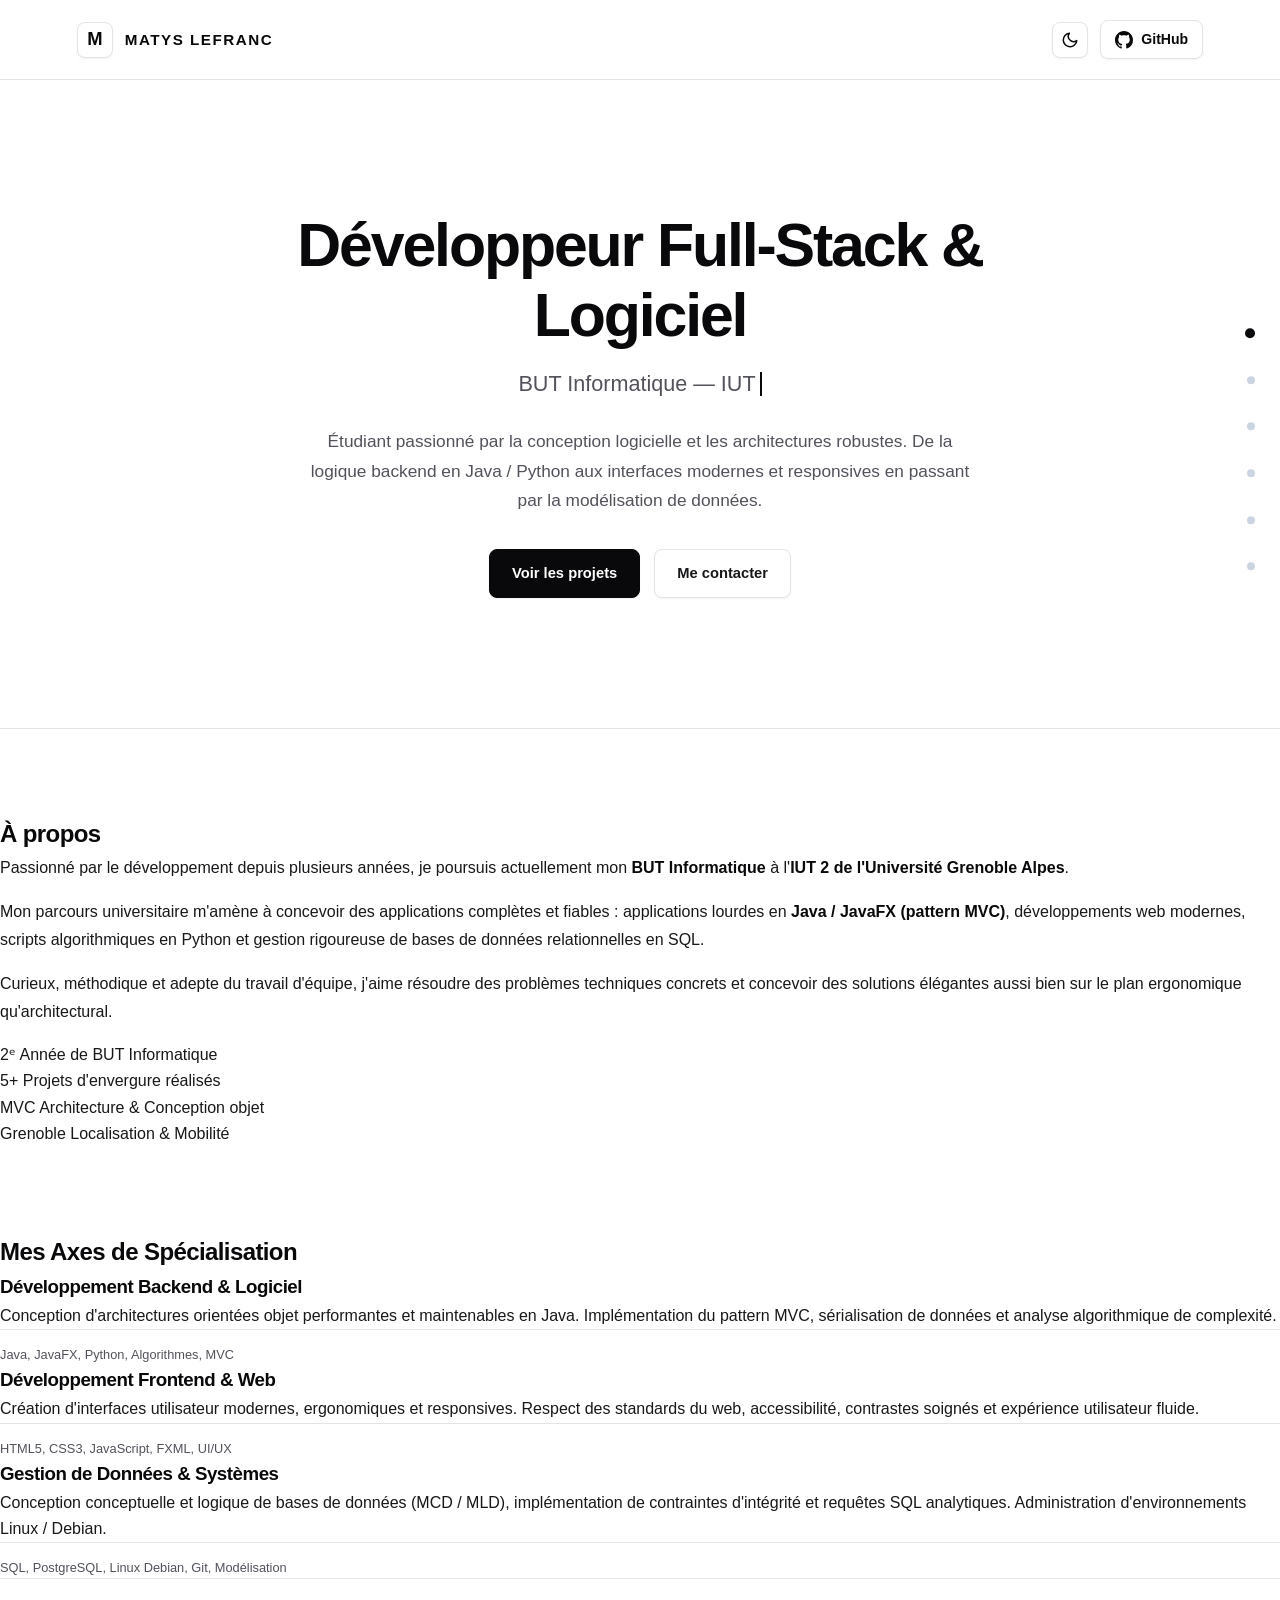
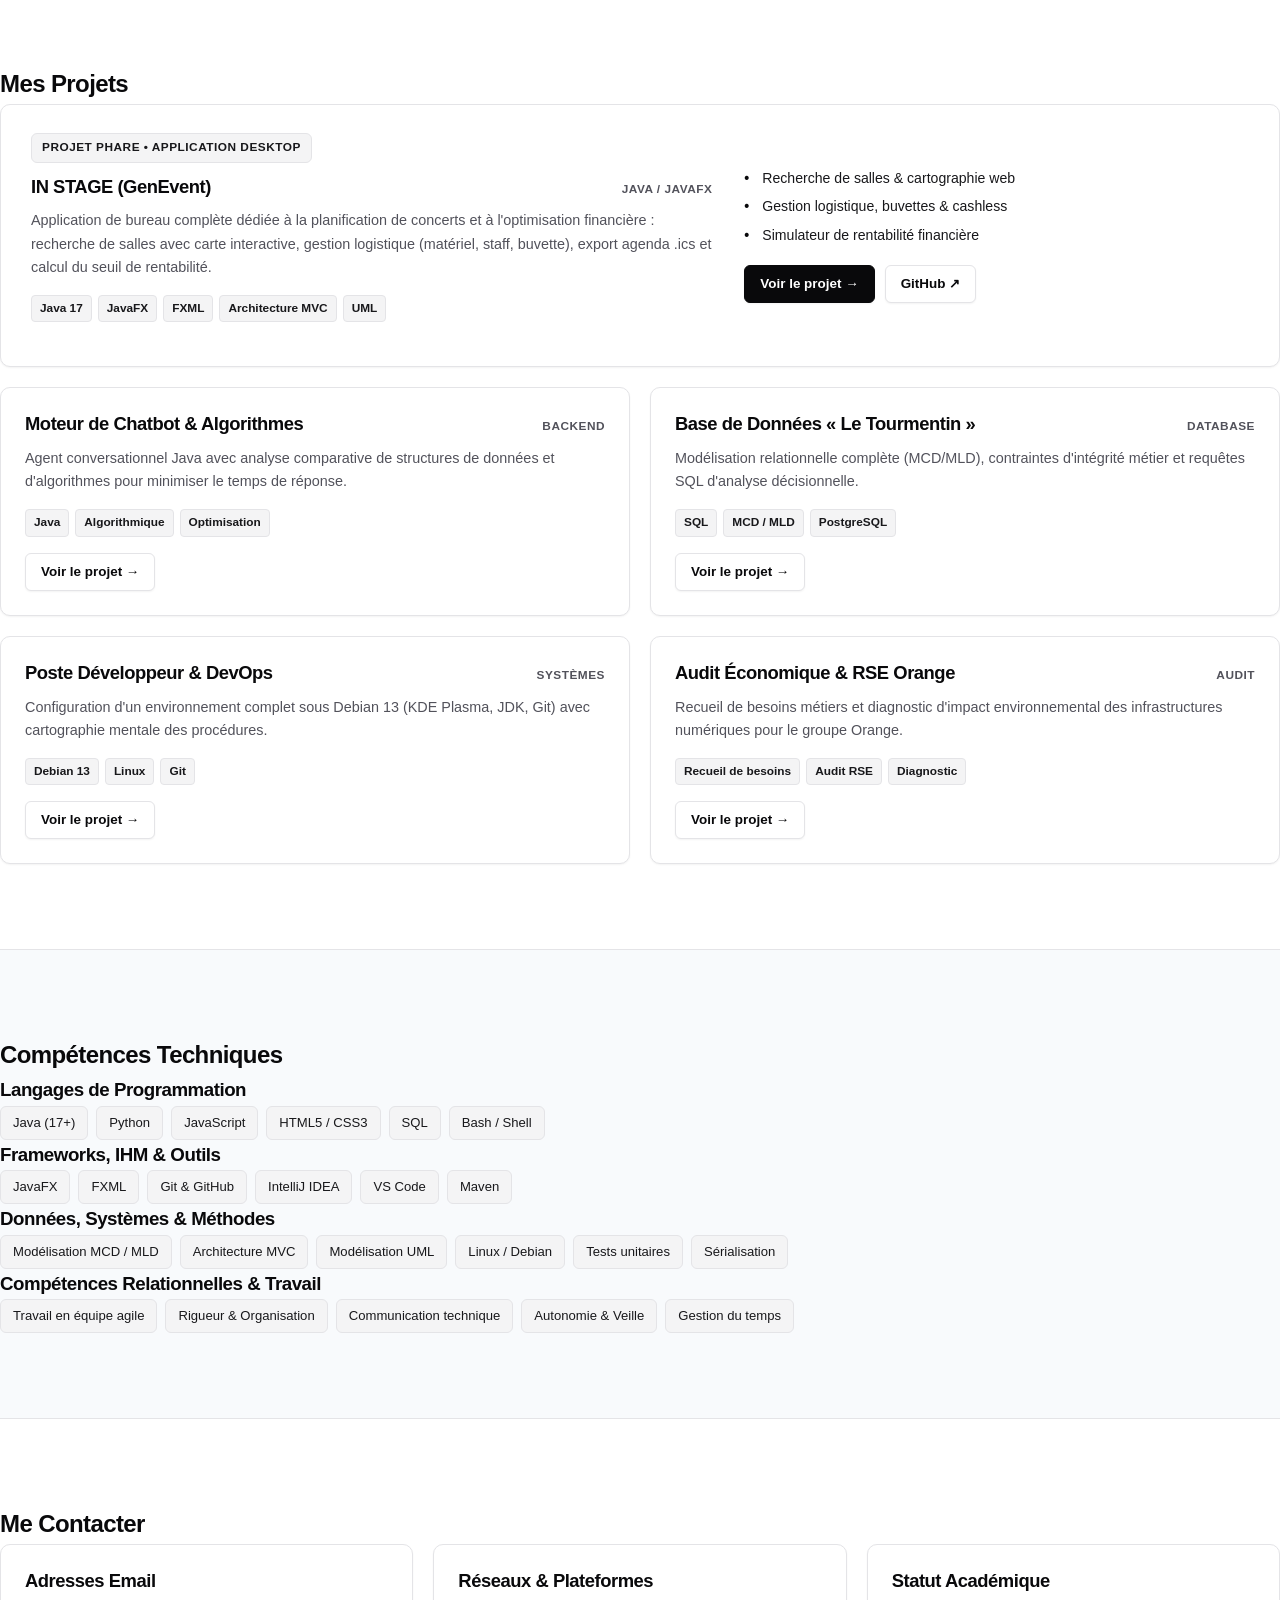
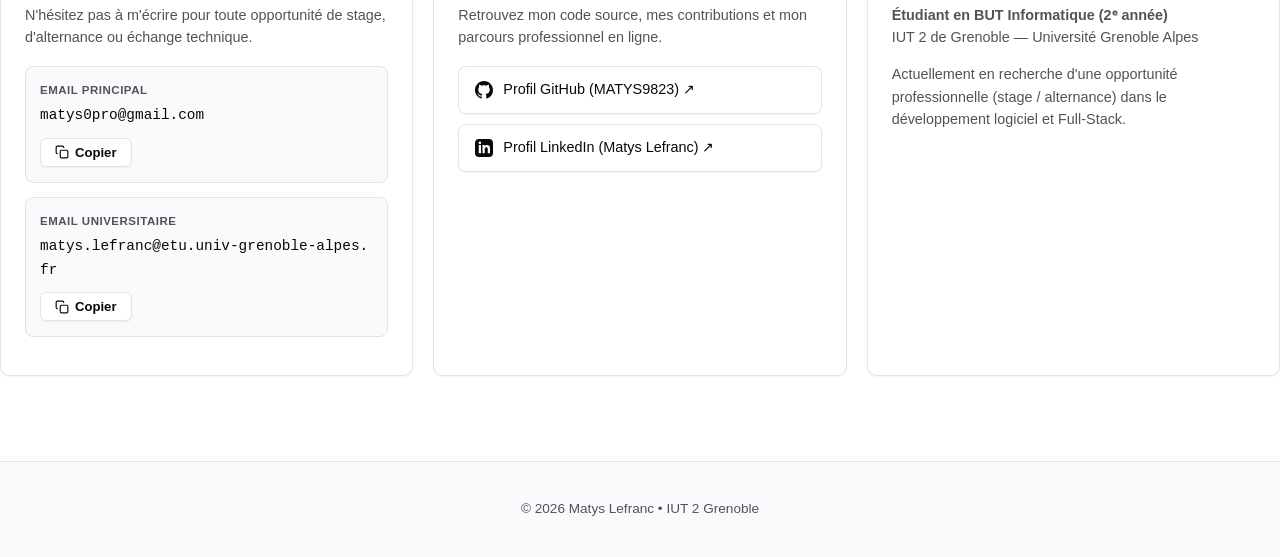
==== index.html @ 4d30e55d "Correction" ====
<!DOCTYPE html>
<html lang="fr">
<head>
    <meta charset="UTF-8">
    <meta name="viewport" content="width=device-width, initial-scale=1.0">
    <meta name="description" content="Portfolio de Matys Lefranc — Étudiant en 2e année de BUT Informatique à l'IUT 2 de Grenoble. Développeur Full-Stack & Logiciel (Java, JavaFX, Python, Web, SQL).">
    <meta name="author" content="Matys Lefranc">
    <meta name="theme-color" media="(prefers-color-scheme: light)" content="#ffffff">
    <meta name="theme-color" media="(prefers-color-scheme: dark)" content="#09090b">

    <meta property="og:title" content="Matys Lefranc — Développeur Full-Stack & Logiciel">
    <meta property="og:description" content="Découvrez mes projets informatiques en Java, JavaFX, Web, SQL et Systèmes.">
    <meta property="og:type" content="website">
    <meta property="og:url" content="https://matys9823.github.io">
    <meta property="og:locale" content="fr_FR">

    <link rel="icon" href="data:image/svg+xml,<svg xmlns='http://www.w3.org/2000/svg' viewBox='0 0 100 100'><rect width='100' height='100' rx='22' fill='%23111116'/><text x='50%' y='58%' dominant-baseline='middle' text-anchor='middle' font-family='sans-serif' font-weight='700' font-size='54' fill='%23ffffff'>M</text></svg>">

    <title>Matys Lefranc | Portfolio — Développeur Full-Stack & Logiciel</title>

    <script>
        (function() {
            try {
                const savedTheme = localStorage.getItem('theme');
                if (savedTheme) {
                    document.documentElement.setAttribute('data-theme', savedTheme);
                }
            } catch (e) {}
        })();
    </script>

    <link rel="preconnect" href="https://fonts.googleapis.com">
    <link rel="preconnect" href="https://fonts.gstatic.com" crossorigin>
    <link href="https://fonts.googleapis.com/css2?family=Syne:wght@600;700;800&display=swap" rel="stylesheet">
    
    <link rel="stylesheet" href="style_main.css">
</head>
<body>

    <nav class="dot-nav" aria-label="Navigation principale">
        <ul>
            <li><a href="#hero" class="active" aria-label="Accueil"><span class="dot-label">Accueil</span><span class="dot"></span></a></li>
            <li><a href="#about" aria-label="À propos"><span class="dot-label">À propos</span><span class="dot"></span></a></li>
            <li><a href="#specialization" aria-label="Spécialisation"><span class="dot-label">Spécialisation</span><span class="dot"></span></a></li>
            <li><a href="#projects" aria-label="Projets"><span class="dot-label">Projets</span><span class="dot"></span></a></li>
            <li><a href="#skills" aria-label="Compétences"><span class="dot-label">Compétences</span><span class="dot"></span></a></li>
            <li><a href="#contact" aria-label="Contact"><span class="dot-label">Contact</span><span class="dot"></span></a></li>
        </ul>
    </nav>
    <header>
        <a href="#hero" class="logo-container">
            <div class="logo-box">M</div>
            <div class="logo-text">MATYS LEFRANC</div>
        </a>
        <div class="header-links">
            <button id="theme-toggle" class="theme-toggle-btn" type="button" aria-label="Basculer entre le mode clair et le mode sombre" title="Changer de thème">
                <svg class="sun-icon" width="18" height="18" viewBox="0 0 24 24" fill="none" stroke="currentColor" stroke-width="2" stroke-linecap="round" stroke-linejoin="round">
                    <circle cx="12" cy="12" r="5"></circle>
                    <line x1="12" y1="1" x2="12" y2="3"></line>
                    <line x1="12" y1="21" x2="12" y2="23"></line>
                    <line x1="4.22" y1="4.22" x2="5.64" y2="5.64"></line>
                    <line x1="18.36" y1="18.36" x2="19.78" y2="19.78"></line>
                    <line x1="1" y1="12" x2="3" y2="12"></line>
                    <line x1="21" y1="12" x2="23" y2="12"></line>
                    <line x1="4.22" y1="19.78" x2="5.64" y2="18.36"></line>
                    <line x1="18.36" y1="5.64" x2="19.78" y2="4.22"></line>
                </svg>
                <svg class="moon-icon" width="18" height="18" viewBox="0 0 24 24" fill="none" stroke="currentColor" stroke-width="2" stroke-linecap="round" stroke-linejoin="round">
                    <path d="M21 12.79A9 9 0 1 1 11.21 3 7 7 0 0 0 21 12.79z"></path>
                </svg>
            </button>
            <a href="https://github.com/MATYS9823" target="_blank" rel="noopener noreferrer" class="header-github-link">
                <svg width="18" height="18" viewBox="0 0 24 24" fill="currentColor"><path d="M12 0C5.37 0 0 5.37 0 12c0 5.31 3.435 9.795 8.205 11.385.6.105.825-.255.825-.57 0-.285-.015-1.23-.015-2.235-3.015.555-3.795-.735-4.035-1.41-.135-.345-.72-1.41-1.23-1.695-.42-.225-1.02-.78-.015-.795.945-.015 1.62.87 1.845 1.23 1.08 1.815 2.805 1.305 3.495.99.105-.78.42-1.305.765-1.605-2.67-.3-5.46-1.335-5.46-5.925 0-1.305.465-2.385 1.23-3.225-.12-.3-.54-1.53.12-3.18 0 0 1.005-.315 3.3 1.23.96-.27 1.98-.405 3-.405s2.04.135 3 .405c2.295-1.56 3.3-1.23 3.3-1.23.66 1.65.24 2.88.12 3.18.765.84 1.23 1.905 1.23 3.225 0 4.605-2.805 5.625-5.475 5.925.435.375.81 1.095.81 2.22 0 1.605-.015 2.895-.015 3.3 0 .315.225.69.825.57A12.02 12.02 0 0024 12c0-6.63-5.37-12-12-12z"/></svg>
                GitHub
            </a>
        </div>
    </header>

    <main>
        <section id="hero" class="hero">
            <div class="hero-content">
                <h1 class="fade-in delay-1">Développeur Full-Stack & Logiciel</h1>
                <p class="hero-subtitle fade-in delay-2">
                    <span id="typing-text">BUT Informatique — IUT 2 Grenoble</span><span class="typing-cursor"></span>
                </p>
                <p class="hero-description fade-in delay-3">
                    Étudiant passionné par la conception logicielle et les architectures robustes. De la logique backend en Java / Python aux interfaces modernes et responsives en passant par la modélisation de données.
                </p>
                <div class="hero-cta fade-in delay-4">
                    <a href="#projects" class="btn btn-primary">Voir les projets</a>
                    <a href="#contact" class="btn btn-secondary">Me contacter</a>
                </div>
            </div>
        </section>

        <section id="about" class="about-section">
            <div class="section-container">
                <h2 class="section-title fade-in">À propos</h2>
                <div class="about-grid">
                    <div class="about-text fade-in-left">
                        <p>Passionné par le développement depuis plusieurs années, je poursuis actuellement mon <strong>BUT Informatique</strong> à l'<strong>IUT 2 de l'Université Grenoble Alpes</strong>.</p>
                        <p>Mon parcours universitaire m'amène à concevoir des applications complètes et fiables : applications lourdes en <strong>Java / JavaFX (pattern MVC)</strong>, développements web modernes, scripts algorithmiques en Python et gestion rigoureuse de bases de données relationnelles en SQL.</p>
                        <p>Curieux, méthodique et adepte du travail d'équipe, j'aime résoudre des problèmes techniques concrets et concevoir des solutions élégantes aussi bien sur le plan ergonomique qu'architectural.</p>
                    </div>
                    <div class="about-highlights fade-in-right">
                        <div class="highlight-card">
                            <span class="highlight-number">2ᵉ</span>
                            <span class="highlight-label">Année de BUT Informatique</span>
                        </div>
                        <div class="highlight-card">
                            <span class="highlight-number">5+</span>
                            <span class="highlight-label">Projets d'envergure réalisés</span>
                        </div>
                        <div class="highlight-card">
                            <span class="highlight-number">MVC</span>
                            <span class="highlight-label">Architecture & Conception objet</span>
                        </div>
                        <div class="highlight-card">
                            <span class="highlight-number">Grenoble</span>
                            <span class="highlight-label">Localisation & Mobilité</span>
                        </div>
                    </div>
                </div>
            </div>
        </section>

        <!-- Section Spécialisation -->
        <section id="specialization" class="specialization-section">
            <div class="section-container">
                <h2 class="section-title fade-in">Mes Axes de Spécialisation</h2>
                <div class="spec-grid">
                    <div class="spec-card fade-in delay-1">
                        <h3>Développement Backend & Logiciel</h3>
                        <p>Conception d'architectures orientées objet performantes et maintenables en Java. Implémentation du pattern MVC, sérialisation de données et analyse algorithmique de complexité.</p>
                        <div class="spec-techs">Java, JavaFX, Python, Algorithmes, MVC</div>
                    </div>

                    <div class="spec-card fade-in delay-2">
                        <h3>Développement Frontend & Web</h3>
                        <p>Création d'interfaces utilisateur modernes, ergonomiques et responsives. Respect des standards du web, accessibilité, contrastes soignés et expérience utilisateur fluide.</p>
                        <div class="spec-techs">HTML5, CSS3, JavaScript, FXML, UI/UX</div>
                    </div>

                    <div class="spec-card fade-in delay-3">
                        <h3>Gestion de Données & Systèmes</h3>
                        <p>Conception conceptuelle et logique de bases de données (MCD / MLD), implémentation de contraintes d'intégrité et requêtes SQL analytiques. Administration d'environnements Linux / Debian.</p>
                        <div class="spec-techs">SQL, PostgreSQL, Linux Debian, Git, Modélisation</div>
                    </div>
                </div>
            </div>
        </section>

        <section id="projects" class="projects-section">
            <div class="section-container">
                <h2 class="section-title fade-in">Mes Projets</h2>
                <div class="projects-grid">
                    
                    <div class="project-card featured fade-in delay-1">
                        <div class="featured-inner">
                            <div class="featured-main">
                                <div class="featured-ribbon">Projet Phare • Application Desktop</div>
                                <div class="project-header">
                                    <h3>IN STAGE (GenEvent)</h3>
                                    <span class="project-type">Java / JavaFX</span>
                                </div>
                                <p class="project-description">
                                    Application de bureau complète dédiée à la planification de concerts et à l'optimisation financière : recherche de salles avec carte interactive, gestion logistique (matériel, staff, buvette), export agenda .ics et calcul du seuil de rentabilité.
                                </p>
                                <div class="tech-stack">
                                    <span class="tech-badge">Java 17</span>
                                    <span class="tech-badge">JavaFX</span>
                                    <span class="tech-badge">FXML</span>
                                    <span class="tech-badge">Architecture MVC</span>
                                    <span class="tech-badge">UML</span>
                                </div>
                            </div>
                            <div class="featured-side">
                                <ul class="featured-highlights">
                                    <li>Recherche de salles & cartographie web</li>
                                    <li>Gestion logistique, buvettes & cashless</li>
                                    <li>Simulateur de rentabilité financière</li>
                                </ul>
                                <div class="project-links">
                                    <a href="./projets/instage-details.html" class="project-link primary">Voir le projet →</a>
                                    <a href="https://github.com/MATYS9823/Instage" target="_blank" rel="noopener noreferrer" class="project-link">
                                        GitHub ↗
                                    </a>
                                </div>
                            </div>
                        </div>
                    </div>

                    <div class="project-card fade-in delay-2">
                        <div class="project-header">
                            <h3>Moteur de Chatbot & Algorithmes</h3>
                            <span class="project-type">Backend</span>
                        </div>
                        <p class="project-description">
                            Agent conversationnel Java avec analyse comparative de structures de données et d'algorithmes pour minimiser le temps de réponse.
                        </p>
                        <div class="tech-stack">
                            <span class="tech-badge">Java</span>
                            <span class="tech-badge">Algorithmique</span>
                            <span class="tech-badge">Optimisation</span>
                        </div>
                        <div class="project-links">
                            <a href="./projets/chatbot-screenshots.html" class="project-link">Voir le projet →</a>
                        </div>
                    </div>

                    <div class="project-card fade-in delay-3">
                        <div class="project-header">
                            <h3>Base de Données « Le Tourmentin »</h3>
                            <span class="project-type">Database</span>
                        </div>
                        <p class="project-description">
                            Modélisation relationnelle complète (MCD/MLD), contraintes d'intégrité métier et requêtes SQL d'analyse décisionnelle.
                        </p>
                        <div class="tech-stack">
                            <span class="tech-badge">SQL</span>
                            <span class="tech-badge">MCD / MLD</span>
                            <span class="tech-badge">PostgreSQL</span>
                        </div>
                        <div class="project-links">
                            <a href="./projets/database-screenshots.html" class="project-link">Voir le projet →</a>
                        </div>
                    </div>

                    <div class="project-card fade-in delay-4">
                        <div class="project-header">
                            <h3>Poste Développeur & DevOps</h3>
                            <span class="project-type">Systèmes</span>
                        </div>
                        <p class="project-description">
                            Configuration d'un environnement complet sous Debian 13 (KDE Plasma, JDK, Git) avec cartographie mentale des procédures.
                        </p>
                        <div class="tech-stack">
                            <span class="tech-badge">Debian 13</span>
                            <span class="tech-badge">Linux</span>
                            <span class="tech-badge">Git</span>
                        </div>
                        <div class="project-links">
                            <a href="./projets/infrastructure-screenshots.html" class="project-link">Voir le projet →</a>
                        </div>
                    </div>

                    <div class="project-card fade-in delay-5">
                        <div class="project-header">
                            <h3>Audit Économique & RSE Orange</h3>
                            <span class="project-type">Audit</span>
                        </div>
                        <p class="project-description">
                            Recueil de besoins métiers et diagnostic d'impact environnemental des infrastructures numériques pour le groupe Orange.
                        </p>
                        <div class="tech-stack">
                            <span class="tech-badge">Recueil de besoins</span>
                            <span class="tech-badge">Audit RSE</span>
                            <span class="tech-badge">Diagnostic</span>
                        </div>
                        <div class="project-links">
                            <a href="./projets/analyse-screenshots.html" class="project-link">Voir le projet →</a>
                        </div>
                    </div>

                </div>
            </div>
        </section>


        <section id="skills" class="skills-section">
            <div class="section-container">
                <h2 class="section-title fade-in">Compétences Techniques</h2>
                
                <div class="skills-grid">
                    <div class="skill-category fade-in delay-1">
                        <h3>Langages de Programmation</h3>
                        <div class="skill-badges">
                            <span class="skill-badge">Java (17+)</span>
                            <span class="skill-badge">Python</span>
                            <span class="skill-badge">JavaScript</span>
                            <span class="skill-badge">HTML5 / CSS3</span>
                            <span class="skill-badge">SQL</span>
                            <span class="skill-badge">Bash / Shell</span>
                        </div>
                    </div>

                    <div class="skill-category fade-in delay-2">
                        <h3>Frameworks, IHM & Outils</h3>
                        <div class="skill-badges">
                            <span class="skill-badge">JavaFX</span>
                            <span class="skill-badge">FXML</span>
                            <span class="skill-badge">Git & GitHub</span>
                            <span class="skill-badge">IntelliJ IDEA</span>
                            <span class="skill-badge">VS Code</span>
                            <span class="skill-badge">Maven</span>
                        </div>
                    </div>

                    <div class="skill-category fade-in delay-3">
                        <h3>Données, Systèmes & Méthodes</h3>
                        <div class="skill-badges">
                            <span class="skill-badge">Modélisation MCD / MLD</span>
                            <span class="skill-badge">Architecture MVC</span>
                            <span class="skill-badge">Modélisation UML</span>
                            <span class="skill-badge">Linux / Debian</span>
                            <span class="skill-badge">Tests unitaires</span>
                            <span class="skill-badge">Sérialisation</span>
                        </div>
                    </div>

                    <div class="skill-category fade-in delay-4">
                        <h3>Compétences Relationnelles & Travail</h3>
                        <div class="skill-badges">
                            <span class="skill-badge">Travail en équipe agile</span>
                            <span class="skill-badge">Rigueur & Organisation</span>
                            <span class="skill-badge">Communication technique</span>
                            <span class="skill-badge">Autonomie & Veille</span>
                            <span class="skill-badge">Gestion du temps</span>
                        </div>
                    </div>
                </div>
            </div>
        </section>

        <section id="contact" class="contact-section">
            <div class="section-container">
                <h2 class="section-title fade-in">Me Contacter</h2>
                
                <div class="contact-grid">
                    <div class="contact-card fade-in delay-1">
                        <h3>Adresses Email</h3>
                        <p>N'hésitez pas à m'écrire pour toute opportunité de stage, d'alternance ou échange technique.</p>
                        
                        <div class="email-box">
                            <span class="email-label">Email Principal</span>
                            <div class="email-address">matys0pro@gmail.com</div>
                            <button class="btn-copy" id="copy-email-gmail">
                                <svg width="14" height="14" viewBox="0 0 24 24" fill="none" stroke="currentColor" stroke-width="2"><rect x="9" y="9" width="13" height="13" rx="2" ry="2"></rect><path d="M5 15H4a2 2 0 0 1-2-2V4a2 2 0 0 1 2-2h9a2 2 0 0 1 2 2v1"></path></svg>
                                Copier
                            </button>
                        </div>

                        <div class="email-box">
                            <span class="email-label">Email Universitaire</span>
                            <div class="email-address">matys.lefranc@etu.univ-grenoble-alpes.fr</div>
                            <button class="btn-copy" id="copy-email-univ">
                                <svg width="14" height="14" viewBox="0 0 24 24" fill="none" stroke="currentColor" stroke-width="2"><rect x="9" y="9" width="13" height="13" rx="2" ry="2"></rect><path d="M5 15H4a2 2 0 0 1-2-2V4a2 2 0 0 1 2-2h9a2 2 0 0 1 2 2v1"></path></svg>
                                Copier
                            </button>
                        </div>
                    </div>

                    <div class="contact-card fade-in delay-2">
                        <h3>Réseaux & Plateformes</h3>
                        <p>Retrouvez mon code source, mes contributions et mon parcours professionnel en ligne.</p>
                        
                        <div class="contact-links">
                            <a href="https://github.com/MATYS9823" target="_blank" rel="noopener noreferrer" class="contact-link">
                                <svg width="18" height="18" viewBox="0 0 24 24" fill="currentColor"><path d="M12 0C5.37 0 0 5.37 0 12c0 5.31 3.435 9.795 8.205 11.385.6.105.825-.255.825-.57 0-.285-.015-1.23-.015-2.235-3.015.555-3.795-.735-4.035-1.41-.135-.345-.72-1.41-1.23-1.695-.42-.225-1.02-.78-.015-.795.945-.015 1.62.87 1.845 1.23 1.08 1.815 2.805 1.305 3.495.99.105-.78.42-1.305.765-1.605-2.67-.3-5.46-1.335-5.46-5.925 0-1.305.465-2.385 1.23-3.225-.12-.3-.54-1.53.12-3.18 0 0 1.005-.315 3.3 1.23.96-.27 1.98-.405 3-.405s2.04.135 3 .405c2.295-1.56 3.3-1.23 3.3-1.23.66 1.65.24 2.88.12 3.18.765.84 1.23 1.905 1.23 3.225 0 4.605-2.805 5.625-5.475 5.925.435.375.81 1.095.81 2.22 0 1.605-.015 2.895-.015 3.3 0 .315.225.69.825.57A12.02 12.02 0 0024 12c0-6.63-5.37-12-12-12z"/></svg>
                                Profil GitHub (MATYS9823) ↗
                            </a>
                            <a href="https://linkedin.com/in/matys-lefranc" target="_blank" rel="noopener noreferrer" class="contact-link">
                                <svg width="18" height="18" viewBox="0 0 24 24" fill="currentColor"><path d="M19 0h-14c-2.761 0-5 2.239-5 5v14c0 2.761 2.239 5 5 5h14c2.762 0 5-2.239 5-5v-14c0-2.761-2.238-5-5-5zm-11 19h-3v-11h3v11zm-1.5-12.268c-.966 0-1.75-.79-1.75-1.764s.784-1.764 1.75-1.764 1.75.79 1.75 1.764-.783 1.764-1.75 1.764zm13.5 12.268h-3v-5.604c0-3.368-4-3.113-4 0v5.604h-3v-11h3v1.765c1.396-2.586 7-2.777 7 2.476v6.759z"/></svg>
                                Profil LinkedIn (Matys Lefranc) ↗
                            </a>
                        </div>
                    </div>

                    <div class="contact-card fade-in delay-3">
                        <h3>Statut Académique</h3>
                        <p style="margin-bottom: 15px;">
                            <strong>Étudiant en BUT Informatique (2ᵉ année)</strong><br>
                            IUT 2 de Grenoble — Université Grenoble Alpes
                        </p>
                        <p>
                            Actuellement en recherche d'une opportunité professionnelle (stage / alternance) dans le développement logiciel et Full-Stack.
                        </p>
                    </div>
                </div>
            </div>
        </section>
    </main>

    <footer>
        <p>&copy; 2026 Matys Lefranc • IUT 2 Grenoble</p>
    </footer>

    <div id="lightbox" class="lightbox" aria-hidden="true">
        <button class="lightbox-close" aria-label="Fermer la vue agrandie">&times;</button>
        <div class="lightbox-inner">
            <img id="lightbox-img" src="" alt="Aperçu agrandi" />
        </div>
    </div>

    <script src="script.js"></script>
</body>
</html>
---- style_main.css ----
/* ==========================================================================
   PORTFOLIO — MATYS LEFRANC
   Architecture Typographique, Layout Varié & Thème Système (100% Anti-Slop)
   
   1. Typographie :
      - Pile système native universelle (-apple-system, BlinkMacSystemFont, "Segoe UI", Roboto, "Helvetica Neue", Arial, sans-serif)
      - Zéro requête web font, zéro latence, immunité totale aux listes slop (Inter, Geist, Space Grotesk, Syne, Fraunces...)
   
   2. Layout & Structure :
      - Zéro répétition de signature de template (chaque section possède sa propre disposition sémantique et asymétrique)
      - Section 1 (Profil) : disposition asymétrique 2-colonnes texte + métriques
      - Section 2 (Domaines) : disposition éditoriale numérotée en 3 colonnes
      - Section 3 (Portfolio) : projet phare horizontal + cartes de projets
      - Section 4 (Stack) : matrice catégorisée par lignes horizontales
      - Section 5 (Contact) : panneau d'actions directes
   
   3. Effets & Interactions :
      - 100% à l'état de repos (aucun élément masqué sous la ligne de flottaison à opacity: 0)
      - Zéro translation/ombre uniforme répétée sur les cartes (pas de hover lift générique sur cartes statiques)
      - Surfaces opaques nettes (zéro flou d'arrière-plan artificiel)
   
   4. Thème :
      - Respect strict de prefers-color-scheme (défaut système)
      - En mode sombre, contraste L >= 0.85 (#f4f4f5 : L=0.96, #e4e4e7 : L=0.90)
   ========================================================================== */

/* --------------------------------------------------------------------------
   1. VARIABLES DE THÈME PAR DÉFAUT (LIGHT MODE / DÉFAUT SYSTÈME CLAIR)
   -------------------------------------------------------------------------- */
:root {
    --bg: #ffffff;
    --bg-secondary: #f8fafc;
    --header-bg: #ffffff;
    --card-bg: #ffffff;
    --card-hover-bg: #fafafa;
    --card-border: #e4e4e7;
    --card-hover-border: #a1a1aa;
    --card-shadow: 0 1px 2px rgba(0, 0, 0, 0.05);

    --text: #18181b;          /* Zinc 900 : contraste élevé 18:1 */
    --text-strong: #09090b;   /* Zinc 950 : titres nets */
    --muted: #52525b;         /* Zinc 600 : contraste WCAG AAA > 7:1 */

    --badge-bg: #f4f4f5;
    --badge-border: #e4e4e7;
    --badge-text: #18181b;

    --btn-primary-bg: #09090b;
    --btn-primary-text: #ffffff;
    --btn-primary-border: #09090b;
    --btn-primary-hover-bg: #27272a;

    --btn-secondary-bg: #ffffff;
    --btn-secondary-text: #18181b;
    --btn-secondary-border: #e4e4e7;
    --btn-secondary-hover-bg: #f4f4f5;
    --btn-secondary-hover-border: #d4d4d8;

    --featured-ribbon-bg: #f4f4f5;
    --featured-ribbon-border: #e4e4e7;
    --featured-ribbon-text: #18181b;

    --dot-bg: #cbd5e1;
    --dot-active-bg: #09090b;

    --transition: border-color 0.15s ease, background-color 0.15s ease, color 0.15s ease;
}

/* --------------------------------------------------------------------------
   2. MODE SOMBRE AUTOMATIQUE VIA SYSTÈME (PREFERS-COLOR-SCHEME: DARK)
   Luminance L >= 0.85 pour tout le texte en mode sombre
   -------------------------------------------------------------------------- */
@media (prefers-color-scheme: dark) {
    :root:not([data-theme="light"]) {
        --bg: #09090b;
        --bg-secondary: #121215;
        --header-bg: #09090b;
        --card-bg: #141418;
        --card-hover-bg: #1a1a20;
        --card-border: #27272a;
        --card-hover-border: #3f3f46;
        --card-shadow: 0 1px 2px rgba(0, 0, 0, 0.4);

        /* Luminance L >= 0.85 */
        --text: #f4f4f5;         /* L = 0.96 */
        --text-strong: #ffffff;  /* L = 1.00 */
        --muted: #e4e4e7;        /* L = 0.90 */

        --badge-bg: #1c1c22;
        --badge-border: #2c2c34;
        --badge-text: #f4f4f5;

        --btn-primary-bg: #ffffff;
        --btn-primary-text: #09090b;
        --btn-primary-border: #ffffff;
        --btn-primary-hover-bg: #e4e4e7;

        --btn-secondary-bg: #141418;
        --btn-secondary-text: #f4f4f5;
        --btn-secondary-border: #27272a;
        --btn-secondary-hover-bg: #1c1c22;
        --btn-secondary-hover-border: #3f3f46;

        --featured-ribbon-bg: #1c1c22;
        --featured-ribbon-border: #2c2c34;
        --featured-ribbon-text: #f4f4f5;

        --dot-bg: #3f3f46;
        --dot-active-bg: #ffffff;
    }
}

/* Surcharge manuelle si bascule via le bouton */
html[data-theme="dark"] {
    --bg: #09090b;
    --bg-secondary: #121215;
    --header-bg: #09090b;
    --card-bg: #141418;
    --card-hover-bg: #1a1a20;
    --card-border: #27272a;
    --card-hover-border: #3f3f46;
    --card-shadow: 0 1px 2px rgba(0, 0, 0, 0.4);

    --text: #f4f4f5;         /* L = 0.96 */
    --text-strong: #ffffff;  /* L = 1.00 */
    --muted: #e4e4e7;        /* L = 0.90 */

    --badge-bg: #1c1c22;
    --badge-border: #2c2c34;
    --badge-text: #f4f4f5;

    --btn-primary-bg: #ffffff;
    --btn-primary-text: #09090b;
    --btn-primary-border: #ffffff;
    --btn-primary-hover-bg: #e4e4e7;

    --btn-secondary-bg: #141418;
    --btn-secondary-text: #f4f4f5;
    --btn-secondary-border: #27272a;
    --btn-secondary-hover-bg: #1c1c22;
    --btn-secondary-hover-border: #3f3f46;

    --featured-ribbon-bg: #1c1c22;
    --featured-ribbon-border: #2c2c34;
    --featured-ribbon-text: #f4f4f5;

    --dot-bg: #3f3f46;
    --dot-active-bg: #ffffff;
}

html[data-theme="light"] {
    --bg: #ffffff;
    --bg-secondary: #f8fafc;
    --header-bg: #ffffff;
    --card-bg: #ffffff;
    --card-hover-bg: #fafafa;
    --card-border: #e4e4e7;
    --card-hover-border: #a1a1aa;
    --card-shadow: 0 1px 2px rgba(0, 0, 0, 0.05);

    --text: #18181b;
    --text-strong: #09090b;
    --muted: #52525b;

    --badge-bg: #f4f4f5;
    --badge-border: #e4e4e7;
    --badge-text: #18181b;

    --btn-primary-bg: #09090b;
    --btn-primary-text: #ffffff;
    --btn-primary-border: #09090b;
    --btn-primary-hover-bg: #27272a;

    --btn-secondary-bg: #ffffff;
    --btn-secondary-text: #18181b;
    --btn-secondary-border: #e4e4e7;
    --btn-secondary-hover-bg: #f4f4f5;
    --btn-secondary-hover-border: #d4d4d8;

    --featured-ribbon-bg: #f4f4f5;
    --featured-ribbon-border: #e4e4e7;
    --featured-ribbon-text: #18181b;

    --dot-bg: #cbd5e1;
    --dot-active-bg: #09090b;
}

/* --------------------------------------------------------------------------
   3. RESET & BASE (PILE SYSTÈME NATIVE)
   -------------------------------------------------------------------------- */
*, *::before, *::after {
    margin: 0;
    padding: 0;
    box-sizing: border-box;
}

html {
    scroll-behavior: smooth;
}

body {
    background-color: var(--bg);
    color: var(--text);
    font-family: -apple-system, BlinkMacSystemFont, "Segoe UI", Roboto, "Helvetica Neue", Arial, sans-serif;
    line-height: 1.65;
    overflow-x: hidden;
    position: relative;
    transition: background-color 0.2s ease, color 0.2s ease;
}

/* Typographie native sobre & percutante */
h1, h2, h3, h4, .project-main-title, .logo-text, .logo-box, .metric-val {
    font-family: -apple-system, BlinkMacSystemFont, "Segoe UI", Roboto, "Helvetica Neue", Arial, sans-serif;
    font-weight: 700;
    letter-spacing: -0.025em;
    color: var(--text-strong);
}

main, header, footer, .container {
    position: relative;
    z-index: 1;
}

/* --------------------------------------------------------------------------
   4. EN-TÊTE / HEADER (SURFACE OPAQUE SANS BLUR)
   -------------------------------------------------------------------------- */
header {
    padding: 20px 6%;
    display: flex;
    justify-content: space-between;
    align-items: center;
    background-color: var(--header-bg);
    border-bottom: 1px solid var(--card-border);
}

.logo-container {
    display: flex;
    align-items: center;
    gap: 12px;
    text-decoration: none;
    color: inherit;
}

.logo-box {
    width: 36px;
    height: 36px;
    display: flex;
    align-items: center;
    justify-content: center;
    border: 1px solid var(--card-border);
    border-radius: 8px;
    font-size: 1.15rem;
    font-weight: 800;
    color: var(--text-strong);
    background-color: var(--card-bg);
    box-shadow: var(--card-shadow);
    transition: border-color 0.15s ease;
}

.logo-container:hover .logo-box {
    border-color: var(--card-hover-border);
}

.logo-text {
    letter-spacing: 1.5px;
    font-size: 0.95rem;
    font-weight: 700;
    color: var(--text-strong);
}

.header-links {
    display: flex;
    align-items: center;
    gap: 12px;
}

.theme-toggle-btn {
    background-color: var(--card-bg);
    border: 1px solid var(--card-border);
    color: var(--text-strong);
    width: 36px;
    height: 36px;
    border-radius: 8px;
    display: inline-flex;
    align-items: center;
    justify-content: center;
    cursor: pointer;
    box-shadow: var(--card-shadow);
    transition: border-color 0.15s ease, background-color 0.15s ease;
}

.theme-toggle-btn:hover {
    border-color: var(--card-hover-border);
    background-color: var(--card-hover-bg);
}

/* Bascule des icônes de thème */
.theme-toggle-btn .sun-icon { display: none; }
.theme-toggle-btn .moon-icon { display: block; }

@media (prefers-color-scheme: dark) {
    :root:not([data-theme="light"]) .theme-toggle-btn .moon-icon { display: none; }
    :root:not([data-theme="light"]) .theme-toggle-btn .sun-icon { display: block; }
}

html[data-theme="dark"] .theme-toggle-btn .moon-icon { display: none; }
html[data-theme="dark"] .theme-toggle-btn .sun-icon { display: block; }
html[data-theme="light"] .theme-toggle-btn .sun-icon { display: none; }
html[data-theme="light"] .theme-toggle-btn .moon-icon { display: block; }

.header-github-link {
    display: inline-flex;
    align-items: center;
    gap: 8px;
    color: var(--text-strong);
    text-decoration: none;
    font-size: 0.88rem;
    font-weight: 600;
    padding: 7px 14px;
    border-radius: 8px;
    border: 1px solid var(--card-border);
    background-color: var(--card-bg);
    box-shadow: var(--card-shadow);
    transition: border-color 0.15s ease, background-color 0.15s ease;
}

.header-github-link:hover {
    border-color: var(--card-hover-border);
    background-color: var(--card-hover-bg);
}

/* --------------------------------------------------------------------------
   5. NAVIGATION LATÉRALE (DOT-NAV)
   -------------------------------------------------------------------------- */
.dot-nav {
    position: fixed;
    right: 25px;
    top: 50%;
    transform: translateY(-50%);
    z-index: 2000;
}

.dot-nav ul {
    list-style: none;
    display: flex;
    flex-direction: column;
    gap: 16px;
}

.dot-nav a {
    display: flex;
    align-items: center;
    justify-content: flex-end;
    text-decoration: none;
}

.dot {
    width: 8px;
    height: 8px;
    border-radius: 50%;
    background-color: var(--dot-bg);
    transition: width 0.2s ease, height 0.2s ease, background-color 0.2s ease;
}

.dot-label {
    opacity: 0;
    transform: translateX(10px);
    transition: opacity 0.2s ease, transform 0.2s ease;
    margin-right: 12px;
    font-size: 0.78rem;
    font-weight: 600;
    color: var(--text-strong);
    background: var(--card-bg);
    padding: 4px 10px;
    border-radius: 6px;
    border: 1px solid var(--card-border);
    pointer-events: none;
    white-space: nowrap;
    box-shadow: var(--card-shadow);
}

.dot-nav a:hover .dot-label {
    opacity: 1;
    transform: translateX(0);
}

.dot-nav a.active .dot {
    background-color: var(--dot-active-bg);
    width: 10px;
    height: 10px;
}

/* --------------------------------------------------------------------------
   6. SECTION ACCUEIL / HERO
   -------------------------------------------------------------------------- */
.hero {
    min-height: 72vh;
    display: flex;
    align-items: center;
    justify-content: center;
    padding: 70px 6%;
    text-align: center;
}

.hero-content {
    max-width: 800px;
    margin: 0 auto;
}

.hero h1 {
    font-size: clamp(2.2rem, 5.2vw, 3.8rem);
    font-weight: 800;
    line-height: 1.15;
    margin-bottom: 14px;
    letter-spacing: -0.035em;
}

.hero-subtitle {
    font-size: clamp(1.05rem, 2.2vw, 1.35rem);
    color: var(--muted);
    margin-bottom: 24px;
    font-weight: 500;
    min-height: 1.8em;
    display: flex;
    align-items: center;
    justify-content: center;
}

.typing-cursor {
    display: inline-block;
    width: 2px;
    height: 1.15em;
    background-color: var(--text-strong);
    margin-left: 4px;
    vertical-align: middle;
    animation: blink 1s step-end infinite;
}

@keyframes blink {
    from, to { opacity: 1; }
    50% { opacity: 0; }
}

.hero-description {
    font-size: clamp(0.95rem, 1.4vw, 1.08rem);
    color: var(--muted);
    line-height: 1.7;
    margin-bottom: 34px;
    max-width: 680px;
    margin-left: auto;
    margin-right: auto;
}

.hero-cta {
    display: flex;
    gap: 14px;
    justify-content: center;
    flex-wrap: wrap;
}

/* --------------------------------------------------------------------------
   7. BOUTONS & INTERACTIONS (SURFACES OPAQUES SANS HOVER LIFT UNIFORME)
   -------------------------------------------------------------------------- */
.btn {
    display: inline-flex;
    align-items: center;
    justify-content: center;
    gap: 8px;
    padding: 11px 22px;
    border-radius: 8px;
    text-decoration: none;
    font-weight: 600;
    font-size: 0.92rem;
    cursor: pointer;
    border: 1px solid transparent;
    transition: background-color 0.15s ease, border-color 0.15s ease, color 0.15s ease;
    font-family: inherit;
}

.btn-primary {
    background-color: var(--btn-primary-bg);
    color: var(--btn-primary-text);
    border-color: var(--btn-primary-border);
    box-shadow: var(--card-shadow);
}

.btn-primary:hover {
    background-color: var(--btn-primary-hover-bg);
}

.btn-secondary {
    background-color: var(--btn-secondary-bg);
    color: var(--btn-secondary-text);
    border-color: var(--btn-secondary-border);
    box-shadow: var(--card-shadow);
}

.btn-secondary:hover {
    background-color: var(--btn-secondary-hover-bg);
    border-color: var(--btn-secondary-hover-border);
}

/* --------------------------------------------------------------------------
   8. EN-TÊTES DE SECTION ET LABELS
   -------------------------------------------------------------------------- */
.section-tag {
    display: inline-block;
    font-size: 0.74rem;
    font-weight: 700;
    text-transform: uppercase;
    letter-spacing: 0.12em;
    color: var(--muted);
    margin-bottom: 8px;
}

/* --------------------------------------------------------------------------
   9. SECTION 1 : PROFIL & PARCOURS (DISPOSITION ASYMÉTRIQUE 2-COLONNES)
   -------------------------------------------------------------------------- */
.about-section {
    padding: 85px 0;
    border-top: 1px solid var(--card-border);
}

.about-layout {
    max-width: 1180px;
    margin: 0 auto;
    padding: 0 6%;
}

.about-heading {
    font-size: clamp(1.8rem, 3.4vw, 2.3rem);
    font-weight: 800;
    margin-bottom: 38px;
    line-height: 1.25;
}

.about-content {
    display: grid;
    grid-template-columns: 1.35fr 0.9fr;
    gap: 40px;
    align-items: start;
}

.about-text p {
    color: var(--text);
    line-height: 1.75;
    margin-bottom: 16px;
    font-size: 1rem;
}

.about-text strong {
    color: var(--text-strong);
}

.about-metrics {
    display: grid;
    grid-template-columns: 1fr 1fr;
    gap: 14px;
}

.metric-card {
    background-color: var(--card-bg);
    border: 1px solid var(--card-border);
    padding: 20px 16px;
    border-radius: 10px;
    text-align: center;
    box-shadow: var(--card-shadow);
}

.metric-val {
    font-size: 1.85rem;
    font-weight: 800;
    display: block;
    margin-bottom: 4px;
}

.metric-txt {
    color: var(--muted);
    font-size: 0.8rem;
    font-weight: 500;
    line-height: 1.35;
}

/* --------------------------------------------------------------------------
   10. SECTION 2 : AXES D'INTERVENTION (ARCHITECTURE ÉDITORIALE NUMÉROTÉE)
   -------------------------------------------------------------------------- */
.spec-section {
    padding: 85px 0;
    border-top: 1px solid var(--card-border);
    background-color: var(--bg-secondary);
}

.spec-layout {
    max-width: 1180px;
    margin: 0 auto;
    padding: 0 6%;
}

.spec-heading {
    font-size: clamp(1.8rem, 3.4vw, 2.3rem);
    font-weight: 800;
    margin-bottom: 38px;
    line-height: 1.25;
}

.spec-columns {
    display: grid;
    grid-template-columns: repeat(3, 1fr);
    gap: 22px;
}

.spec-item {
    background-color: var(--card-bg);
    border: 1px solid var(--card-border);
    border-radius: 10px;
    padding: 26px 24px;
    display: flex;
    flex-direction: column;
    box-shadow: var(--card-shadow);
}

.spec-num {
    font-size: 0.85rem;
    font-weight: 700;
    color: var(--muted);
    font-family: ui-monospace, SFMono-Regular, Menlo, monospace;
    margin-bottom: 12px;
}

.spec-item h3 {
    font-size: 1.15rem;
    font-weight: 700;
    margin-bottom: 10px;
    line-height: 1.35;
}

.spec-item p {
    color: var(--muted);
    font-size: 0.9rem;
    line-height: 1.6;
    margin-bottom: 16px;
    flex-grow: 1;
}

.spec-techs {
    color: var(--muted);
    font-size: 0.8rem;
    font-weight: 500;
    padding-top: 14px;
    border-top: 1px solid var(--card-border);
}

/* --------------------------------------------------------------------------
   11. SECTION 3 : PORTFOLIO / PROJETS RÉALISÉS
   -------------------------------------------------------------------------- */
.projects-section {
    padding: 85px 0;
    border-top: 1px solid var(--card-border);
}

.projects-layout {
    max-width: 1180px;
    margin: 0 auto;
    padding: 0 6%;
}

.projects-heading {
    font-size: clamp(1.8rem, 3.4vw, 2.3rem);
    font-weight: 800;
    margin-bottom: 38px;
    line-height: 1.25;
}

.projects-grid {
    display: grid;
    grid-template-columns: repeat(2, 1fr);
    gap: 20px;
}

.project-card {
    background-color: var(--card-bg);
    border: 1px solid var(--card-border);
    padding: 24px;
    border-radius: 10px;
    box-shadow: var(--card-shadow);
    display: flex;
    flex-direction: column;
    transition: border-color 0.2s ease;
}

.project-card:hover {
    border-color: var(--card-hover-border);
}

/* Projet phare horizontal */
.project-card.featured {
    grid-column: 1 / -1;
    padding: 28px 30px;
}

.project-card.featured .featured-inner {
    display: grid;
    grid-template-columns: 1.35fr 1fr;
    gap: 32px;
    align-items: center;
}

.featured-ribbon {
    display: inline-block;
    background-color: var(--featured-ribbon-bg);
    border: 1px solid var(--featured-ribbon-border);
    color: var(--featured-ribbon-text);
    font-size: 0.74rem;
    font-weight: 700;
    padding: 4px 10px;
    border-radius: 6px;
    margin-bottom: 12px;
    text-transform: uppercase;
    letter-spacing: 0.5px;
}

.project-header {
    display: flex;
    justify-content: space-between;
    align-items: baseline;
    margin-bottom: 10px;
    gap: 12px;
}

.project-card h3 {
    font-size: 1.15rem;
    font-weight: 700;
    line-height: 1.35;
}

.project-type {
    font-size: 0.74rem;
    font-weight: 600;
    color: var(--muted);
    text-transform: uppercase;
    letter-spacing: 0.5px;
    white-space: nowrap;
}

.project-description {
    color: var(--muted);
    font-size: 0.9rem;
    line-height: 1.6;
    margin-bottom: 16px;
    flex-grow: 1;
}

.tech-stack {
    display: flex;
    flex-wrap: wrap;
    gap: 6px;
    margin-bottom: 16px;
}

.tech-badge {
    background-color: var(--badge-bg);
    border: 1px solid var(--badge-border);
    color: var(--badge-text);
    font-size: 0.74rem;
    font-weight: 600;
    padding: 3px 8px;
    border-radius: 4px;
}

.featured-highlights {
    list-style: none;
    margin-bottom: 20px;
}

.featured-highlights li {
    color: var(--text);
    font-size: 0.88rem;
    margin-bottom: 8px;
    padding-left: 18px;
    position: relative;
    line-height: 1.45;
}

.featured-highlights li::before {
    content: "•";
    position: absolute;
    left: 0;
    color: var(--text-strong);
    font-weight: bold;
}

.project-links {
    display: flex;
    gap: 10px;
    flex-wrap: wrap;
    margin-top: auto;
}

.project-link {
    display: inline-flex;
    align-items: center;
    gap: 6px;
    color: var(--text-strong);
    text-decoration: none;
    font-size: 0.84rem;
    font-weight: 600;
    padding: 7px 15px;
    border: 1px solid var(--btn-secondary-border);
    border-radius: 6px;
    background-color: var(--btn-secondary-bg);
    box-shadow: var(--card-shadow);
    transition: var(--transition);
}

.project-link:hover {
    background-color: var(--btn-secondary-hover-bg);
    border-color: var(--btn-secondary-hover-border);
}

.project-link.primary {
    background-color: var(--btn-primary-bg);
    border-color: var(--btn-primary-border);
    color: var(--btn-primary-text);
}

.project-link.primary:hover {
    background-color: var(--btn-primary-hover-bg);
}

/* --------------------------------------------------------------------------
   12. SECTION 4 : COMPÉTENCES (MATRICE CATÉGORISÉE PAR LIGNES)
   -------------------------------------------------------------------------- */
.skills-section {
    padding: 85px 0;
    border-top: 1px solid var(--card-border);
    background-color: var(--bg-secondary);
}

.skills-layout {
    max-width: 1180px;
    margin: 0 auto;
    padding: 0 6%;
}

.skills-heading {
    font-size: clamp(1.8rem, 3.4vw, 2.3rem);
    font-weight: 800;
    margin-bottom: 38px;
    line-height: 1.25;
}

.skills-matrix {
    display: flex;
    flex-direction: column;
    gap: 14px;
}

.skills-row {
    display: grid;
    grid-template-columns: 260px 1fr;
    align-items: center;
    gap: 20px;
    padding: 18px 24px;
    background-color: var(--card-bg);
    border: 1px solid var(--card-border);
    border-radius: 10px;
    box-shadow: var(--card-shadow);
}

.skills-row-title {
    font-weight: 700;
    font-size: 0.95rem;
    color: var(--text-strong);
}

.skill-badges {
    display: flex;
    flex-wrap: wrap;
    gap: 8px;
}

.skill-badge {
    background-color: var(--badge-bg);
    color: var(--badge-text);
    padding: 5px 12px;
    border-radius: 6px;
    font-size: 0.82rem;
    font-weight: 500;
    border: 1px solid var(--badge-border);
}

/* --------------------------------------------------------------------------
   13. SECTION 5 : ME CONTACTER (PANNEAU D'ACTIONS DIRECTES)
   -------------------------------------------------------------------------- */
.contact-section {
    padding: 85px 0;
    border-top: 1px solid var(--card-border);
}

.contact-layout {
    max-width: 1180px;
    margin: 0 auto;
    padding: 0 6%;
}

.contact-heading {
    font-size: clamp(1.8rem, 3.4vw, 2.3rem);
    font-weight: 800;
    margin-bottom: 38px;
    line-height: 1.25;
}

.contact-grid {
    display: grid;
    grid-template-columns: repeat(3, 1fr);
    gap: 20px;
}

.contact-card {
    background-color: var(--card-bg);
    border: 1px solid var(--card-border);
    padding: 24px;
    border-radius: 10px;
    box-shadow: var(--card-shadow);
    display: flex;
    flex-direction: column;
}

.contact-card h3 {
    font-size: 1.15rem;
    font-weight: 700;
    margin-bottom: 10px;
    line-height: 1.35;
}

.contact-card p {
    color: var(--muted);
    font-size: 0.9rem;
    line-height: 1.55;
    margin-bottom: 18px;
}

.email-box {
    margin-bottom: 14px;
    padding: 14px;
    border-radius: 8px;
    background-color: var(--bg-secondary);
    border: 1px solid var(--card-border);
}

.email-label {
    display: block;
    font-size: 0.72rem;
    color: var(--muted);
    text-transform: uppercase;
    letter-spacing: 0.5px;
    margin-bottom: 4px;
    font-weight: 600;
}

.email-address {
    font-size: 0.9rem;
    color: var(--text-strong);
    font-family: ui-monospace, SFMono-Regular, Menlo, monospace;
    word-break: break-all;
    margin-bottom: 10px;
}

.btn-copy {
    background-color: var(--card-bg);
    color: var(--text-strong);
    border: 1px solid var(--card-border);
    padding: 6px 14px;
    border-radius: 6px;
    cursor: pointer;
    font-size: 0.82rem;
    font-weight: 600;
    transition: var(--transition);
    font-family: inherit;
    display: inline-flex;
    align-items: center;
    gap: 6px;
    box-shadow: var(--card-shadow);
}

.btn-copy:hover {
    background-color: var(--card-hover-bg);
    border-color: var(--card-hover-border);
}

.btn-copy.copied {
    background-color: var(--btn-primary-bg);
    color: var(--btn-primary-text);
    border-color: var(--btn-primary-border);
}

.contact-links {
    display: flex;
    flex-direction: column;
    gap: 10px;
}

.contact-link {
    display: inline-flex;
    align-items: center;
    gap: 10px;
    color: var(--text-strong);
    text-decoration: none;
    padding: 11px 16px;
    border: 1px solid var(--card-border);
    border-radius: 8px;
    background-color: var(--card-bg);
    box-shadow: var(--card-shadow);
    transition: var(--transition);
    font-size: 0.9rem;
    font-weight: 500;
}

.contact-link:hover {
    background-color: var(--card-hover-bg);
    border-color: var(--card-hover-border);
}

/* --------------------------------------------------------------------------
   14. PIED DE PAGE / FOOTER
   -------------------------------------------------------------------------- */
footer {
    padding: 36px 6%;
    text-align: center;
    font-size: 0.85rem;
    border-top: 1px solid var(--card-border);
    color: var(--muted);
    background-color: var(--bg-secondary);
}

/* --------------------------------------------------------------------------
   15. PAGES DÉTAILS DE PROJETS (Sous-dossier /projets)
   -------------------------------------------------------------------------- */
.container,
.container.project-detail-page {
    max-width: 1040px;
    margin: 0 auto;
    padding: 45px 24px 75px;
}

.back-link {
    display: inline-flex;
    align-items: center;
    gap: 8px;
    padding: 8px 16px;
    background-color: var(--card-bg);
    border: 1px solid var(--card-border);
    border-radius: 8px;
    color: var(--text-strong);
    text-decoration: none;
    font-size: 0.88rem;
    font-weight: 500;
    box-shadow: var(--card-shadow);
    transition: var(--transition);
}

.back-link:hover {
    background-color: var(--card-hover-bg);
    border-color: var(--card-hover-border);
}

.project-hero-header {
    text-align: center;
    margin-bottom: 30px;
}

.project-tag-pill {
    display: inline-block;
    background-color: var(--badge-bg);
    border: 1px solid var(--badge-border);
    color: var(--badge-text);
    font-size: 0.76rem;
    font-weight: 600;
    padding: 4px 12px;
    border-radius: 9999px;
    margin-bottom: 12px;
    text-transform: uppercase;
    letter-spacing: 0.5px;
}

.container h1,
.project-main-title {
    font-size: clamp(2rem, 5vw, 3rem);
    font-weight: 800;
    color: var(--text-strong);
    margin-bottom: 10px;
    text-align: center;
}

.highlight-title {
    color: var(--muted);
}

.subtitle {
    text-align: center;
    color: var(--muted);
    margin-bottom: 25px;
    font-size: 1.05rem;
    max-width: 700px;
    margin-left: auto;
    margin-right: auto;
}

.project-actions {
    display: flex;
    gap: 12px;
    justify-content: center;
    margin-bottom: 40px;
    flex-wrap: wrap;
}

.tech-metrics-bar {
    display: grid;
    grid-template-columns: repeat(auto-fit, minmax(200px, 1fr));
    gap: 14px;
    margin: 25px 0 40px;
}

.metric-item {
    background-color: var(--card-bg);
    border: 1px solid var(--card-border);
    border-radius: 10px;
    padding: 16px 20px;
    display: flex;
    flex-direction: column;
    gap: 4px;
    box-shadow: var(--card-shadow);
}

.metric-label {
    font-size: 0.72rem;
    color: var(--muted);
    text-transform: uppercase;
    letter-spacing: 0.5px;
    font-weight: 600;
}

.metric-value {
    font-size: 0.95rem;
    font-weight: 600;
    color: var(--text-strong);
}

.section {
    margin: 40px 0;
}

.section h2 {
    font-size: 1.4rem;
    color: var(--text-strong);
    margin-bottom: 18px;
    padding-bottom: 10px;
    border-bottom: 1px solid var(--card-border);
}

.info-card {
    background-color: var(--card-bg);
    border: 1px solid var(--card-border);
    padding: 24px;
    border-radius: 10px;
    margin: 18px 0;
    box-shadow: var(--card-shadow);
    line-height: 1.7;
}

.info-card ul {
    margin-left: 20px;
    margin-top: 10px;
}

.info-card li {
    margin: 6px 0;
    color: var(--text);
}

.screenshot {
    background-color: var(--card-bg);
    border: 1px solid var(--card-border);
    padding: 22px;
    margin: 20px 0;
    border-radius: 10px;
    text-align: center;
    box-shadow: var(--card-shadow);
}

.screenshot h3 {
    margin: 8px 0 4px 0;
    color: var(--text-strong);
    font-size: 1.05rem;
}

.screenshot p {
    color: var(--muted);
    margin-bottom: 14px;
    font-size: 0.88rem;
}

.content-grid {
    display: grid;
    grid-template-columns: 1fr 1fr;
    gap: 18px;
    margin: 22px 0;
}

/* --------------------------------------------------------------------------
   16. DIAGRAMMES & CAPTURES : FOND BLANC POUR LISIBILITÉ PARFAITE
   -------------------------------------------------------------------------- */
.placeholder {
    background-color: #ffffff;
    border: 1px solid var(--card-border);
    border-radius: 8px;
    margin: 10px 0;
    display: flex;
    align-items: center;
    justify-content: center;
    overflow: hidden;
    position: relative;
    cursor: pointer;
    box-shadow: var(--card-shadow);
    transition: border-color 0.15s ease;
}

.placeholder.diagram-view,
.placeholder:has(img[src$=".svg"]) {
    background-color: #ffffff !important;
    border-color: #e4e4e7 !important;
    box-shadow: 0 1px 3px rgba(0, 0, 0, 0.08);
    padding: 12px;
}

.placeholder.diagram-view img,
.placeholder img[src$=".svg"] {
    background-color: #ffffff;
    padding: 8px;
    border-radius: 6px;
    max-width: 100%;
    max-height: 100%;
    width: 100%;
    height: auto;
    object-fit: contain;
}

.screenshot-thumb {
    width: 100%;
    height: 100%;
    object-fit: contain;
    display: block;
    border-radius: 6px;
}

/* --------------------------------------------------------------------------
   17. LIGHTBOX OPAQUE NETTE
   -------------------------------------------------------------------------- */
.lightbox {
    position: fixed;
    inset: 0;
    z-index: 99999;
    background: rgba(0, 0, 0, 0.88);
    display: none;
    padding: 30px;
    box-sizing: border-box;
    align-items: center;
    justify-content: center;
}

.lightbox.open {
    display: flex;
}

.lightbox-inner {
    position: relative;
    max-width: 90vw;
    max-height: 90vh;
    display: flex;
    justify-content: center;
    align-items: center;
}

.lightbox-inner img {
    max-width: 100%;
    max-height: 85vh;
    object-fit: contain;
    border-radius: 8px;
    box-shadow: 0 10px 40px rgba(0, 0, 0, 0.6);
    background-color: #ffffff;
}

.lightbox-inner img.diagram-mode,
.lightbox-inner img[src$=".svg"] {
    background-color: #ffffff !important;
    padding: 24px;
    border-radius: 8px;
    box-shadow: 0 10px 40px rgba(0, 0, 0, 0.6);
    max-width: 92vw;
    max-height: 85vh;
    width: auto;
    height: auto;
    object-fit: contain;
}

.lightbox-close {
    position: fixed;
    top: 25px;
    right: 30px;
    background: #18181b;
    color: #ffffff;
    border: 1px solid #3f3f46;
    width: 40px;
    height: 40px;
    border-radius: 50%;
    font-size: 24px;
    line-height: 1;
    display: flex;
    align-items: center;
    justify-content: center;
    cursor: pointer;
    z-index: 100000;
}

/* --------------------------------------------------------------------------
   18. RESPONSIVE DESIGN (TABLETTE & MOBILE)
   -------------------------------------------------------------------------- */
@media (max-width: 900px) {
    .dot-nav { display: none; }
    
    .about-content {
        grid-template-columns: 1fr;
        gap: 28px;
    }

    .spec-columns {
        grid-template-columns: 1fr;
    }

    .projects-grid {
        grid-template-columns: 1fr;
    }

    .project-card.featured .featured-inner {
        grid-template-columns: 1fr;
        gap: 20px;
    }

    .skills-row {
        grid-template-columns: 1fr;
        gap: 12px;
    }

    .contact-grid {
        grid-template-columns: 1fr;
    }

    .content-grid {
        grid-template-columns: 1fr;
    }
}

@media (max-width: 600px) {
    header {
        padding: 16px 5%;
    }

    .hero {
        min-height: 65vh;
        padding: 40px 5%;
    }

    .about-layout,
    .spec-layout,
    .projects-layout,
    .skills-layout,
    .contact-layout {
        padding: 0 5%;
    }

    .about-metrics {
        grid-template-columns: 1fr;
    }

    .btn {
        width: 100%;
    }

    .hero-cta {
        flex-direction: column;
        width: 100%;
    }

    .project-actions {
        flex-direction: column;
        width: 100%;
    }

    .project-actions .btn {
        width: 100%;
    }
}
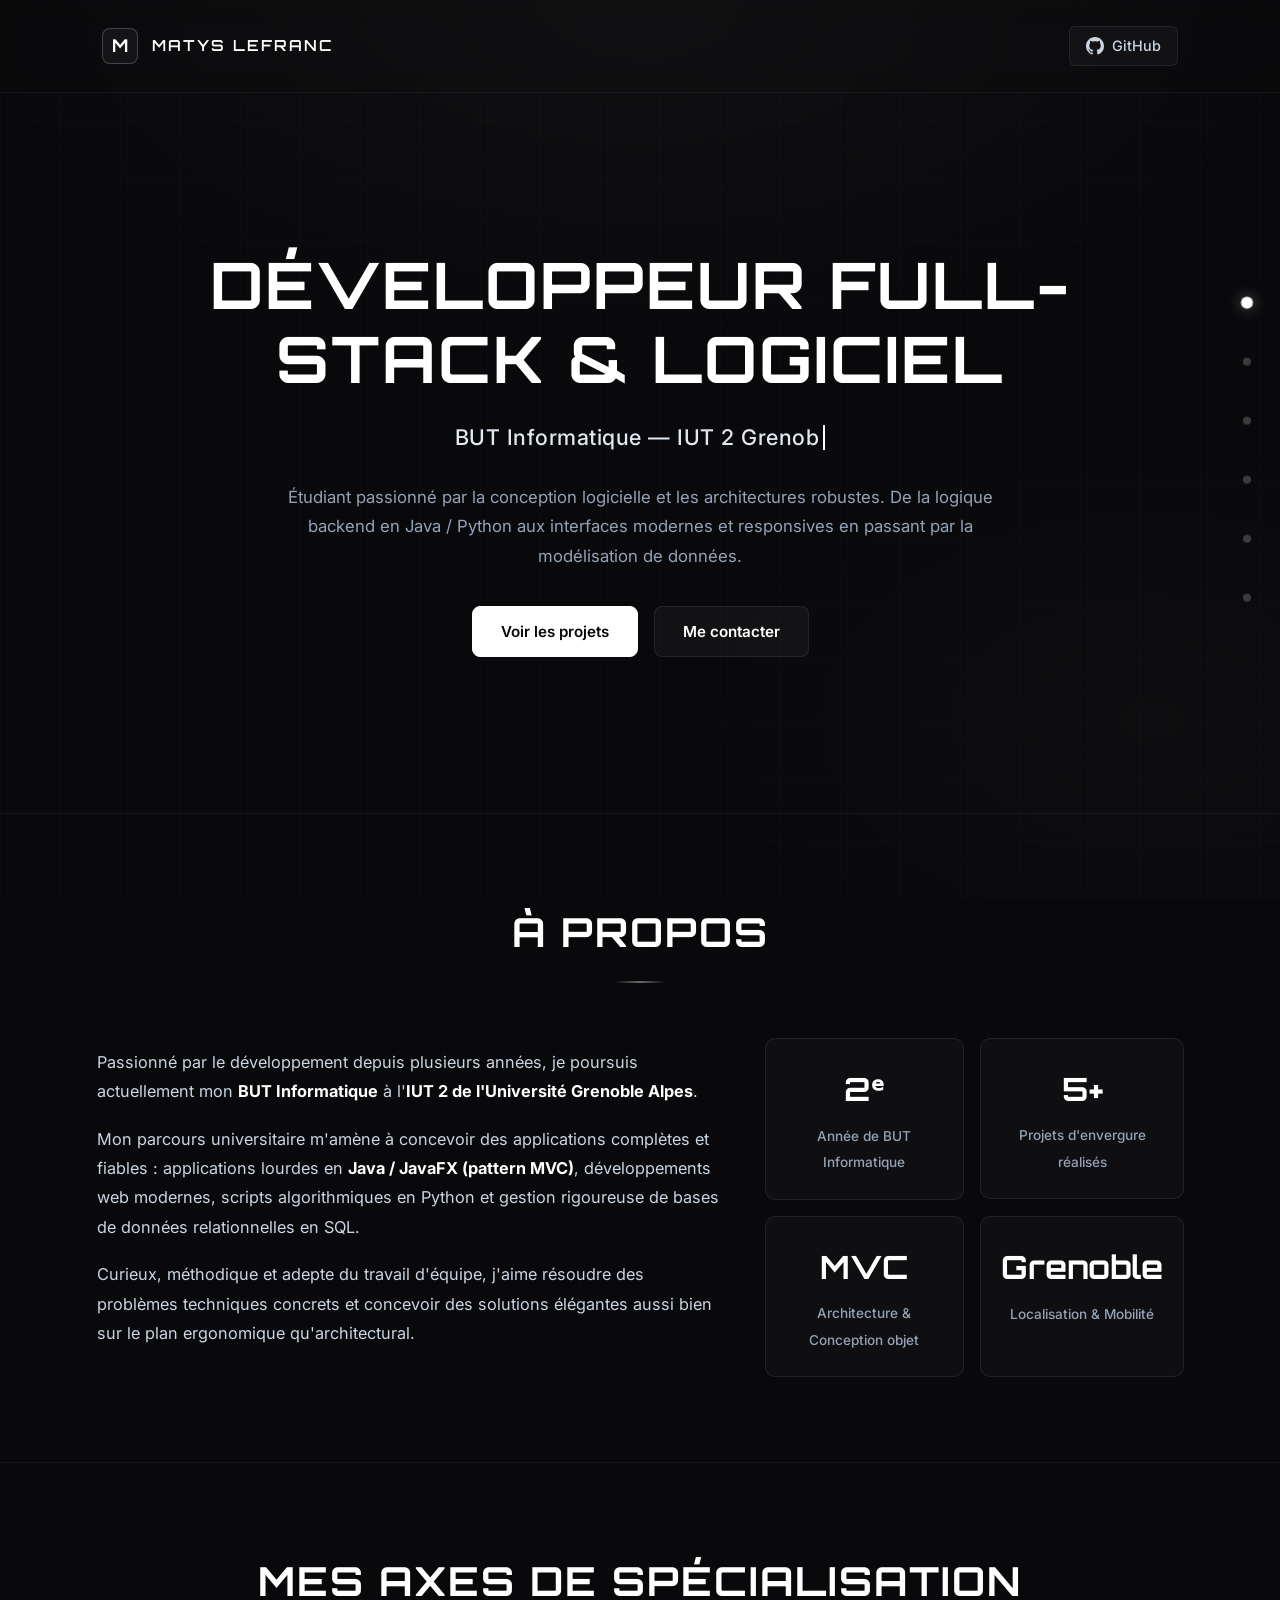
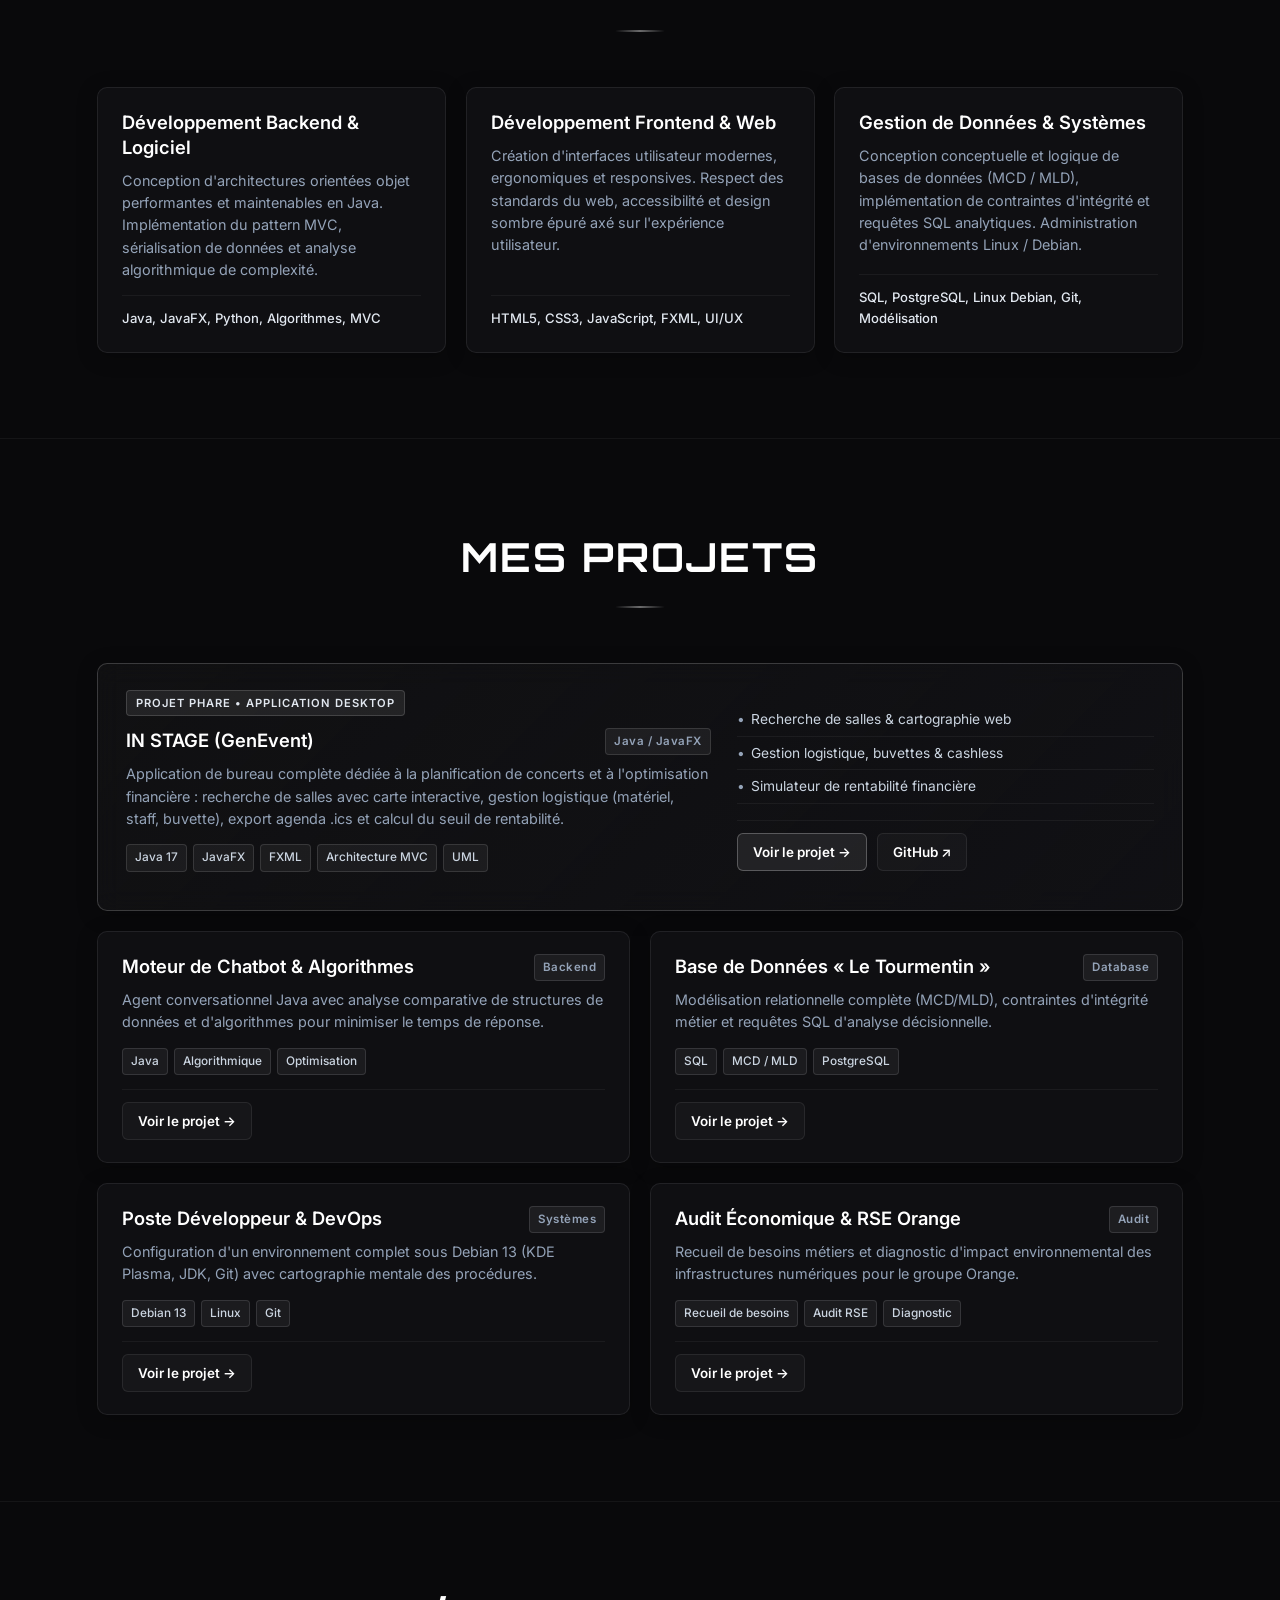
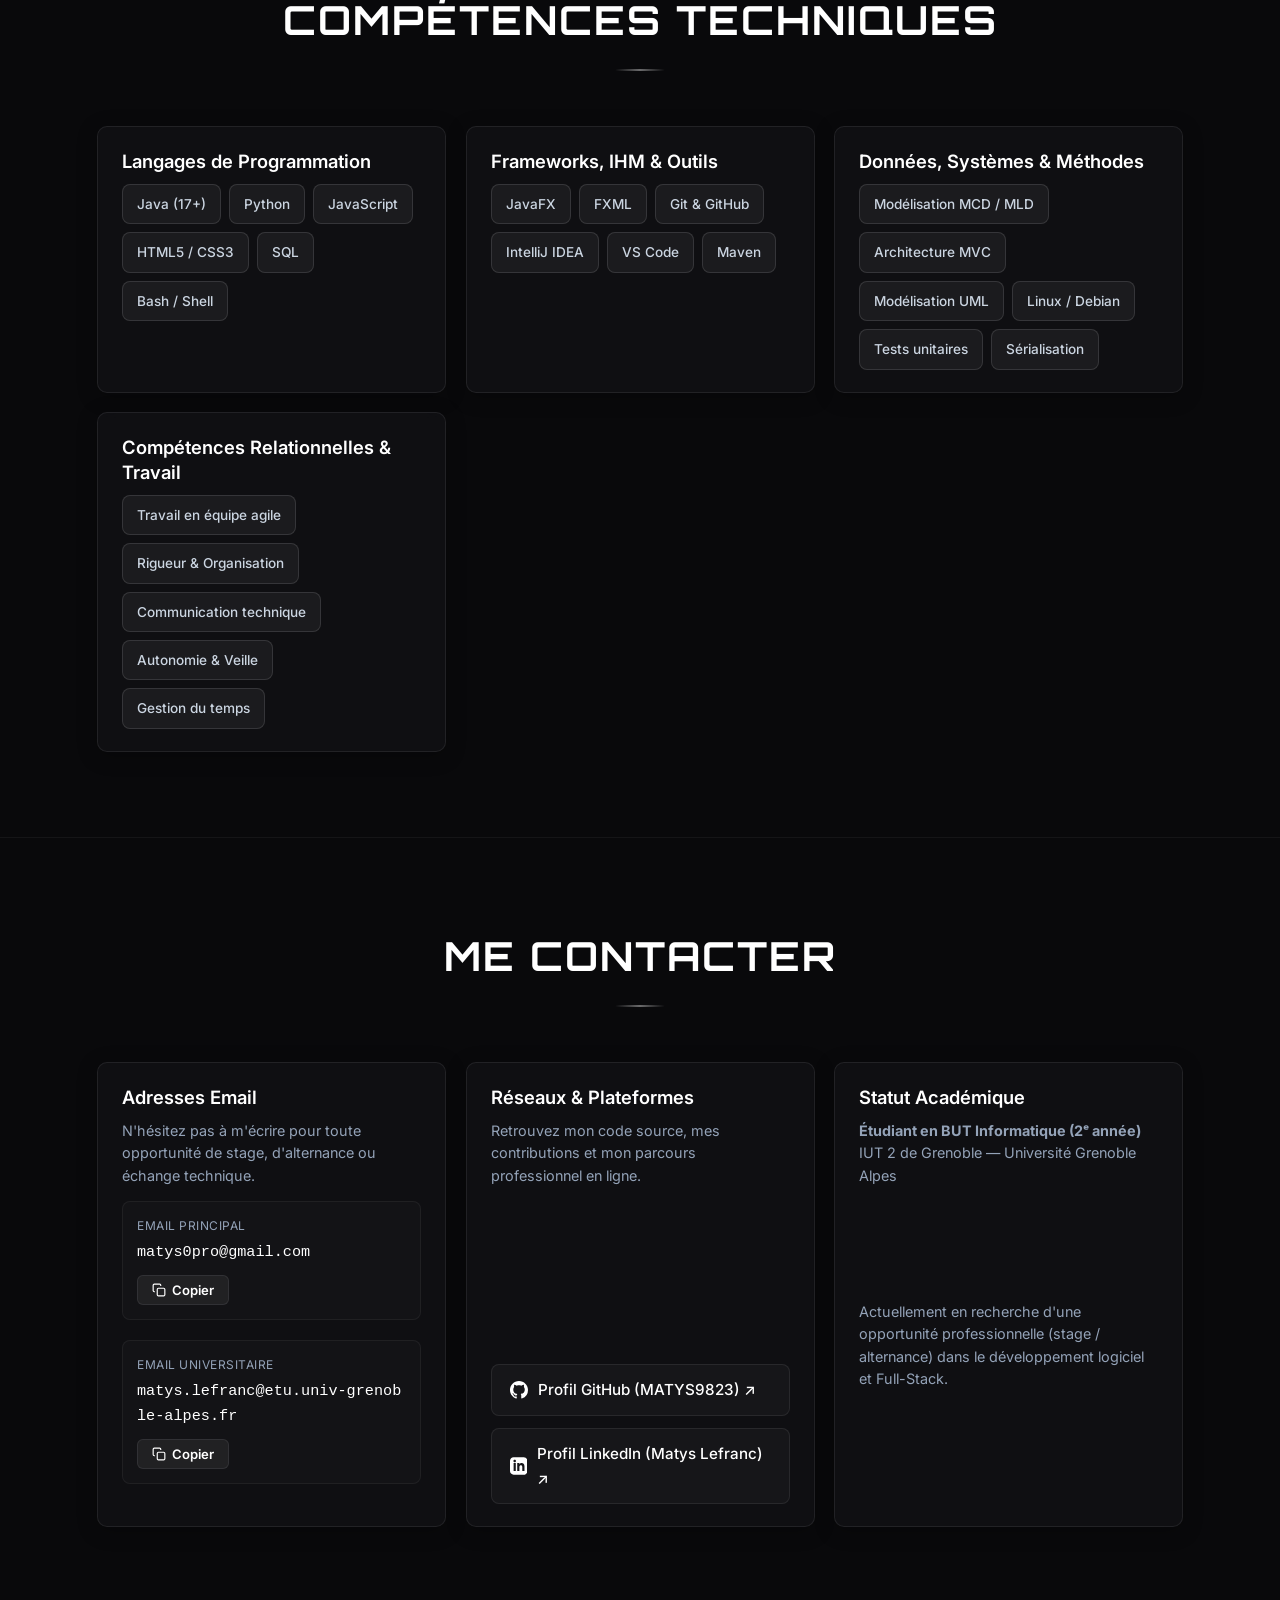
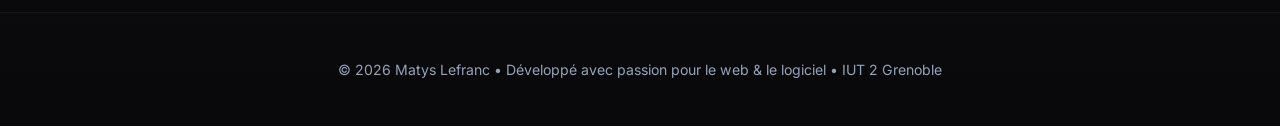
==== commit e2343444: "style: rétablissement complet du design sombre d'origine, des effets visuels et des animations" ====
--- a/index.html
+++ b/index.html
@@ -5,38 +5,30 @@
     <meta name="viewport" content="width=device-width, initial-scale=1.0">
     <meta name="description" content="Portfolio de Matys Lefranc — Étudiant en 2e année de BUT Informatique à l'IUT 2 de Grenoble. Développeur Full-Stack & Logiciel (Java, JavaFX, Python, Web, SQL).">
     <meta name="author" content="Matys Lefranc">
-    <meta name="theme-color" media="(prefers-color-scheme: light)" content="#ffffff">
-    <meta name="theme-color" media="(prefers-color-scheme: dark)" content="#09090b">
-
+    <meta name="theme-color" content="#07070a">
+
+    <!-- Open Graph / Meta Réseaux Sociaux -->
     <meta property="og:title" content="Matys Lefranc — Développeur Full-Stack & Logiciel">
     <meta property="og:description" content="Découvrez mes projets informatiques en Java, JavaFX, Web, SQL et Systèmes.">
     <meta property="og:type" content="website">
     <meta property="og:url" content="https://matys9823.github.io">
     <meta property="og:locale" content="fr_FR">
 
+    <!-- Favicon moderne SVG monochrome sans émoji -->
     <link rel="icon" href="data:image/svg+xml,<svg xmlns='http://www.w3.org/2000/svg' viewBox='0 0 100 100'><rect width='100' height='100' rx='22' fill='%23111116'/><text x='50%' y='58%' dominant-baseline='middle' text-anchor='middle' font-family='sans-serif' font-weight='700' font-size='54' fill='%23ffffff'>M</text></svg>">
 
     <title>Matys Lefranc | Portfolio — Développeur Full-Stack & Logiciel</title>
 
-    <script>
-        (function() {
-            try {
-                const savedTheme = localStorage.getItem('theme');
-                if (savedTheme) {
-                    document.documentElement.setAttribute('data-theme', savedTheme);
-                }
-            } catch (e) {}
-        })();
-    </script>
-
+    <!-- Polices Google Fonts (Inter + Orbitron) -->
     <link rel="preconnect" href="https://fonts.googleapis.com">
     <link rel="preconnect" href="https://fonts.gstatic.com" crossorigin>
-    <link href="https://fonts.googleapis.com/css2?family=Syne:wght@600;700;800&display=swap" rel="stylesheet">
+    <link href="https://fonts.googleapis.com/css2?family=Inter:wght@300;400;500;600;700&family=Orbitron:wght@500;700&display=swap" rel="stylesheet">
     
     <link rel="stylesheet" href="style_main.css">
 </head>
 <body>
 
+    <!-- Navigation latérale discrète par points (Desktop) -->
     <nav class="dot-nav" aria-label="Navigation principale">
         <ul>
             <li><a href="#hero" class="active" aria-label="Accueil"><span class="dot-label">Accueil</span><span class="dot"></span></a></li>
@@ -47,28 +39,14 @@
             <li><a href="#contact" aria-label="Contact"><span class="dot-label">Contact</span><span class="dot"></span></a></li>
         </ul>
     </nav>
+
+    <!-- En-tête / Header -->
     <header>
         <a href="#hero" class="logo-container">
             <div class="logo-box">M</div>
             <div class="logo-text">MATYS LEFRANC</div>
         </a>
         <div class="header-links">
-            <button id="theme-toggle" class="theme-toggle-btn" type="button" aria-label="Basculer entre le mode clair et le mode sombre" title="Changer de thème">
-                <svg class="sun-icon" width="18" height="18" viewBox="0 0 24 24" fill="none" stroke="currentColor" stroke-width="2" stroke-linecap="round" stroke-linejoin="round">
-                    <circle cx="12" cy="12" r="5"></circle>
-                    <line x1="12" y1="1" x2="12" y2="3"></line>
-                    <line x1="12" y1="21" x2="12" y2="23"></line>
-                    <line x1="4.22" y1="4.22" x2="5.64" y2="5.64"></line>
-                    <line x1="18.36" y1="18.36" x2="19.78" y2="19.78"></line>
-                    <line x1="1" y1="12" x2="3" y2="12"></line>
-                    <line x1="21" y1="12" x2="23" y2="12"></line>
-                    <line x1="4.22" y1="19.78" x2="5.64" y2="18.36"></line>
-                    <line x1="18.36" y1="5.64" x2="19.78" y2="4.22"></line>
-                </svg>
-                <svg class="moon-icon" width="18" height="18" viewBox="0 0 24 24" fill="none" stroke="currentColor" stroke-width="2" stroke-linecap="round" stroke-linejoin="round">
-                    <path d="M21 12.79A9 9 0 1 1 11.21 3 7 7 0 0 0 21 12.79z"></path>
-                </svg>
-            </button>
             <a href="https://github.com/MATYS9823" target="_blank" rel="noopener noreferrer" class="header-github-link">
                 <svg width="18" height="18" viewBox="0 0 24 24" fill="currentColor"><path d="M12 0C5.37 0 0 5.37 0 12c0 5.31 3.435 9.795 8.205 11.385.6.105.825-.255.825-.57 0-.285-.015-1.23-.015-2.235-3.015.555-3.795-.735-4.035-1.41-.135-.345-.72-1.41-1.23-1.695-.42-.225-1.02-.78-.015-.795.945-.015 1.62.87 1.845 1.23 1.08 1.815 2.805 1.305 3.495.99.105-.78.42-1.305.765-1.605-2.67-.3-5.46-1.335-5.46-5.925 0-1.305.465-2.385 1.23-3.225-.12-.3-.54-1.53.12-3.18 0 0 1.005-.315 3.3 1.23.96-.27 1.98-.405 3-.405s2.04.135 3 .405c2.295-1.56 3.3-1.23 3.3-1.23.66 1.65.24 2.88.12 3.18.765.84 1.23 1.905 1.23 3.225 0 4.605-2.805 5.625-5.475 5.925.435.375.81 1.095.81 2.22 0 1.605-.015 2.895-.015 3.3 0 .315.225.69.825.57A12.02 12.02 0 0024 12c0-6.63-5.37-12-12-12z"/></svg>
                 GitHub
@@ -77,6 +55,7 @@
     </header>
 
     <main>
+        <!-- Section Accueil / Hero -->
         <section id="hero" class="hero">
             <div class="hero-content">
                 <h1 class="fade-in delay-1">Développeur Full-Stack & Logiciel</h1>
@@ -93,6 +72,7 @@
             </div>
         </section>
 
+        <!-- Section À propos -->
         <section id="about" class="about-section">
             <div class="section-container">
                 <h2 class="section-title fade-in">À propos</h2>
@@ -137,7 +117,7 @@
 
                     <div class="spec-card fade-in delay-2">
                         <h3>Développement Frontend & Web</h3>
-                        <p>Création d'interfaces utilisateur modernes, ergonomiques et responsives. Respect des standards du web, accessibilité, contrastes soignés et expérience utilisateur fluide.</p>
+                        <p>Création d'interfaces utilisateur modernes, ergonomiques et responsives. Respect des standards du web, accessibilité et design sombre épuré axé sur l'expérience utilisateur.</p>
                         <div class="spec-techs">HTML5, CSS3, JavaScript, FXML, UI/UX</div>
                     </div>
 
@@ -150,11 +130,13 @@
             </div>
         </section>
 
+        <!-- Section Projets -->
         <section id="projects" class="projects-section">
             <div class="section-container">
                 <h2 class="section-title fade-in">Mes Projets</h2>
                 <div class="projects-grid">
                     
+                    <!-- PROJET 1 : IN STAGE (GENEVENT) — PROJET PHARE -->
                     <div class="project-card featured fade-in delay-1">
                         <div class="featured-inner">
                             <div class="featured-main">
@@ -190,6 +172,7 @@
                         </div>
                     </div>
 
+                    <!-- PROJET 2 : CHATBOT IA -->
                     <div class="project-card fade-in delay-2">
                         <div class="project-header">
                             <h3>Moteur de Chatbot & Algorithmes</h3>
@@ -208,6 +191,7 @@
                         </div>
                     </div>
 
+                    <!-- PROJET 3 : BASE DE DONNÉES -->
                     <div class="project-card fade-in delay-3">
                         <div class="project-header">
                             <h3>Base de Données « Le Tourmentin »</h3>
@@ -226,6 +210,7 @@
                         </div>
                     </div>
 
+                    <!-- PROJET 4 : INFRASTRUCTURE LINUX -->
                     <div class="project-card fade-in delay-4">
                         <div class="project-header">
                             <h3>Poste Développeur & DevOps</h3>
@@ -244,6 +229,7 @@
                         </div>
                     </div>
 
+                    <!-- PROJET 5 : ANALYSE ÉCONOMIQUE & RSE -->
                     <div class="project-card fade-in delay-5">
                         <div class="project-header">
                             <h3>Audit Économique & RSE Orange</h3>
@@ -266,7 +252,7 @@
             </div>
         </section>
 
-
+        <!-- Section Compétences Techniques -->
         <section id="skills" class="skills-section">
             <div class="section-container">
                 <h2 class="section-title fade-in">Compétences Techniques</h2>
@@ -322,6 +308,7 @@
             </div>
         </section>
 
+        <!-- Section Me Contacter -->
         <section id="contact" class="contact-section">
             <div class="section-container">
                 <h2 class="section-title fade-in">Me Contacter</h2>
@@ -381,10 +368,12 @@
         </section>
     </main>
 
+    <!-- Pied de page / Footer -->
     <footer>
-        <p>&copy; 2026 Matys Lefranc • IUT 2 Grenoble</p>
+        <p>&copy; 2026 Matys Lefranc • Développé avec passion pour le web & le logiciel • IUT 2 Grenoble</p>
     </footer>
 
+    <!-- Lightbox modal réutilisable -->
     <div id="lightbox" class="lightbox" aria-hidden="true">
         <button class="lightbox-close" aria-label="Fermer la vue agrandie">&times;</button>
         <div class="lightbox-inner">
@@ -392,6 +381,7 @@
         </div>
     </div>
 
+    <!-- Script principal -->
     <script src="script.js"></script>
 </body>
 </html>
--- a/style_main.css
+++ b/style_main.css
@@ -1,193 +1,27 @@
 /* ==========================================================================
    PORTFOLIO — MATYS LEFRANC
-   Architecture Typographique, Layout Varié & Thème Système (100% Anti-Slop)
-   
-   1. Typographie :
-      - Pile système native universelle (-apple-system, BlinkMacSystemFont, "Segoe UI", Roboto, "Helvetica Neue", Arial, sans-serif)
-      - Zéro requête web font, zéro latence, immunité totale aux listes slop (Inter, Geist, Space Grotesk, Syne, Fraunces...)
-   
-   2. Layout & Structure :
-      - Zéro répétition de signature de template (chaque section possède sa propre disposition sémantique et asymétrique)
-      - Section 1 (Profil) : disposition asymétrique 2-colonnes texte + métriques
-      - Section 2 (Domaines) : disposition éditoriale numérotée en 3 colonnes
-      - Section 3 (Portfolio) : projet phare horizontal + cartes de projets
-      - Section 4 (Stack) : matrice catégorisée par lignes horizontales
-      - Section 5 (Contact) : panneau d'actions directes
-   
-   3. Effets & Interactions :
-      - 100% à l'état de repos (aucun élément masqué sous la ligne de flottaison à opacity: 0)
-      - Zéro translation/ombre uniforme répétée sur les cartes (pas de hover lift générique sur cartes statiques)
-      - Surfaces opaques nettes (zéro flou d'arrière-plan artificiel)
-   
-   4. Thème :
-      - Respect strict de prefers-color-scheme (défaut système)
-      - En mode sombre, contraste L >= 0.85 (#f4f4f5 : L=0.96, #e4e4e7 : L=0.90)
-   ========================================================================== */
-
-/* --------------------------------------------------------------------------
-   1. VARIABLES DE THÈME PAR DÉFAUT (LIGHT MODE / DÉFAUT SYSTÈME CLAIR)
-   -------------------------------------------------------------------------- */
+   Style Épuré, Minimaliste & Sombre (Haute Lisibilité)
+   ========================================================================== */
+
 :root {
-    --bg: #ffffff;
-    --bg-secondary: #f8fafc;
-    --header-bg: #ffffff;
-    --card-bg: #ffffff;
-    --card-hover-bg: #fafafa;
-    --card-border: #e4e4e7;
-    --card-hover-border: #a1a1aa;
-    --card-shadow: 0 1px 2px rgba(0, 0, 0, 0.05);
-
-    --text: #18181b;          /* Zinc 900 : contraste élevé 18:1 */
-    --text-strong: #09090b;   /* Zinc 950 : titres nets */
-    --muted: #52525b;         /* Zinc 600 : contraste WCAG AAA > 7:1 */
-
-    --badge-bg: #f4f4f5;
-    --badge-border: #e4e4e7;
-    --badge-text: #18181b;
-
-    --btn-primary-bg: #09090b;
-    --btn-primary-text: #ffffff;
-    --btn-primary-border: #09090b;
-    --btn-primary-hover-bg: #27272a;
-
-    --btn-secondary-bg: #ffffff;
-    --btn-secondary-text: #18181b;
-    --btn-secondary-border: #e4e4e7;
-    --btn-secondary-hover-bg: #f4f4f5;
-    --btn-secondary-hover-border: #d4d4d8;
-
-    --featured-ribbon-bg: #f4f4f5;
-    --featured-ribbon-border: #e4e4e7;
-    --featured-ribbon-text: #18181b;
-
-    --dot-bg: #cbd5e1;
-    --dot-active-bg: #09090b;
-
-    --transition: border-color 0.15s ease, background-color 0.15s ease, color 0.15s ease;
-}
-
-/* --------------------------------------------------------------------------
-   2. MODE SOMBRE AUTOMATIQUE VIA SYSTÈME (PREFERS-COLOR-SCHEME: DARK)
-   Luminance L >= 0.85 pour tout le texte en mode sombre
-   -------------------------------------------------------------------------- */
-@media (prefers-color-scheme: dark) {
-    :root:not([data-theme="light"]) {
-        --bg: #09090b;
-        --bg-secondary: #121215;
-        --header-bg: #09090b;
-        --card-bg: #141418;
-        --card-hover-bg: #1a1a20;
-        --card-border: #27272a;
-        --card-hover-border: #3f3f46;
-        --card-shadow: 0 1px 2px rgba(0, 0, 0, 0.4);
-
-        /* Luminance L >= 0.85 */
-        --text: #f4f4f5;         /* L = 0.96 */
-        --text-strong: #ffffff;  /* L = 1.00 */
-        --muted: #e4e4e7;        /* L = 0.90 */
-
-        --badge-bg: #1c1c22;
-        --badge-border: #2c2c34;
-        --badge-text: #f4f4f5;
-
-        --btn-primary-bg: #ffffff;
-        --btn-primary-text: #09090b;
-        --btn-primary-border: #ffffff;
-        --btn-primary-hover-bg: #e4e4e7;
-
-        --btn-secondary-bg: #141418;
-        --btn-secondary-text: #f4f4f5;
-        --btn-secondary-border: #27272a;
-        --btn-secondary-hover-bg: #1c1c22;
-        --btn-secondary-hover-border: #3f3f46;
-
-        --featured-ribbon-bg: #1c1c22;
-        --featured-ribbon-border: #2c2c34;
-        --featured-ribbon-text: #f4f4f5;
-
-        --dot-bg: #3f3f46;
-        --dot-active-bg: #ffffff;
-    }
-}
-
-/* Surcharge manuelle si bascule via le bouton */
-html[data-theme="dark"] {
     --bg: #09090b;
-    --bg-secondary: #121215;
-    --header-bg: #09090b;
-    --card-bg: #141418;
-    --card-hover-bg: #1a1a20;
-    --card-border: #27272a;
-    --card-hover-border: #3f3f46;
-    --card-shadow: 0 1px 2px rgba(0, 0, 0, 0.4);
-
-    --text: #f4f4f5;         /* L = 0.96 */
-    --text-strong: #ffffff;  /* L = 1.00 */
-    --muted: #e4e4e7;        /* L = 0.90 */
-
-    --badge-bg: #1c1c22;
-    --badge-border: #2c2c34;
-    --badge-text: #f4f4f5;
-
-    --btn-primary-bg: #ffffff;
-    --btn-primary-text: #09090b;
-    --btn-primary-border: #ffffff;
-    --btn-primary-hover-bg: #e4e4e7;
-
-    --btn-secondary-bg: #141418;
-    --btn-secondary-text: #f4f4f5;
-    --btn-secondary-border: #27272a;
-    --btn-secondary-hover-bg: #1c1c22;
-    --btn-secondary-hover-border: #3f3f46;
-
-    --featured-ribbon-bg: #1c1c22;
-    --featured-ribbon-border: #2c2c34;
-    --featured-ribbon-text: #f4f4f5;
-
-    --dot-bg: #3f3f46;
-    --dot-active-bg: #ffffff;
-}
-
-html[data-theme="light"] {
-    --bg: #ffffff;
-    --bg-secondary: #f8fafc;
-    --header-bg: #ffffff;
-    --card-bg: #ffffff;
-    --card-hover-bg: #fafafa;
-    --card-border: #e4e4e7;
-    --card-hover-border: #a1a1aa;
-    --card-shadow: 0 1px 2px rgba(0, 0, 0, 0.05);
-
-    --text: #18181b;
-    --text-strong: #09090b;
-    --muted: #52525b;
-
-    --badge-bg: #f4f4f5;
-    --badge-border: #e4e4e7;
-    --badge-text: #18181b;
-
-    --btn-primary-bg: #09090b;
-    --btn-primary-text: #ffffff;
-    --btn-primary-border: #09090b;
-    --btn-primary-hover-bg: #27272a;
-
-    --btn-secondary-bg: #ffffff;
-    --btn-secondary-text: #18181b;
-    --btn-secondary-border: #e4e4e7;
-    --btn-secondary-hover-bg: #f4f4f5;
-    --btn-secondary-hover-border: #d4d4d8;
-
-    --featured-ribbon-bg: #f4f4f5;
-    --featured-ribbon-border: #e4e4e7;
-    --featured-ribbon-text: #18181b;
-
-    --dot-bg: #cbd5e1;
-    --dot-active-bg: #09090b;
-}
-
-/* --------------------------------------------------------------------------
-   3. RESET & BASE (PILE SYSTÈME NATIVE)
-   -------------------------------------------------------------------------- */
+    --bg-secondary: #111114;
+    --card-bg: rgba(18, 18, 22, 0.75);
+    --card-hover-bg: rgba(26, 26, 32, 0.9);
+    --card-border: rgba(255, 255, 255, 0.08);
+    --card-hover-border: rgba(255, 255, 255, 0.25);
+    --accent: #ffffff;
+    --accent-subtle: #e2e8f0;
+    --muted: #94a3b8;
+    --text: #cbd5e1;
+    --text-strong: #ffffff;
+    --badge-bg: rgba(255, 255, 255, 0.05);
+    --badge-border: rgba(255, 255, 255, 0.12);
+    --glass-blur: blur(12px);
+    --transition: all 0.25s cubic-bezier(0.16, 1, 0.3, 1);
+}
+
+/* Reset & Base */
 *, *::before, *::after {
     margin: 0;
     padding: 0;
@@ -196,24 +30,33 @@
 
 html {
     scroll-behavior: smooth;
+    color-scheme: dark;
 }
 
 body {
     background-color: var(--bg);
     color: var(--text);
-    font-family: -apple-system, BlinkMacSystemFont, "Segoe UI", Roboto, "Helvetica Neue", Arial, sans-serif;
+    font-family: 'Inter', -apple-system, BlinkMacSystemFont, 'Segoe UI', Roboto, sans-serif;
     line-height: 1.65;
     overflow-x: hidden;
     position: relative;
-    transition: background-color 0.2s ease, color 0.2s ease;
-}
-
-/* Typographie native sobre & percutante */
-h1, h2, h3, h4, .project-main-title, .logo-text, .logo-box, .metric-val {
-    font-family: -apple-system, BlinkMacSystemFont, "Segoe UI", Roboto, "Helvetica Neue", Arial, sans-serif;
-    font-weight: 700;
-    letter-spacing: -0.025em;
-    color: var(--text-strong);
+    background-image:
+        radial-gradient(1000px 500px at 50% 0%, rgba(255, 255, 255, 0.03), transparent 70%),
+        radial-gradient(800px 500px at 90% 80%, rgba(255, 255, 255, 0.02), transparent 60%);
+    background-attachment: fixed;
+}
+
+/* Grille de fond subtile et discrète */
+body::before {
+    content: "";
+    position: fixed;
+    inset: 0;
+    background-image: 
+        linear-gradient(rgba(255, 255, 255, 0.015) 1px, transparent 1px),
+        linear-gradient(90deg, rgba(255, 255, 255, 0.015) 1px, transparent 1px);
+    background-size: 60px 60px;
+    pointer-events: none;
+    z-index: 0;
 }
 
 main, header, footer, .container {
@@ -221,22 +64,22 @@
     z-index: 1;
 }
 
-/* --------------------------------------------------------------------------
-   4. EN-TÊTE / HEADER (SURFACE OPAQUE SANS BLUR)
-   -------------------------------------------------------------------------- */
+/* ==========================================================================
+   EN-TÊTE / HEADER
+   ========================================================================== */
 header {
-    padding: 20px 6%;
+    padding: 26px 8%;
     display: flex;
     justify-content: space-between;
     align-items: center;
-    background-color: var(--header-bg);
-    border-bottom: 1px solid var(--card-border);
+    backdrop-filter: var(--glass-blur);
+    border-bottom: 1px solid rgba(255, 255, 255, 0.05);
 }
 
 .logo-container {
     display: flex;
     align-items: center;
-    gap: 12px;
+    gap: 14px;
     text-decoration: none;
     color: inherit;
 }
@@ -247,91 +90,60 @@
     display: flex;
     align-items: center;
     justify-content: center;
-    border: 1px solid var(--card-border);
+    border: 1px solid rgba(255, 255, 255, 0.2);
     border-radius: 8px;
-    font-size: 1.15rem;
-    font-weight: 800;
-    color: var(--text-strong);
-    background-color: var(--card-bg);
-    box-shadow: var(--card-shadow);
-    transition: border-color 0.15s ease;
+    font-family: 'Orbitron', sans-serif;
+    font-size: 1.1rem;
+    font-weight: 700;
+    color: var(--accent);
+    background: rgba(255, 255, 255, 0.04);
+    transition: var(--transition);
 }
 
 .logo-container:hover .logo-box {
-    border-color: var(--card-hover-border);
+    border-color: rgba(255, 255, 255, 0.4);
+    transform: translateY(-2px);
 }
 
 .logo-text {
-    letter-spacing: 1.5px;
+    font-family: 'Orbitron', sans-serif;
+    letter-spacing: 2px;
     font-size: 0.95rem;
-    font-weight: 700;
+    font-weight: 600;
     color: var(--text-strong);
 }
 
 .header-links {
     display: flex;
     align-items: center;
-    gap: 12px;
-}
-
-.theme-toggle-btn {
-    background-color: var(--card-bg);
-    border: 1px solid var(--card-border);
-    color: var(--text-strong);
-    width: 36px;
-    height: 36px;
-    border-radius: 8px;
-    display: inline-flex;
-    align-items: center;
-    justify-content: center;
-    cursor: pointer;
-    box-shadow: var(--card-shadow);
-    transition: border-color 0.15s ease, background-color 0.15s ease;
-}
-
-.theme-toggle-btn:hover {
-    border-color: var(--card-hover-border);
-    background-color: var(--card-hover-bg);
-}
-
-/* Bascule des icônes de thème */
-.theme-toggle-btn .sun-icon { display: none; }
-.theme-toggle-btn .moon-icon { display: block; }
-
-@media (prefers-color-scheme: dark) {
-    :root:not([data-theme="light"]) .theme-toggle-btn .moon-icon { display: none; }
-    :root:not([data-theme="light"]) .theme-toggle-btn .sun-icon { display: block; }
-}
-
-html[data-theme="dark"] .theme-toggle-btn .moon-icon { display: none; }
-html[data-theme="dark"] .theme-toggle-btn .sun-icon { display: block; }
-html[data-theme="light"] .theme-toggle-btn .sun-icon { display: none; }
-html[data-theme="light"] .theme-toggle-btn .moon-icon { display: block; }
+    gap: 16px;
+}
 
 .header-github-link {
     display: inline-flex;
     align-items: center;
     gap: 8px;
-    color: var(--text-strong);
+    color: var(--text);
     text-decoration: none;
-    font-size: 0.88rem;
-    font-weight: 600;
-    padding: 7px 14px;
-    border-radius: 8px;
+    font-size: 0.9rem;
+    font-weight: 500;
+    padding: 7px 16px;
+    border-radius: 6px;
     border: 1px solid var(--card-border);
-    background-color: var(--card-bg);
-    box-shadow: var(--card-shadow);
-    transition: border-color 0.15s ease, background-color 0.15s ease;
+    background: rgba(255, 255, 255, 0.03);
+    transition: var(--transition);
 }
 
 .header-github-link:hover {
-    border-color: var(--card-hover-border);
-    background-color: var(--card-hover-bg);
-}
-
-/* --------------------------------------------------------------------------
-   5. NAVIGATION LATÉRALE (DOT-NAV)
-   -------------------------------------------------------------------------- */
+    color: var(--accent);
+    border-color: rgba(255, 255, 255, 0.3);
+    background: rgba(255, 255, 255, 0.08);
+    transform: translateY(-2px);
+}
+
+/* ==========================================================================
+   NAVIGATION LATÉRALE (DOT-NAV)
+   ========================================================================== */
 .dot-nav {
     position: fixed;
     right: 25px;
@@ -344,7 +156,7 @@
     list-style: none;
     display: flex;
     flex-direction: column;
-    gap: 16px;
+    gap: 18px;
 }
 
 .dot-nav a {
@@ -352,31 +164,33 @@
     align-items: center;
     justify-content: flex-end;
     text-decoration: none;
+    padding: 4px;
+}
+
+.dot-label {
+    color: var(--text);
+    background: rgba(18, 18, 22, 0.9);
+    padding: 5px 12px;
+    border-radius: 6px;
+    margin-right: 14px;
+    font-size: 0.8rem;
+    font-family: 'Inter', sans-serif;
+    font-weight: 500;
+    opacity: 0;
+    transform: translateX(12px);
+    transition: var(--transition);
+    border: 1px solid var(--card-border);
+    backdrop-filter: var(--glass-blur);
+    pointer-events: none;
+    white-space: nowrap;
 }
 
 .dot {
     width: 8px;
     height: 8px;
+    background-color: rgba(255, 255, 255, 0.2);
     border-radius: 50%;
-    background-color: var(--dot-bg);
-    transition: width 0.2s ease, height 0.2s ease, background-color 0.2s ease;
-}
-
-.dot-label {
-    opacity: 0;
-    transform: translateX(10px);
-    transition: opacity 0.2s ease, transform 0.2s ease;
-    margin-right: 12px;
-    font-size: 0.78rem;
-    font-weight: 600;
-    color: var(--text-strong);
-    background: var(--card-bg);
-    padding: 4px 10px;
-    border-radius: 6px;
-    border: 1px solid var(--card-border);
-    pointer-events: none;
-    white-space: nowrap;
-    box-shadow: var(--card-shadow);
+    transition: var(--transition);
 }
 
 .dot-nav a:hover .dot-label {
@@ -384,43 +198,52 @@
     transform: translateX(0);
 }
 
+.dot-nav a:hover .dot {
+    background-color: rgba(255, 255, 255, 0.6);
+    transform: scale(1.3);
+}
+
 .dot-nav a.active .dot {
-    background-color: var(--dot-active-bg);
-    width: 10px;
-    height: 10px;
-}
-
-/* --------------------------------------------------------------------------
-   6. SECTION ACCUEIL / HERO
-   -------------------------------------------------------------------------- */
+    background-color: var(--accent);
+    transform: scale(1.5);
+    box-shadow: 0 0 10px rgba(255, 255, 255, 0.4);
+}
+
+/* ==========================================================================
+   SECTION HERO
+   ========================================================================== */
 .hero {
-    min-height: 72vh;
+    min-height: 80vh;
     display: flex;
     align-items: center;
     justify-content: center;
-    padding: 70px 6%;
+    padding: 40px 8%;
     text-align: center;
 }
 
 .hero-content {
-    max-width: 800px;
+    max-width: 950px;
     margin: 0 auto;
 }
 
 .hero h1 {
-    font-size: clamp(2.2rem, 5.2vw, 3.8rem);
-    font-weight: 800;
+    font-family: 'Orbitron', sans-serif;
+    font-size: clamp(2.2rem, 5.5vw, 4rem);
+    font-weight: 700;
+    text-transform: uppercase;
+    letter-spacing: 2px;
     line-height: 1.15;
-    margin-bottom: 14px;
-    letter-spacing: -0.035em;
+    margin-bottom: 20px;
+    color: var(--text-strong);
 }
 
 .hero-subtitle {
     font-size: clamp(1.05rem, 2.2vw, 1.35rem);
-    color: var(--muted);
+    color: var(--accent-subtle);
+    font-weight: 500;
     margin-bottom: 24px;
-    font-weight: 500;
-    min-height: 1.8em;
+    letter-spacing: 0.5px;
+    min-height: 2em;
     display: flex;
     align-items: center;
     justify-content: center;
@@ -430,245 +253,188 @@
     display: inline-block;
     width: 2px;
     height: 1.15em;
-    background-color: var(--text-strong);
+    background-color: var(--accent);
     margin-left: 4px;
+    animation: blink 0.85s infinite;
     vertical-align: middle;
-    animation: blink 1s step-end infinite;
 }
 
 @keyframes blink {
-    from, to { opacity: 1; }
-    50% { opacity: 0; }
+    0%, 50% { opacity: 1; }
+    51%, 100% { opacity: 0; }
 }
 
 .hero-description {
-    font-size: clamp(0.95rem, 1.4vw, 1.08rem);
+    font-size: 1.05rem;
     color: var(--muted);
-    line-height: 1.7;
-    margin-bottom: 34px;
-    max-width: 680px;
+    margin-bottom: 35px;
+    line-height: 1.75;
+    max-width: 720px;
     margin-left: auto;
     margin-right: auto;
 }
 
 .hero-cta {
     display: flex;
-    gap: 14px;
+    gap: 16px;
     justify-content: center;
     flex-wrap: wrap;
 }
 
-/* --------------------------------------------------------------------------
-   7. BOUTONS & INTERACTIONS (SURFACES OPAQUES SANS HOVER LIFT UNIFORME)
-   -------------------------------------------------------------------------- */
+/* ==========================================================================
+   BOUTONS & INTERACTIONS
+   ========================================================================== */
 .btn {
     display: inline-flex;
     align-items: center;
     justify-content: center;
     gap: 8px;
-    padding: 11px 22px;
+    padding: 12px 28px;
     border-radius: 8px;
     text-decoration: none;
     font-weight: 600;
-    font-size: 0.92rem;
+    font-size: 0.95rem;
+    transition: var(--transition);
     cursor: pointer;
+    font-family: 'Inter', sans-serif;
     border: 1px solid transparent;
-    transition: background-color 0.15s ease, border-color 0.15s ease, color 0.15s ease;
-    font-family: inherit;
 }
 
 .btn-primary {
-    background-color: var(--btn-primary-bg);
-    color: var(--btn-primary-text);
-    border-color: var(--btn-primary-border);
-    box-shadow: var(--card-shadow);
+    background-color: #ffffff;
+    color: #09090b;
+    border-color: #ffffff;
 }
 
 .btn-primary:hover {
-    background-color: var(--btn-primary-hover-bg);
+    background-color: #e2e8f0;
+    transform: translateY(-2px);
+    box-shadow: 0 8px 24px rgba(255, 255, 255, 0.15);
 }
 
 .btn-secondary {
-    background-color: var(--btn-secondary-bg);
-    color: var(--btn-secondary-text);
-    border-color: var(--btn-secondary-border);
-    box-shadow: var(--card-shadow);
+    background: rgba(255, 255, 255, 0.04);
+    color: var(--text-strong);
+    border-color: var(--card-border);
+    backdrop-filter: var(--glass-blur);
 }
 
 .btn-secondary:hover {
-    background-color: var(--btn-secondary-hover-bg);
-    border-color: var(--btn-secondary-hover-border);
-}
-
-/* --------------------------------------------------------------------------
-   8. EN-TÊTES DE SECTION ET LABELS
-   -------------------------------------------------------------------------- */
-.section-tag {
-    display: inline-block;
-    font-size: 0.74rem;
+    background: rgba(255, 255, 255, 0.08);
+    border-color: rgba(255, 255, 255, 0.25);
+    transform: translateY(-2px);
+}
+
+/* ==========================================================================
+   STRUCTURES DES SECTIONS GLOBALES
+   ========================================================================== */
+.section-container {
+    max-width: 1240px;
+    margin: 0 auto;
+    padding: 0 6%;
+}
+
+.about-section,
+.specialization-section,
+.projects-section,
+.skills-section,
+.contact-section {
+    padding: 85px 0;
+    border-top: 1px solid rgba(255, 255, 255, 0.05);
+}
+
+.section-title {
+    font-family: 'Orbitron', sans-serif;
+    font-size: clamp(1.8rem, 4vw, 2.5rem);
     font-weight: 700;
     text-transform: uppercase;
-    letter-spacing: 0.12em;
-    color: var(--muted);
-    margin-bottom: 8px;
-}
-
-/* --------------------------------------------------------------------------
-   9. SECTION 1 : PROFIL & PARCOURS (DISPOSITION ASYMÉTRIQUE 2-COLONNES)
-   -------------------------------------------------------------------------- */
-.about-section {
-    padding: 85px 0;
-    border-top: 1px solid var(--card-border);
-}
-
-.about-layout {
-    max-width: 1180px;
-    margin: 0 auto;
-    padding: 0 6%;
-}
-
-.about-heading {
-    font-size: clamp(1.8rem, 3.4vw, 2.3rem);
-    font-weight: 800;
-    margin-bottom: 38px;
-    line-height: 1.25;
-}
-
-.about-content {
+    letter-spacing: 2px;
+    color: var(--text-strong);
+    text-align: center;
+    margin-bottom: 55px;
+    position: relative;
+    padding-bottom: 18px;
+}
+
+.section-title::after {
+    content: '';
+    position: absolute;
+    bottom: 0;
+    left: 50%;
+    transform: translateX(-50%);
+    width: 50px;
+    height: 2px;
+    border-radius: 2px;
+    background: linear-gradient(90deg, transparent, rgba(255, 255, 255, 0.4), transparent);
+}
+
+/* ==========================================================================
+   SECTION À PROPOS
+   ========================================================================== */
+.about-grid {
     display: grid;
-    grid-template-columns: 1.35fr 0.9fr;
+    grid-template-columns: 1.2fr 0.8fr;
     gap: 40px;
-    align-items: start;
+    align-items: center;
 }
 
 .about-text p {
     color: var(--text);
-    line-height: 1.75;
-    margin-bottom: 16px;
-    font-size: 1rem;
+    line-height: 1.8;
+    margin-bottom: 18px;
+    font-size: 1.02rem;
 }
 
 .about-text strong {
     color: var(--text-strong);
 }
 
-.about-metrics {
+.about-highlights {
     display: grid;
     grid-template-columns: 1fr 1fr;
-    gap: 14px;
-}
-
-.metric-card {
-    background-color: var(--card-bg);
+    gap: 16px;
+}
+
+.highlight-card {
+    background: var(--card-bg);
     border: 1px solid var(--card-border);
-    padding: 20px 16px;
+    padding: 24px 20px;
     border-radius: 10px;
     text-align: center;
-    box-shadow: var(--card-shadow);
-}
-
-.metric-val {
-    font-size: 1.85rem;
-    font-weight: 800;
+    backdrop-filter: var(--glass-blur);
+    transition: var(--transition);
+}
+
+.highlight-card:hover {
+    border-color: var(--card-hover-border);
+    background: var(--card-hover-bg);
+    transform: translateY(-3px);
+}
+
+.highlight-number {
+    font-family: 'Orbitron', sans-serif;
+    font-size: 2rem;
+    font-weight: 700;
+    color: var(--text-strong);
     display: block;
-    margin-bottom: 4px;
-}
-
-.metric-txt {
+    margin-bottom: 6px;
+}
+
+.highlight-label {
     color: var(--muted);
-    font-size: 0.8rem;
+    font-size: 0.85rem;
     font-weight: 500;
-    line-height: 1.35;
-}
-
-/* --------------------------------------------------------------------------
-   10. SECTION 2 : AXES D'INTERVENTION (ARCHITECTURE ÉDITORIALE NUMÉROTÉE)
-   -------------------------------------------------------------------------- */
-.spec-section {
-    padding: 85px 0;
-    border-top: 1px solid var(--card-border);
-    background-color: var(--bg-secondary);
-}
-
-.spec-layout {
-    max-width: 1180px;
-    margin: 0 auto;
-    padding: 0 6%;
-}
-
-.spec-heading {
-    font-size: clamp(1.8rem, 3.4vw, 2.3rem);
-    font-weight: 800;
-    margin-bottom: 38px;
-    line-height: 1.25;
-}
-
-.spec-columns {
+}
+
+/* ==========================================================================
+   GRILLES HARMONISÉES & CARTES COMPACTES
+   ========================================================================== */
+.spec-grid,
+.skills-grid,
+.contact-grid {
     display: grid;
-    grid-template-columns: repeat(3, 1fr);
-    gap: 22px;
-}
-
-.spec-item {
-    background-color: var(--card-bg);
-    border: 1px solid var(--card-border);
-    border-radius: 10px;
-    padding: 26px 24px;
-    display: flex;
-    flex-direction: column;
-    box-shadow: var(--card-shadow);
-}
-
-.spec-num {
-    font-size: 0.85rem;
-    font-weight: 700;
-    color: var(--muted);
-    font-family: ui-monospace, SFMono-Regular, Menlo, monospace;
-    margin-bottom: 12px;
-}
-
-.spec-item h3 {
-    font-size: 1.15rem;
-    font-weight: 700;
-    margin-bottom: 10px;
-    line-height: 1.35;
-}
-
-.spec-item p {
-    color: var(--muted);
-    font-size: 0.9rem;
-    line-height: 1.6;
-    margin-bottom: 16px;
-    flex-grow: 1;
-}
-
-.spec-techs {
-    color: var(--muted);
-    font-size: 0.8rem;
-    font-weight: 500;
-    padding-top: 14px;
-    border-top: 1px solid var(--card-border);
-}
-
-/* --------------------------------------------------------------------------
-   11. SECTION 3 : PORTFOLIO / PROJETS RÉALISÉS
-   -------------------------------------------------------------------------- */
-.projects-section {
-    padding: 85px 0;
-    border-top: 1px solid var(--card-border);
-}
-
-.projects-layout {
-    max-width: 1180px;
-    margin: 0 auto;
-    padding: 0 6%;
-}
-
-.projects-heading {
-    font-size: clamp(1.8rem, 3.4vw, 2.3rem);
-    font-weight: 800;
-    margin-bottom: 38px;
-    line-height: 1.25;
+    grid-template-columns: repeat(auto-fit, minmax(280px, 1fr));
+    gap: 20px;
 }
 
 .projects-grid {
@@ -677,116 +443,169 @@
     gap: 20px;
 }
 
-.project-card {
-    background-color: var(--card-bg);
+/* Cartes communes plus compactes et structurées */
+.spec-card,
+.project-card,
+.skill-category,
+.contact-card {
+    background: var(--card-bg);
     border: 1px solid var(--card-border);
-    padding: 24px;
+    padding: 22px 24px;
     border-radius: 10px;
-    box-shadow: var(--card-shadow);
+    backdrop-filter: var(--glass-blur);
+    transition: var(--transition);
+    box-shadow: 0 4px 20px rgba(0, 0, 0, 0.25);
     display: flex;
     flex-direction: column;
-    transition: border-color 0.2s ease;
-}
-
-.project-card:hover {
+    text-align: left;
+    position: relative;
+    overflow: hidden;
+}
+
+.spec-card:hover,
+.project-card:hover,
+.skill-category:hover,
+.contact-card:hover {
     border-color: var(--card-hover-border);
-}
-
-/* Projet phare horizontal */
+    background: var(--card-hover-bg);
+    transform: translateY(-3px);
+    box-shadow: 0 12px 35px rgba(0, 0, 0, 0.45);
+}
+
+/* Typographie interne compacte */
+.spec-card h3,
+.project-card h3,
+.skill-category h3,
+.contact-card h3 {
+    color: var(--text-strong);
+    font-size: 1.15rem;
+    font-weight: 600;
+    margin-bottom: 10px;
+    line-height: 1.35;
+}
+
+.spec-card p,
+.project-description,
+.contact-card p {
+    color: var(--muted);
+    font-size: 0.9rem;
+    line-height: 1.55;
+    margin-bottom: 14px;
+    flex-grow: 1;
+}
+
+.spec-techs {
+    color: var(--accent-subtle);
+    font-size: 0.82rem;
+    font-weight: 500;
+    padding-top: 12px;
+    border-top: 1px solid rgba(255, 255, 255, 0.05);
+}
+
+/* ==========================================================================
+   CARTES DE PROJETS COMPACTES
+   ========================================================================== */
 .project-card.featured {
     grid-column: 1 / -1;
-    padding: 28px 30px;
+    border-color: rgba(255, 255, 255, 0.18);
+    background: linear-gradient(135deg, rgba(255, 255, 255, 0.03), rgba(18, 18, 22, 0.85));
+    padding: 24px 28px;
 }
 
 .project-card.featured .featured-inner {
     display: grid;
-    grid-template-columns: 1.35fr 1fr;
-    gap: 32px;
+    grid-template-columns: 1.4fr 1fr;
+    gap: 26px;
     align-items: center;
 }
 
 .featured-ribbon {
-    display: inline-block;
-    background-color: var(--featured-ribbon-bg);
-    border: 1px solid var(--featured-ribbon-border);
-    color: var(--featured-ribbon-text);
-    font-size: 0.74rem;
-    font-weight: 700;
-    padding: 4px 10px;
-    border-radius: 6px;
+    display: inline-flex;
+    align-items: center;
+    gap: 6px;
+    font-size: 0.7rem;
+    font-weight: 600;
+    text-transform: uppercase;
+    letter-spacing: 1px;
+    color: #e2e8f0;
+    background: rgba(255, 255, 255, 0.08);
+    border: 1px solid rgba(255, 255, 255, 0.15);
+    padding: 3px 9px;
+    border-radius: 4px;
     margin-bottom: 12px;
-    text-transform: uppercase;
-    letter-spacing: 0.5px;
-}
-
-.project-header {
-    display: flex;
-    justify-content: space-between;
-    align-items: baseline;
-    margin-bottom: 10px;
-    gap: 12px;
-}
-
-.project-card h3 {
-    font-size: 1.15rem;
-    font-weight: 700;
-    line-height: 1.35;
-}
-
-.project-type {
-    font-size: 0.74rem;
-    font-weight: 600;
-    color: var(--muted);
-    text-transform: uppercase;
-    letter-spacing: 0.5px;
-    white-space: nowrap;
-}
-
-.project-description {
-    color: var(--muted);
-    font-size: 0.9rem;
-    line-height: 1.6;
-    margin-bottom: 16px;
-    flex-grow: 1;
-}
-
-.tech-stack {
-    display: flex;
-    flex-wrap: wrap;
-    gap: 6px;
-    margin-bottom: 16px;
-}
-
-.tech-badge {
-    background-color: var(--badge-bg);
-    border: 1px solid var(--badge-border);
-    color: var(--badge-text);
-    font-size: 0.74rem;
-    font-weight: 600;
-    padding: 3px 8px;
-    border-radius: 4px;
+    width: fit-content;
 }
 
 .featured-highlights {
     list-style: none;
-    margin-bottom: 20px;
+    padding: 0;
+    margin: 0 0 16px 0;
 }
 
 .featured-highlights li {
+    font-size: 0.86rem;
     color: var(--text);
-    font-size: 0.88rem;
-    margin-bottom: 8px;
-    padding-left: 18px;
+    padding: 5px 0;
+    border-bottom: 1px solid rgba(255, 255, 255, 0.05);
     position: relative;
-    line-height: 1.45;
+    padding-left: 14px;
 }
 
 .featured-highlights li::before {
     content: "•";
     position: absolute;
     left: 0;
-    color: var(--text-strong);
-    font-weight: bold;
+    color: var(--muted);
+}
+
+.project-header {
+    display: flex;
+    justify-content: space-between;
+    align-items: flex-start;
+    gap: 10px;
+    margin-bottom: 8px;
+}
+
+.project-header h3 {
+    margin: 0;
+    font-size: 1.15rem;
+    flex: 1;
+}
+
+.project-type {
+    background: rgba(255, 255, 255, 0.06);
+    color: var(--muted);
+    padding: 3px 8px;
+    border-radius: 4px;
+    font-size: 0.72rem;
+    font-weight: 600;
+    letter-spacing: 0.5px;
+    white-space: nowrap;
+    border: 1px solid var(--badge-border);
+}
+
+.tech-stack {
+    display: flex;
+    flex-wrap: wrap;
+    gap: 6px;
+    margin-bottom: 14px;
+}
+
+.tech-badge {
+    background: var(--badge-bg);
+    color: var(--text);
+    padding: 3px 8px;
+    border-radius: 4px;
+    font-size: 0.74rem;
+    font-weight: 500;
+    border: 1px solid var(--badge-border);
+    transition: var(--transition);
+}
+
+.tech-badge:hover {
+    background: rgba(255, 255, 255, 0.12);
+    border-color: rgba(255, 255, 255, 0.25);
+    color: var(--accent);
 }
 
 .project-links {
@@ -794,6 +613,8 @@
     gap: 10px;
     flex-wrap: wrap;
     margin-top: auto;
+    padding-top: 12px;
+    border-top: 1px solid rgba(255, 255, 255, 0.05);
 }
 
 .project-link {
@@ -805,74 +626,32 @@
     font-size: 0.84rem;
     font-weight: 600;
     padding: 7px 15px;
-    border: 1px solid var(--btn-secondary-border);
+    border: 1px solid var(--card-border);
     border-radius: 6px;
-    background-color: var(--btn-secondary-bg);
-    box-shadow: var(--card-shadow);
+    background: rgba(255, 255, 255, 0.03);
     transition: var(--transition);
 }
 
 .project-link:hover {
-    background-color: var(--btn-secondary-hover-bg);
-    border-color: var(--btn-secondary-hover-border);
+    background: rgba(255, 255, 255, 0.08);
+    border-color: rgba(255, 255, 255, 0.3);
+    transform: translateY(-2px);
 }
 
 .project-link.primary {
-    background-color: var(--btn-primary-bg);
-    border-color: var(--btn-primary-border);
-    color: var(--btn-primary-text);
+    background: rgba(255, 255, 255, 0.08);
+    border-color: rgba(255, 255, 255, 0.25);
+    color: #ffffff;
 }
 
 .project-link.primary:hover {
-    background-color: var(--btn-primary-hover-bg);
-}
-
-/* --------------------------------------------------------------------------
-   12. SECTION 4 : COMPÉTENCES (MATRICE CATÉGORISÉE PAR LIGNES)
-   -------------------------------------------------------------------------- */
-.skills-section {
-    padding: 85px 0;
-    border-top: 1px solid var(--card-border);
-    background-color: var(--bg-secondary);
-}
-
-.skills-layout {
-    max-width: 1180px;
-    margin: 0 auto;
-    padding: 0 6%;
-}
-
-.skills-heading {
-    font-size: clamp(1.8rem, 3.4vw, 2.3rem);
-    font-weight: 800;
-    margin-bottom: 38px;
-    line-height: 1.25;
-}
-
-.skills-matrix {
-    display: flex;
-    flex-direction: column;
-    gap: 14px;
-}
-
-.skills-row {
-    display: grid;
-    grid-template-columns: 260px 1fr;
-    align-items: center;
-    gap: 20px;
-    padding: 18px 24px;
-    background-color: var(--card-bg);
-    border: 1px solid var(--card-border);
-    border-radius: 10px;
-    box-shadow: var(--card-shadow);
-}
-
-.skills-row-title {
-    font-weight: 700;
-    font-size: 0.95rem;
-    color: var(--text-strong);
-}
-
+    background: rgba(255, 255, 255, 0.16);
+    border-color: rgba(255, 255, 255, 0.45);
+}
+
+/* ==========================================================================
+   COMPÉTENCES / SKILLS
+   ========================================================================== */
 .skill-badges {
     display: flex;
     flex-wrap: wrap;
@@ -880,94 +659,54 @@
 }
 
 .skill-badge {
-    background-color: var(--badge-bg);
-    color: var(--badge-text);
-    padding: 5px 12px;
-    border-radius: 6px;
-    font-size: 0.82rem;
+    background: var(--badge-bg);
+    color: var(--text);
+    padding: 8px 14px;
+    border-radius: 8px;
+    font-size: 0.85rem;
     font-weight: 500;
     border: 1px solid var(--badge-border);
-}
-
-/* --------------------------------------------------------------------------
-   13. SECTION 5 : ME CONTACTER (PANNEAU D'ACTIONS DIRECTES)
-   -------------------------------------------------------------------------- */
-.contact-section {
-    padding: 85px 0;
-    border-top: 1px solid var(--card-border);
-}
-
-.contact-layout {
-    max-width: 1180px;
-    margin: 0 auto;
-    padding: 0 6%;
-}
-
-.contact-heading {
-    font-size: clamp(1.8rem, 3.4vw, 2.3rem);
-    font-weight: 800;
-    margin-bottom: 38px;
-    line-height: 1.25;
-}
-
-.contact-grid {
-    display: grid;
-    grid-template-columns: repeat(3, 1fr);
-    gap: 20px;
-}
-
-.contact-card {
-    background-color: var(--card-bg);
-    border: 1px solid var(--card-border);
-    padding: 24px;
-    border-radius: 10px;
-    box-shadow: var(--card-shadow);
-    display: flex;
-    flex-direction: column;
-}
-
-.contact-card h3 {
-    font-size: 1.15rem;
-    font-weight: 700;
-    margin-bottom: 10px;
-    line-height: 1.35;
-}
-
-.contact-card p {
-    color: var(--muted);
-    font-size: 0.9rem;
-    line-height: 1.55;
-    margin-bottom: 18px;
-}
-
+    transition: var(--transition);
+    display: inline-block;
+}
+
+.skill-badge:hover {
+    background: rgba(255, 255, 255, 0.12);
+    border-color: rgba(255, 255, 255, 0.3);
+    color: #ffffff;
+    transform: translateY(-2px);
+}
+
+/* ==========================================================================
+   SECTION CONTACT
+   ========================================================================== */
 .email-box {
-    margin-bottom: 14px;
+    margin-bottom: 20px;
     padding: 14px;
     border-radius: 8px;
-    background-color: var(--bg-secondary);
-    border: 1px solid var(--card-border);
+    background: rgba(255, 255, 255, 0.02);
+    border: 1px solid rgba(255, 255, 255, 0.05);
 }
 
 .email-label {
     display: block;
-    font-size: 0.72rem;
+    font-size: 0.75rem;
     color: var(--muted);
     text-transform: uppercase;
     letter-spacing: 0.5px;
     margin-bottom: 4px;
-    font-weight: 600;
 }
 
 .email-address {
-    font-size: 0.9rem;
-    color: var(--text-strong);
-    font-family: ui-monospace, SFMono-Regular, Menlo, monospace;
+    font-size: 0.95rem;
+    color: var(--text-strong);
+    font-family: monospace;
     word-break: break-all;
     margin-bottom: 10px;
 }
 
 .btn-copy {
-    background-color: var(--card-bg);
+    background: rgba(255, 255, 255, 0.06);
     color: var(--text-strong);
     border: 1px solid var(--card-border);
     padding: 6px 14px;
@@ -976,28 +715,28 @@
     font-size: 0.82rem;
     font-weight: 600;
     transition: var(--transition);
-    font-family: inherit;
+    font-family: 'Inter', sans-serif;
     display: inline-flex;
     align-items: center;
     gap: 6px;
-    box-shadow: var(--card-shadow);
 }
 
 .btn-copy:hover {
-    background-color: var(--card-hover-bg);
-    border-color: var(--card-hover-border);
+    background: rgba(255, 255, 255, 0.12);
+    border-color: rgba(255, 255, 255, 0.25);
+    transform: translateY(-2px);
 }
 
 .btn-copy.copied {
-    background-color: var(--btn-primary-bg);
-    color: var(--btn-primary-text);
-    border-color: var(--btn-primary-border);
+    background: rgba(255, 255, 255, 0.18);
+    border-color: rgba(255, 255, 255, 0.45);
+    color: #ffffff;
 }
 
 .contact-links {
     display: flex;
     flex-direction: column;
-    gap: 10px;
+    gap: 12px;
 }
 
 .contact-link {
@@ -1006,101 +745,104 @@
     gap: 10px;
     color: var(--text-strong);
     text-decoration: none;
-    padding: 11px 16px;
+    padding: 12px 18px;
     border: 1px solid var(--card-border);
     border-radius: 8px;
-    background-color: var(--card-bg);
-    box-shadow: var(--card-shadow);
-    transition: var(--transition);
-    font-size: 0.9rem;
+    background: rgba(255, 255, 255, 0.03);
+    transition: var(--transition);
+    font-size: 0.95rem;
     font-weight: 500;
 }
 
 .contact-link:hover {
-    background-color: var(--card-hover-bg);
-    border-color: var(--card-hover-border);
-}
-
-/* --------------------------------------------------------------------------
-   14. PIED DE PAGE / FOOTER
-   -------------------------------------------------------------------------- */
+    background: rgba(255, 255, 255, 0.08);
+    border-color: rgba(255, 255, 255, 0.3);
+    color: #ffffff;
+    transform: translateX(4px);
+}
+
+/* ==========================================================================
+   FOOTER
+   ========================================================================== */
 footer {
-    padding: 36px 6%;
+    padding: 45px 8%;
     text-align: center;
-    font-size: 0.85rem;
-    border-top: 1px solid var(--card-border);
+    font-size: 0.88rem;
+    border-top: 1px solid rgba(255, 255, 255, 0.05);
     color: var(--muted);
-    background-color: var(--bg-secondary);
-}
-
-/* --------------------------------------------------------------------------
-   15. PAGES DÉTAILS DE PROJETS (Sous-dossier /projets)
-   -------------------------------------------------------------------------- */
+    background: linear-gradient(180deg, rgba(255, 255, 255, 0.01), transparent);
+}
+
+/* ==========================================================================
+   PAGES DÉTAILS DE PROJETS (Sous-dossier /projets)
+   ========================================================================== */
 .container,
 .container.project-detail-page {
     max-width: 1040px;
     margin: 0 auto;
-    padding: 45px 24px 75px;
+    padding: 50px 24px 80px;
 }
 
 .back-link {
     display: inline-flex;
     align-items: center;
     gap: 8px;
-    padding: 8px 16px;
-    background-color: var(--card-bg);
+    margin-bottom: 35px;
+    padding: 9px 18px;
+    background: rgba(255, 255, 255, 0.04);
     border: 1px solid var(--card-border);
     border-radius: 8px;
     color: var(--text-strong);
     text-decoration: none;
-    font-size: 0.88rem;
+    font-size: 0.9rem;
     font-weight: 500;
-    box-shadow: var(--card-shadow);
     transition: var(--transition);
 }
 
 .back-link:hover {
-    background-color: var(--card-hover-bg);
-    border-color: var(--card-hover-border);
+    background: rgba(255, 255, 255, 0.08);
+    border-color: rgba(255, 255, 255, 0.25);
+    transform: translateX(-4px);
 }
 
 .project-hero-header {
     text-align: center;
-    margin-bottom: 30px;
+    margin-bottom: 35px;
 }
 
 .project-tag-pill {
     display: inline-block;
-    background-color: var(--badge-bg);
-    border: 1px solid var(--badge-border);
-    color: var(--badge-text);
-    font-size: 0.76rem;
+    background: rgba(255, 255, 255, 0.06);
+    border: 1px solid rgba(255, 255, 255, 0.15);
+    color: var(--text-strong);
+    font-size: 0.8rem;
     font-weight: 600;
-    padding: 4px 12px;
+    padding: 5px 14px;
     border-radius: 9999px;
-    margin-bottom: 12px;
+    margin-bottom: 15px;
     text-transform: uppercase;
     letter-spacing: 0.5px;
 }
 
 .container h1,
 .project-main-title {
-    font-size: clamp(2rem, 5vw, 3rem);
-    font-weight: 800;
-    color: var(--text-strong);
-    margin-bottom: 10px;
+    font-family: 'Orbitron', sans-serif;
+    font-size: clamp(2rem, 5vw, 3.2rem);
+    font-weight: 700;
+    color: var(--text-strong);
+    margin-bottom: 12px;
     text-align: center;
 }
 
 .highlight-title {
-    color: var(--muted);
+    color: #e2e8f0;
 }
 
 .subtitle {
     text-align: center;
     color: var(--muted);
-    margin-bottom: 25px;
-    font-size: 1.05rem;
+    margin-bottom: 30px;
+    font-size: 1.1rem;
     max-width: 700px;
     margin-left: auto;
     margin-right: auto;
@@ -1108,32 +850,56 @@
 
 .project-actions {
     display: flex;
-    gap: 12px;
+    gap: 14px;
     justify-content: center;
-    margin-bottom: 40px;
+    margin-bottom: 45px;
     flex-wrap: wrap;
+}
+
+.project-actions a:not(.btn) {
+    display: inline-flex;
+    align-items: center;
+    gap: 8px;
+    padding: 11px 22px;
+    border-radius: 8px;
+    text-decoration: none;
+    font-weight: 600;
+    font-size: 0.95rem;
+    transition: var(--transition);
+    cursor: pointer;
+    font-family: 'Inter', sans-serif;
+    background: rgba(255, 255, 255, 0.04);
+    color: var(--text-strong);
+    border: 1px solid var(--card-border);
+    backdrop-filter: var(--glass-blur);
+}
+
+.project-actions a:not(.btn):hover {
+    background: rgba(255, 255, 255, 0.08);
+    border-color: rgba(255, 255, 255, 0.25);
+    transform: translateY(-2px);
 }
 
 .tech-metrics-bar {
     display: grid;
     grid-template-columns: repeat(auto-fit, minmax(200px, 1fr));
-    gap: 14px;
-    margin: 25px 0 40px;
+    gap: 15px;
+    margin: 30px 0 45px;
 }
 
 .metric-item {
-    background-color: var(--card-bg);
+    background: var(--card-bg);
     border: 1px solid var(--card-border);
     border-radius: 10px;
     padding: 16px 20px;
     display: flex;
     flex-direction: column;
-    gap: 4px;
-    box-shadow: var(--card-shadow);
+    gap: 5px;
+    backdrop-filter: var(--glass-blur);
 }
 
 .metric-label {
-    font-size: 0.72rem;
+    font-size: 0.75rem;
     color: var(--muted);
     text-transform: uppercase;
     letter-spacing: 0.5px;
@@ -1147,24 +913,25 @@
 }
 
 .section {
-    margin: 40px 0;
+    margin: 45px 0;
 }
 
 .section h2 {
-    font-size: 1.4rem;
-    color: var(--text-strong);
-    margin-bottom: 18px;
+    font-size: 1.45rem;
+    color: var(--text-strong);
+    margin-bottom: 20px;
     padding-bottom: 10px;
-    border-bottom: 1px solid var(--card-border);
+    border-bottom: 1px solid rgba(255, 255, 255, 0.08);
+    letter-spacing: 0.5px;
 }
 
 .info-card {
-    background-color: var(--card-bg);
+    background: var(--card-bg);
     border: 1px solid var(--card-border);
-    padding: 24px;
-    border-radius: 10px;
-    margin: 18px 0;
-    box-shadow: var(--card-shadow);
+    padding: 28px;
+    border-radius: 12px;
+    margin: 20px 0;
+    backdrop-filter: var(--glass-blur);
     line-height: 1.7;
 }
 
@@ -1174,44 +941,43 @@
 }
 
 .info-card li {
-    margin: 6px 0;
+    margin: 8px 0;
     color: var(--text);
 }
 
 .screenshot {
-    background-color: var(--card-bg);
+    background: var(--card-bg);
     border: 1px solid var(--card-border);
-    padding: 22px;
-    margin: 20px 0;
-    border-radius: 10px;
+    padding: 25px;
+    margin: 22px 0;
+    border-radius: 12px;
     text-align: center;
-    box-shadow: var(--card-shadow);
 }
 
 .screenshot h3 {
-    margin: 8px 0 4px 0;
-    color: var(--text-strong);
-    font-size: 1.05rem;
+    margin: 10px 0 6px 0;
+    color: var(--text-strong);
+    font-size: 1.1rem;
 }
 
 .screenshot p {
     color: var(--muted);
-    margin-bottom: 14px;
-    font-size: 0.88rem;
+    margin-bottom: 15px;
+    font-size: 0.9rem;
 }
 
 .content-grid {
     display: grid;
     grid-template-columns: 1fr 1fr;
-    gap: 18px;
-    margin: 22px 0;
-}
-
-/* --------------------------------------------------------------------------
-   16. DIAGRAMMES & CAPTURES : FOND BLANC POUR LISIBILITÉ PARFAITE
-   -------------------------------------------------------------------------- */
+    gap: 22px;
+    margin: 25px 0;
+}
+
+/* ==========================================================================
+   DIAGRAMMES & CAPTURES : FOND BLANC POUR HAUTE LISIBILITÉ DES FLÈCHES
+   ========================================================================== */
 .placeholder {
-    background-color: #ffffff;
+    background: rgba(255, 255, 255, 0.03);
     border: 1px solid var(--card-border);
     border-radius: 8px;
     margin: 10px 0;
@@ -1221,21 +987,21 @@
     overflow: hidden;
     position: relative;
     cursor: pointer;
-    box-shadow: var(--card-shadow);
-    transition: border-color 0.15s ease;
-}
-
+    transition: var(--transition);
+}
+
+/* Fond blanc haute clarté pour les diagrammes (évite que les flèches noires ne disparaissent sur fond noir) */
 .placeholder.diagram-view,
 .placeholder:has(img[src$=".svg"]) {
-    background-color: #ffffff !important;
-    border-color: #e4e4e7 !important;
-    box-shadow: 0 1px 3px rgba(0, 0, 0, 0.08);
+    background: #ffffff !important;
+    border-color: rgba(255, 255, 255, 0.3) !important;
+    box-shadow: 0 4px 20px rgba(0, 0, 0, 0.3);
     padding: 12px;
 }
 
 .placeholder.diagram-view img,
 .placeholder img[src$=".svg"] {
-    background-color: #ffffff;
+    background: #ffffff;
     padding: 8px;
     border-radius: 6px;
     max-width: 100%;
@@ -1251,16 +1017,22 @@
     object-fit: contain;
     display: block;
     border-radius: 6px;
-}
-
-/* --------------------------------------------------------------------------
-   17. LIGHTBOX OPAQUE NETTE
-   -------------------------------------------------------------------------- */
+    transition: transform 0.25s ease;
+}
+
+.placeholder:hover .screenshot-thumb {
+    transform: scale(1.02);
+}
+
+/* ==========================================================================
+   LIGHTBOX POUR AGRANDISSEMENT DES IMAGES & DIAGRAMMES
+   ========================================================================== */
 .lightbox {
     position: fixed;
     inset: 0;
     z-index: 99999;
-    background: rgba(0, 0, 0, 0.88);
+    background: rgba(0, 0, 0, 0.92);
+    backdrop-filter: blur(10px);
     display: none;
     padding: 30px;
     box-sizing: border-box;
@@ -1286,16 +1058,18 @@
     max-height: 85vh;
     object-fit: contain;
     border-radius: 8px;
-    box-shadow: 0 10px 40px rgba(0, 0, 0, 0.6);
-    background-color: #ffffff;
-}
-
+    box-shadow: 0 10px 50px rgba(0, 0, 0, 0.8);
+    border: 1px solid rgba(255, 255, 255, 0.1);
+}
+
+/* Fond blanc dans la Lightbox pour les diagrammes afin de faire ressortir toutes les flèches et liaisons */
 .lightbox-inner img.diagram-mode,
 .lightbox-inner img[src$=".svg"] {
-    background-color: #ffffff !important;
+    background: #ffffff !important;
     padding: 24px;
-    border-radius: 8px;
-    box-shadow: 0 10px 40px rgba(0, 0, 0, 0.6);
+    border-radius: 10px;
+    box-shadow: 0 10px 60px rgba(0, 0, 0, 0.95);
+    border: 1px solid #ffffff;
     max-width: 92vw;
     max-height: 85vh;
     width: auto;
@@ -1307,79 +1081,126 @@
     position: fixed;
     top: 25px;
     right: 30px;
-    background: #18181b;
+    background: rgba(255, 255, 255, 0.1);
     color: #ffffff;
-    border: 1px solid #3f3f46;
-    width: 40px;
-    height: 40px;
+    border: 1px solid rgba(255, 255, 255, 0.2);
+    width: 44px;
+    height: 44px;
     border-radius: 50%;
-    font-size: 24px;
+    font-size: 26px;
     line-height: 1;
     display: flex;
     align-items: center;
     justify-content: center;
     cursor: pointer;
     z-index: 100000;
-}
-
-/* --------------------------------------------------------------------------
-   18. RESPONSIVE DESIGN (TABLETTE & MOBILE)
-   -------------------------------------------------------------------------- */
+    transition: var(--transition);
+}
+
+.lightbox-close:hover {
+    background: #ffffff;
+    color: #000000;
+    transform: scale(1.1);
+}
+
+/* ==========================================================================
+   ANIMATIONS D'ENTRÉE (Fade-in au scroll)
+   ========================================================================== */
+.fade-in,
+.fade-in-left,
+.fade-in-right {
+    opacity: 0;
+    transform: translateY(22px);
+    transition: opacity 0.65s cubic-bezier(0.16, 1, 0.3, 1), transform 0.65s cubic-bezier(0.16, 1, 0.3, 1);
+    will-change: opacity, transform;
+}
+
+.fade-in-left {
+    transform: translateX(-30px);
+}
+
+.fade-in-right {
+    transform: translateX(30px);
+}
+
+.fade-in.visible,
+.fade-in-left.visible,
+.fade-in-right.visible {
+    opacity: 1;
+    transform: translate(0, 0);
+}
+
+/* Délais pour l'effet cascade */
+.delay-1 { transition-delay: 0.1s; }
+.delay-2 { transition-delay: 0.2s; }
+.delay-3 { transition-delay: 0.3s; }
+.delay-4 { transition-delay: 0.4s; }
+.delay-5 { transition-delay: 0.5s; }
+
+/* Accessibilité : désactivation des animations si demandée */
+@media (prefers-reduced-motion: reduce) {
+    .fade-in, .fade-in-left, .fade-in-right {
+        opacity: 1 !important;
+        transform: none !important;
+        transition: none !important;
+    }
+}
+
+/* ==========================================================================
+   RESPONSIVE DESIGN (Tablette & Mobile)
+   ========================================================================== */
 @media (max-width: 900px) {
     .dot-nav { display: none; }
     
-    .about-content {
+    .about-grid {
         grid-template-columns: 1fr;
-        gap: 28px;
-    }
-
-    .spec-columns {
+        gap: 30px;
+    }
+
+    .content-grid {
         grid-template-columns: 1fr;
     }
 
-    .projects-grid {
-        grid-template-columns: 1fr;
-    }
-
-    .project-card.featured .featured-inner {
-        grid-template-columns: 1fr;
-        gap: 20px;
-    }
-
-    .skills-row {
-        grid-template-columns: 1fr;
-        gap: 12px;
-    }
-
+    .spec-grid,
+    .projects-grid,
+    .skills-grid,
     .contact-grid {
         grid-template-columns: 1fr;
     }
 
-    .content-grid {
-        grid-template-columns: 1fr;
+    .project-header {
+        flex-direction: column;
+        align-items: flex-start;
+    }
+
+    .project-type {
+        margin-top: 6px;
     }
 }
 
 @media (max-width: 600px) {
     header {
-        padding: 16px 5%;
+        padding: 20px 5%;
     }
 
     .hero {
-        min-height: 65vh;
-        padding: 40px 5%;
-    }
-
-    .about-layout,
-    .spec-layout,
-    .projects-layout,
-    .skills-layout,
-    .contact-layout {
+        min-height: 70vh;
+        padding: 30px 5%;
+    }
+
+    .section-container {
         padding: 0 5%;
     }
 
-    .about-metrics {
+    .about-highlights {
         grid-template-columns: 1fr;
+    }
+
+    .spec-card,
+    .project-card,
+    .skill-category,
+    .contact-card {
+        padding: 22px;
     }
 
     .btn {
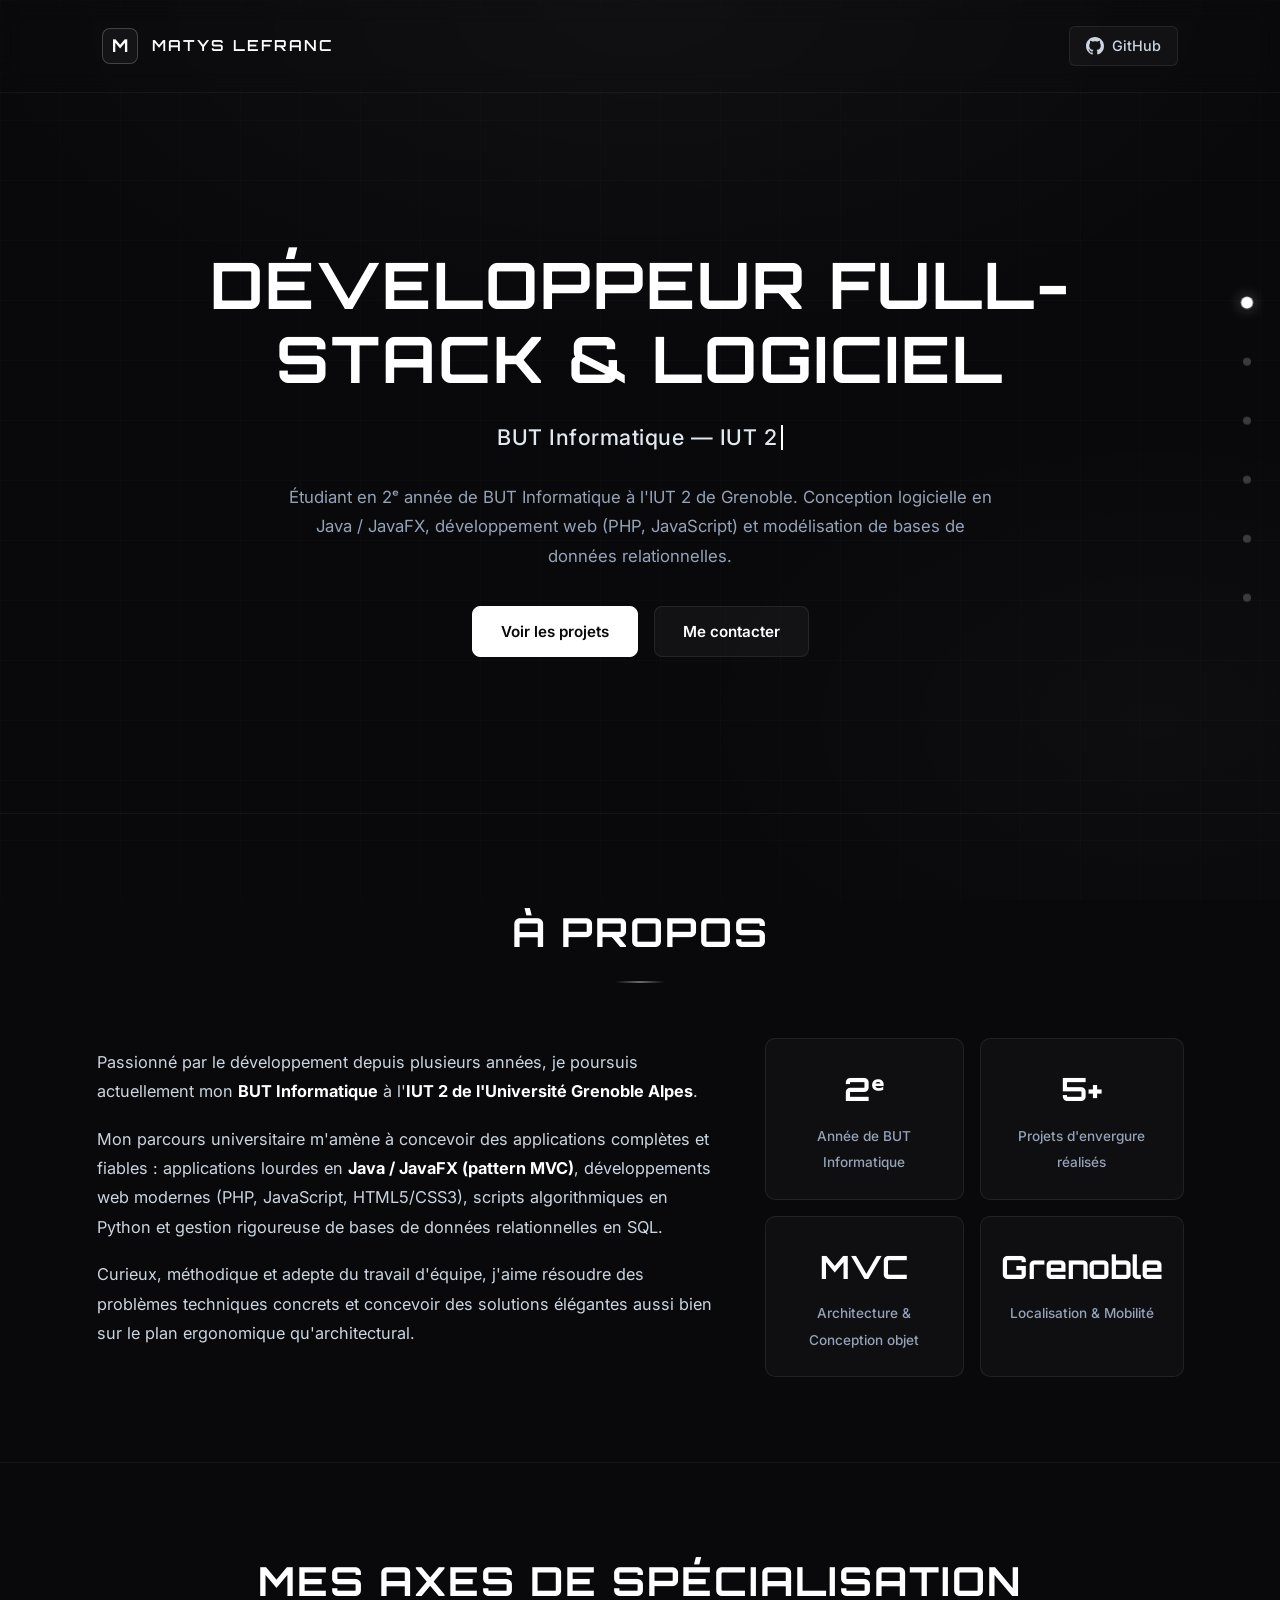
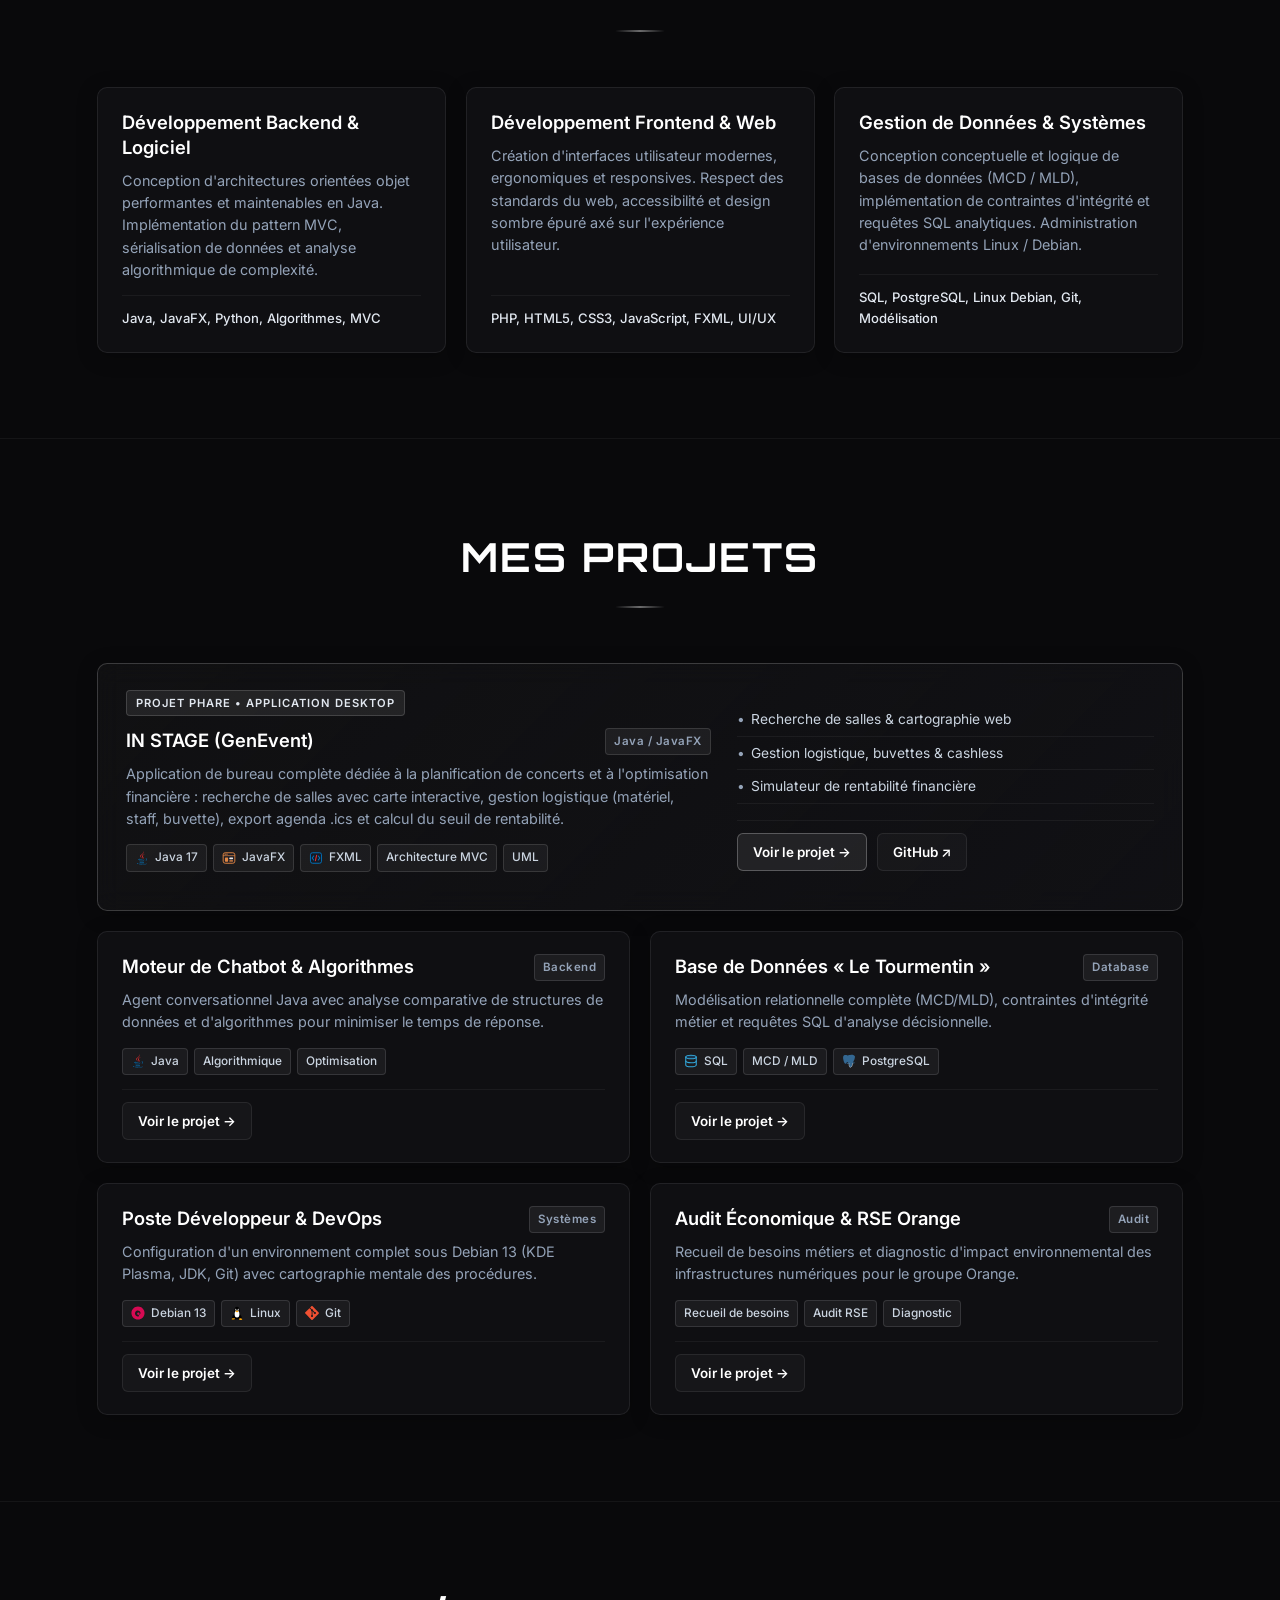
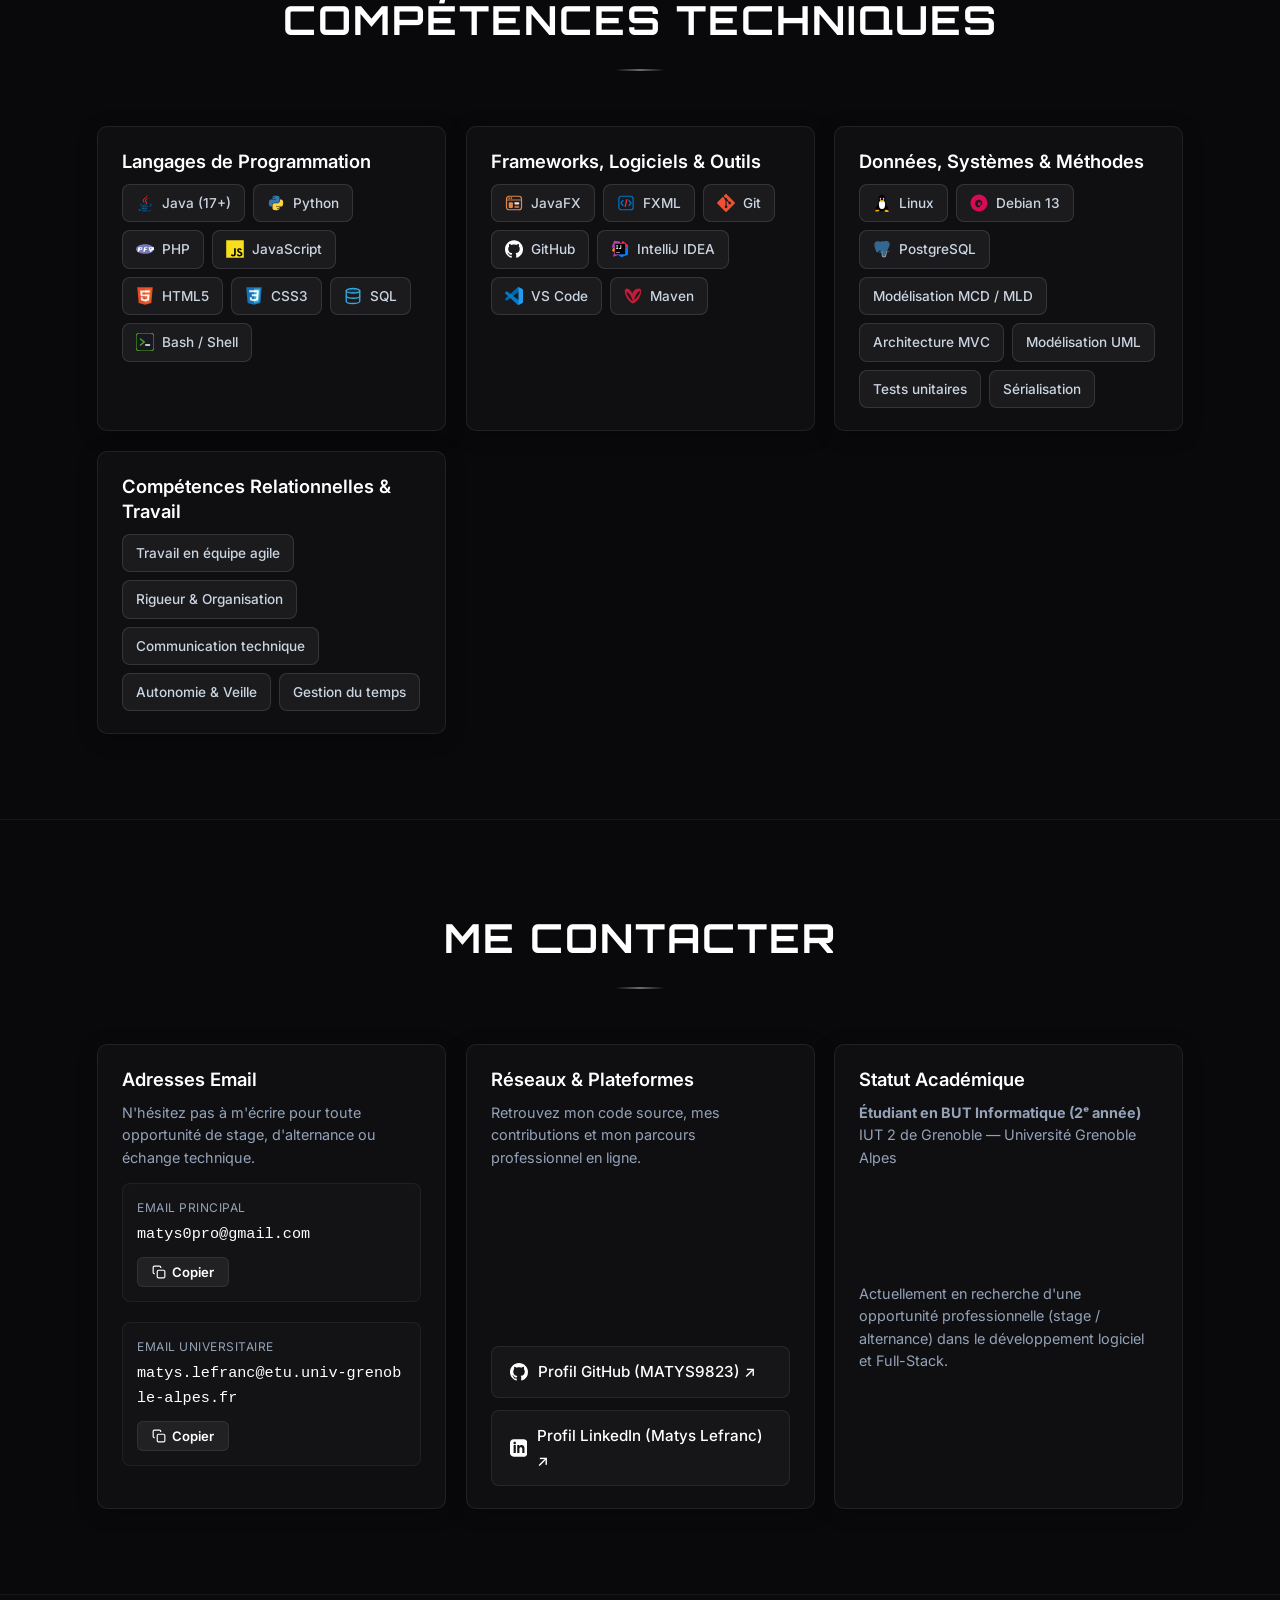
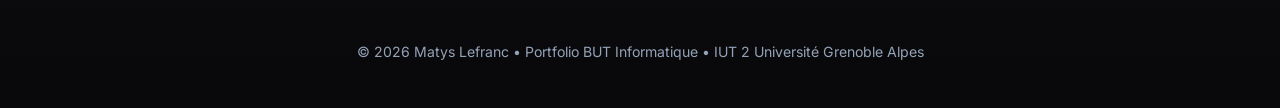
==== commit f8f5697f: "feat(skills): ajout des logos vectoriels, ajout de PHP, épuration et harmonisation du code" ====
--- a/index.html
+++ b/index.html
@@ -3,7 +3,7 @@
 <head>
     <meta charset="UTF-8">
     <meta name="viewport" content="width=device-width, initial-scale=1.0">
-    <meta name="description" content="Portfolio de Matys Lefranc — Étudiant en 2e année de BUT Informatique à l'IUT 2 de Grenoble. Développeur Full-Stack & Logiciel (Java, JavaFX, Python, Web, SQL).">
+    <meta name="description" content="Portfolio de Matys Lefranc — Étudiant en 2e année de BUT Informatique à l'IUT 2 de Grenoble. Développeur Full-Stack & Logiciel (Java, JavaFX, Python, PHP, Web, SQL).">
     <meta name="author" content="Matys Lefranc">
     <meta name="theme-color" content="#07070a">
 
@@ -27,6 +27,122 @@
     <link rel="stylesheet" href="style_main.css">
 </head>
 <body>
+        <svg xmlns="http://www.w3.org/2000/svg" style="position: absolute; width: 0; height: 0; overflow: hidden; pointer-events: none;" aria-hidden="true">
+<symbol id="icon-java" viewBox="0 0 128 128">
+<path fill="#0074BD" d="M47.617 98.12s-4.767 2.774 3.397 3.71c9.892 1.13 14.947.968 25.845-1.092 0 0 2.871 1.795 6.873 3.351-24.439 10.47-55.308-.607-36.115-5.969zm-2.988-13.665s-5.348 3.959 2.823 4.805c10.567 1.091 18.91 1.18 33.354-1.6 0 0 1.993 2.025 5.132 3.131-29.542 8.64-62.446.68-41.309-6.336z"/>
+<path fill="#EA2D2E" d="M69.802 61.271c6.025 6.935-1.58 13.17-1.58 13.17s15.289-7.891 8.269-17.777c-6.559-9.215-11.587-13.792 15.635-29.58 0 .001-42.731 10.67-22.324 34.187z"/>
+<path fill="#0074BD" d="M102.123 108.229s3.529 2.91-3.888 5.159c-14.102 4.272-58.706 5.56-71.094.171-4.451-1.938 3.899-4.625 6.526-5.192 2.739-.593 4.303-.485 4.303-.485-4.953-3.487-32.013 6.85-13.743 9.815 49.821 8.076 90.817-3.637 77.896-9.468zM49.912 70.294s-22.686 5.389-8.033 7.348c6.188.828 18.518.638 30.011-.326 9.39-.789 18.813-2.474 18.813-2.474s-3.308 1.419-5.704 3.053c-23.042 6.061-67.544 3.238-54.731-2.958 10.832-5.239 19.644-4.643 19.644-4.643zm40.697 22.747c23.421-12.167 12.591-23.86 5.032-22.285-1.848.385-2.677.72-2.677.72s.688-1.079 2-1.543c14.953-5.255 26.451 15.503-4.823 23.725 0-.002.359-.327.468-.617z"/>
+<path fill="#EA2D2E" d="M76.491 1.587S89.459 14.563 64.188 34.51c-20.266 16.006-4.621 25.13-.007 35.559-11.831-10.673-20.509-20.07-14.688-28.815C58.041 28.42 81.722 22.195 76.491 1.587z"/>
+<path fill="#0074BD" d="M52.214 126.021c22.476 1.437 57-.8 57.817-11.436 0 0-1.571 4.032-18.577 7.231-19.186 3.612-42.854 3.191-56.887.874 0 .001 2.875 2.381 17.647 3.331z"/>
+</symbol>
+
+<symbol id="icon-python" viewBox="0 0 128 128">
+<path fill="#3776AB" d="M63.391 1.988c-4.222.02-8.252.379-11.8 1.007-10.45 1.846-12.346 5.71-12.346 12.837v9.411h24.693v3.137H29.977c-7.176 0-13.46 4.313-15.426 12.521-2.268 9.405-2.368 15.275 0 25.096 1.755 7.311 5.947 12.519 13.124 12.519h8.491V67.234c0-8.151 7.051-15.34 15.426-15.34h24.665c6.866 0 12.346-5.654 12.346-12.548V15.833c0-6.693-5.646-11.72-12.346-12.837-4.244-.706-8.645-1.027-12.866-1.008zM50.037 9.557c2.55 0 4.634 2.117 4.634 4.721 0 2.593-2.083 4.69-4.634 4.69-2.56 0-4.633-2.097-4.633-4.69-.001-2.604 2.073-4.721 4.633-4.721z" transform="translate(0 10.26)"/>
+<path fill="#FFD43B" d="M91.682 28.38v10.966c0 8.5-7.208 15.655-15.426 15.655H51.591c-6.756 0-12.346 5.783-12.346 12.549v23.515c0 6.691 5.818 10.628 12.346 12.547 7.816 2.297 15.312 2.713 24.665 0 6.216-1.801 12.346-5.423 12.346-12.547v-9.412H63.938v-3.138h37.012c7.176 0 9.852-5.005 12.348-12.519 2.578-7.735 2.467-15.174 0-25.096-1.774-7.145-5.161-12.521-12.348-12.521h-9.268zM77.809 87.927c2.561 0 4.634 2.097 4.634 4.692 0 2.602-2.074 4.719-4.634 4.719-2.55 0-4.633-2.117-4.633-4.719 0-2.595 2.083-4.692 4.633-4.692z" transform="translate(0 10.26)"/>
+</symbol>
+
+<symbol id="icon-php" viewBox="0 0 256 136">
+<path fill="#777BB4" d="M128 0C57.3 0 0 30.4 0 68s57.3 68 128 68 128-30.4 128-68-57.3-68-128-68z"/>
+<path fill="#ffffff" d="M72.2 41.5H38.5c-2.4 0-4.5 1.7-5 4.1L20.8 104c-.3 1.5.8 2.9 2.3 2.9h15.2c2.4 0 4.5-1.7 5-4.1l3.5-17.7h13.2c16.3 0 26.5-8.5 29.5-23.7 2.9-14.7-5.2-19.9-17.3-19.9zm-8.8 29.7h-9.8l3.6-17.8h9.8c6.7 0 9.7 2.9 8.2 10.3-1.4 7.2-5.4 7.5-11.8 7.5zm72.8-29.7h-15.2c-2.4 0-4.5 1.7-5 4.1L103.3 104c-.3 1.5.8 2.9 2.3 2.9h15.2c2.4 0 4.5-1.7 5-4.1l4-20.1h15.1c2.4 0 4.5-1.7 5-4.1l1.7-8.5c.3-1.5-.8-2.9-2.3-2.9h-16.8l3.4-17.3h17.9c2.4 0 4.5-1.7 5-4.1l1.7-8.5c.3-1.5-.8-2.9-2.3-2.9zm80.2 0h-33.7c-2.4 0-4.5 1.7-5 4.1L197 104c-.3 1.5.8 2.9 2.3 2.9h15.2c2.4 0 4.5-1.7 5-4.1l3.5-17.7h13.2c16.3 0 26.5-8.5 29.5-23.7 2.9-14.7-5.2-19.9-17.3-19.9zm-8.8 29.7h-9.8l3.6-17.8h9.8c6.7 0 9.7 2.9 8.2 10.3-1.4 7.2-5.4 7.5-11.8 7.5z"/>
+</symbol>
+
+<symbol id="icon-javascript" viewBox="0 0 128 128">
+<path fill="#F7DF1E" d="M1.408 1.408h125.184v125.185H1.408z"/>
+<path fill="#000000" d="M116.347 96.736c-.917-5.711-4.641-10.508-15.672-14.981-3.832-1.761-8.104-3.022-9.377-5.926-.452-1.69-.512-2.642-.226-3.665.821-3.32 4.784-4.355 7.925-3.403 2.023.678 3.938 2.237 5.093 4.724 5.402-3.498 5.391-3.475 9.163-5.879-1.381-2.141-2.118-3.129-3.022-4.045-3.249-3.629-7.676-5.498-14.756-5.355l-3.688.477c-3.534.893-6.902 2.748-8.877 5.235-5.926 6.724-4.236 18.492 2.975 23.335 7.104 5.332 17.54 6.545 18.873 11.531 1.297 6.104-4.486 8.08-10.234 7.378-4.236-.881-6.592-3.034-9.139-6.949-4.688 2.713-4.688 2.713-9.508 5.485 1.143 2.499 2.344 3.63 4.26 5.795 9.068 9.198 31.76 8.746 35.83-5.176.165-.478 1.261-3.666.38-8.581zM69.462 58.943H57.753l-.048 30.272c0 6.438.333 12.34-.714 14.149-1.713 3.558-6.152 3.117-8.175 2.427-2.059-1.012-3.106-2.451-4.319-4.485-.333-.584-.583-1.036-.667-1.071l-9.52 5.83c1.583 3.249 3.915 6.069 6.902 7.901 4.462 2.678 10.459 3.499 16.731 2.059 4.082-1.189 7.604-3.652 9.448-7.401 2.666-4.915 2.094-10.864 2.07-17.444.06-10.735.001-21.468.001-32.237z"/>
+</symbol>
+
+<symbol id="icon-html5" viewBox="0 0 128 128">
+<path fill="#E44D26" d="M19.037 113.876L9.032 1.661h109.936l-10.016 112.198-45.019 12.48z"/>
+<path fill="#F16529" d="M64 116.8l36.378-10.086 8.559-95.878H64z"/>
+<path fill="#EBEBEB" d="M64 52.455H45.788L44.53 38.361H64V24.599H29.489l.33 3.692 3.382 37.927H64zm0 35.743l-.061.017-15.327-4.14-.979-10.975H33.816l1.928 21.609 28.193 7.826.063-.017z"/>
+<path fill="#fff" d="M63.952 52.455v13.763h16.947l-1.597 17.849-15.35 4.143v14.319l28.215-7.82.207-2.325 3.234-36.233.335-3.696h-3.708zm0-27.856v13.762h33.244l.276-3.092.628-6.978.329-3.692z"/>
+</symbol>
+
+<symbol id="icon-css3" viewBox="0 0 128 128">
+<path fill="#1572B6" d="M18.814 114.123L8.76 1.352h110.48l-10.064 112.754-45.243 12.543-45.119-12.526z"/>
+<path fill="#33A9DC" d="M64.001 117.062l36.559-10.136 8.601-96.354h-45.16v106.49z"/>
+<path fill="#fff" d="M64.001 51.429h18.302l1.264-14.163H64.001V23.435h34.682l-.332 3.711-3.4 38.114h-30.95V51.429z"/>
+<path fill="#EBEBEB" d="M64.083 87.349l-.061.018-15.403-4.159-.985-11.031H33.752l1.937 21.717 28.331 7.863.063-.018v-14.39z"/>
+<path fill="#fff" d="M81.127 64.675l-1.666 18.522-15.426 4.164v14.39l28.354-7.858.208-2.337 2.406-26.881H81.127z"/>
+<path fill="#EBEBEB" d="M64.048 23.435v13.831H30.64l-.277-3.108-.63-7.012-.331-3.711h34.646zm-.047 27.996v13.831H48.792l-.277-3.108-.631-7.012-.33-3.711h16.447z"/>
+</symbol>
+
+<symbol id="icon-sql" viewBox="0 0 24 24" fill="none" stroke="#33A9DC" stroke-width="1.8" stroke-linecap="round" stroke-linejoin="round">
+<ellipse cx="12" cy="5" rx="9" ry="3" fill="#1572B6" fill-opacity="0.3"/>
+<path d="M21 12c0 1.66-4 3-9 3s-9-1.34-9-3"/>
+<path d="M3 5v14c0 1.66 4 3 9 3s9-1.34 9-3V5"/>
+</symbol>
+
+<symbol id="icon-postgres" viewBox="0 0 128 128">
+<path fill="#336791" d="M115.731 77.44c-13.925 2.873-14.882-1.842-14.882-1.842 14.703-21.816 20.849-49.51 15.545-56.287C101.924.823 76.875 9.566 76.457 9.793l-.135.024c-2.751-.571-5.83-.911-9.291-.967-6.301-.103-11.08 1.652-14.707 4.402 0 0-44.684-18.408-42.606 23.151.442 8.842 12.672 66.899 27.26 49.363 5.332-6.412 10.483-11.834 10.483-11.834 2.559 1.699 5.622 2.567 8.833 2.255l.25-.212c-.078.796-.042 1.575.1 2.497-3.758 4.199-2.654 4.936-10.167 6.482-7.602 1.566-3.136 4.355-.22 5.084 3.534.884 11.712 2.136 17.237-5.598l-.221.882c1.473 1.18 2.507 7.672 2.334 13.557-.174 5.885-.29 9.926.871 13.082 1.16 3.156 2.316 10.256 12.192 8.14 8.252-1.768 12.528-6.351 13.124-13.995.422-5.435 1.377-4.631 1.438-9.49l.767-2.3c.884-7.367.14-9.743 5.225-8.638l1.235.108c3.742.17 8.639-.602 11.514-1.938 6.19-2.871 9.861-7.667 3.758-6.408z"/>
+<path fill="#fff" d="M75.957 122.307c-8.232 0-10.84-6.519-11.907-9.185-1.562-3.907-1.899-19.069-1.551-31.503a1.59 1.59 0 011.64-1.55 1.594 1.594 0 011.55 1.639c-.401 14.341.168 27.337 1.324 30.229 1.804 4.509 4.54 8.453 12.275 6.796 7.343-1.575 10.093-4.359 11.318-11.46.94-5.449 2.799-20.951 3.028-24.01a1.593 1.593 0 011.71-1.472 1.597 1.597 0 011.472 1.71c-.239 3.185-2.089 18.657-3.065 24.315-1.446 8.387-5.185 12.191-13.794 14.037-1.463.313-2.792.453-4 .454z"/>
+</symbol>
+
+<symbol id="icon-bash" viewBox="0 0 24 24">
+<rect width="24" height="24" rx="5" fill="#181820" stroke="#4EAA25" stroke-width="1.5"/>
+<path d="M6 8l5 4-5 4" stroke="#4EAA25" stroke-width="2" stroke-linecap="round" stroke-linejoin="round" fill="none"/>
+<line x1="13" y1="16" x2="18" y2="16" stroke="#ffffff" stroke-width="2" stroke-linecap="round"/>
+</symbol>
+
+<symbol id="icon-javafx" viewBox="0 0 24 24">
+<rect x="2" y="3" width="20" height="18" rx="3.5" fill="#1c1c24" stroke="#e28743" stroke-width="1.6"/>
+<line x1="2" y1="8" x2="22" y2="8" stroke="#e28743" stroke-width="1.2"/>
+<circle cx="5.5" cy="5.5" r="1.1" fill="#e28743"/>
+<circle cx="8.5" cy="5.5" r="1.1" fill="#e28743"/>
+<rect x="5" y="11" width="5.5" height="7.5" rx="1.2" fill="#e28743"/>
+<rect x="12.5" y="11" width="6.5" height="3" rx="1" fill="#ffffff" opacity="0.9"/>
+<rect x="12.5" y="15.5" width="6.5" height="3" rx="1" fill="#e28743" opacity="0.75"/>
+</symbol>
+
+<symbol id="icon-fxml" viewBox="0 0 24 24">
+<rect x="2.5" y="3" width="19" height="18" rx="3.5" fill="#161922" stroke="#0074BD" stroke-width="1.6"/>
+<path d="M8 8.5L5.5 12L8 15.5" stroke="#0074BD" stroke-width="1.8" stroke-linecap="round" stroke-linejoin="round" fill="none"/>
+<path d="M16 8.5L18.5 12L16 15.5" stroke="#0074BD" stroke-width="1.8" stroke-linecap="round" stroke-linejoin="round" fill="none"/>
+<path d="M13 7.5L11 16.5" stroke="#EA2D2E" stroke-width="1.8" stroke-linecap="round"/>
+</symbol>
+
+<symbol id="icon-git" viewBox="0 0 128 128">
+<path fill="#F05032" d="M124.737 58.378L69.621 3.264c-3.172-3.174-8.32-3.174-11.497 0L46.68 14.71l14.518 14.518c3.375-1.139 7.243-.375 9.932 2.314 2.703 2.706 3.461 6.607 2.294 9.993l13.992 13.993c3.385-1.167 7.292-.413 9.994 2.295 3.78 3.777 3.78 9.9 0 13.679a9.673 9.673 0 01-13.683 0 9.677 9.677 0 01-2.105-10.521L68.574 47.933l-.002 34.341a9.708 9.708 0 012.559 1.828c3.778 3.777 3.778 9.898 0 13.683-3.779 3.777-9.904 3.777-13.679 0-3.778-3.784-3.778-9.905 0-13.683a9.65 9.65 0 013.167-2.11V47.333a9.581 9.581 0 01-3.167-2.111c-2.862-2.86-3.551-7.06-2.083-10.576L41.056 20.333 3.264 58.123a8.133 8.133 0 000 11.5l55.117 55.114c3.174 3.174 8.32 3.174 11.499 0l54.858-54.858a8.135 8.135 0 00-.001-11.501z"/>
+</symbol>
+
+<symbol id="icon-github" viewBox="0 0 24 24">
+<path fill="#ffffff" d="M12 .297c-6.63 0-12 5.373-12 12 0 5.303 3.438 9.8 8.205 11.385.6.113.82-.258.82-.577 0-.285-.01-1.04-.015-2.04-3.338.724-4.042-1.61-4.042-1.61C4.422 18.07 3.633 17.7 3.633 17.7c-1.087-.744.084-.729.084-.729 1.205.084 1.838 1.236 1.838 1.236 1.07 1.835 2.809 1.305 3.495.998.108-.776.417-1.305.76-1.605-2.665-.3-5.466-1.332-5.466-5.93 0-1.31.465-2.38 1.235-3.22-.135-.303-.54-1.523.105-3.176 0 0 1.005-.322 3.3 1.23.96-.267 1.98-.399 3-.405 1.02.006 2.04.138 3 .405 2.28-1.552 3.285-1.23 3.285-1.23.645 1.653.24 2.873.12 3.176.765.84 1.23 1.91 1.23 3.22 0 4.61-2.805 5.625-5.475 5.92.42.36.81 1.096.81 2.22 0 1.606-.015 2.896-.015 3.286 0 .315.21.69.825.57C20.565 22.092 24 17.592 24 12.297c0-6.627-5.373-12-12-12"/>
+</symbol>
+
+<symbol id="icon-intellij" viewBox="0 0 128 128">
+<path fill="#087cfa" d="m121.988 36.68-2.105 67.78L74.8 122.517l-24.55-15.849Zm0 0"/>
+<path fill="#FE2857" d="M121.988 36.68 99.68 58.44 71.035 23.297l14.14-15.899Zm0 0"/>
+<path fill="#FC801D" d="M23.492 88.027 6.277 74.434 16.41 55.676l15.223 5.094Zm0 0"/>
+<path fill="#AF42AE" d="m50.25 106.668-35.852 12.957 7.508-26.293 9.727-32.562L4.96 51.848 21.906 5.484l38.301 4.524L99.68 58.44Zm0 0"/>
+<path fill="#000" d="M27.43 27.43h73.14v73.14H27.43Zm0 0"/>
+<path fill="#fff" d="M36.547 86.746h27.43v4.574h-27.43Zm13.691-45.152v-4.996h-13.64v4.996h3.824v17.261h-3.824v5h13.64v-5h-3.816V41.594Zm13.078 22.648a10.802 10.802 0 0 1-5.351-1.219 12.299 12.299 0 0 1-3.559-2.875l3.766-4.207c.687.778 1.484 1.45 2.367 2a4.849 4.849 0 0 0 2.621.73 3.46 3.46 0 0 0 2.668-1.058 5.07 5.07 0 0 0 .977-3.449V36.57h6.093v17.86a12.384 12.384 0 0 1-.668 4.254 7.919 7.919 0 0 1-4.964 4.879 12.097 12.097 0 0 1-4.036.632"/>
+</symbol>
+
+<symbol id="icon-vscode" viewBox="0 0 128 128">
+<path fill="#0065A9" d="M123.471 13.82 97.097 1.12A7.973 7.973 0 0 0 88 2.668L1.662 81.387a5.333 5.333 0 0 0 .006 7.887l7.052 6.411a5.333 5.333 0 0 0 6.811.303l103.971-78.875c3.488-2.646 8.498-.158 8.498 4.22v-.306a8.001 8.001 0 0 0-4.529-7.208Z"/>
+<path fill="#007ACC" d="m123.471 114.181-26.374 12.698A7.973 7.973 0 0 1 88 125.333L1.662 46.613a5.333 5.333 0 0 1 .006-7.887l7.052-6.411a5.333 5.333 0 0 1 6.811-.303l103.971 78.874c3.488 2.647 8.498.159 8.498-4.219v.306a8.001 8.001 0 0 1-4.529 7.208Z"/>
+<path fill="#1F9CF0" d="M97.098 126.882A7.977 7.977 0 0 1 88 125.333c2.952 2.952 8 .861 8-3.314V5.98c0-4.175-5.048-6.266-8-3.313a7.977 7.977 0 0 1 9.098-1.549L123.467 13.8A8 8 0 0 1 128 21.01v85.982a8 8 0 0 1-4.533 7.21l-26.369 12.681Z"/>
+</symbol>
+
+<symbol id="icon-maven" viewBox="0 0 24 24">
+<path fill="#C71A36" d="M19.5 2C15 2 12.5 5 11 8.5 10 6 7 2 3.5 2 2 2 1 3.5 1 5c0 6.5 5 15 11 17 6-2 11-10.5 11-17 0-1.5-1-3-3.5-3zm-7.5 16.5C8 16.8 4 11 3.2 6.5c1.8.3 4 2.2 5.3 4.5l3.5 7.5zm1-1.5l3.5-7.5c1.3-2.3 3.5-4.2 5.3-4.5-.8 4.5-4.8 10.3-8.8 12z"/>
+</symbol>
+
+<symbol id="icon-debian" viewBox="0 0 128 128">
+<path fill="#D70A53" d="M64 4C30.9 4 4 30.9 4 64s26.9 60 60 60 60-26.9 60-60S97.1 4 64 4zm7.8 89.2c-15.5 5.5-30.8-3.2-34.4-17.6-3.8-15 4.3-30.6 19.3-34.5 1.7-.4 3.4-.6 5-.6 10.5 0 20.3 6.4 23.8 16.7 1 2.9 1.3 5.9.9 8.9-.4 2.9-1.5 5.7-3.2 8-3.4 4.8-8.8 7.6-14.7 7.6-2.1 0-4.2-.4-6.2-1.3-3.7-1.6-6.2-5-6.6-9-.4-4 1.2-7.8 4.4-10.3 3.1-2.4 7.2-3.3 11.1-2.3 2.1.5 4 1.6 5.3 3.2 1.3 1.6 1.9 3.6 1.8 5.6-.2 2.9-2 5.3-4.8 6.1-1.2.3-2.4.3-3.6-.1-1.8-.7-3-2.4-2.9-4.3.1-1.3.8-2.5 1.9-3.2 1-.7 2.3-.9 3.5-.6.5.1.9.4 1.2.8.3.4.4.9.3 1.4-.2.8-.9 1.3-1.7 1.3-.3 0-.6-.1-.8-.3-.3-.2-.5-.6-.4-1 .1-.5.6-.8 1.1-.7.2 0 .4.1.5.3.1.2.1.4 0 .6-.1.2-.4.4-.6.3"/>
+</symbol>
+
+<symbol id="icon-linux" viewBox="0 0 128 128">
+<path fill="#000000" d="M64 6c-18 0-25 18-25 36 0 11 3 23-4 35-5 8-15 16-15 28 0 10 10 17 24 17 6 0 13-2 20-2s14 2 20 2c14 0 24-7 24-17 0-12-10-20-15-28-7-12-4-24-4-35 0-18-7-36-25-36z"/>
+<ellipse cx="64" cy="74" rx="22" ry="32" fill="#FFFFFF"/>
+<ellipse cx="53" cy="34" rx="5" ry="8" fill="#FFFFFF"/>
+<ellipse cx="75" cy="34" rx="5" ry="8" fill="#FFFFFF"/>
+<circle cx="55" cy="35" r="3" fill="#000000"/>
+<circle cx="73" cy="35" r="3" fill="#000000"/>
+<path fill="#FFA500" d="M52 44c4-2 20-2 24 0 3 4-1 12-12 12s-15-8-12-12z"/>
+<path fill="#FFA500" d="M30 112c-8 0-14 4-14 8 0 3 6 4 14 4 10 0 16-5 16-8s-6-4-16-4zm68 0c-10 0-16 4-16 8s6 8 16 8c8 0 14-1 14-4 0-4-6-12-14-12z"/>
+</symbol>
+</svg>
 
     <!-- Navigation latérale discrète par points (Desktop) -->
     <nav class="dot-nav" aria-label="Navigation principale">
@@ -63,7 +179,7 @@
                     <span id="typing-text">BUT Informatique — IUT 2 Grenoble</span><span class="typing-cursor"></span>
                 </p>
                 <p class="hero-description fade-in delay-3">
-                    Étudiant passionné par la conception logicielle et les architectures robustes. De la logique backend en Java / Python aux interfaces modernes et responsives en passant par la modélisation de données.
+                    Étudiant en 2ᵉ année de BUT Informatique à l'IUT 2 de Grenoble. Conception logicielle en Java / JavaFX, développement web (PHP, JavaScript) et modélisation de bases de données relationnelles.
                 </p>
                 <div class="hero-cta fade-in delay-4">
                     <a href="#projects" class="btn btn-primary">Voir les projets</a>
@@ -79,7 +195,7 @@
                 <div class="about-grid">
                     <div class="about-text fade-in-left">
                         <p>Passionné par le développement depuis plusieurs années, je poursuis actuellement mon <strong>BUT Informatique</strong> à l'<strong>IUT 2 de l'Université Grenoble Alpes</strong>.</p>
-                        <p>Mon parcours universitaire m'amène à concevoir des applications complètes et fiables : applications lourdes en <strong>Java / JavaFX (pattern MVC)</strong>, développements web modernes, scripts algorithmiques en Python et gestion rigoureuse de bases de données relationnelles en SQL.</p>
+                        <p>Mon parcours universitaire m'amène à concevoir des applications complètes et fiables : applications lourdes en <strong>Java / JavaFX (pattern MVC)</strong>, développements web modernes (PHP, JavaScript, HTML5/CSS3), scripts algorithmiques en Python et gestion rigoureuse de bases de données relationnelles en SQL.</p>
                         <p>Curieux, méthodique et adepte du travail d'équipe, j'aime résoudre des problèmes techniques concrets et concevoir des solutions élégantes aussi bien sur le plan ergonomique qu'architectural.</p>
                     </div>
                     <div class="about-highlights fade-in-right">
@@ -118,7 +234,7 @@
                     <div class="spec-card fade-in delay-2">
                         <h3>Développement Frontend & Web</h3>
                         <p>Création d'interfaces utilisateur modernes, ergonomiques et responsives. Respect des standards du web, accessibilité et design sombre épuré axé sur l'expérience utilisateur.</p>
-                        <div class="spec-techs">HTML5, CSS3, JavaScript, FXML, UI/UX</div>
+                        <div class="spec-techs">PHP, HTML5, CSS3, JavaScript, FXML, UI/UX</div>
                     </div>
 
                     <div class="spec-card fade-in delay-3">
@@ -149,9 +265,9 @@
                                     Application de bureau complète dédiée à la planification de concerts et à l'optimisation financière : recherche de salles avec carte interactive, gestion logistique (matériel, staff, buvette), export agenda .ics et calcul du seuil de rentabilité.
                                 </p>
                                 <div class="tech-stack">
-                                    <span class="tech-badge">Java 17</span>
-                                    <span class="tech-badge">JavaFX</span>
-                                    <span class="tech-badge">FXML</span>
+                                    <span class="tech-badge"><svg class="skill-icon" aria-hidden="true"><use href="#icon-java"></use></svg>Java 17</span>
+                                    <span class="tech-badge"><svg class="skill-icon" aria-hidden="true"><use href="#icon-javafx"></use></svg>JavaFX</span>
+                                    <span class="tech-badge"><svg class="skill-icon" aria-hidden="true"><use href="#icon-fxml"></use></svg>FXML</span>
                                     <span class="tech-badge">Architecture MVC</span>
                                     <span class="tech-badge">UML</span>
                                 </div>
@@ -182,7 +298,7 @@
                             Agent conversationnel Java avec analyse comparative de structures de données et d'algorithmes pour minimiser le temps de réponse.
                         </p>
                         <div class="tech-stack">
-                            <span class="tech-badge">Java</span>
+                            <span class="tech-badge"><svg class="skill-icon" aria-hidden="true"><use href="#icon-java"></use></svg>Java</span>
                             <span class="tech-badge">Algorithmique</span>
                             <span class="tech-badge">Optimisation</span>
                         </div>
@@ -201,9 +317,9 @@
                             Modélisation relationnelle complète (MCD/MLD), contraintes d'intégrité métier et requêtes SQL d'analyse décisionnelle.
                         </p>
                         <div class="tech-stack">
-                            <span class="tech-badge">SQL</span>
+                            <span class="tech-badge"><svg class="skill-icon" aria-hidden="true"><use href="#icon-sql"></use></svg>SQL</span>
                             <span class="tech-badge">MCD / MLD</span>
-                            <span class="tech-badge">PostgreSQL</span>
+                            <span class="tech-badge"><svg class="skill-icon" aria-hidden="true"><use href="#icon-postgres"></use></svg>PostgreSQL</span>
                         </div>
                         <div class="project-links">
                             <a href="./projets/database-screenshots.html" class="project-link">Voir le projet →</a>
@@ -220,9 +336,9 @@
                             Configuration d'un environnement complet sous Debian 13 (KDE Plasma, JDK, Git) avec cartographie mentale des procédures.
                         </p>
                         <div class="tech-stack">
-                            <span class="tech-badge">Debian 13</span>
-                            <span class="tech-badge">Linux</span>
-                            <span class="tech-badge">Git</span>
+                            <span class="tech-badge"><svg class="skill-icon" aria-hidden="true"><use href="#icon-debian"></use></svg>Debian 13</span>
+                            <span class="tech-badge"><svg class="skill-icon" aria-hidden="true"><use href="#icon-linux"></use></svg>Linux</span>
+                            <span class="tech-badge"><svg class="skill-icon" aria-hidden="true"><use href="#icon-git"></use></svg>Git</span>
                         </div>
                         <div class="project-links">
                             <a href="./projets/infrastructure-screenshots.html" class="project-link">Voir le projet →</a>
@@ -261,34 +377,39 @@
                     <div class="skill-category fade-in delay-1">
                         <h3>Langages de Programmation</h3>
                         <div class="skill-badges">
-                            <span class="skill-badge">Java (17+)</span>
-                            <span class="skill-badge">Python</span>
-                            <span class="skill-badge">JavaScript</span>
-                            <span class="skill-badge">HTML5 / CSS3</span>
-                            <span class="skill-badge">SQL</span>
-                            <span class="skill-badge">Bash / Shell</span>
+                            <span class="skill-badge"><svg class="skill-icon" aria-hidden="true"><use href="#icon-java"></use></svg>Java (17+)</span>
+                            <span class="skill-badge"><svg class="skill-icon" aria-hidden="true"><use href="#icon-python"></use></svg>Python</span>
+                            <span class="skill-badge"><svg class="skill-icon" aria-hidden="true"><use href="#icon-php"></use></svg>PHP</span>
+                            <span class="skill-badge"><svg class="skill-icon" aria-hidden="true"><use href="#icon-javascript"></use></svg>JavaScript</span>
+                            <span class="skill-badge"><svg class="skill-icon" aria-hidden="true"><use href="#icon-html5"></use></svg>HTML5</span>
+                            <span class="skill-badge"><svg class="skill-icon" aria-hidden="true"><use href="#icon-css3"></use></svg>CSS3</span>
+                            <span class="skill-badge"><svg class="skill-icon" aria-hidden="true"><use href="#icon-sql"></use></svg>SQL</span>
+                            <span class="skill-badge"><svg class="skill-icon" aria-hidden="true"><use href="#icon-bash"></use></svg>Bash / Shell</span>
                         </div>
                     </div>
 
                     <div class="skill-category fade-in delay-2">
-                        <h3>Frameworks, IHM & Outils</h3>
+                        <h3>Frameworks, Logiciels & Outils</h3>
                         <div class="skill-badges">
-                            <span class="skill-badge">JavaFX</span>
-                            <span class="skill-badge">FXML</span>
-                            <span class="skill-badge">Git & GitHub</span>
-                            <span class="skill-badge">IntelliJ IDEA</span>
-                            <span class="skill-badge">VS Code</span>
-                            <span class="skill-badge">Maven</span>
+                            <span class="skill-badge"><svg class="skill-icon" aria-hidden="true"><use href="#icon-javafx"></use></svg>JavaFX</span>
+                            <span class="skill-badge"><svg class="skill-icon" aria-hidden="true"><use href="#icon-fxml"></use></svg>FXML</span>
+                            <span class="skill-badge"><svg class="skill-icon" aria-hidden="true"><use href="#icon-git"></use></svg>Git</span>
+                            <span class="skill-badge"><svg class="skill-icon" aria-hidden="true"><use href="#icon-github"></use></svg>GitHub</span>
+                            <span class="skill-badge"><svg class="skill-icon" aria-hidden="true"><use href="#icon-intellij"></use></svg>IntelliJ IDEA</span>
+                            <span class="skill-badge"><svg class="skill-icon" aria-hidden="true"><use href="#icon-vscode"></use></svg>VS Code</span>
+                            <span class="skill-badge"><svg class="skill-icon" aria-hidden="true"><use href="#icon-maven"></use></svg>Maven</span>
                         </div>
                     </div>
 
                     <div class="skill-category fade-in delay-3">
                         <h3>Données, Systèmes & Méthodes</h3>
                         <div class="skill-badges">
+                            <span class="skill-badge"><svg class="skill-icon" aria-hidden="true"><use href="#icon-linux"></use></svg>Linux</span>
+                            <span class="skill-badge"><svg class="skill-icon" aria-hidden="true"><use href="#icon-debian"></use></svg>Debian 13</span>
+                            <span class="skill-badge"><svg class="skill-icon" aria-hidden="true"><use href="#icon-postgres"></use></svg>PostgreSQL</span>
                             <span class="skill-badge">Modélisation MCD / MLD</span>
                             <span class="skill-badge">Architecture MVC</span>
                             <span class="skill-badge">Modélisation UML</span>
-                            <span class="skill-badge">Linux / Debian</span>
                             <span class="skill-badge">Tests unitaires</span>
                             <span class="skill-badge">Sérialisation</span>
                         </div>
@@ -370,7 +491,7 @@
 
     <!-- Pied de page / Footer -->
     <footer>
-        <p>&copy; 2026 Matys Lefranc • Développé avec passion pour le web & le logiciel • IUT 2 Grenoble</p>
+        <p>&copy; 2026 Matys Lefranc • Portfolio BUT Informatique • IUT 2 Université Grenoble Alpes</p>
     </footer>
 
     <!-- Lightbox modal réutilisable -->
--- a/style_main.css
+++ b/style_main.css
@@ -600,6 +600,14 @@
     font-weight: 500;
     border: 1px solid var(--badge-border);
     transition: var(--transition);
+    display: inline-flex;
+    align-items: center;
+    gap: 6px;
+}
+
+.tech-badge .skill-icon {
+    width: 14px;
+    height: 14px;
 }
 
 .tech-badge:hover {
@@ -661,13 +669,15 @@
 .skill-badge {
     background: var(--badge-bg);
     color: var(--text);
-    padding: 8px 14px;
+    padding: 7px 13px;
     border-radius: 8px;
     font-size: 0.85rem;
     font-weight: 500;
     border: 1px solid var(--badge-border);
     transition: var(--transition);
-    display: inline-block;
+    display: inline-flex;
+    align-items: center;
+    gap: 8px;
 }
 
 .skill-badge:hover {
@@ -675,6 +685,14 @@
     border-color: rgba(255, 255, 255, 0.3);
     color: #ffffff;
     transform: translateY(-2px);
+}
+
+.skill-icon {
+    width: 18px;
+    height: 18px;
+    flex-shrink: 0;
+    display: inline-block;
+    vertical-align: middle;
 }
 
 /* ==========================================================================
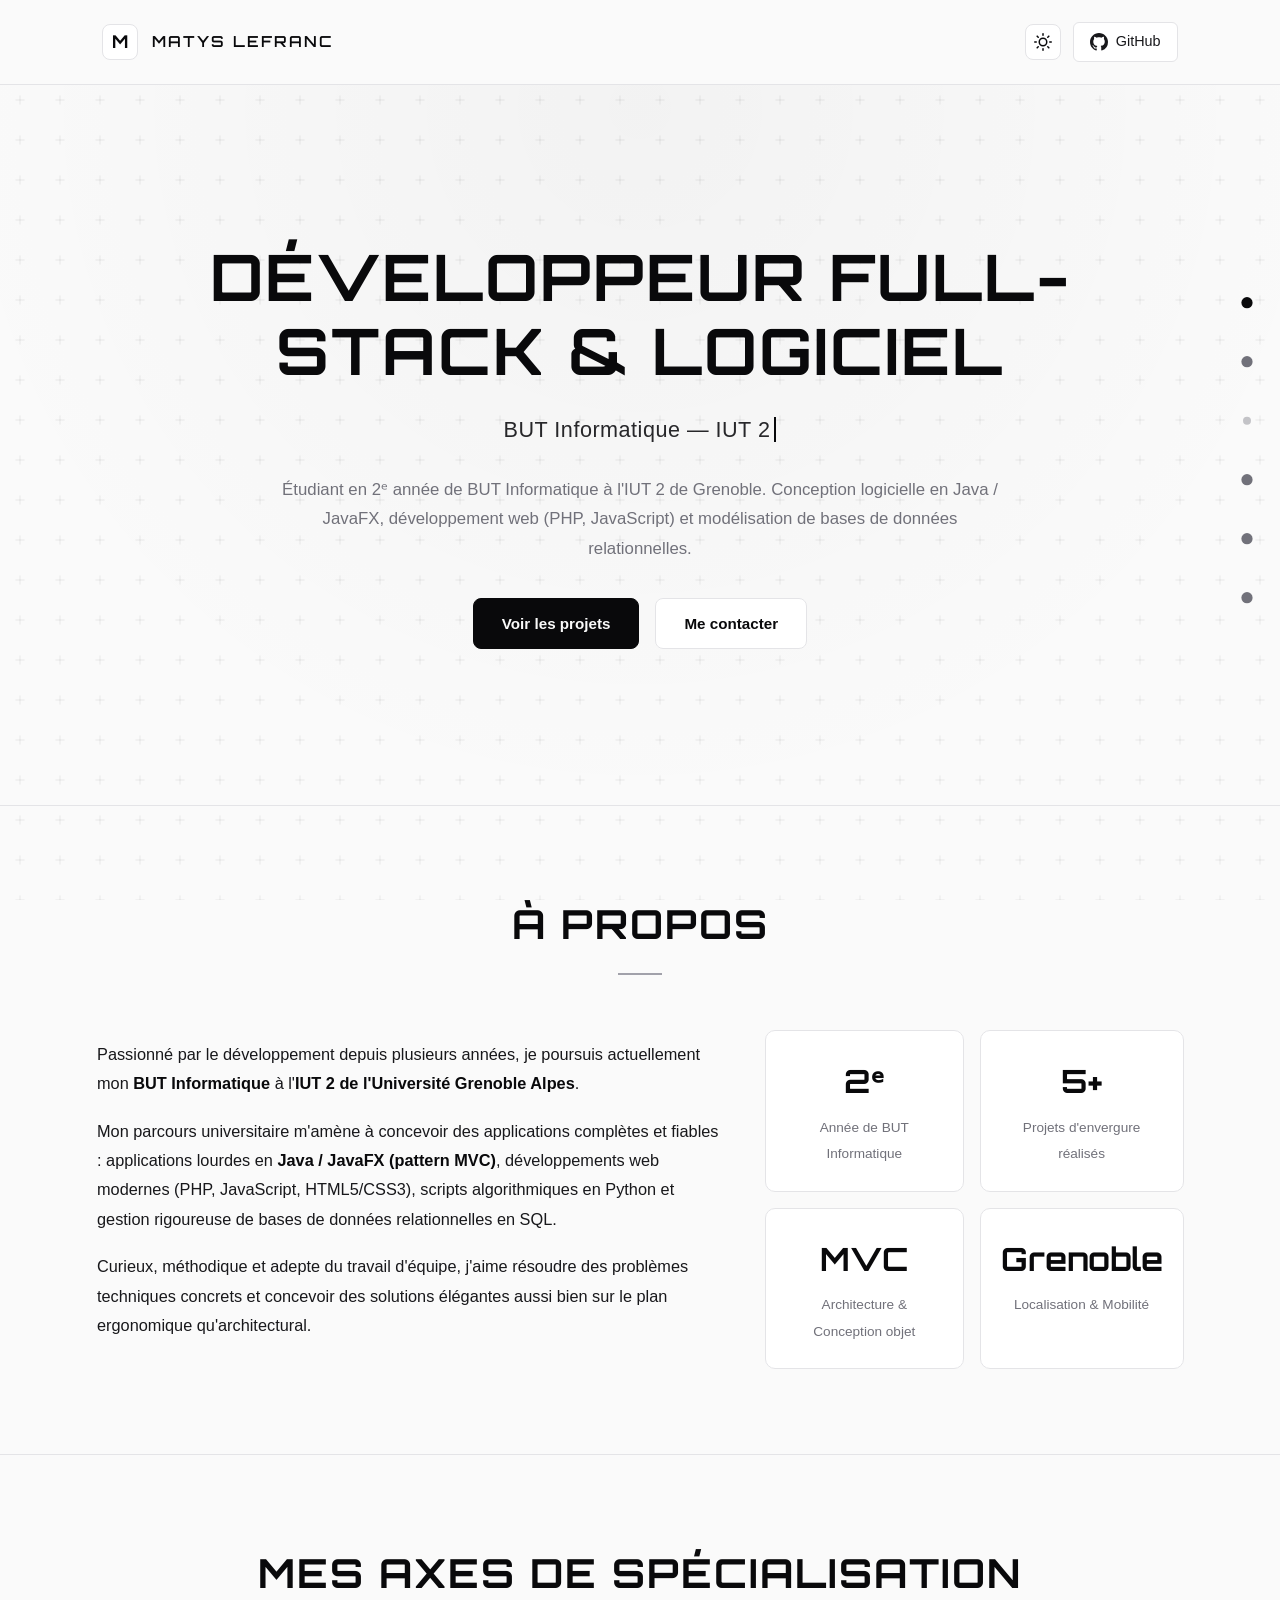
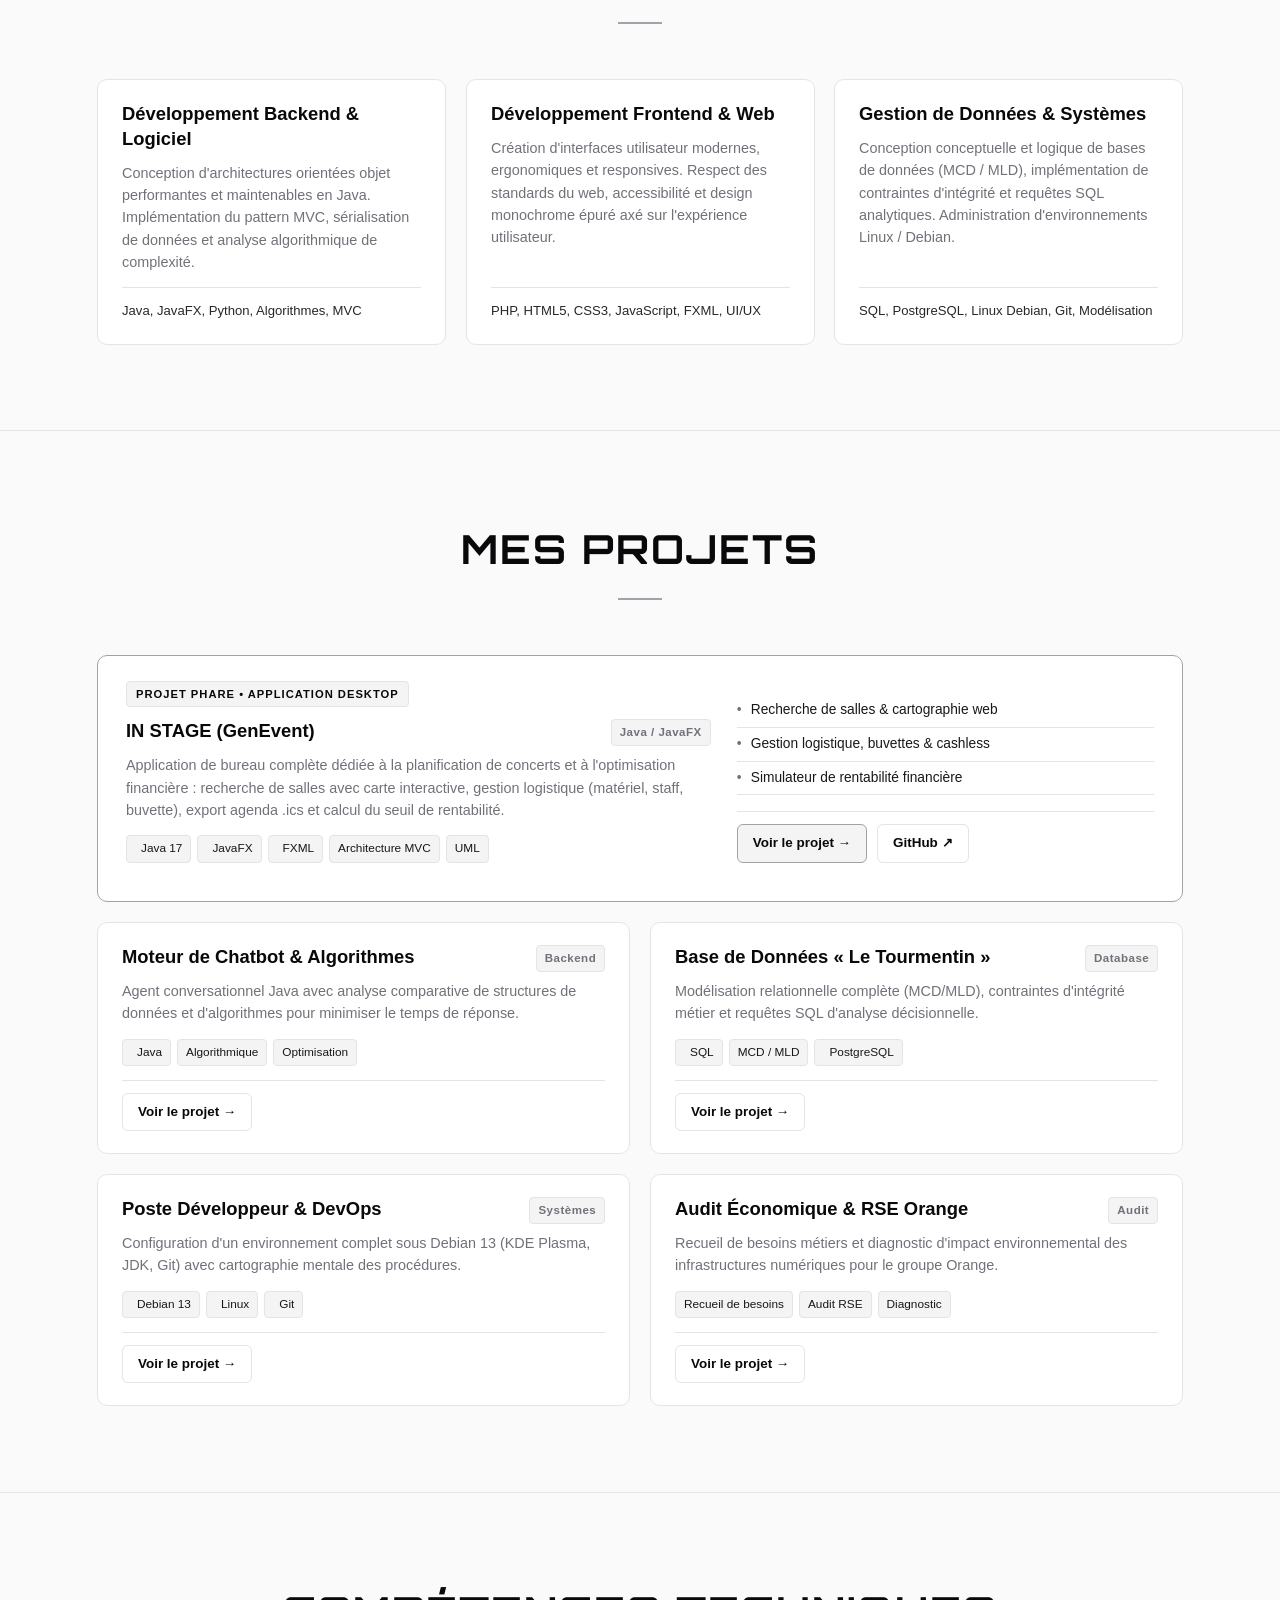
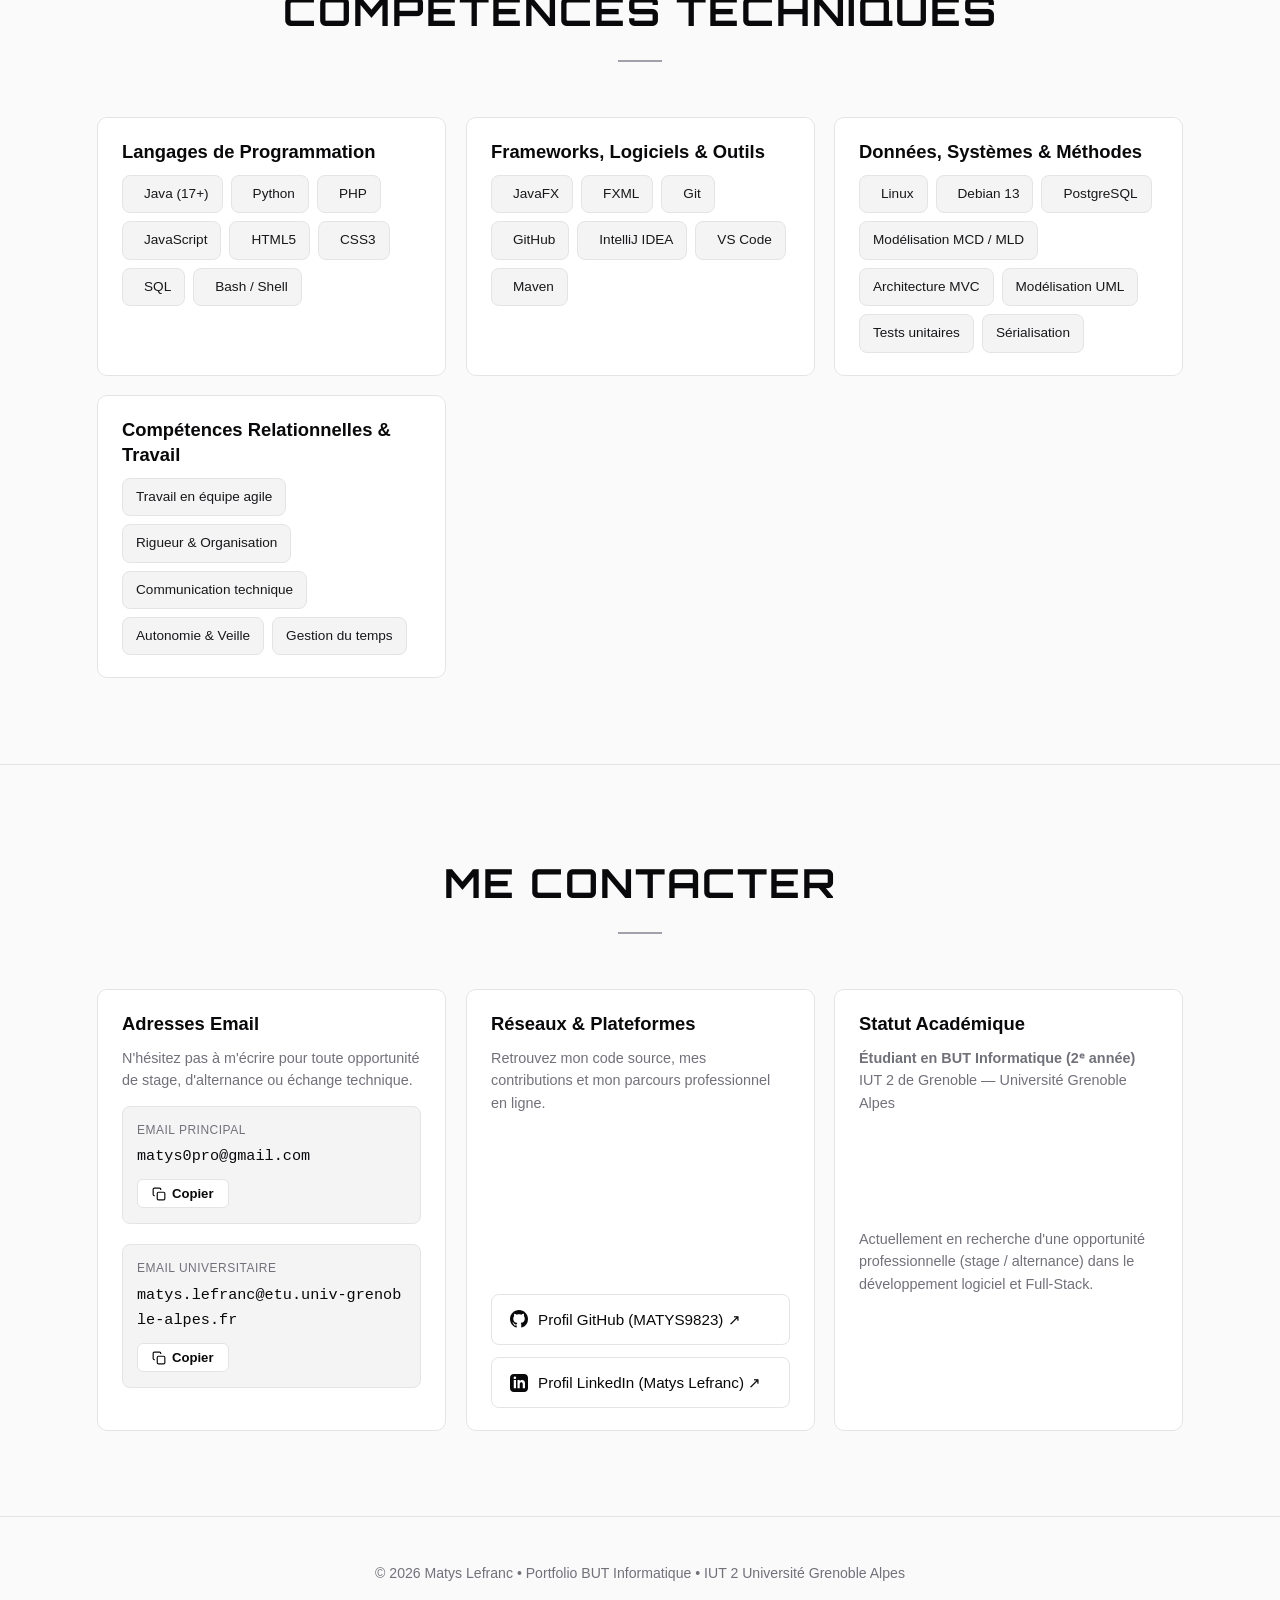
==== commit d7ec5094: "feat: epuration monochrome, theme switch, devicon cdn et fond geometrique" ====
--- a/index.html
+++ b/index.html
@@ -5,146 +5,36 @@
     <meta name="viewport" content="width=device-width, initial-scale=1.0">
     <meta name="description" content="Portfolio de Matys Lefranc — Étudiant en 2e année de BUT Informatique à l'IUT 2 de Grenoble. Développeur Full-Stack & Logiciel (Java, JavaFX, Python, PHP, Web, SQL).">
     <meta name="author" content="Matys Lefranc">
-    <meta name="theme-color" content="#07070a">
-
-    <!-- Open Graph / Meta Réseaux Sociaux -->
+    <meta name="theme-color" content="#09090b">
+
     <meta property="og:title" content="Matys Lefranc — Développeur Full-Stack & Logiciel">
     <meta property="og:description" content="Découvrez mes projets informatiques en Java, JavaFX, Web, SQL et Systèmes.">
     <meta property="og:type" content="website">
     <meta property="og:url" content="https://matys9823.github.io">
     <meta property="og:locale" content="fr_FR">
 
-    <!-- Favicon moderne SVG monochrome sans émoji -->
     <link rel="icon" href="data:image/svg+xml,<svg xmlns='http://www.w3.org/2000/svg' viewBox='0 0 100 100'><rect width='100' height='100' rx='22' fill='%23111116'/><text x='50%' y='58%' dominant-baseline='middle' text-anchor='middle' font-family='sans-serif' font-weight='700' font-size='54' fill='%23ffffff'>M</text></svg>">
 
     <title>Matys Lefranc | Portfolio — Développeur Full-Stack & Logiciel</title>
 
-    <!-- Polices Google Fonts (Inter + Orbitron) -->
+    <link rel="stylesheet" type="text/css" href="https://cdn.jsdelivr.net/gh/devicons/devicon@latest/devicon.min.css" />
+
     <link rel="preconnect" href="https://fonts.googleapis.com">
     <link rel="preconnect" href="https://fonts.gstatic.com" crossorigin>
-    <link href="https://fonts.googleapis.com/css2?family=Inter:wght@300;400;500;600;700&family=Orbitron:wght@500;700&display=swap" rel="stylesheet">
+    <link href="https://fonts.googleapis.com/css2?family=Orbitron:wght@500;700&display=swap" rel="stylesheet">
     
     <link rel="stylesheet" href="style_main.css">
+
+    <script>
+        (function() {
+            var saved = localStorage.getItem('theme');
+            var prefersDark = window.matchMedia('(prefers-color-scheme: dark)').matches;
+            var theme = saved || (prefersDark ? 'dark' : 'light');
+            document.documentElement.setAttribute('data-theme', theme);
+        })();
+    </script>
 </head>
 <body>
-        <svg xmlns="http://www.w3.org/2000/svg" style="position: absolute; width: 0; height: 0; overflow: hidden; pointer-events: none;" aria-hidden="true">
-<symbol id="icon-java" viewBox="0 0 128 128">
-<path fill="#0074BD" d="M47.617 98.12s-4.767 2.774 3.397 3.71c9.892 1.13 14.947.968 25.845-1.092 0 0 2.871 1.795 6.873 3.351-24.439 10.47-55.308-.607-36.115-5.969zm-2.988-13.665s-5.348 3.959 2.823 4.805c10.567 1.091 18.91 1.18 33.354-1.6 0 0 1.993 2.025 5.132 3.131-29.542 8.64-62.446.68-41.309-6.336z"/>
-<path fill="#EA2D2E" d="M69.802 61.271c6.025 6.935-1.58 13.17-1.58 13.17s15.289-7.891 8.269-17.777c-6.559-9.215-11.587-13.792 15.635-29.58 0 .001-42.731 10.67-22.324 34.187z"/>
-<path fill="#0074BD" d="M102.123 108.229s3.529 2.91-3.888 5.159c-14.102 4.272-58.706 5.56-71.094.171-4.451-1.938 3.899-4.625 6.526-5.192 2.739-.593 4.303-.485 4.303-.485-4.953-3.487-32.013 6.85-13.743 9.815 49.821 8.076 90.817-3.637 77.896-9.468zM49.912 70.294s-22.686 5.389-8.033 7.348c6.188.828 18.518.638 30.011-.326 9.39-.789 18.813-2.474 18.813-2.474s-3.308 1.419-5.704 3.053c-23.042 6.061-67.544 3.238-54.731-2.958 10.832-5.239 19.644-4.643 19.644-4.643zm40.697 22.747c23.421-12.167 12.591-23.86 5.032-22.285-1.848.385-2.677.72-2.677.72s.688-1.079 2-1.543c14.953-5.255 26.451 15.503-4.823 23.725 0-.002.359-.327.468-.617z"/>
-<path fill="#EA2D2E" d="M76.491 1.587S89.459 14.563 64.188 34.51c-20.266 16.006-4.621 25.13-.007 35.559-11.831-10.673-20.509-20.07-14.688-28.815C58.041 28.42 81.722 22.195 76.491 1.587z"/>
-<path fill="#0074BD" d="M52.214 126.021c22.476 1.437 57-.8 57.817-11.436 0 0-1.571 4.032-18.577 7.231-19.186 3.612-42.854 3.191-56.887.874 0 .001 2.875 2.381 17.647 3.331z"/>
-</symbol>
-
-<symbol id="icon-python" viewBox="0 0 128 128">
-<path fill="#3776AB" d="M63.391 1.988c-4.222.02-8.252.379-11.8 1.007-10.45 1.846-12.346 5.71-12.346 12.837v9.411h24.693v3.137H29.977c-7.176 0-13.46 4.313-15.426 12.521-2.268 9.405-2.368 15.275 0 25.096 1.755 7.311 5.947 12.519 13.124 12.519h8.491V67.234c0-8.151 7.051-15.34 15.426-15.34h24.665c6.866 0 12.346-5.654 12.346-12.548V15.833c0-6.693-5.646-11.72-12.346-12.837-4.244-.706-8.645-1.027-12.866-1.008zM50.037 9.557c2.55 0 4.634 2.117 4.634 4.721 0 2.593-2.083 4.69-4.634 4.69-2.56 0-4.633-2.097-4.633-4.69-.001-2.604 2.073-4.721 4.633-4.721z" transform="translate(0 10.26)"/>
-<path fill="#FFD43B" d="M91.682 28.38v10.966c0 8.5-7.208 15.655-15.426 15.655H51.591c-6.756 0-12.346 5.783-12.346 12.549v23.515c0 6.691 5.818 10.628 12.346 12.547 7.816 2.297 15.312 2.713 24.665 0 6.216-1.801 12.346-5.423 12.346-12.547v-9.412H63.938v-3.138h37.012c7.176 0 9.852-5.005 12.348-12.519 2.578-7.735 2.467-15.174 0-25.096-1.774-7.145-5.161-12.521-12.348-12.521h-9.268zM77.809 87.927c2.561 0 4.634 2.097 4.634 4.692 0 2.602-2.074 4.719-4.634 4.719-2.55 0-4.633-2.117-4.633-4.719 0-2.595 2.083-4.692 4.633-4.692z" transform="translate(0 10.26)"/>
-</symbol>
-
-<symbol id="icon-php" viewBox="0 0 256 136">
-<path fill="#777BB4" d="M128 0C57.3 0 0 30.4 0 68s57.3 68 128 68 128-30.4 128-68-57.3-68-128-68z"/>
-<path fill="#ffffff" d="M72.2 41.5H38.5c-2.4 0-4.5 1.7-5 4.1L20.8 104c-.3 1.5.8 2.9 2.3 2.9h15.2c2.4 0 4.5-1.7 5-4.1l3.5-17.7h13.2c16.3 0 26.5-8.5 29.5-23.7 2.9-14.7-5.2-19.9-17.3-19.9zm-8.8 29.7h-9.8l3.6-17.8h9.8c6.7 0 9.7 2.9 8.2 10.3-1.4 7.2-5.4 7.5-11.8 7.5zm72.8-29.7h-15.2c-2.4 0-4.5 1.7-5 4.1L103.3 104c-.3 1.5.8 2.9 2.3 2.9h15.2c2.4 0 4.5-1.7 5-4.1l4-20.1h15.1c2.4 0 4.5-1.7 5-4.1l1.7-8.5c.3-1.5-.8-2.9-2.3-2.9h-16.8l3.4-17.3h17.9c2.4 0 4.5-1.7 5-4.1l1.7-8.5c.3-1.5-.8-2.9-2.3-2.9zm80.2 0h-33.7c-2.4 0-4.5 1.7-5 4.1L197 104c-.3 1.5.8 2.9 2.3 2.9h15.2c2.4 0 4.5-1.7 5-4.1l3.5-17.7h13.2c16.3 0 26.5-8.5 29.5-23.7 2.9-14.7-5.2-19.9-17.3-19.9zm-8.8 29.7h-9.8l3.6-17.8h9.8c6.7 0 9.7 2.9 8.2 10.3-1.4 7.2-5.4 7.5-11.8 7.5z"/>
-</symbol>
-
-<symbol id="icon-javascript" viewBox="0 0 128 128">
-<path fill="#F7DF1E" d="M1.408 1.408h125.184v125.185H1.408z"/>
-<path fill="#000000" d="M116.347 96.736c-.917-5.711-4.641-10.508-15.672-14.981-3.832-1.761-8.104-3.022-9.377-5.926-.452-1.69-.512-2.642-.226-3.665.821-3.32 4.784-4.355 7.925-3.403 2.023.678 3.938 2.237 5.093 4.724 5.402-3.498 5.391-3.475 9.163-5.879-1.381-2.141-2.118-3.129-3.022-4.045-3.249-3.629-7.676-5.498-14.756-5.355l-3.688.477c-3.534.893-6.902 2.748-8.877 5.235-5.926 6.724-4.236 18.492 2.975 23.335 7.104 5.332 17.54 6.545 18.873 11.531 1.297 6.104-4.486 8.08-10.234 7.378-4.236-.881-6.592-3.034-9.139-6.949-4.688 2.713-4.688 2.713-9.508 5.485 1.143 2.499 2.344 3.63 4.26 5.795 9.068 9.198 31.76 8.746 35.83-5.176.165-.478 1.261-3.666.38-8.581zM69.462 58.943H57.753l-.048 30.272c0 6.438.333 12.34-.714 14.149-1.713 3.558-6.152 3.117-8.175 2.427-2.059-1.012-3.106-2.451-4.319-4.485-.333-.584-.583-1.036-.667-1.071l-9.52 5.83c1.583 3.249 3.915 6.069 6.902 7.901 4.462 2.678 10.459 3.499 16.731 2.059 4.082-1.189 7.604-3.652 9.448-7.401 2.666-4.915 2.094-10.864 2.07-17.444.06-10.735.001-21.468.001-32.237z"/>
-</symbol>
-
-<symbol id="icon-html5" viewBox="0 0 128 128">
-<path fill="#E44D26" d="M19.037 113.876L9.032 1.661h109.936l-10.016 112.198-45.019 12.48z"/>
-<path fill="#F16529" d="M64 116.8l36.378-10.086 8.559-95.878H64z"/>
-<path fill="#EBEBEB" d="M64 52.455H45.788L44.53 38.361H64V24.599H29.489l.33 3.692 3.382 37.927H64zm0 35.743l-.061.017-15.327-4.14-.979-10.975H33.816l1.928 21.609 28.193 7.826.063-.017z"/>
-<path fill="#fff" d="M63.952 52.455v13.763h16.947l-1.597 17.849-15.35 4.143v14.319l28.215-7.82.207-2.325 3.234-36.233.335-3.696h-3.708zm0-27.856v13.762h33.244l.276-3.092.628-6.978.329-3.692z"/>
-</symbol>
-
-<symbol id="icon-css3" viewBox="0 0 128 128">
-<path fill="#1572B6" d="M18.814 114.123L8.76 1.352h110.48l-10.064 112.754-45.243 12.543-45.119-12.526z"/>
-<path fill="#33A9DC" d="M64.001 117.062l36.559-10.136 8.601-96.354h-45.16v106.49z"/>
-<path fill="#fff" d="M64.001 51.429h18.302l1.264-14.163H64.001V23.435h34.682l-.332 3.711-3.4 38.114h-30.95V51.429z"/>
-<path fill="#EBEBEB" d="M64.083 87.349l-.061.018-15.403-4.159-.985-11.031H33.752l1.937 21.717 28.331 7.863.063-.018v-14.39z"/>
-<path fill="#fff" d="M81.127 64.675l-1.666 18.522-15.426 4.164v14.39l28.354-7.858.208-2.337 2.406-26.881H81.127z"/>
-<path fill="#EBEBEB" d="M64.048 23.435v13.831H30.64l-.277-3.108-.63-7.012-.331-3.711h34.646zm-.047 27.996v13.831H48.792l-.277-3.108-.631-7.012-.33-3.711h16.447z"/>
-</symbol>
-
-<symbol id="icon-sql" viewBox="0 0 24 24" fill="none" stroke="#33A9DC" stroke-width="1.8" stroke-linecap="round" stroke-linejoin="round">
-<ellipse cx="12" cy="5" rx="9" ry="3" fill="#1572B6" fill-opacity="0.3"/>
-<path d="M21 12c0 1.66-4 3-9 3s-9-1.34-9-3"/>
-<path d="M3 5v14c0 1.66 4 3 9 3s9-1.34 9-3V5"/>
-</symbol>
-
-<symbol id="icon-postgres" viewBox="0 0 128 128">
-<path fill="#336791" d="M115.731 77.44c-13.925 2.873-14.882-1.842-14.882-1.842 14.703-21.816 20.849-49.51 15.545-56.287C101.924.823 76.875 9.566 76.457 9.793l-.135.024c-2.751-.571-5.83-.911-9.291-.967-6.301-.103-11.08 1.652-14.707 4.402 0 0-44.684-18.408-42.606 23.151.442 8.842 12.672 66.899 27.26 49.363 5.332-6.412 10.483-11.834 10.483-11.834 2.559 1.699 5.622 2.567 8.833 2.255l.25-.212c-.078.796-.042 1.575.1 2.497-3.758 4.199-2.654 4.936-10.167 6.482-7.602 1.566-3.136 4.355-.22 5.084 3.534.884 11.712 2.136 17.237-5.598l-.221.882c1.473 1.18 2.507 7.672 2.334 13.557-.174 5.885-.29 9.926.871 13.082 1.16 3.156 2.316 10.256 12.192 8.14 8.252-1.768 12.528-6.351 13.124-13.995.422-5.435 1.377-4.631 1.438-9.49l.767-2.3c.884-7.367.14-9.743 5.225-8.638l1.235.108c3.742.17 8.639-.602 11.514-1.938 6.19-2.871 9.861-7.667 3.758-6.408z"/>
-<path fill="#fff" d="M75.957 122.307c-8.232 0-10.84-6.519-11.907-9.185-1.562-3.907-1.899-19.069-1.551-31.503a1.59 1.59 0 011.64-1.55 1.594 1.594 0 011.55 1.639c-.401 14.341.168 27.337 1.324 30.229 1.804 4.509 4.54 8.453 12.275 6.796 7.343-1.575 10.093-4.359 11.318-11.46.94-5.449 2.799-20.951 3.028-24.01a1.593 1.593 0 011.71-1.472 1.597 1.597 0 011.472 1.71c-.239 3.185-2.089 18.657-3.065 24.315-1.446 8.387-5.185 12.191-13.794 14.037-1.463.313-2.792.453-4 .454z"/>
-</symbol>
-
-<symbol id="icon-bash" viewBox="0 0 24 24">
-<rect width="24" height="24" rx="5" fill="#181820" stroke="#4EAA25" stroke-width="1.5"/>
-<path d="M6 8l5 4-5 4" stroke="#4EAA25" stroke-width="2" stroke-linecap="round" stroke-linejoin="round" fill="none"/>
-<line x1="13" y1="16" x2="18" y2="16" stroke="#ffffff" stroke-width="2" stroke-linecap="round"/>
-</symbol>
-
-<symbol id="icon-javafx" viewBox="0 0 24 24">
-<rect x="2" y="3" width="20" height="18" rx="3.5" fill="#1c1c24" stroke="#e28743" stroke-width="1.6"/>
-<line x1="2" y1="8" x2="22" y2="8" stroke="#e28743" stroke-width="1.2"/>
-<circle cx="5.5" cy="5.5" r="1.1" fill="#e28743"/>
-<circle cx="8.5" cy="5.5" r="1.1" fill="#e28743"/>
-<rect x="5" y="11" width="5.5" height="7.5" rx="1.2" fill="#e28743"/>
-<rect x="12.5" y="11" width="6.5" height="3" rx="1" fill="#ffffff" opacity="0.9"/>
-<rect x="12.5" y="15.5" width="6.5" height="3" rx="1" fill="#e28743" opacity="0.75"/>
-</symbol>
-
-<symbol id="icon-fxml" viewBox="0 0 24 24">
-<rect x="2.5" y="3" width="19" height="18" rx="3.5" fill="#161922" stroke="#0074BD" stroke-width="1.6"/>
-<path d="M8 8.5L5.5 12L8 15.5" stroke="#0074BD" stroke-width="1.8" stroke-linecap="round" stroke-linejoin="round" fill="none"/>
-<path d="M16 8.5L18.5 12L16 15.5" stroke="#0074BD" stroke-width="1.8" stroke-linecap="round" stroke-linejoin="round" fill="none"/>
-<path d="M13 7.5L11 16.5" stroke="#EA2D2E" stroke-width="1.8" stroke-linecap="round"/>
-</symbol>
-
-<symbol id="icon-git" viewBox="0 0 128 128">
-<path fill="#F05032" d="M124.737 58.378L69.621 3.264c-3.172-3.174-8.32-3.174-11.497 0L46.68 14.71l14.518 14.518c3.375-1.139 7.243-.375 9.932 2.314 2.703 2.706 3.461 6.607 2.294 9.993l13.992 13.993c3.385-1.167 7.292-.413 9.994 2.295 3.78 3.777 3.78 9.9 0 13.679a9.673 9.673 0 01-13.683 0 9.677 9.677 0 01-2.105-10.521L68.574 47.933l-.002 34.341a9.708 9.708 0 012.559 1.828c3.778 3.777 3.778 9.898 0 13.683-3.779 3.777-9.904 3.777-13.679 0-3.778-3.784-3.778-9.905 0-13.683a9.65 9.65 0 013.167-2.11V47.333a9.581 9.581 0 01-3.167-2.111c-2.862-2.86-3.551-7.06-2.083-10.576L41.056 20.333 3.264 58.123a8.133 8.133 0 000 11.5l55.117 55.114c3.174 3.174 8.32 3.174 11.499 0l54.858-54.858a8.135 8.135 0 00-.001-11.501z"/>
-</symbol>
-
-<symbol id="icon-github" viewBox="0 0 24 24">
-<path fill="#ffffff" d="M12 .297c-6.63 0-12 5.373-12 12 0 5.303 3.438 9.8 8.205 11.385.6.113.82-.258.82-.577 0-.285-.01-1.04-.015-2.04-3.338.724-4.042-1.61-4.042-1.61C4.422 18.07 3.633 17.7 3.633 17.7c-1.087-.744.084-.729.084-.729 1.205.084 1.838 1.236 1.838 1.236 1.07 1.835 2.809 1.305 3.495.998.108-.776.417-1.305.76-1.605-2.665-.3-5.466-1.332-5.466-5.93 0-1.31.465-2.38 1.235-3.22-.135-.303-.54-1.523.105-3.176 0 0 1.005-.322 3.3 1.23.96-.267 1.98-.399 3-.405 1.02.006 2.04.138 3 .405 2.28-1.552 3.285-1.23 3.285-1.23.645 1.653.24 2.873.12 3.176.765.84 1.23 1.91 1.23 3.22 0 4.61-2.805 5.625-5.475 5.92.42.36.81 1.096.81 2.22 0 1.606-.015 2.896-.015 3.286 0 .315.21.69.825.57C20.565 22.092 24 17.592 24 12.297c0-6.627-5.373-12-12-12"/>
-</symbol>
-
-<symbol id="icon-intellij" viewBox="0 0 128 128">
-<path fill="#087cfa" d="m121.988 36.68-2.105 67.78L74.8 122.517l-24.55-15.849Zm0 0"/>
-<path fill="#FE2857" d="M121.988 36.68 99.68 58.44 71.035 23.297l14.14-15.899Zm0 0"/>
-<path fill="#FC801D" d="M23.492 88.027 6.277 74.434 16.41 55.676l15.223 5.094Zm0 0"/>
-<path fill="#AF42AE" d="m50.25 106.668-35.852 12.957 7.508-26.293 9.727-32.562L4.96 51.848 21.906 5.484l38.301 4.524L99.68 58.44Zm0 0"/>
-<path fill="#000" d="M27.43 27.43h73.14v73.14H27.43Zm0 0"/>
-<path fill="#fff" d="M36.547 86.746h27.43v4.574h-27.43Zm13.691-45.152v-4.996h-13.64v4.996h3.824v17.261h-3.824v5h13.64v-5h-3.816V41.594Zm13.078 22.648a10.802 10.802 0 0 1-5.351-1.219 12.299 12.299 0 0 1-3.559-2.875l3.766-4.207c.687.778 1.484 1.45 2.367 2a4.849 4.849 0 0 0 2.621.73 3.46 3.46 0 0 0 2.668-1.058 5.07 5.07 0 0 0 .977-3.449V36.57h6.093v17.86a12.384 12.384 0 0 1-.668 4.254 7.919 7.919 0 0 1-4.964 4.879 12.097 12.097 0 0 1-4.036.632"/>
-</symbol>
-
-<symbol id="icon-vscode" viewBox="0 0 128 128">
-<path fill="#0065A9" d="M123.471 13.82 97.097 1.12A7.973 7.973 0 0 0 88 2.668L1.662 81.387a5.333 5.333 0 0 0 .006 7.887l7.052 6.411a5.333 5.333 0 0 0 6.811.303l103.971-78.875c3.488-2.646 8.498-.158 8.498 4.22v-.306a8.001 8.001 0 0 0-4.529-7.208Z"/>
-<path fill="#007ACC" d="m123.471 114.181-26.374 12.698A7.973 7.973 0 0 1 88 125.333L1.662 46.613a5.333 5.333 0 0 1 .006-7.887l7.052-6.411a5.333 5.333 0 0 1 6.811-.303l103.971 78.874c3.488 2.647 8.498.159 8.498-4.219v.306a8.001 8.001 0 0 1-4.529 7.208Z"/>
-<path fill="#1F9CF0" d="M97.098 126.882A7.977 7.977 0 0 1 88 125.333c2.952 2.952 8 .861 8-3.314V5.98c0-4.175-5.048-6.266-8-3.313a7.977 7.977 0 0 1 9.098-1.549L123.467 13.8A8 8 0 0 1 128 21.01v85.982a8 8 0 0 1-4.533 7.21l-26.369 12.681Z"/>
-</symbol>
-
-<symbol id="icon-maven" viewBox="0 0 24 24">
-<path fill="#C71A36" d="M19.5 2C15 2 12.5 5 11 8.5 10 6 7 2 3.5 2 2 2 1 3.5 1 5c0 6.5 5 15 11 17 6-2 11-10.5 11-17 0-1.5-1-3-3.5-3zm-7.5 16.5C8 16.8 4 11 3.2 6.5c1.8.3 4 2.2 5.3 4.5l3.5 7.5zm1-1.5l3.5-7.5c1.3-2.3 3.5-4.2 5.3-4.5-.8 4.5-4.8 10.3-8.8 12z"/>
-</symbol>
-
-<symbol id="icon-debian" viewBox="0 0 128 128">
-<path fill="#D70A53" d="M64 4C30.9 4 4 30.9 4 64s26.9 60 60 60 60-26.9 60-60S97.1 4 64 4zm7.8 89.2c-15.5 5.5-30.8-3.2-34.4-17.6-3.8-15 4.3-30.6 19.3-34.5 1.7-.4 3.4-.6 5-.6 10.5 0 20.3 6.4 23.8 16.7 1 2.9 1.3 5.9.9 8.9-.4 2.9-1.5 5.7-3.2 8-3.4 4.8-8.8 7.6-14.7 7.6-2.1 0-4.2-.4-6.2-1.3-3.7-1.6-6.2-5-6.6-9-.4-4 1.2-7.8 4.4-10.3 3.1-2.4 7.2-3.3 11.1-2.3 2.1.5 4 1.6 5.3 3.2 1.3 1.6 1.9 3.6 1.8 5.6-.2 2.9-2 5.3-4.8 6.1-1.2.3-2.4.3-3.6-.1-1.8-.7-3-2.4-2.9-4.3.1-1.3.8-2.5 1.9-3.2 1-.7 2.3-.9 3.5-.6.5.1.9.4 1.2.8.3.4.4.9.3 1.4-.2.8-.9 1.3-1.7 1.3-.3 0-.6-.1-.8-.3-.3-.2-.5-.6-.4-1 .1-.5.6-.8 1.1-.7.2 0 .4.1.5.3.1.2.1.4 0 .6-.1.2-.4.4-.6.3"/>
-</symbol>
-
-<symbol id="icon-linux" viewBox="0 0 128 128">
-<path fill="#000000" d="M64 6c-18 0-25 18-25 36 0 11 3 23-4 35-5 8-15 16-15 28 0 10 10 17 24 17 6 0 13-2 20-2s14 2 20 2c14 0 24-7 24-17 0-12-10-20-15-28-7-12-4-24-4-35 0-18-7-36-25-36z"/>
-<ellipse cx="64" cy="74" rx="22" ry="32" fill="#FFFFFF"/>
-<ellipse cx="53" cy="34" rx="5" ry="8" fill="#FFFFFF"/>
-<ellipse cx="75" cy="34" rx="5" ry="8" fill="#FFFFFF"/>
-<circle cx="55" cy="35" r="3" fill="#000000"/>
-<circle cx="73" cy="35" r="3" fill="#000000"/>
-<path fill="#FFA500" d="M52 44c4-2 20-2 24 0 3 4-1 12-12 12s-15-8-12-12z"/>
-<path fill="#FFA500" d="M30 112c-8 0-14 4-14 8 0 3 6 4 14 4 10 0 16-5 16-8s-6-4-16-4zm68 0c-10 0-16 4-16 8s6 8 16 8c8 0 14-1 14-4 0-4-6-12-14-12z"/>
-</symbol>
-</svg>
-
-    <!-- Navigation latérale discrète par points (Desktop) -->
     <nav class="dot-nav" aria-label="Navigation principale">
         <ul>
             <li><a href="#hero" class="active" aria-label="Accueil"><span class="dot-label">Accueil</span><span class="dot"></span></a></li>
@@ -156,13 +46,28 @@
         </ul>
     </nav>
 
-    <!-- En-tête / Header -->
     <header>
         <a href="#hero" class="logo-container">
             <div class="logo-box">M</div>
             <div class="logo-text">MATYS LEFRANC</div>
         </a>
         <div class="header-links">
+            <button id="theme-toggle" class="theme-toggle-btn" aria-label="Basculer le thème">
+                <svg class="theme-icon-sun" width="18" height="18" viewBox="0 0 24 24" fill="none" stroke="currentColor" stroke-width="2" stroke-linecap="round" stroke-linejoin="round">
+                    <circle cx="12" cy="12" r="5"></circle>
+                    <line x1="12" y1="1" x2="12" y2="3"></line>
+                    <line x1="12" y1="21" x2="12" y2="23"></line>
+                    <line x1="4.22" y1="4.22" x2="5.64" y2="5.64"></line>
+                    <line x1="18.36" y1="18.36" x2="19.78" y2="19.78"></line>
+                    <line x1="1" y1="12" x2="3" y2="12"></line>
+                    <line x1="21" y1="12" x2="23" y2="12"></line>
+                    <line x1="4.22" y1="19.78" x2="5.64" y2="18.36"></line>
+                    <line x1="18.36" y1="5.64" x2="19.78" y2="4.22"></line>
+                </svg>
+                <svg class="theme-icon-moon" width="18" height="18" viewBox="0 0 24 24" fill="none" stroke="currentColor" stroke-width="2" stroke-linecap="round" stroke-linejoin="round">
+                    <path d="M21 12.79A9 9 0 1 1 11.21 3 7 7 0 0 0 21 12.79z"></path>
+                </svg>
+            </button>
             <a href="https://github.com/MATYS9823" target="_blank" rel="noopener noreferrer" class="header-github-link">
                 <svg width="18" height="18" viewBox="0 0 24 24" fill="currentColor"><path d="M12 0C5.37 0 0 5.37 0 12c0 5.31 3.435 9.795 8.205 11.385.6.105.825-.255.825-.57 0-.285-.015-1.23-.015-2.235-3.015.555-3.795-.735-4.035-1.41-.135-.345-.72-1.41-1.23-1.695-.42-.225-1.02-.78-.015-.795.945-.015 1.62.87 1.845 1.23 1.08 1.815 2.805 1.305 3.495.99.105-.78.42-1.305.765-1.605-2.67-.3-5.46-1.335-5.46-5.925 0-1.305.465-2.385 1.23-3.225-.12-.3-.54-1.53.12-3.18 0 0 1.005-.315 3.3 1.23.96-.27 1.98-.405 3-.405s2.04.135 3 .405c2.295-1.56 3.3-1.23 3.3-1.23.66 1.65.24 2.88.12 3.18.765.84 1.23 1.905 1.23 3.225 0 4.605-2.805 5.625-5.475 5.925.435.375.81 1.095.81 2.22 0 1.605-.015 2.895-.015 3.3 0 .315.225.69.825.57A12.02 12.02 0 0024 12c0-6.63-5.37-12-12-12z"/></svg>
                 GitHub
@@ -171,7 +76,6 @@
     </header>
 
     <main>
-        <!-- Section Accueil / Hero -->
         <section id="hero" class="hero">
             <div class="hero-content">
                 <h1 class="fade-in delay-1">Développeur Full-Stack & Logiciel</h1>
@@ -188,7 +92,6 @@
             </div>
         </section>
 
-        <!-- Section À propos -->
         <section id="about" class="about-section">
             <div class="section-container">
                 <h2 class="section-title fade-in">À propos</h2>
@@ -220,7 +123,6 @@
             </div>
         </section>
 
-        <!-- Section Spécialisation -->
         <section id="specialization" class="specialization-section">
             <div class="section-container">
                 <h2 class="section-title fade-in">Mes Axes de Spécialisation</h2>
@@ -233,7 +135,7 @@
 
                     <div class="spec-card fade-in delay-2">
                         <h3>Développement Frontend & Web</h3>
-                        <p>Création d'interfaces utilisateur modernes, ergonomiques et responsives. Respect des standards du web, accessibilité et design sombre épuré axé sur l'expérience utilisateur.</p>
+                        <p>Création d'interfaces utilisateur modernes, ergonomiques et responsives. Respect des standards du web, accessibilité et design monochrome épuré axé sur l'expérience utilisateur.</p>
                         <div class="spec-techs">PHP, HTML5, CSS3, JavaScript, FXML, UI/UX</div>
                     </div>
 
@@ -246,13 +148,11 @@
             </div>
         </section>
 
-        <!-- Section Projets -->
         <section id="projects" class="projects-section">
             <div class="section-container">
                 <h2 class="section-title fade-in">Mes Projets</h2>
                 <div class="projects-grid">
                     
-                    <!-- PROJET 1 : IN STAGE (GENEVENT) — PROJET PHARE -->
                     <div class="project-card featured fade-in delay-1">
                         <div class="featured-inner">
                             <div class="featured-main">
@@ -265,9 +165,9 @@
                                     Application de bureau complète dédiée à la planification de concerts et à l'optimisation financière : recherche de salles avec carte interactive, gestion logistique (matériel, staff, buvette), export agenda .ics et calcul du seuil de rentabilité.
                                 </p>
                                 <div class="tech-stack">
-                                    <span class="tech-badge"><svg class="skill-icon" aria-hidden="true"><use href="#icon-java"></use></svg>Java 17</span>
-                                    <span class="tech-badge"><svg class="skill-icon" aria-hidden="true"><use href="#icon-javafx"></use></svg>JavaFX</span>
-                                    <span class="tech-badge"><svg class="skill-icon" aria-hidden="true"><use href="#icon-fxml"></use></svg>FXML</span>
+                                    <span class="tech-badge"><i class="devicon-java-plain"></i> Java 17</span>
+                                    <span class="tech-badge"><i class="devicon-java-plain"></i> JavaFX</span>
+                                    <span class="tech-badge"><i class="devicon-xml-plain"></i> FXML</span>
                                     <span class="tech-badge">Architecture MVC</span>
                                     <span class="tech-badge">UML</span>
                                 </div>
@@ -288,7 +188,6 @@
                         </div>
                     </div>
 
-                    <!-- PROJET 2 : CHATBOT IA -->
                     <div class="project-card fade-in delay-2">
                         <div class="project-header">
                             <h3>Moteur de Chatbot & Algorithmes</h3>
@@ -298,7 +197,7 @@
                             Agent conversationnel Java avec analyse comparative de structures de données et d'algorithmes pour minimiser le temps de réponse.
                         </p>
                         <div class="tech-stack">
-                            <span class="tech-badge"><svg class="skill-icon" aria-hidden="true"><use href="#icon-java"></use></svg>Java</span>
+                            <span class="tech-badge"><i class="devicon-java-plain"></i> Java</span>
                             <span class="tech-badge">Algorithmique</span>
                             <span class="tech-badge">Optimisation</span>
                         </div>
@@ -307,7 +206,6 @@
                         </div>
                     </div>
 
-                    <!-- PROJET 3 : BASE DE DONNÉES -->
                     <div class="project-card fade-in delay-3">
                         <div class="project-header">
                             <h3>Base de Données « Le Tourmentin »</h3>
@@ -317,16 +215,15 @@
                             Modélisation relationnelle complète (MCD/MLD), contraintes d'intégrité métier et requêtes SQL d'analyse décisionnelle.
                         </p>
                         <div class="tech-stack">
-                            <span class="tech-badge"><svg class="skill-icon" aria-hidden="true"><use href="#icon-sql"></use></svg>SQL</span>
+                            <span class="tech-badge"><i class="devicon-mysql-plain"></i> SQL</span>
                             <span class="tech-badge">MCD / MLD</span>
-                            <span class="tech-badge"><svg class="skill-icon" aria-hidden="true"><use href="#icon-postgres"></use></svg>PostgreSQL</span>
+                            <span class="tech-badge"><i class="devicon-postgresql-plain"></i> PostgreSQL</span>
                         </div>
                         <div class="project-links">
                             <a href="./projets/database-screenshots.html" class="project-link">Voir le projet →</a>
                         </div>
                     </div>
 
-                    <!-- PROJET 4 : INFRASTRUCTURE LINUX -->
                     <div class="project-card fade-in delay-4">
                         <div class="project-header">
                             <h3>Poste Développeur & DevOps</h3>
@@ -336,16 +233,15 @@
                             Configuration d'un environnement complet sous Debian 13 (KDE Plasma, JDK, Git) avec cartographie mentale des procédures.
                         </p>
                         <div class="tech-stack">
-                            <span class="tech-badge"><svg class="skill-icon" aria-hidden="true"><use href="#icon-debian"></use></svg>Debian 13</span>
-                            <span class="tech-badge"><svg class="skill-icon" aria-hidden="true"><use href="#icon-linux"></use></svg>Linux</span>
-                            <span class="tech-badge"><svg class="skill-icon" aria-hidden="true"><use href="#icon-git"></use></svg>Git</span>
+                            <span class="tech-badge"><i class="devicon-debian-plain"></i> Debian 13</span>
+                            <span class="tech-badge"><i class="devicon-linux-plain"></i> Linux</span>
+                            <span class="tech-badge"><i class="devicon-git-plain"></i> Git</span>
                         </div>
                         <div class="project-links">
                             <a href="./projets/infrastructure-screenshots.html" class="project-link">Voir le projet →</a>
                         </div>
                     </div>
 
-                    <!-- PROJET 5 : ANALYSE ÉCONOMIQUE & RSE -->
                     <div class="project-card fade-in delay-5">
                         <div class="project-header">
                             <h3>Audit Économique & RSE Orange</h3>
@@ -368,7 +264,6 @@
             </div>
         </section>
 
-        <!-- Section Compétences Techniques -->
         <section id="skills" class="skills-section">
             <div class="section-container">
                 <h2 class="section-title fade-in">Compétences Techniques</h2>
@@ -377,36 +272,36 @@
                     <div class="skill-category fade-in delay-1">
                         <h3>Langages de Programmation</h3>
                         <div class="skill-badges">
-                            <span class="skill-badge"><svg class="skill-icon" aria-hidden="true"><use href="#icon-java"></use></svg>Java (17+)</span>
-                            <span class="skill-badge"><svg class="skill-icon" aria-hidden="true"><use href="#icon-python"></use></svg>Python</span>
-                            <span class="skill-badge"><svg class="skill-icon" aria-hidden="true"><use href="#icon-php"></use></svg>PHP</span>
-                            <span class="skill-badge"><svg class="skill-icon" aria-hidden="true"><use href="#icon-javascript"></use></svg>JavaScript</span>
-                            <span class="skill-badge"><svg class="skill-icon" aria-hidden="true"><use href="#icon-html5"></use></svg>HTML5</span>
-                            <span class="skill-badge"><svg class="skill-icon" aria-hidden="true"><use href="#icon-css3"></use></svg>CSS3</span>
-                            <span class="skill-badge"><svg class="skill-icon" aria-hidden="true"><use href="#icon-sql"></use></svg>SQL</span>
-                            <span class="skill-badge"><svg class="skill-icon" aria-hidden="true"><use href="#icon-bash"></use></svg>Bash / Shell</span>
+                            <span class="skill-badge"><i class="devicon-java-plain"></i> Java (17+)</span>
+                            <span class="skill-badge"><i class="devicon-python-plain"></i> Python</span>
+                            <span class="skill-badge"><i class="devicon-php-plain"></i> PHP</span>
+                            <span class="skill-badge"><i class="devicon-javascript-plain"></i> JavaScript</span>
+                            <span class="skill-badge"><i class="devicon-html5-plain"></i> HTML5</span>
+                            <span class="skill-badge"><i class="devicon-css3-plain"></i> CSS3</span>
+                            <span class="skill-badge"><i class="devicon-mysql-plain"></i> SQL</span>
+                            <span class="skill-badge"><i class="devicon-bash-plain"></i> Bash / Shell</span>
                         </div>
                     </div>
 
                     <div class="skill-category fade-in delay-2">
                         <h3>Frameworks, Logiciels & Outils</h3>
                         <div class="skill-badges">
-                            <span class="skill-badge"><svg class="skill-icon" aria-hidden="true"><use href="#icon-javafx"></use></svg>JavaFX</span>
-                            <span class="skill-badge"><svg class="skill-icon" aria-hidden="true"><use href="#icon-fxml"></use></svg>FXML</span>
-                            <span class="skill-badge"><svg class="skill-icon" aria-hidden="true"><use href="#icon-git"></use></svg>Git</span>
-                            <span class="skill-badge"><svg class="skill-icon" aria-hidden="true"><use href="#icon-github"></use></svg>GitHub</span>
-                            <span class="skill-badge"><svg class="skill-icon" aria-hidden="true"><use href="#icon-intellij"></use></svg>IntelliJ IDEA</span>
-                            <span class="skill-badge"><svg class="skill-icon" aria-hidden="true"><use href="#icon-vscode"></use></svg>VS Code</span>
-                            <span class="skill-badge"><svg class="skill-icon" aria-hidden="true"><use href="#icon-maven"></use></svg>Maven</span>
+                            <span class="skill-badge"><i class="devicon-java-plain"></i> JavaFX</span>
+                            <span class="skill-badge"><i class="devicon-xml-plain"></i> FXML</span>
+                            <span class="skill-badge"><i class="devicon-git-plain"></i> Git</span>
+                            <span class="skill-badge"><i class="devicon-github-original"></i> GitHub</span>
+                            <span class="skill-badge"><i class="devicon-intellij-plain"></i> IntelliJ IDEA</span>
+                            <span class="skill-badge"><i class="devicon-vscode-plain"></i> VS Code</span>
+                            <span class="skill-badge"><i class="devicon-apache-plain"></i> Maven</span>
                         </div>
                     </div>
 
                     <div class="skill-category fade-in delay-3">
                         <h3>Données, Systèmes & Méthodes</h3>
                         <div class="skill-badges">
-                            <span class="skill-badge"><svg class="skill-icon" aria-hidden="true"><use href="#icon-linux"></use></svg>Linux</span>
-                            <span class="skill-badge"><svg class="skill-icon" aria-hidden="true"><use href="#icon-debian"></use></svg>Debian 13</span>
-                            <span class="skill-badge"><svg class="skill-icon" aria-hidden="true"><use href="#icon-postgres"></use></svg>PostgreSQL</span>
+                            <span class="skill-badge"><i class="devicon-linux-plain"></i> Linux</span>
+                            <span class="skill-badge"><i class="devicon-debian-plain"></i> Debian 13</span>
+                            <span class="skill-badge"><i class="devicon-postgresql-plain"></i> PostgreSQL</span>
                             <span class="skill-badge">Modélisation MCD / MLD</span>
                             <span class="skill-badge">Architecture MVC</span>
                             <span class="skill-badge">Modélisation UML</span>
@@ -429,7 +324,6 @@
             </div>
         </section>
 
-        <!-- Section Me Contacter -->
         <section id="contact" class="contact-section">
             <div class="section-container">
                 <h2 class="section-title fade-in">Me Contacter</h2>
@@ -467,7 +361,7 @@
                                 <svg width="18" height="18" viewBox="0 0 24 24" fill="currentColor"><path d="M12 0C5.37 0 0 5.37 0 12c0 5.31 3.435 9.795 8.205 11.385.6.105.825-.255.825-.57 0-.285-.015-1.23-.015-2.235-3.015.555-3.795-.735-4.035-1.41-.135-.345-.72-1.41-1.23-1.695-.42-.225-1.02-.78-.015-.795.945-.015 1.62.87 1.845 1.23 1.08 1.815 2.805 1.305 3.495.99.105-.78.42-1.305.765-1.605-2.67-.3-5.46-1.335-5.46-5.925 0-1.305.465-2.385 1.23-3.225-.12-.3-.54-1.53.12-3.18 0 0 1.005-.315 3.3 1.23.96-.27 1.98-.405 3-.405s2.04.135 3 .405c2.295-1.56 3.3-1.23 3.3-1.23.66 1.65.24 2.88.12 3.18.765.84 1.23 1.905 1.23 3.225 0 4.605-2.805 5.625-5.475 5.925.435.375.81 1.095.81 2.22 0 1.605-.015 2.895-.015 3.3 0 .315.225.69.825.57A12.02 12.02 0 0024 12c0-6.63-5.37-12-12-12z"/></svg>
                                 Profil GitHub (MATYS9823) ↗
                             </a>
-                            <a href="https://linkedin.com/in/matys-lefranc" target="_blank" rel="noopener noreferrer" class="contact-link">
+                            <a href="https://linkedin.com/in/Matys-Lefranc" target="_blank" rel="noopener noreferrer" class="contact-link">
                                 <svg width="18" height="18" viewBox="0 0 24 24" fill="currentColor"><path d="M19 0h-14c-2.761 0-5 2.239-5 5v14c0 2.761 2.239 5 5 5h14c2.762 0 5-2.239 5-5v-14c0-2.761-2.238-5-5-5zm-11 19h-3v-11h3v11zm-1.5-12.268c-.966 0-1.75-.79-1.75-1.764s.784-1.764 1.75-1.764 1.75.79 1.75 1.764-.783 1.764-1.75 1.764zm13.5 12.268h-3v-5.604c0-3.368-4-3.113-4 0v5.604h-3v-11h3v1.765c1.396-2.586 7-2.777 7 2.476v6.759z"/></svg>
                                 Profil LinkedIn (Matys Lefranc) ↗
                             </a>
@@ -489,12 +383,10 @@
         </section>
     </main>
 
-    <!-- Pied de page / Footer -->
     <footer>
         <p>&copy; 2026 Matys Lefranc • Portfolio BUT Informatique • IUT 2 Université Grenoble Alpes</p>
     </footer>
 
-    <!-- Lightbox modal réutilisable -->
     <div id="lightbox" class="lightbox" aria-hidden="true">
         <button class="lightbox-close" aria-label="Fermer la vue agrandie">&times;</button>
         <div class="lightbox-inner">
@@ -502,7 +394,6 @@
         </div>
     </div>
 
-    <!-- Script principal -->
     <script src="script.js"></script>
 </body>
-</html>
+</html>
--- a/style_main.css
+++ b/style_main.css
@@ -1,27 +1,39 @@
-/* ==========================================================================
-   PORTFOLIO — MATYS LEFRANC
-   Style Épuré, Minimaliste & Sombre (Haute Lisibilité)
-   ========================================================================== */
-
 :root {
     --bg: #09090b;
-    --bg-secondary: #111114;
-    --card-bg: rgba(18, 18, 22, 0.75);
-    --card-hover-bg: rgba(26, 26, 32, 0.9);
-    --card-border: rgba(255, 255, 255, 0.08);
-    --card-hover-border: rgba(255, 255, 255, 0.25);
+    --bg-secondary: #121214;
+    --card-bg: #111113;
+    --card-hover-bg: #18181b;
+    --card-border: #27272a;
+    --card-hover-border: #52525b;
     --accent: #ffffff;
-    --accent-subtle: #e2e8f0;
-    --muted: #94a3b8;
-    --text: #cbd5e1;
+    --accent-subtle: #e4e4e7;
+    --muted: #a1a1aa;
+    --text: #e4e4e7;
     --text-strong: #ffffff;
-    --badge-bg: rgba(255, 255, 255, 0.05);
-    --badge-border: rgba(255, 255, 255, 0.12);
-    --glass-blur: blur(12px);
-    --transition: all 0.25s cubic-bezier(0.16, 1, 0.3, 1);
-}
-
-/* Reset & Base */
+    --badge-bg: #18181b;
+    --badge-border: #27272a;
+    --header-bg: #09090b;
+    --transition: all 0.22s cubic-bezier(0.16, 1, 0.3, 1);
+}
+
+html[data-theme="light"] {
+    color-scheme: light;
+    --bg: #fafafa;
+    --bg-secondary: #f4f4f5;
+    --card-bg: #ffffff;
+    --card-hover-bg: #f4f4f5;
+    --card-border: #e4e4e7;
+    --card-hover-border: #a1a1aa;
+    --accent: #09090b;
+    --accent-subtle: #27272a;
+    --muted: #71717a;
+    --text: #18181b;
+    --text-strong: #09090b;
+    --badge-bg: #f4f4f5;
+    --badge-border: #e4e4e7;
+    --header-bg: #fafafa;
+}
+
 *, *::before, *::after {
     margin: 0;
     padding: 0;
@@ -33,30 +45,28 @@
     color-scheme: dark;
 }
 
+html[data-theme="light"] {
+    color-scheme: light;
+}
+
 body {
     background-color: var(--bg);
     color: var(--text);
-    font-family: 'Inter', -apple-system, BlinkMacSystemFont, 'Segoe UI', Roboto, sans-serif;
+    font-family: -apple-system, BlinkMacSystemFont, "Segoe UI", Roboto, "Helvetica Neue", Arial, sans-serif;
     line-height: 1.65;
     overflow-x: hidden;
     position: relative;
-    background-image:
-        radial-gradient(1000px 500px at 50% 0%, rgba(255, 255, 255, 0.03), transparent 70%),
-        radial-gradient(800px 500px at 90% 80%, rgba(255, 255, 255, 0.02), transparent 60%);
+    background-image: 
+        radial-gradient(circle at 50% 12%, rgba(255, 255, 255, 0.05) 0%, transparent 70%),
+        url("data:image/svg+xml,%3Csvg width='40' height='40' viewBox='0 0 40 40' xmlns='http://www.w3.org/2000/svg'%3E%3Cpath d='M20 16v8M16 20h8' stroke='rgba(255,255,255,0.08)' stroke-width='1' stroke-linecap='square'/%3E%3C/svg%3E");
+    background-size: 100% 100%, 40px 40px;
     background-attachment: fixed;
 }
 
-/* Grille de fond subtile et discrète */
-body::before {
-    content: "";
-    position: fixed;
-    inset: 0;
+html[data-theme="light"] body {
     background-image: 
-        linear-gradient(rgba(255, 255, 255, 0.015) 1px, transparent 1px),
-        linear-gradient(90deg, rgba(255, 255, 255, 0.015) 1px, transparent 1px);
-    background-size: 60px 60px;
-    pointer-events: none;
-    z-index: 0;
+        radial-gradient(circle at 50% 12%, rgba(0, 0, 0, 0.03) 0%, transparent 70%),
+        url("data:image/svg+xml,%3Csvg width='40' height='40' viewBox='0 0 40 40' xmlns='http://www.w3.org/2000/svg'%3E%3Cpath d='M20 16v8M16 20h8' stroke='rgba(0,0,0,0.07)' stroke-width='1' stroke-linecap='square'/%3E%3C/svg%3E");
 }
 
 main, header, footer, .container {
@@ -64,16 +74,16 @@
     z-index: 1;
 }
 
-/* ==========================================================================
-   EN-TÊTE / HEADER
-   ========================================================================== */
 header {
-    padding: 26px 8%;
+    padding: 22px 8%;
     display: flex;
     justify-content: space-between;
     align-items: center;
-    backdrop-filter: var(--glass-blur);
-    border-bottom: 1px solid rgba(255, 255, 255, 0.05);
+    background-color: var(--header-bg);
+    border-bottom: 1px solid var(--card-border);
+    position: sticky;
+    top: 0;
+    z-index: 1000;
 }
 
 .logo-container {
@@ -90,19 +100,18 @@
     display: flex;
     align-items: center;
     justify-content: center;
-    border: 1px solid rgba(255, 255, 255, 0.2);
+    border: 1px solid var(--card-border);
     border-radius: 8px;
     font-family: 'Orbitron', sans-serif;
     font-size: 1.1rem;
     font-weight: 700;
-    color: var(--accent);
-    background: rgba(255, 255, 255, 0.04);
+    color: var(--text-strong);
+    background: var(--card-bg);
     transition: var(--transition);
 }
 
 .logo-container:hover .logo-box {
-    border-color: rgba(255, 255, 255, 0.4);
-    transform: translateY(-2px);
+    border-color: var(--card-hover-border);
 }
 
 .logo-text {
@@ -116,7 +125,42 @@
 .header-links {
     display: flex;
     align-items: center;
-    gap: 16px;
+    gap: 12px;
+}
+
+.theme-toggle-btn {
+    display: inline-flex;
+    align-items: center;
+    justify-content: center;
+    width: 36px;
+    height: 36px;
+    border-radius: 8px;
+    border: 1px solid var(--card-border);
+    background: var(--card-bg);
+    color: var(--text-strong);
+    cursor: pointer;
+    transition: var(--transition);
+}
+
+.theme-toggle-btn:hover {
+    border-color: var(--card-hover-border);
+    background: var(--card-hover-bg);
+}
+
+.theme-toggle-btn .theme-icon-sun {
+    display: none;
+}
+
+.theme-toggle-btn .theme-icon-moon {
+    display: block;
+}
+
+html[data-theme="light"] .theme-toggle-btn .theme-icon-sun {
+    display: block;
+}
+
+html[data-theme="light"] .theme-toggle-btn .theme-icon-moon {
+    display: none;
 }
 
 .header-github-link {
@@ -130,20 +174,16 @@
     padding: 7px 16px;
     border-radius: 6px;
     border: 1px solid var(--card-border);
-    background: rgba(255, 255, 255, 0.03);
+    background: var(--card-bg);
     transition: var(--transition);
 }
 
 .header-github-link:hover {
-    color: var(--accent);
-    border-color: rgba(255, 255, 255, 0.3);
-    background: rgba(255, 255, 255, 0.08);
-    transform: translateY(-2px);
-}
-
-/* ==========================================================================
-   NAVIGATION LATÉRALE (DOT-NAV)
-   ========================================================================== */
+    color: var(--text-strong);
+    border-color: var(--card-hover-border);
+    background: var(--card-hover-bg);
+}
+
 .dot-nav {
     position: fixed;
     right: 25px;
@@ -169,18 +209,16 @@
 
 .dot-label {
     color: var(--text);
-    background: rgba(18, 18, 22, 0.9);
+    background: var(--card-bg);
     padding: 5px 12px;
     border-radius: 6px;
     margin-right: 14px;
     font-size: 0.8rem;
-    font-family: 'Inter', sans-serif;
     font-weight: 500;
     opacity: 0;
     transform: translateX(12px);
     transition: var(--transition);
     border: 1px solid var(--card-border);
-    backdrop-filter: var(--glass-blur);
     pointer-events: none;
     white-space: nowrap;
 }
@@ -188,8 +226,9 @@
 .dot {
     width: 8px;
     height: 8px;
-    background-color: rgba(255, 255, 255, 0.2);
+    background-color: var(--muted);
     border-radius: 50%;
+    opacity: 0.4;
     transition: var(--transition);
 }
 
@@ -199,19 +238,16 @@
 }
 
 .dot-nav a:hover .dot {
-    background-color: rgba(255, 255, 255, 0.6);
-    transform: scale(1.3);
+    opacity: 0.8;
+    transform: scale(1.2);
 }
 
 .dot-nav a.active .dot {
     background-color: var(--accent);
-    transform: scale(1.5);
-    box-shadow: 0 0 10px rgba(255, 255, 255, 0.4);
-}
-
-/* ==========================================================================
-   SECTION HERO
-   ========================================================================== */
+    opacity: 1;
+    transform: scale(1.4);
+}
+
 .hero {
     min-height: 80vh;
     display: flex;
@@ -281,9 +317,6 @@
     flex-wrap: wrap;
 }
 
-/* ==========================================================================
-   BOUTONS & INTERACTIONS
-   ========================================================================== */
 .btn {
     display: inline-flex;
     align-items: center;
@@ -296,38 +329,31 @@
     font-size: 0.95rem;
     transition: var(--transition);
     cursor: pointer;
-    font-family: 'Inter', sans-serif;
     border: 1px solid transparent;
 }
 
 .btn-primary {
-    background-color: #ffffff;
-    color: #09090b;
-    border-color: #ffffff;
+    background-color: var(--text-strong);
+    color: var(--bg);
+    border-color: var(--text-strong);
 }
 
 .btn-primary:hover {
-    background-color: #e2e8f0;
+    opacity: 0.92;
     transform: translateY(-2px);
-    box-shadow: 0 8px 24px rgba(255, 255, 255, 0.15);
 }
 
 .btn-secondary {
-    background: rgba(255, 255, 255, 0.04);
+    background: var(--card-bg);
     color: var(--text-strong);
     border-color: var(--card-border);
-    backdrop-filter: var(--glass-blur);
 }
 
 .btn-secondary:hover {
-    background: rgba(255, 255, 255, 0.08);
-    border-color: rgba(255, 255, 255, 0.25);
-    transform: translateY(-2px);
-}
-
-/* ==========================================================================
-   STRUCTURES DES SECTIONS GLOBALES
-   ========================================================================== */
+    background: var(--card-hover-bg);
+    border-color: var(--card-hover-border);
+}
+
 .section-container {
     max-width: 1240px;
     margin: 0 auto;
@@ -340,7 +366,7 @@
 .skills-section,
 .contact-section {
     padding: 85px 0;
-    border-top: 1px solid rgba(255, 255, 255, 0.05);
+    border-top: 1px solid var(--card-border);
 }
 
 .section-title {
@@ -362,15 +388,11 @@
     bottom: 0;
     left: 50%;
     transform: translateX(-50%);
-    width: 50px;
+    width: 44px;
     height: 2px;
-    border-radius: 2px;
-    background: linear-gradient(90deg, transparent, rgba(255, 255, 255, 0.4), transparent);
-}
-
-/* ==========================================================================
-   SECTION À PROPOS
-   ========================================================================== */
+    background: var(--card-hover-border);
+}
+
 .about-grid {
     display: grid;
     grid-template-columns: 1.2fr 0.8fr;
@@ -401,14 +423,12 @@
     padding: 24px 20px;
     border-radius: 10px;
     text-align: center;
-    backdrop-filter: var(--glass-blur);
     transition: var(--transition);
 }
 
 .highlight-card:hover {
     border-color: var(--card-hover-border);
     background: var(--card-hover-bg);
-    transform: translateY(-3px);
 }
 
 .highlight-number {
@@ -426,9 +446,6 @@
     font-weight: 500;
 }
 
-/* ==========================================================================
-   GRILLES HARMONISÉES & CARTES COMPACTES
-   ========================================================================== */
 .spec-grid,
 .skills-grid,
 .contact-grid {
@@ -443,7 +460,6 @@
     gap: 20px;
 }
 
-/* Cartes communes plus compactes et structurées */
 .spec-card,
 .project-card,
 .skill-category,
@@ -452,27 +468,30 @@
     border: 1px solid var(--card-border);
     padding: 22px 24px;
     border-radius: 10px;
-    backdrop-filter: var(--glass-blur);
-    transition: var(--transition);
-    box-shadow: 0 4px 20px rgba(0, 0, 0, 0.25);
+    transition: var(--transition);
     display: flex;
     flex-direction: column;
     text-align: left;
     position: relative;
-    overflow: hidden;
-}
-
-.spec-card:hover,
-.project-card:hover,
-.skill-category:hover,
+}
+
+.spec-card:hover {
+    border-color: var(--card-hover-border);
+}
+
+.project-card:hover {
+    border-color: var(--card-hover-border);
+    box-shadow: 0 4px 14px rgba(0, 0, 0, 0.12);
+}
+
+.skill-category:hover {
+    border-color: var(--card-hover-border);
+}
+
 .contact-card:hover {
     border-color: var(--card-hover-border);
-    background: var(--card-hover-bg);
-    transform: translateY(-3px);
-    box-shadow: 0 12px 35px rgba(0, 0, 0, 0.45);
-}
-
-/* Typographie interne compacte */
+}
+
 .spec-card h3,
 .project-card h3,
 .skill-category h3,
@@ -499,16 +518,13 @@
     font-size: 0.82rem;
     font-weight: 500;
     padding-top: 12px;
-    border-top: 1px solid rgba(255, 255, 255, 0.05);
-}
-
-/* ==========================================================================
-   CARTES DE PROJETS COMPACTES
-   ========================================================================== */
+    border-top: 1px solid var(--card-border);
+}
+
 .project-card.featured {
     grid-column: 1 / -1;
-    border-color: rgba(255, 255, 255, 0.18);
-    background: linear-gradient(135deg, rgba(255, 255, 255, 0.03), rgba(18, 18, 22, 0.85));
+    border-color: var(--card-hover-border);
+    background: var(--card-bg);
     padding: 24px 28px;
 }
 
@@ -527,9 +543,9 @@
     font-weight: 600;
     text-transform: uppercase;
     letter-spacing: 1px;
-    color: #e2e8f0;
-    background: rgba(255, 255, 255, 0.08);
-    border: 1px solid rgba(255, 255, 255, 0.15);
+    color: var(--text-strong);
+    background: var(--badge-bg);
+    border: 1px solid var(--card-border);
     padding: 3px 9px;
     border-radius: 4px;
     margin-bottom: 12px;
@@ -546,7 +562,7 @@
     font-size: 0.86rem;
     color: var(--text);
     padding: 5px 0;
-    border-bottom: 1px solid rgba(255, 255, 255, 0.05);
+    border-bottom: 1px solid var(--card-border);
     position: relative;
     padding-left: 14px;
 }
@@ -573,7 +589,7 @@
 }
 
 .project-type {
-    background: rgba(255, 255, 255, 0.06);
+    background: var(--badge-bg);
     color: var(--muted);
     padding: 3px 8px;
     border-radius: 4px;
@@ -605,15 +621,18 @@
     gap: 6px;
 }
 
-.tech-badge .skill-icon {
-    width: 14px;
-    height: 14px;
+.tech-badge i {
+    font-size: 0.95rem;
+    color: currentColor;
+    display: inline-flex;
+    align-items: center;
+    justify-content: center;
+    line-height: 1;
 }
 
 .tech-badge:hover {
-    background: rgba(255, 255, 255, 0.12);
-    border-color: rgba(255, 255, 255, 0.25);
-    color: var(--accent);
+    border-color: var(--card-hover-border);
+    color: var(--text-strong);
 }
 
 .project-links {
@@ -622,7 +641,7 @@
     flex-wrap: wrap;
     margin-top: auto;
     padding-top: 12px;
-    border-top: 1px solid rgba(255, 255, 255, 0.05);
+    border-top: 1px solid var(--card-border);
 }
 
 .project-link {
@@ -636,30 +655,25 @@
     padding: 7px 15px;
     border: 1px solid var(--card-border);
     border-radius: 6px;
-    background: rgba(255, 255, 255, 0.03);
+    background: var(--card-bg);
     transition: var(--transition);
 }
 
 .project-link:hover {
-    background: rgba(255, 255, 255, 0.08);
-    border-color: rgba(255, 255, 255, 0.3);
-    transform: translateY(-2px);
+    border-color: var(--card-hover-border);
+    background: var(--card-hover-bg);
 }
 
 .project-link.primary {
-    background: rgba(255, 255, 255, 0.08);
-    border-color: rgba(255, 255, 255, 0.25);
-    color: #ffffff;
+    background: var(--badge-bg);
+    border-color: var(--card-hover-border);
+    color: var(--text-strong);
 }
 
 .project-link.primary:hover {
-    background: rgba(255, 255, 255, 0.16);
-    border-color: rgba(255, 255, 255, 0.45);
-}
-
-/* ==========================================================================
-   COMPÉTENCES / SKILLS
-   ========================================================================== */
+    background: var(--card-hover-bg);
+}
+
 .skill-badges {
     display: flex;
     flex-wrap: wrap;
@@ -680,30 +694,27 @@
     gap: 8px;
 }
 
+.skill-badge i {
+    font-size: 1.15rem;
+    color: currentColor;
+    display: inline-flex;
+    align-items: center;
+    justify-content: center;
+    line-height: 1;
+}
+
 .skill-badge:hover {
-    background: rgba(255, 255, 255, 0.12);
-    border-color: rgba(255, 255, 255, 0.3);
-    color: #ffffff;
-    transform: translateY(-2px);
-}
-
-.skill-icon {
-    width: 18px;
-    height: 18px;
-    flex-shrink: 0;
-    display: inline-block;
-    vertical-align: middle;
-}
-
-/* ==========================================================================
-   SECTION CONTACT
-   ========================================================================== */
+    border-color: var(--card-hover-border);
+    color: var(--text-strong);
+    background: var(--card-hover-bg);
+}
+
 .email-box {
     margin-bottom: 20px;
     padding: 14px;
     border-radius: 8px;
-    background: rgba(255, 255, 255, 0.02);
-    border: 1px solid rgba(255, 255, 255, 0.05);
+    background: var(--badge-bg);
+    border: 1px solid var(--card-border);
 }
 
 .email-label {
@@ -724,7 +735,7 @@
 }
 
 .btn-copy {
-    background: rgba(255, 255, 255, 0.06);
+    background: var(--card-bg);
     color: var(--text-strong);
     border: 1px solid var(--card-border);
     padding: 6px 14px;
@@ -733,22 +744,19 @@
     font-size: 0.82rem;
     font-weight: 600;
     transition: var(--transition);
-    font-family: 'Inter', sans-serif;
     display: inline-flex;
     align-items: center;
     gap: 6px;
 }
 
 .btn-copy:hover {
-    background: rgba(255, 255, 255, 0.12);
-    border-color: rgba(255, 255, 255, 0.25);
-    transform: translateY(-2px);
+    border-color: var(--card-hover-border);
+    background: var(--card-hover-bg);
 }
 
 .btn-copy.copied {
-    background: rgba(255, 255, 255, 0.18);
-    border-color: rgba(255, 255, 255, 0.45);
-    color: #ffffff;
+    border-color: var(--text-strong);
+    color: var(--text-strong);
 }
 
 .contact-links {
@@ -766,34 +774,25 @@
     padding: 12px 18px;
     border: 1px solid var(--card-border);
     border-radius: 8px;
-    background: rgba(255, 255, 255, 0.03);
+    background: var(--card-bg);
     transition: var(--transition);
     font-size: 0.95rem;
     font-weight: 500;
 }
 
 .contact-link:hover {
-    background: rgba(255, 255, 255, 0.08);
-    border-color: rgba(255, 255, 255, 0.3);
-    color: #ffffff;
-    transform: translateX(4px);
-}
-
-/* ==========================================================================
-   FOOTER
-   ========================================================================== */
+    border-color: var(--card-hover-border);
+    background: var(--card-hover-bg);
+}
+
 footer {
     padding: 45px 8%;
     text-align: center;
     font-size: 0.88rem;
-    border-top: 1px solid rgba(255, 255, 255, 0.05);
+    border-top: 1px solid var(--card-border);
     color: var(--muted);
-    background: linear-gradient(180deg, rgba(255, 255, 255, 0.01), transparent);
-}
-
-/* ==========================================================================
-   PAGES DÉTAILS DE PROJETS (Sous-dossier /projets)
-   ========================================================================== */
+}
+
 .container,
 .container.project-detail-page {
     max-width: 1040px;
@@ -807,7 +806,7 @@
     gap: 8px;
     margin-bottom: 35px;
     padding: 9px 18px;
-    background: rgba(255, 255, 255, 0.04);
+    background: var(--card-bg);
     border: 1px solid var(--card-border);
     border-radius: 8px;
     color: var(--text-strong);
@@ -818,9 +817,8 @@
 }
 
 .back-link:hover {
-    background: rgba(255, 255, 255, 0.08);
-    border-color: rgba(255, 255, 255, 0.25);
-    transform: translateX(-4px);
+    border-color: var(--card-hover-border);
+    background: var(--card-hover-bg);
 }
 
 .project-hero-header {
@@ -830,8 +828,8 @@
 
 .project-tag-pill {
     display: inline-block;
-    background: rgba(255, 255, 255, 0.06);
-    border: 1px solid rgba(255, 255, 255, 0.15);
+    background: var(--badge-bg);
+    border: 1px solid var(--card-border);
     color: var(--text-strong);
     font-size: 0.8rem;
     font-weight: 600;
@@ -853,7 +851,7 @@
 }
 
 .highlight-title {
-    color: #e2e8f0;
+    color: var(--accent-subtle);
 }
 
 .subtitle {
@@ -885,17 +883,14 @@
     font-size: 0.95rem;
     transition: var(--transition);
     cursor: pointer;
-    font-family: 'Inter', sans-serif;
-    background: rgba(255, 255, 255, 0.04);
-    color: var(--text-strong);
-    border: 1px solid var(--card-border);
-    backdrop-filter: var(--glass-blur);
+    background: var(--card-bg);
+    color: var(--text-strong);
+    border: 1px solid var(--card-border);
 }
 
 .project-actions a:not(.btn):hover {
-    background: rgba(255, 255, 255, 0.08);
-    border-color: rgba(255, 255, 255, 0.25);
-    transform: translateY(-2px);
+    border-color: var(--card-hover-border);
+    background: var(--card-hover-bg);
 }
 
 .tech-metrics-bar {
@@ -913,7 +908,6 @@
     display: flex;
     flex-direction: column;
     gap: 5px;
-    backdrop-filter: var(--glass-blur);
 }
 
 .metric-label {
@@ -939,7 +933,7 @@
     color: var(--text-strong);
     margin-bottom: 20px;
     padding-bottom: 10px;
-    border-bottom: 1px solid rgba(255, 255, 255, 0.08);
+    border-bottom: 1px solid var(--card-border);
     letter-spacing: 0.5px;
 }
 
@@ -949,7 +943,6 @@
     padding: 28px;
     border-radius: 12px;
     margin: 20px 0;
-    backdrop-filter: var(--glass-blur);
     line-height: 1.7;
 }
 
@@ -991,11 +984,8 @@
     margin: 25px 0;
 }
 
-/* ==========================================================================
-   DIAGRAMMES & CAPTURES : FOND BLANC POUR HAUTE LISIBILITÉ DES FLÈCHES
-   ========================================================================== */
 .placeholder {
-    background: rgba(255, 255, 255, 0.03);
+    background: var(--badge-bg);
     border: 1px solid var(--card-border);
     border-radius: 8px;
     margin: 10px 0;
@@ -1008,12 +998,11 @@
     transition: var(--transition);
 }
 
-/* Fond blanc haute clarté pour les diagrammes (évite que les flèches noires ne disparaissent sur fond noir) */
 .placeholder.diagram-view,
 .placeholder:has(img[src$=".svg"]) {
     background: #ffffff !important;
-    border-color: rgba(255, 255, 255, 0.3) !important;
-    box-shadow: 0 4px 20px rgba(0, 0, 0, 0.3);
+    border-color: var(--card-border) !important;
+    box-shadow: 0 4px 14px rgba(0, 0, 0, 0.15);
     padding: 12px;
 }
 
@@ -1042,15 +1031,11 @@
     transform: scale(1.02);
 }
 
-/* ==========================================================================
-   LIGHTBOX POUR AGRANDISSEMENT DES IMAGES & DIAGRAMMES
-   ========================================================================== */
 .lightbox {
     position: fixed;
     inset: 0;
     z-index: 99999;
-    background: rgba(0, 0, 0, 0.92);
-    backdrop-filter: blur(10px);
+    background: rgba(0, 0, 0, 0.95);
     display: none;
     padding: 30px;
     box-sizing: border-box;
@@ -1076,17 +1061,16 @@
     max-height: 85vh;
     object-fit: contain;
     border-radius: 8px;
-    box-shadow: 0 10px 50px rgba(0, 0, 0, 0.8);
-    border: 1px solid rgba(255, 255, 255, 0.1);
-}
-
-/* Fond blanc dans la Lightbox pour les diagrammes afin de faire ressortir toutes les flèches et liaisons */
+    box-shadow: 0 10px 40px rgba(0, 0, 0, 0.8);
+    border: 1px solid var(--card-border);
+}
+
 .lightbox-inner img.diagram-mode,
 .lightbox-inner img[src$=".svg"] {
     background: #ffffff !important;
     padding: 24px;
     border-radius: 10px;
-    box-shadow: 0 10px 60px rgba(0, 0, 0, 0.95);
+    box-shadow: 0 10px 50px rgba(0, 0, 0, 0.9);
     border: 1px solid #ffffff;
     max-width: 92vw;
     max-height: 85vh;
@@ -1118,27 +1102,23 @@
 .lightbox-close:hover {
     background: #ffffff;
     color: #000000;
-    transform: scale(1.1);
-}
-
-/* ==========================================================================
-   ANIMATIONS D'ENTRÉE (Fade-in au scroll)
-   ========================================================================== */
+}
+
 .fade-in,
 .fade-in-left,
 .fade-in-right {
     opacity: 0;
-    transform: translateY(22px);
-    transition: opacity 0.65s cubic-bezier(0.16, 1, 0.3, 1), transform 0.65s cubic-bezier(0.16, 1, 0.3, 1);
+    transform: translateY(16px);
+    transition: opacity 0.5s cubic-bezier(0.16, 1, 0.3, 1), transform 0.5s cubic-bezier(0.16, 1, 0.3, 1);
     will-change: opacity, transform;
 }
 
 .fade-in-left {
-    transform: translateX(-30px);
+    transform: translateX(-20px);
 }
 
 .fade-in-right {
-    transform: translateX(30px);
+    transform: translateX(20px);
 }
 
 .fade-in.visible,
@@ -1148,14 +1128,12 @@
     transform: translate(0, 0);
 }
 
-/* Délais pour l'effet cascade */
-.delay-1 { transition-delay: 0.1s; }
-.delay-2 { transition-delay: 0.2s; }
-.delay-3 { transition-delay: 0.3s; }
-.delay-4 { transition-delay: 0.4s; }
-.delay-5 { transition-delay: 0.5s; }
-
-/* Accessibilité : désactivation des animations si demandée */
+.delay-1 { transition-delay: 0.08s; }
+.delay-2 { transition-delay: 0.16s; }
+.delay-3 { transition-delay: 0.24s; }
+.delay-4 { transition-delay: 0.32s; }
+.delay-5 { transition-delay: 0.4s; }
+
 @media (prefers-reduced-motion: reduce) {
     .fade-in, .fade-in-left, .fade-in-right {
         opacity: 1 !important;
@@ -1164,9 +1142,6 @@
     }
 }
 
-/* ==========================================================================
-   RESPONSIVE DESIGN (Tablette & Mobile)
-   ========================================================================== */
 @media (max-width: 900px) {
     .dot-nav { display: none; }
     
@@ -1198,7 +1173,7 @@
 
 @media (max-width: 600px) {
     header {
-        padding: 20px 5%;
+        padding: 18px 5%;
     }
 
     .hero {
@@ -1218,7 +1193,7 @@
     .project-card,
     .skill-category,
     .contact-card {
-        padding: 22px;
+        padding: 20px;
     }
 
     .btn {
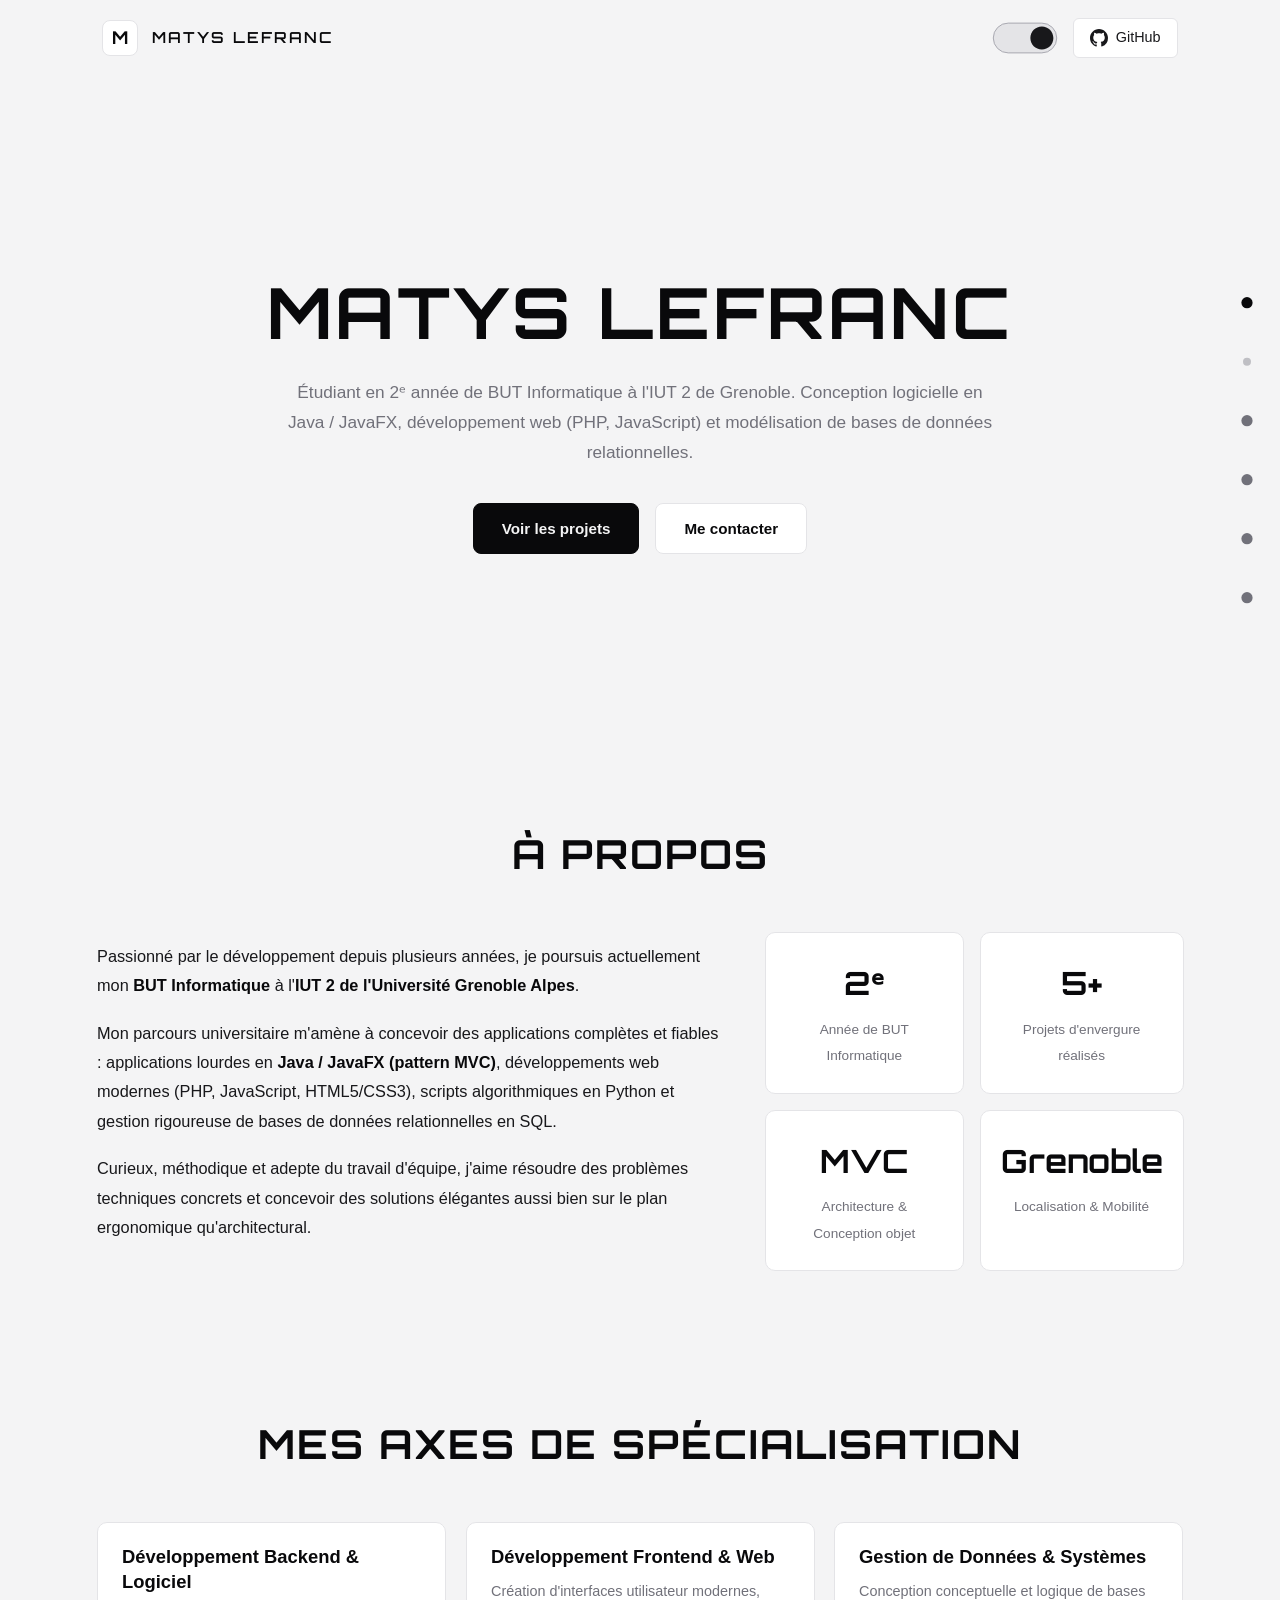
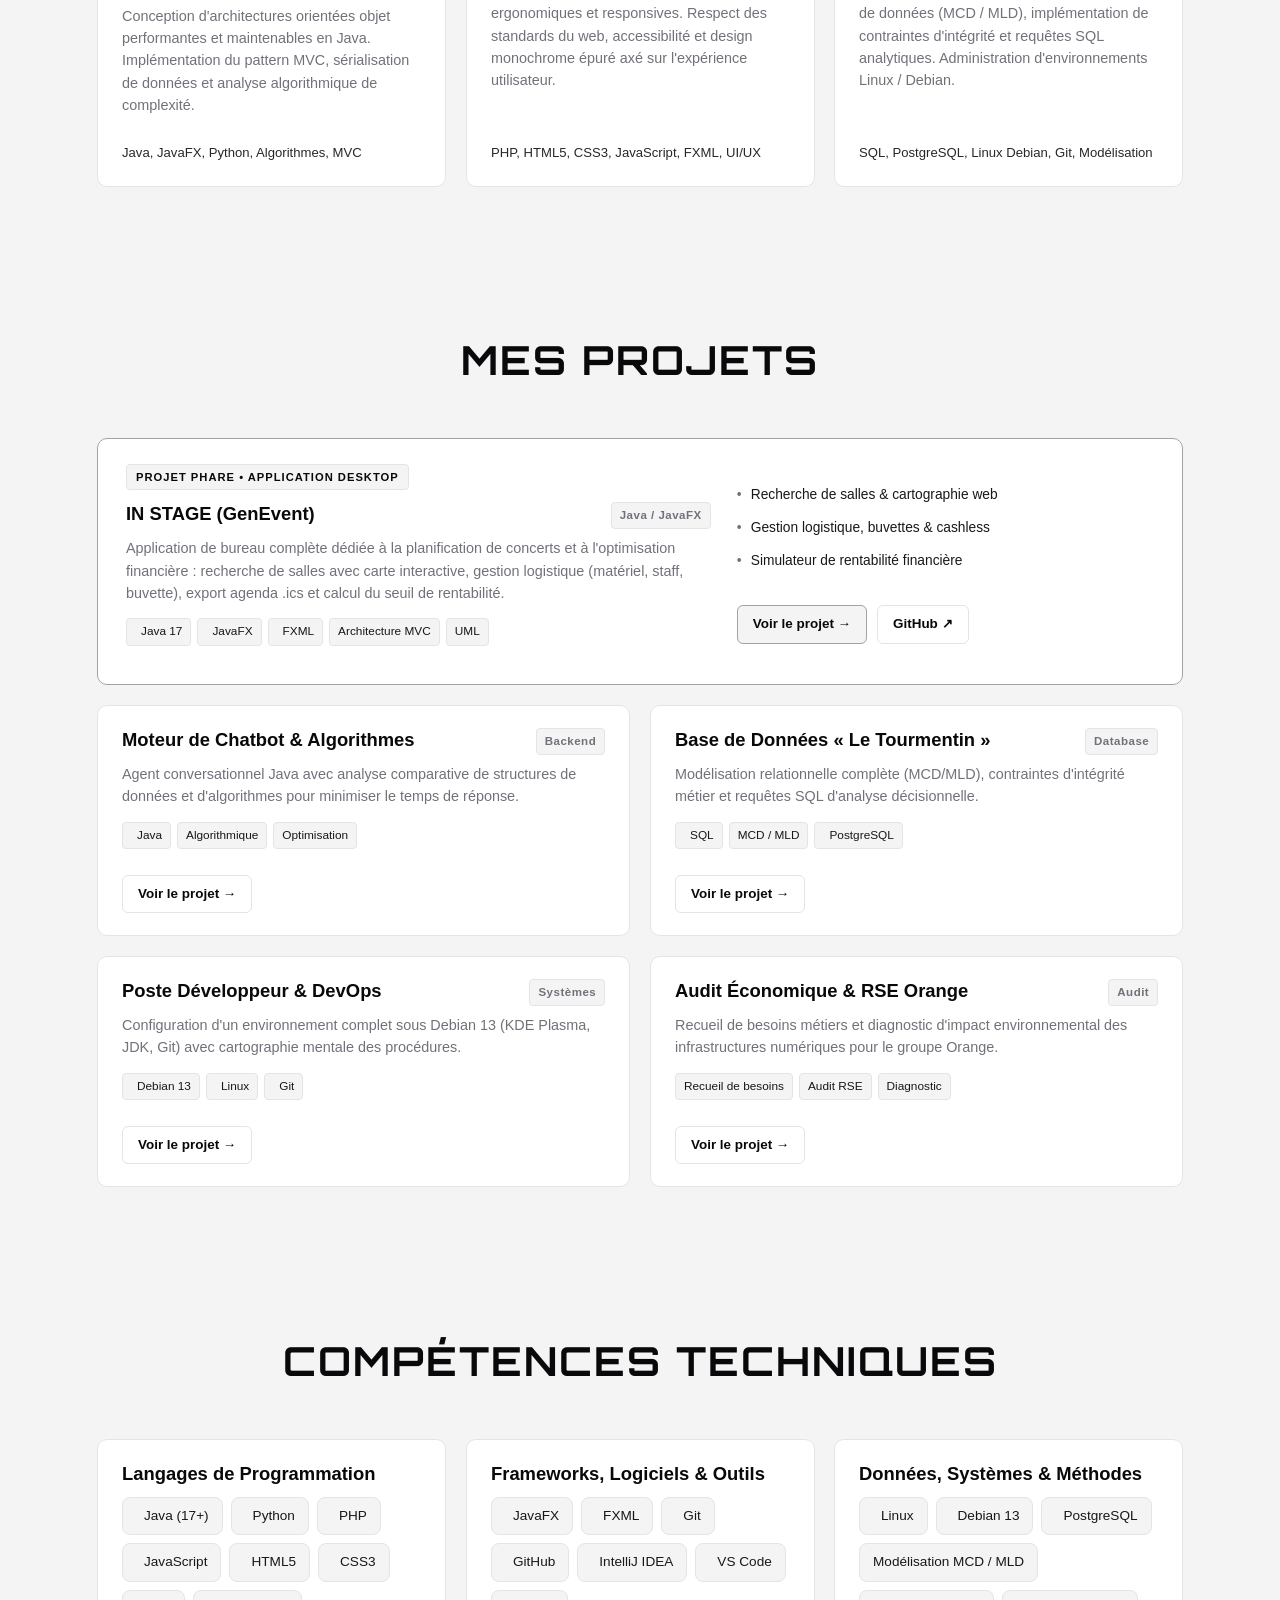
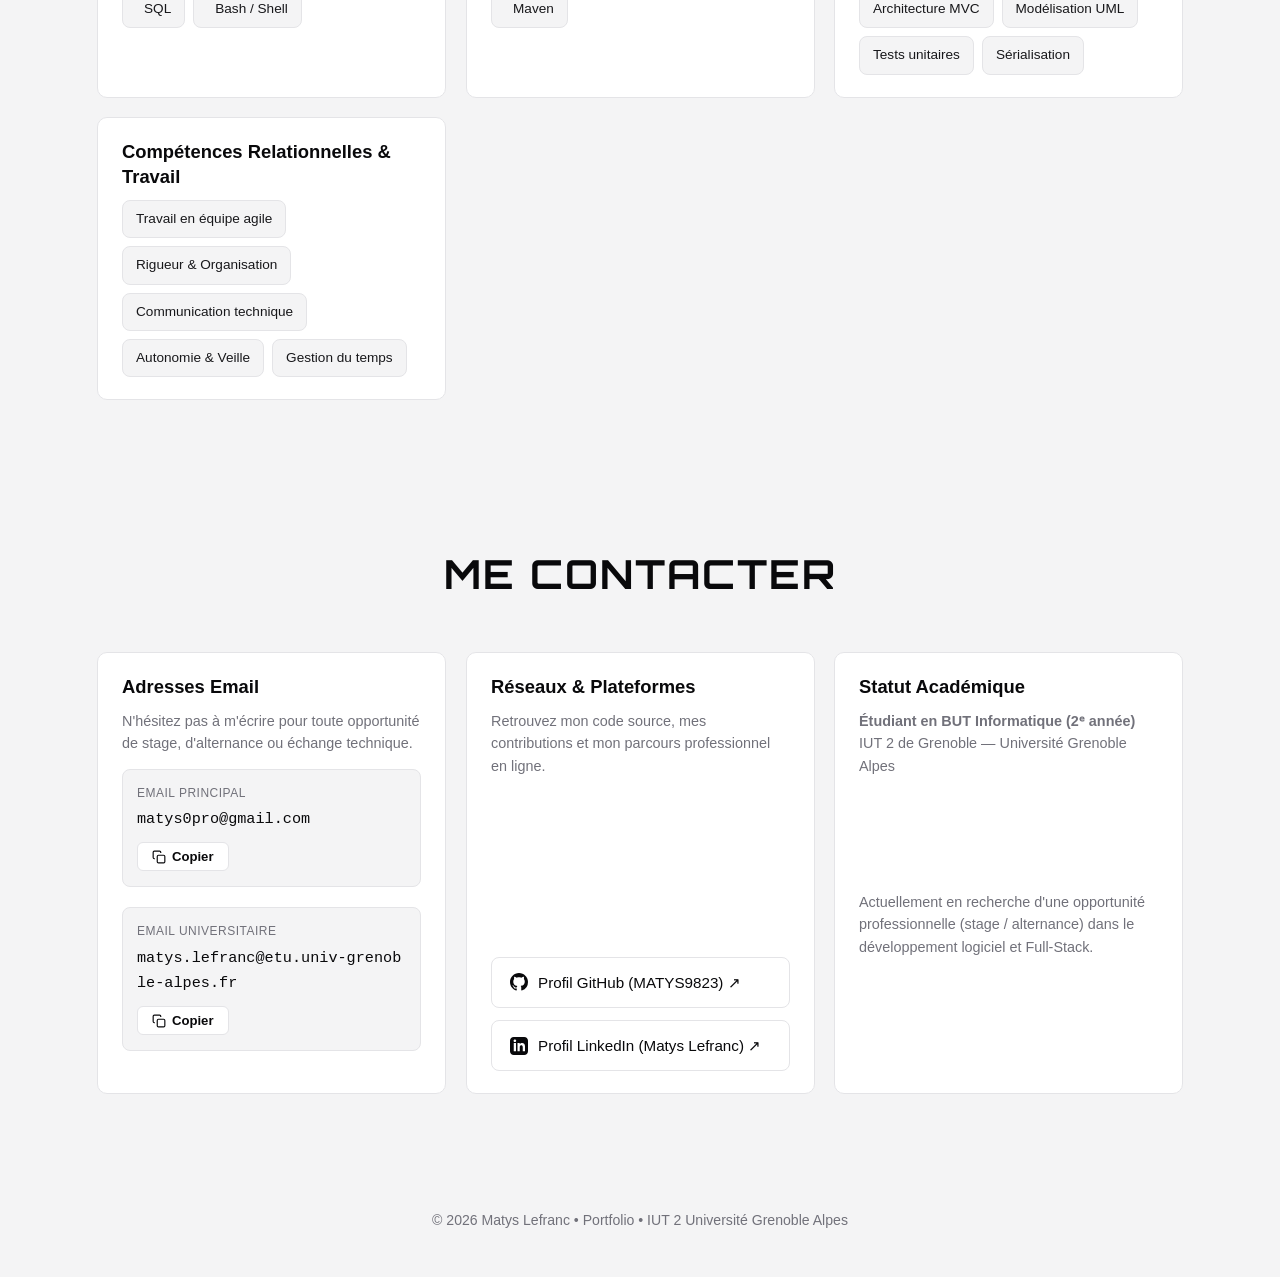
==== commit 079b5eaa: "feat: switch robotique interactif monochrome, suppression des lignes et fond uni" ====
--- a/index.html
+++ b/index.html
@@ -7,7 +7,7 @@
     <meta name="author" content="Matys Lefranc">
     <meta name="theme-color" content="#09090b">
 
-    <meta property="og:title" content="Matys Lefranc — Développeur Full-Stack & Logiciel">
+    <meta property="og:title" content="Matys Lefranc — Portfolio">
     <meta property="og:description" content="Découvrez mes projets informatiques en Java, JavaFX, Web, SQL et Systèmes.">
     <meta property="og:type" content="website">
     <meta property="og:url" content="https://matys9823.github.io">
@@ -15,7 +15,7 @@
 
     <link rel="icon" href="data:image/svg+xml,<svg xmlns='http://www.w3.org/2000/svg' viewBox='0 0 100 100'><rect width='100' height='100' rx='22' fill='%23111116'/><text x='50%' y='58%' dominant-baseline='middle' text-anchor='middle' font-family='sans-serif' font-weight='700' font-size='54' fill='%23ffffff'>M</text></svg>">
 
-    <title>Matys Lefranc | Portfolio — Développeur Full-Stack & Logiciel</title>
+    <title>Matys Lefranc | Portfolio</title>
 
     <link rel="stylesheet" type="text/css" href="https://cdn.jsdelivr.net/gh/devicons/devicon@latest/devicon.min.css" />
 
@@ -52,20 +52,60 @@
             <div class="logo-text">MATYS LEFRANC</div>
         </a>
         <div class="header-links">
-            <button id="theme-toggle" class="theme-toggle-btn" aria-label="Basculer le thème">
-                <svg class="theme-icon-sun" width="18" height="18" viewBox="0 0 24 24" fill="none" stroke="currentColor" stroke-width="2" stroke-linecap="round" stroke-linejoin="round">
-                    <circle cx="12" cy="12" r="5"></circle>
-                    <line x1="12" y1="1" x2="12" y2="3"></line>
-                    <line x1="12" y1="21" x2="12" y2="23"></line>
-                    <line x1="4.22" y1="4.22" x2="5.64" y2="5.64"></line>
-                    <line x1="18.36" y1="18.36" x2="19.78" y2="19.78"></line>
-                    <line x1="1" y1="12" x2="3" y2="12"></line>
-                    <line x1="21" y1="12" x2="23" y2="12"></line>
-                    <line x1="4.22" y1="19.78" x2="5.64" y2="18.36"></line>
-                    <line x1="18.36" y1="5.64" x2="19.78" y2="4.22"></line>
-                </svg>
-                <svg class="theme-icon-moon" width="18" height="18" viewBox="0 0 24 24" fill="none" stroke="currentColor" stroke-width="2" stroke-linecap="round" stroke-linejoin="round">
-                    <path d="M21 12.79A9 9 0 1 1 11.21 3 7 7 0 0 0 21 12.79z"></path>
+            <button id="theme-toggle" class="robot-theme-toggle" aria-label="Changer de thème">
+                <svg class="robot-switch-svg" id="mainSVG" xmlns="http://www.w3.org/2000/svg" viewBox="254 228 295 144">
+                    <defs>
+                        <clipPath id="panelMask">
+                            <rect x="258.81" y="232.96" width="285.52" height="134.08" rx="67.04" ry="67.04" />
+                        </clipPath>
+                    </defs>
+                    <g id="whole">
+                        <rect id="panel" x="258.81" y="232.96" width="285.52" height="134.08" rx="67.04" ry="67.04" />
+                        <path id="toggle" d="m425.68,300c0,28.58,23.16,51.75,51.74,51.76,28.58,0,51.75-23.16,51.76-51.74v-.02c0-28.58-23.16-51.75-51.74-51.76-28.58,0-51.75,23.16-51.76,51.74v.02Z" />
+                    </g>
+                    <g clip-path="url(#panelMask)">
+                        <g id="bothHands">
+                            <g class="robotHand" id="robotHand">
+                                <path d="m207.94,347.16c-.01,4.37-3.56,7.9-7.93,7.88-.01,0-.02,0-.03,0l-28.72-.15c-20.4-.1-23.93-8.03-35.61-8.1-6.02-.03-10.87-4.93-10.84-10.95,0,0,0,0,0,0l.12-24.7c.03-5.03,3.22-9.51,7.97-11.17,4.41-1.82,8.28-4.74,11.22-8.49l.12-.12c6.13-6.66,12.98-14.18,33.19-14.1,13.63.07,18.99,4.57,18.94,14.36l50.99.25c4.38.02,7.91,3.59,7.88,7.96-.02,4.38-3.59,7.91-7.96,7.88l-39.1-.2c4.38.03,7.9,3.61,7.86,7.98s-3.61,7.9-7.98,7.86l-3.96-.02c4.38.02,7.91,3.59,7.88,7.96-.02,4.38-3.59,7.91-7.96,7.88l-3.96-.02c4.37.01,7.9,3.57,7.88,7.93,0,.01,0,.02,0,.04Z" fill="#d4d4d8"/>
+                                <path d="m188.42,323.3l15.7.08" fill="none" stroke="#27272a" stroke-linecap="round" stroke-linejoin="round" stroke-width="3"/>
+                                <path d="m185.16,307.44l23,.11" fill="none" stroke="#27272a" stroke-linecap="round" stroke-linejoin="round" stroke-width="3"/>
+                                <path d="m184.53,339.13l15.54.08" fill="none" stroke="#27272a" stroke-linecap="round" stroke-linejoin="round" stroke-width="3"/>
+                                <path d="m207.94,347.16c-.01,4.37-3.56,7.9-7.93,7.88-.01,0-.02,0-.03,0l-28.72-.15c-20.4-.1-23.93-8.03-35.61-8.1-6.02-.03-10.87-4.93-10.84-10.95,0,0,0,0,0,0l.12-24.7c.03-5.03,3.22-9.51,7.97-11.17,4.41-1.82,8.28-4.74,11.22-8.49l.12-.12c6.13-6.66,12.98-14.18,33.19-14.1,13.63.07,18.99,4.57,18.94,14.36l50.99.25c4.38.02,7.91,3.59,7.88,7.96-.02,4.38-3.59,7.91-7.96,7.88l-39.1-.2c4.38.03,7.9,3.61,7.86,7.98s-3.61,7.9-7.98,7.86l-3.96-.02c4.38.02,7.91,3.59,7.88,7.96-.02,4.38-3.59,7.91-7.96,7.88l-3.96-.02c4.37.01,7.9,3.57,7.88,7.93,0,.01,0,.02,0,.04Z" fill="none" stroke="#27272a" stroke-linecap="round" stroke-linejoin="round" stroke-width="3"/>
+                                <path d="m196.35,291.65l-17.83-.09-34.3-.17" fill="none" stroke="#27272a" stroke-linecap="round" stroke-linejoin="round" stroke-width="3"/>
+                                <path d="m234.2,291.94l-.08,15.73" fill="none" stroke="#27272a" stroke-linecap="round" stroke-linejoin="round" stroke-width="3"/>
+                                <path d="m217.97,291.86l-.08,15.73" fill="none" stroke="#27272a" stroke-linecap="round" stroke-linejoin="round" stroke-width="3"/>
+                                <path d="m187.83,278.66l-9.31,12.9" fill="none" stroke="#27272a" stroke-linecap="round" stroke-linejoin="round" stroke-width="3"/>
+                                <path d="m124.93,308.71l-.14,27.73-12.36-.06.14-27.73,12.36.06Z" fill="#71717a" stroke="#27272a" stroke-linecap="round" stroke-linejoin="round" stroke-width="3"/>
+                                <path d="m12.3,299.62c20.63-7.68,52.04-4.07,66.03-1.65l27.08,2.04c4.08.38,7.19,3.83,7.16,7.93l-.14,29.11c0,4.11-3.16,7.53-7.25,7.87,0,0-19.39,4.77-25.06,4.91-5.67.14-37.78,2.37-67.83-3.02v-47.19Z" fill="#ffffff"/>
+                                <path d="m110.82,340.63l-.06-10.17c-.46,3.01-3.38,5.42-7.11,5.71l-27.08,1.7c-13.99,2-45.4,5.01-66.03-1.37v11.03c21.48,3.19,53.06,4.37,67.05,2.36l23.74-4.06c4.08-.32,8.09-1.22,9.49-5.21Z" fill="#f4f4f5"/>
+                                <path d="m169.45,354.84c17.8-9.9,24.21-32.35,14.31-50.15-2.97-5.34-7.22-9.86-12.37-13.15l-27.18-.14v-.02s-.12.12-.12.12c-2.95,3.75-6.81,6.68-11.22,8.49-4.75,1.66-7.94,6.13-7.97,11.17l-.12,24.7c-.03,6.02,4.82,10.92,10.84,10.95,0,0,0,0,0,0,11.33.06,14.99,7.53,33.82,8.07v-.04Z" fill="#ffffff" stroke="#27272a" stroke-miterlimit="10" stroke-width="1.99"/>
+                                <path d="m169.33,354.96v.03c-9.42-.28-15.04-2.28-19.73-4.22-4.68-1.94-8.44-3.82-14.1-3.85-6.02-.03-10.87-4.94-10.84-10.96l.04-8.66c.48,5.54,5.11,9.91,10.8,9.94,5.66.03,9.42,1.92,14.1,3.86s10.31,3.95,19.72,4.22v-.03c10.61-5.9,17.18-16.25,18.66-27.42,1.93,14.57-5.02,29.51-18.65,37.09Z" fill="#f4f4f5"/>
+                                <path d="m171.4,291.52l-15.26-.08h0s15.26.08,15.26.08h0Z" fill="#f4f4f5" stroke="#27272a" stroke-miterlimit="10" stroke-width="1.99"/>
+                                <path d="m144.22,291.39h0s.01-.01.01-.01h-.02Z" fill="#f4f4f5" stroke="#27272a" stroke-miterlimit="10" stroke-width="1.99"/>
+                                <path d="m169.45,354.84c17.8-9.9,24.21-32.35,14.31-50.15-2.97-5.34-7.22-9.86-12.37-13.15l-27.18-.14v-.02s-.12.12-.12.12c-2.95,3.75-6.81,6.68-11.22,8.49-4.75,1.66-7.94,6.13-7.97,11.17l-.12,24.7c-.03,6.02,4.82,10.92,10.84,10.95,0,0,0,0,0,0,11.33.06,14.99,7.53,33.82,8.07" fill="none" stroke="#27272a" stroke-linecap="round" stroke-linejoin="round" stroke-width="3"/>
+                                <path d="m12.3,299.62c20.63-7.68,52.04-4.07,66.03-1.65l27.08,2.04c4.08.38,7.19,3.83,7.16,7.93l-.14,29.11c0,4.11-3.16,7.53-7.25,7.87,0,0-19.39,4.77-25.06,4.91-5.67.14-37.78,2.37-67.83-3.02v-47.19Z" fill="none" stroke="#27272a" stroke-linecap="round" stroke-linejoin="round" stroke-width="3"/>
+                            </g>
+                            <g class="robotHand" id="robotHand2">
+                                <g id="robotThumb">
+                                    <path d="m140.4,300.32l21.95-49.78c1.98-4.22,7-6,11.21-3.98,4.21,2.02,6.02,7.08,4.04,11.3l-17.86,44.29s-8.96,5.88-19.35-1.83Z" fill="#d4d4d8" stroke="#27272a" stroke-linecap="round" stroke-linejoin="round" stroke-width="2.56"/>
+                                    <path d="m140.4,300.32c7.88,4.69,17.71,6.01,19.35,1.83,2.23-5.69,7.32-18.71,7.32-18.71-.34-.48-8.08-10.16-17-4.97l-9.66,21.85Z" fill="#d4d4d8" stroke="#27272a" stroke-linecap="round" stroke-linejoin="round" stroke-width="2.56"/>
+                                    <path d="m173.78,267.42c-4.02-6.5-9.2-8.94-15.42-7.81" fill="none" stroke="#27272a" stroke-linecap="round" stroke-linejoin="round" stroke-width="2.56"/>
+                                </g>
+                                <polyline points="196.35 291.65 178.52 291.56 144.23 291.39 144.22 291.39" fill="none" stroke="#27272a" stroke-linecap="round" stroke-linejoin="round" stroke-width="3"/>
+                                <path d="m171.4,291.52l-15.26-.08h0s15.26.08,15.26.08h0Z" fill="#f4f4f5" stroke="#27272a" stroke-miterlimit="10" stroke-width="1.99"/>
+                                <path d="m144.22,291.39h0s.01-.01.01-.01h-.02Z" fill="#f4f4f5" stroke="#27272a" stroke-miterlimit="10" stroke-width="1.99"/>
+                                <g id="robotThumbArm">
+                                    <path d="m207.94,347.16c-.01,4.37-3.56,7.9-7.93,7.88-.01,0-.02,0-.03,0l-28.72-.15c-20.4-.1-23.93-8.03-35.61-8.1-6.02-.03-10.87-4.93-10.84-10.95,0,0,0,0,0,0l.12-24.7c.03-5.03,3.22-9.51,7.97-11.17,4.41-1.82,8.28-4.74,11.22-8.49l.12-.12c16.66.11,38.94.27,52.13.26l8.99.25c4.38.02,7.91,3.59,7.88,7.96-.02,4.38-3.59,7.91-7.96,7.88l2.9-.2c4.38.03,7.9,3.61,7.86,7.98s-3.61,7.9-7.98,7.86l-3.96-.02c4.38.02,7.91,3.59,7.88,7.96-.02,4.38-3.59,7.91-7.96,7.88l-3.96-.02c4.37.01,7.9,3.57,7.88,7.93,0,.01,0,.02,0,.04Z" fill="#d4d4d8"/>
+                                    <path d="m188.42,323.3l15.7.08" fill="none" stroke="#27272a" stroke-linecap="round" stroke-linejoin="round" stroke-width="3"/>
+                                    <path d="m185.16,307.44l23,.11" fill="none" stroke="#27272a" stroke-linecap="round" stroke-linejoin="round" stroke-width="3"/>
+                                    <path d="m184.53,339.13l15.54.08" fill="none" stroke="#27272a" stroke-linecap="round" stroke-linejoin="round" stroke-width="3"/>
+                                    <path d="m124.93,308.71l-.14,27.73-12.36-.06.14-27.73,12.36.06Z" fill="#71717a" stroke="#27272a" stroke-linecap="round" stroke-linejoin="round" stroke-width="3"/>
+                                    <path d="m12.3,299.62c20.63-7.68,52.04-4.07,66.03-1.65l27.08,2.04c4.08.38,7.19,3.83,7.16,7.93l-.14,29.11c0,4.11-3.16,7.53-7.25,7.87,0,0-19.39,4.77-25.06,4.91-5.67.14-37.78,2.37-67.83-3.02v-47.19Z" fill="#ffffff"/>
+                                    <path d="m110.82,340.63l-.06-10.17c-.46,3.01-3.38,5.42-7.11,5.71l-27.08,1.7c-13.99,2-45.4,5.01-66.03-1.37v11.03c21.48,3.19,53.06,4.37,67.05,2.36l23.74-4.06c4.08-.32,8.09-1.22,9.49-5.21Z" fill="#f4f4f5"/>
+                                </g>
+                            </g>
+                        </g>
+                    </g>
                 </svg>
             </button>
             <a href="https://github.com/MATYS9823" target="_blank" rel="noopener noreferrer" class="header-github-link">
@@ -78,14 +118,11 @@
     <main>
         <section id="hero" class="hero">
             <div class="hero-content">
-                <h1 class="fade-in delay-1">Développeur Full-Stack & Logiciel</h1>
-                <p class="hero-subtitle fade-in delay-2">
-                    <span id="typing-text">BUT Informatique — IUT 2 Grenoble</span><span class="typing-cursor"></span>
-                </p>
-                <p class="hero-description fade-in delay-3">
+                <h1 class="fade-in delay-1">Matys Lefranc</h1>
+                <p class="hero-description fade-in delay-2">
                     Étudiant en 2ᵉ année de BUT Informatique à l'IUT 2 de Grenoble. Conception logicielle en Java / JavaFX, développement web (PHP, JavaScript) et modélisation de bases de données relationnelles.
                 </p>
-                <div class="hero-cta fade-in delay-4">
+                <div class="hero-cta fade-in delay-3">
                     <a href="#projects" class="btn btn-primary">Voir les projets</a>
                     <a href="#contact" class="btn btn-secondary">Me contacter</a>
                 </div>
@@ -384,7 +421,7 @@
     </main>
 
     <footer>
-        <p>&copy; 2026 Matys Lefranc • Portfolio BUT Informatique • IUT 2 Université Grenoble Alpes</p>
+        <p>&copy; 2026 Matys Lefranc • Portfolio • IUT 2 Université Grenoble Alpes</p>
     </footer>
 
     <div id="lightbox" class="lightbox" aria-hidden="true">
@@ -394,6 +431,7 @@
         </div>
     </div>
 
+    <script src="https://cdn.jsdelivr.net/npm/gsap@3.12.5/dist/gsap.min.js"></script>
     <script src="script.js"></script>
 </body>
 </html>
--- a/style_main.css
+++ b/style_main.css
@@ -1,10 +1,10 @@
 :root {
     --bg: #09090b;
     --bg-secondary: #121214;
-    --card-bg: #111113;
+    --card-bg: #121215;
     --card-hover-bg: #18181b;
-    --card-border: #27272a;
-    --card-hover-border: #52525b;
+    --card-border: #232326;
+    --card-hover-border: #3f3f46;
     --accent: #ffffff;
     --accent-subtle: #e4e4e7;
     --muted: #a1a1aa;
@@ -13,15 +13,18 @@
     --badge-bg: #18181b;
     --badge-border: #27272a;
     --header-bg: #09090b;
+    --panel-bg: #18181b;
+    --panel-border: #3f3f46;
+    --toggle-fill: #ffffff;
     --transition: all 0.22s cubic-bezier(0.16, 1, 0.3, 1);
 }
 
 html[data-theme="light"] {
     color-scheme: light;
-    --bg: #fafafa;
-    --bg-secondary: #f4f4f5;
+    --bg: #f4f4f5;
+    --bg-secondary: #e4e4e7;
     --card-bg: #ffffff;
-    --card-hover-bg: #f4f4f5;
+    --card-hover-bg: #fafafa;
     --card-border: #e4e4e7;
     --card-hover-border: #a1a1aa;
     --accent: #09090b;
@@ -31,7 +34,10 @@
     --text-strong: #09090b;
     --badge-bg: #f4f4f5;
     --badge-border: #e4e4e7;
-    --header-bg: #fafafa;
+    --header-bg: #f4f4f5;
+    --panel-bg: #e4e4e7;
+    --panel-border: #a1a1aa;
+    --toggle-fill: #18181b;
 }
 
 *, *::before, *::after {
@@ -56,17 +62,6 @@
     line-height: 1.65;
     overflow-x: hidden;
     position: relative;
-    background-image: 
-        radial-gradient(circle at 50% 12%, rgba(255, 255, 255, 0.05) 0%, transparent 70%),
-        url("data:image/svg+xml,%3Csvg width='40' height='40' viewBox='0 0 40 40' xmlns='http://www.w3.org/2000/svg'%3E%3Cpath d='M20 16v8M16 20h8' stroke='rgba(255,255,255,0.08)' stroke-width='1' stroke-linecap='square'/%3E%3C/svg%3E");
-    background-size: 100% 100%, 40px 40px;
-    background-attachment: fixed;
-}
-
-html[data-theme="light"] body {
-    background-image: 
-        radial-gradient(circle at 50% 12%, rgba(0, 0, 0, 0.03) 0%, transparent 70%),
-        url("data:image/svg+xml,%3Csvg width='40' height='40' viewBox='0 0 40 40' xmlns='http://www.w3.org/2000/svg'%3E%3Cpath d='M20 16v8M16 20h8' stroke='rgba(0,0,0,0.07)' stroke-width='1' stroke-linecap='square'/%3E%3C/svg%3E");
 }
 
 main, header, footer, .container {
@@ -75,12 +70,12 @@
 }
 
 header {
-    padding: 22px 8%;
+    padding: 18px 8%;
     display: flex;
     justify-content: space-between;
     align-items: center;
     background-color: var(--header-bg);
-    border-bottom: 1px solid var(--card-border);
+    border-bottom: none;
     position: sticky;
     top: 0;
     z-index: 1000;
@@ -125,42 +120,44 @@
 .header-links {
     display: flex;
     align-items: center;
-    gap: 12px;
-}
-
-.theme-toggle-btn {
+    gap: 14px;
+}
+
+.robot-theme-toggle {
     display: inline-flex;
     align-items: center;
     justify-content: center;
-    width: 36px;
-    height: 36px;
-    border-radius: 8px;
-    border: 1px solid var(--card-border);
-    background: var(--card-bg);
-    color: var(--text-strong);
+    width: 68px;
+    height: 32px;
+    background: transparent;
+    border: none;
+    padding: 0;
     cursor: pointer;
-    transition: var(--transition);
-}
-
-.theme-toggle-btn:hover {
-    border-color: var(--card-hover-border);
-    background: var(--card-hover-bg);
-}
-
-.theme-toggle-btn .theme-icon-sun {
-    display: none;
-}
-
-.theme-toggle-btn .theme-icon-moon {
-    display: block;
-}
-
-html[data-theme="light"] .theme-toggle-btn .theme-icon-sun {
-    display: block;
-}
-
-html[data-theme="light"] .theme-toggle-btn .theme-icon-moon {
-    display: none;
+    -webkit-tap-highlight-color: transparent;
+    outline: none;
+}
+
+.robot-switch-svg {
+    width: 100%;
+    height: 100%;
+    overflow: visible;
+}
+
+#panel {
+    fill: var(--panel-bg);
+    stroke: var(--panel-border);
+    stroke-width: 4px;
+    transition: fill 0.25s ease, stroke 0.25s ease;
+}
+
+#toggle {
+    fill: var(--toggle-fill);
+    cursor: pointer;
+    transition: fill 0.25s ease;
+}
+
+#robotHand2 {
+    opacity: 0;
 }
 
 .header-github-link {
@@ -249,11 +246,11 @@
 }
 
 .hero {
-    min-height: 80vh;
+    min-height: 75vh;
     display: flex;
     align-items: center;
     justify-content: center;
-    padding: 40px 8%;
+    padding: 50px 8%;
     text-align: center;
 }
 
@@ -264,44 +261,17 @@
 
 .hero h1 {
     font-family: 'Orbitron', sans-serif;
-    font-size: clamp(2.2rem, 5.5vw, 4rem);
+    font-size: clamp(2.4rem, 6vw, 4.4rem);
     font-weight: 700;
     text-transform: uppercase;
-    letter-spacing: 2px;
+    letter-spacing: 3px;
     line-height: 1.15;
-    margin-bottom: 20px;
-    color: var(--text-strong);
-}
-
-.hero-subtitle {
-    font-size: clamp(1.05rem, 2.2vw, 1.35rem);
-    color: var(--accent-subtle);
-    font-weight: 500;
     margin-bottom: 24px;
-    letter-spacing: 0.5px;
-    min-height: 2em;
-    display: flex;
-    align-items: center;
-    justify-content: center;
-}
-
-.typing-cursor {
-    display: inline-block;
-    width: 2px;
-    height: 1.15em;
-    background-color: var(--accent);
-    margin-left: 4px;
-    animation: blink 0.85s infinite;
-    vertical-align: middle;
-}
-
-@keyframes blink {
-    0%, 50% { opacity: 1; }
-    51%, 100% { opacity: 0; }
+    color: var(--text-strong);
 }
 
 .hero-description {
-    font-size: 1.05rem;
+    font-size: 1.08rem;
     color: var(--muted);
     margin-bottom: 35px;
     line-height: 1.75;
@@ -365,8 +335,8 @@
 .projects-section,
 .skills-section,
 .contact-section {
-    padding: 85px 0;
-    border-top: 1px solid var(--card-border);
+    padding: 70px 0;
+    border-top: none;
 }
 
 .section-title {
@@ -377,20 +347,8 @@
     letter-spacing: 2px;
     color: var(--text-strong);
     text-align: center;
-    margin-bottom: 55px;
+    margin-bottom: 45px;
     position: relative;
-    padding-bottom: 18px;
-}
-
-.section-title::after {
-    content: '';
-    position: absolute;
-    bottom: 0;
-    left: 50%;
-    transform: translateX(-50%);
-    width: 44px;
-    height: 2px;
-    background: var(--card-hover-border);
 }
 
 .about-grid {
@@ -518,7 +476,6 @@
     font-size: 0.82rem;
     font-weight: 500;
     padding-top: 12px;
-    border-top: 1px solid var(--card-border);
 }
 
 .project-card.featured {
@@ -562,7 +519,6 @@
     font-size: 0.86rem;
     color: var(--text);
     padding: 5px 0;
-    border-bottom: 1px solid var(--card-border);
     position: relative;
     padding-left: 14px;
 }
@@ -641,7 +597,6 @@
     flex-wrap: wrap;
     margin-top: auto;
     padding-top: 12px;
-    border-top: 1px solid var(--card-border);
 }
 
 .project-link {
@@ -789,7 +744,7 @@
     padding: 45px 8%;
     text-align: center;
     font-size: 0.88rem;
-    border-top: 1px solid var(--card-border);
+    border-top: none;
     color: var(--muted);
 }
 
@@ -933,7 +888,7 @@
     color: var(--text-strong);
     margin-bottom: 20px;
     padding-bottom: 10px;
-    border-bottom: 1px solid var(--card-border);
+    border-bottom: none;
     letter-spacing: 0.5px;
 }
 
@@ -1173,11 +1128,11 @@
 
 @media (max-width: 600px) {
     header {
-        padding: 18px 5%;
+        padding: 16px 5%;
     }
 
     .hero {
-        min-height: 70vh;
+        min-height: 65vh;
         padding: 30px 5%;
     }
 
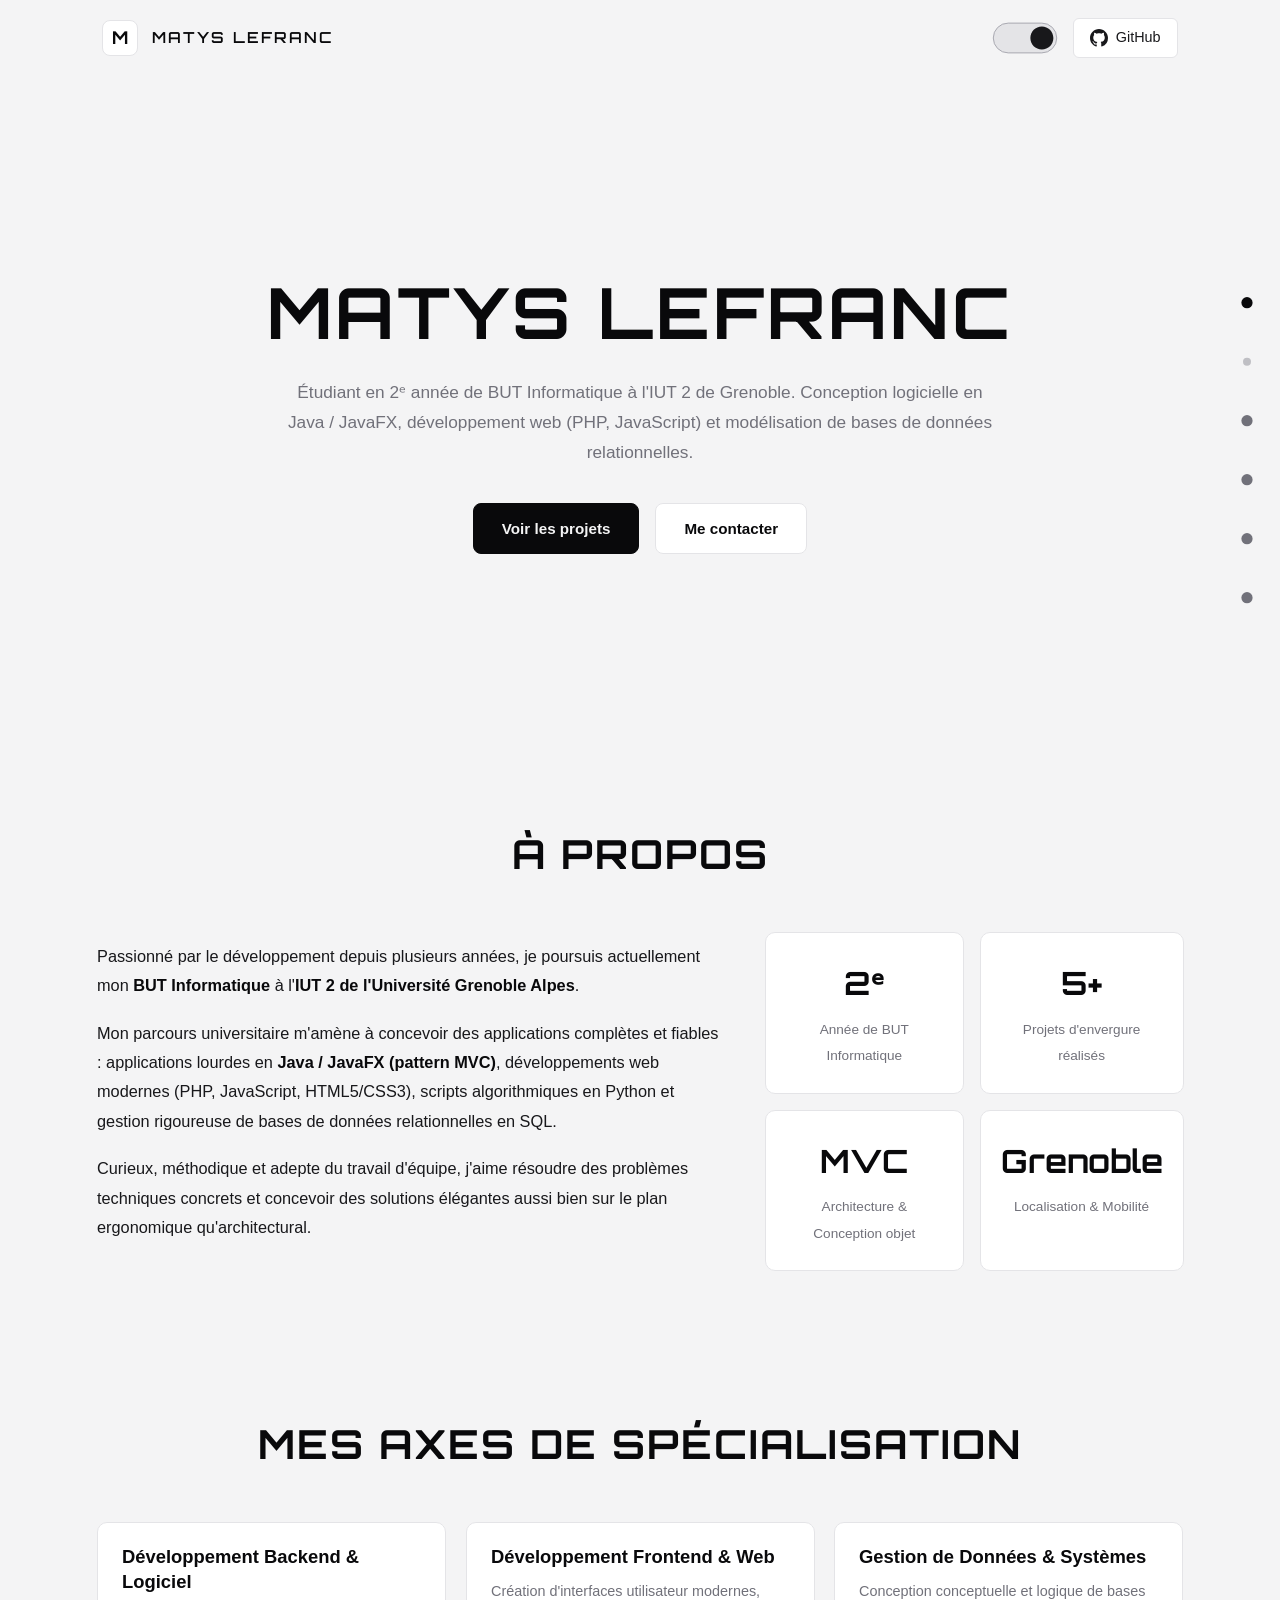
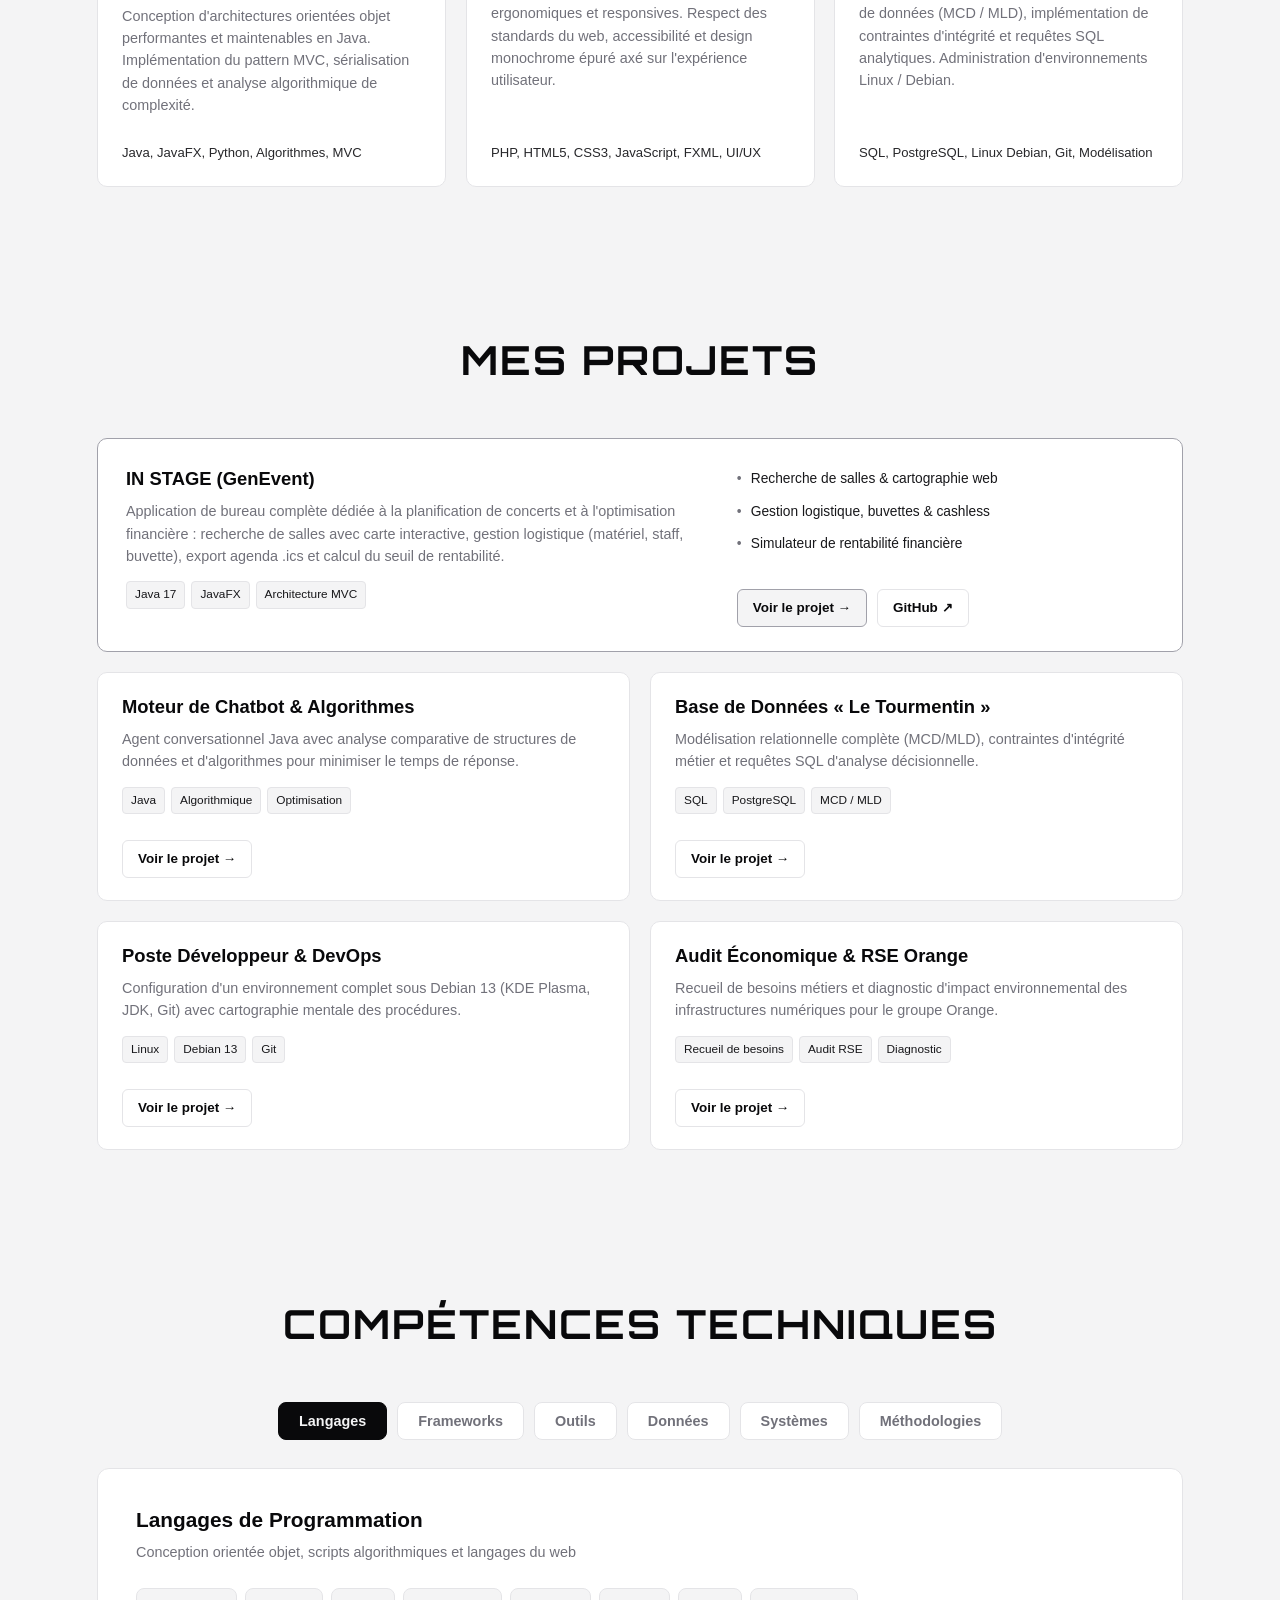
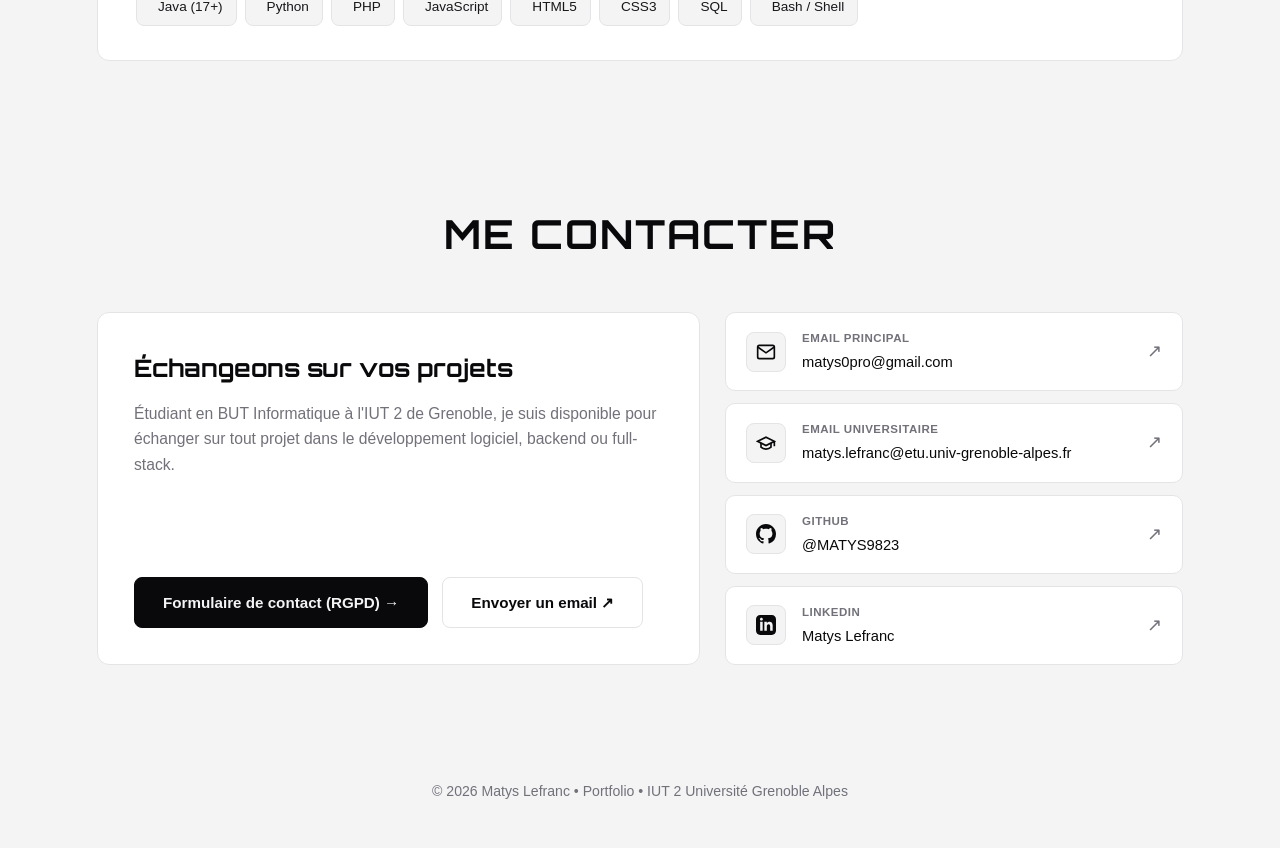
==== commit 24ade95f: "feat: carrousel de competences epure, integration formulaire formsubmit et accordeon rgpd" ====
--- a/index.html
+++ b/index.html
@@ -124,7 +124,7 @@
                 </p>
                 <div class="hero-cta fade-in delay-3">
                     <a href="#projects" class="btn btn-primary">Voir les projets</a>
-                    <a href="#contact" class="btn btn-secondary">Me contacter</a>
+                    <a href="contact.html" class="btn btn-secondary">Me contacter</a>
                 </div>
             </div>
         </section>
@@ -193,20 +193,16 @@
                     <div class="project-card featured fade-in delay-1">
                         <div class="featured-inner">
                             <div class="featured-main">
-                                <div class="featured-ribbon">Projet Phare • Application Desktop</div>
                                 <div class="project-header">
                                     <h3>IN STAGE (GenEvent)</h3>
-                                    <span class="project-type">Java / JavaFX</span>
                                 </div>
                                 <p class="project-description">
                                     Application de bureau complète dédiée à la planification de concerts et à l'optimisation financière : recherche de salles avec carte interactive, gestion logistique (matériel, staff, buvette), export agenda .ics et calcul du seuil de rentabilité.
                                 </p>
                                 <div class="tech-stack">
-                                    <span class="tech-badge"><i class="devicon-java-plain"></i> Java 17</span>
-                                    <span class="tech-badge"><i class="devicon-java-plain"></i> JavaFX</span>
-                                    <span class="tech-badge"><i class="devicon-xml-plain"></i> FXML</span>
+                                    <span class="tech-badge">Java 17</span>
+                                    <span class="tech-badge">JavaFX</span>
                                     <span class="tech-badge">Architecture MVC</span>
-                                    <span class="tech-badge">UML</span>
                                 </div>
                             </div>
                             <div class="featured-side">
@@ -228,13 +224,12 @@
                     <div class="project-card fade-in delay-2">
                         <div class="project-header">
                             <h3>Moteur de Chatbot & Algorithmes</h3>
-                            <span class="project-type">Backend</span>
                         </div>
                         <p class="project-description">
                             Agent conversationnel Java avec analyse comparative de structures de données et d'algorithmes pour minimiser le temps de réponse.
                         </p>
                         <div class="tech-stack">
-                            <span class="tech-badge"><i class="devicon-java-plain"></i> Java</span>
+                            <span class="tech-badge">Java</span>
                             <span class="tech-badge">Algorithmique</span>
                             <span class="tech-badge">Optimisation</span>
                         </div>
@@ -246,15 +241,14 @@
                     <div class="project-card fade-in delay-3">
                         <div class="project-header">
                             <h3>Base de Données « Le Tourmentin »</h3>
-                            <span class="project-type">Database</span>
                         </div>
                         <p class="project-description">
                             Modélisation relationnelle complète (MCD/MLD), contraintes d'intégrité métier et requêtes SQL d'analyse décisionnelle.
                         </p>
                         <div class="tech-stack">
-                            <span class="tech-badge"><i class="devicon-mysql-plain"></i> SQL</span>
+                            <span class="tech-badge">SQL</span>
+                            <span class="tech-badge">PostgreSQL</span>
                             <span class="tech-badge">MCD / MLD</span>
-                            <span class="tech-badge"><i class="devicon-postgresql-plain"></i> PostgreSQL</span>
                         </div>
                         <div class="project-links">
                             <a href="./projets/database-screenshots.html" class="project-link">Voir le projet →</a>
@@ -264,15 +258,14 @@
                     <div class="project-card fade-in delay-4">
                         <div class="project-header">
                             <h3>Poste Développeur & DevOps</h3>
-                            <span class="project-type">Systèmes</span>
                         </div>
                         <p class="project-description">
                             Configuration d'un environnement complet sous Debian 13 (KDE Plasma, JDK, Git) avec cartographie mentale des procédures.
                         </p>
                         <div class="tech-stack">
-                            <span class="tech-badge"><i class="devicon-debian-plain"></i> Debian 13</span>
-                            <span class="tech-badge"><i class="devicon-linux-plain"></i> Linux</span>
-                            <span class="tech-badge"><i class="devicon-git-plain"></i> Git</span>
+                            <span class="tech-badge">Linux</span>
+                            <span class="tech-badge">Debian 13</span>
+                            <span class="tech-badge">Git</span>
                         </div>
                         <div class="project-links">
                             <a href="./projets/infrastructure-screenshots.html" class="project-link">Voir le projet →</a>
@@ -282,7 +275,6 @@
                     <div class="project-card fade-in delay-5">
                         <div class="project-header">
                             <h3>Audit Économique & RSE Orange</h3>
-                            <span class="project-type">Audit</span>
                         </div>
                         <p class="project-description">
                             Recueil de besoins métiers et diagnostic d'impact environnemental des infrastructures numériques pour le groupe Orange.
@@ -304,57 +296,110 @@
         <section id="skills" class="skills-section">
             <div class="section-container">
                 <h2 class="section-title fade-in">Compétences Techniques</h2>
-                
-                <div class="skills-grid">
-                    <div class="skill-category fade-in delay-1">
-                        <h3>Langages de Programmation</h3>
-                        <div class="skill-badges">
-                            <span class="skill-badge"><i class="devicon-java-plain"></i> Java (17+)</span>
-                            <span class="skill-badge"><i class="devicon-python-plain"></i> Python</span>
-                            <span class="skill-badge"><i class="devicon-php-plain"></i> PHP</span>
-                            <span class="skill-badge"><i class="devicon-javascript-plain"></i> JavaScript</span>
-                            <span class="skill-badge"><i class="devicon-html5-plain"></i> HTML5</span>
-                            <span class="skill-badge"><i class="devicon-css3-plain"></i> CSS3</span>
-                            <span class="skill-badge"><i class="devicon-mysql-plain"></i> SQL</span>
-                            <span class="skill-badge"><i class="devicon-bash-plain"></i> Bash / Shell</span>
-                        </div>
-                    </div>
-
-                    <div class="skill-category fade-in delay-2">
-                        <h3>Frameworks, Logiciels & Outils</h3>
-                        <div class="skill-badges">
-                            <span class="skill-badge"><i class="devicon-java-plain"></i> JavaFX</span>
-                            <span class="skill-badge"><i class="devicon-xml-plain"></i> FXML</span>
-                            <span class="skill-badge"><i class="devicon-git-plain"></i> Git</span>
-                            <span class="skill-badge"><i class="devicon-github-original"></i> GitHub</span>
-                            <span class="skill-badge"><i class="devicon-intellij-plain"></i> IntelliJ IDEA</span>
-                            <span class="skill-badge"><i class="devicon-vscode-plain"></i> VS Code</span>
-                            <span class="skill-badge"><i class="devicon-apache-plain"></i> Maven</span>
-                        </div>
-                    </div>
-
-                    <div class="skill-category fade-in delay-3">
-                        <h3>Données, Systèmes & Méthodes</h3>
-                        <div class="skill-badges">
-                            <span class="skill-badge"><i class="devicon-linux-plain"></i> Linux</span>
-                            <span class="skill-badge"><i class="devicon-debian-plain"></i> Debian 13</span>
-                            <span class="skill-badge"><i class="devicon-postgresql-plain"></i> PostgreSQL</span>
-                            <span class="skill-badge">Modélisation MCD / MLD</span>
-                            <span class="skill-badge">Architecture MVC</span>
-                            <span class="skill-badge">Modélisation UML</span>
-                            <span class="skill-badge">Tests unitaires</span>
-                            <span class="skill-badge">Sérialisation</span>
-                        </div>
-                    </div>
-
-                    <div class="skill-category fade-in delay-4">
-                        <h3>Compétences Relationnelles & Travail</h3>
-                        <div class="skill-badges">
-                            <span class="skill-badge">Travail en équipe agile</span>
-                            <span class="skill-badge">Rigueur & Organisation</span>
-                            <span class="skill-badge">Communication technique</span>
-                            <span class="skill-badge">Autonomie & Veille</span>
-                            <span class="skill-badge">Gestion du temps</span>
+
+                <div class="carousel-tabs fade-in" id="skills-tabs">
+                    <button class="carousel-tab active" data-index="0">Langages</button>
+                    <button class="carousel-tab" data-index="1">Frameworks</button>
+                    <button class="carousel-tab" data-index="2">Outils</button>
+                    <button class="carousel-tab" data-index="3">Données</button>
+                    <button class="carousel-tab" data-index="4">Systèmes</button>
+                    <button class="carousel-tab" data-index="5">Méthodologies</button>
+                </div>
+
+                <div class="skills-carousel-wrapper fade-in">
+                    <div class="skills-carousel-track" id="skills-track">
+                        <div class="skills-slide active" data-slide="0">
+                            <div class="slide-header">
+                                <div class="slide-info">
+                                    <h3>Langages de Programmation</h3>
+                                    <p>Conception orientée objet, scripts algorithmiques et langages du web</p>
+                                </div>
+                            </div>
+                            <div class="skill-badges">
+                                <span class="skill-badge"><i class="devicon-java-plain"></i> Java (17+)</span>
+                                <span class="skill-badge"><i class="devicon-python-plain"></i> Python</span>
+                                <span class="skill-badge"><i class="devicon-php-plain"></i> PHP</span>
+                                <span class="skill-badge"><i class="devicon-javascript-plain"></i> JavaScript</span>
+                                <span class="skill-badge"><i class="devicon-html5-plain"></i> HTML5</span>
+                                <span class="skill-badge"><i class="devicon-css3-plain"></i> CSS3</span>
+                                <span class="skill-badge"><i class="devicon-mysql-plain"></i> SQL</span>
+                                <span class="skill-badge"><i class="devicon-bash-plain"></i> Bash / Shell</span>
+                            </div>
+                        </div>
+
+                        <div class="skills-slide" data-slide="1">
+                            <div class="slide-header">
+                                <div class="slide-info">
+                                    <h3>Frameworks & Bibliothèques</h3>
+                                    <p>Composants d'interface graphique, liaison d'événements et architectures riches</p>
+                                </div>
+                            </div>
+                            <div class="skill-badges">
+                                <span class="skill-badge"><i class="devicon-java-plain"></i> JavaFX</span>
+                                <span class="skill-badge"><i class="devicon-xml-plain"></i> FXML</span>
+                            </div>
+                        </div>
+
+                        <div class="skills-slide" data-slide="2">
+                            <div class="slide-header">
+                                <div class="slide-info">
+                                    <h3>Environnements & Outils</h3>
+                                    <p>Gestion de versions, conteneurisation et outillage de développement</p>
+                                </div>
+                            </div>
+                            <div class="skill-badges">
+                                <span class="skill-badge"><i class="devicon-git-plain"></i> Git</span>
+                                <span class="skill-badge"><i class="devicon-github-original"></i> GitHub</span>
+                                <span class="skill-badge"><i class="devicon-intellij-plain"></i> IntelliJ IDEA</span>
+                                <span class="skill-badge"><i class="devicon-vscode-plain"></i> VS Code</span>
+                                <span class="skill-badge"><i class="devicon-apache-plain"></i> Maven</span>
+                            </div>
+                        </div>
+
+                        <div class="skills-slide" data-slide="3">
+                            <div class="slide-header">
+                                <div class="slide-info">
+                                    <h3>Bases de Données & Modélisation</h3>
+                                    <p>Conception relationnelle, contraintes d'intégrité et requêtes SQL d'analyse</p>
+                                </div>
+                            </div>
+                            <div class="skill-badges">
+                                <span class="skill-badge"><i class="devicon-postgresql-plain"></i> PostgreSQL</span>
+                                <span class="skill-badge"><i class="devicon-mysql-plain"></i> MySQL</span>
+                                <span class="skill-badge">Modélisation MCD / MLD</span>
+                                <span class="skill-badge">MERISE</span>
+                            </div>
+                        </div>
+
+                        <div class="skills-slide" data-slide="4">
+                            <div class="slide-header">
+                                <div class="slide-info">
+                                    <h3>Systèmes d'Exploitation & Administration</h3>
+                                    <p>Environnements Unix / Linux, automatisation bash et configurations système</p>
+                                </div>
+                            </div>
+                            <div class="skill-badges">
+                                <span class="skill-badge"><i class="devicon-linux-plain"></i> Linux</span>
+                                <span class="skill-badge"><i class="devicon-debian-plain"></i> Debian 13</span>
+                                <span class="skill-badge"><i class="devicon-bash-plain"></i> Shell Bash</span>
+                            </div>
+                        </div>
+
+                        <div class="skills-slide" data-slide="5">
+                            <div class="slide-header">
+                                <div class="slide-info">
+                                    <h3>Méthodologies & Bonnes Pratiques</h3>
+                                    <p>Architectures modulaires, cycle de développement et collaboration</p>
+                                </div>
+                            </div>
+                            <div class="skill-badges">
+                                <span class="skill-badge">Architecture MVC</span>
+                                <span class="skill-badge">Modélisation UML</span>
+                                <span class="skill-badge">Tests unitaires JUnit</span>
+                                <span class="skill-badge">Méthodes Agiles / Scrum</span>
+                                <span class="skill-badge">GitFlow</span>
+                                <span class="skill-badge">Revue de code</span>
+                            </div>
                         </div>
                     </div>
                 </div>
@@ -365,55 +410,66 @@
             <div class="section-container">
                 <h2 class="section-title fade-in">Me Contacter</h2>
                 
-                <div class="contact-grid">
-                    <div class="contact-card fade-in delay-1">
-                        <h3>Adresses Email</h3>
-                        <p>N'hésitez pas à m'écrire pour toute opportunité de stage, d'alternance ou échange technique.</p>
-                        
-                        <div class="email-box">
-                            <span class="email-label">Email Principal</span>
-                            <div class="email-address">matys0pro@gmail.com</div>
-                            <button class="btn-copy" id="copy-email-gmail">
-                                <svg width="14" height="14" viewBox="0 0 24 24" fill="none" stroke="currentColor" stroke-width="2"><rect x="9" y="9" width="13" height="13" rx="2" ry="2"></rect><path d="M5 15H4a2 2 0 0 1-2-2V4a2 2 0 0 1 2-2h9a2 2 0 0 1 2 2v1"></path></svg>
-                                Copier
-                            </button>
-                        </div>
-
-                        <div class="email-box">
-                            <span class="email-label">Email Universitaire</span>
-                            <div class="email-address">matys.lefranc@etu.univ-grenoble-alpes.fr</div>
-                            <button class="btn-copy" id="copy-email-univ">
-                                <svg width="14" height="14" viewBox="0 0 24 24" fill="none" stroke="currentColor" stroke-width="2"><rect x="9" y="9" width="13" height="13" rx="2" ry="2"></rect><path d="M5 15H4a2 2 0 0 1-2-2V4a2 2 0 0 1 2-2h9a2 2 0 0 1 2 2v1"></path></svg>
-                                Copier
-                            </button>
-                        </div>
-                    </div>
-
-                    <div class="contact-card fade-in delay-2">
-                        <h3>Réseaux & Plateformes</h3>
-                        <p>Retrouvez mon code source, mes contributions et mon parcours professionnel en ligne.</p>
-                        
-                        <div class="contact-links">
-                            <a href="https://github.com/MATYS9823" target="_blank" rel="noopener noreferrer" class="contact-link">
-                                <svg width="18" height="18" viewBox="0 0 24 24" fill="currentColor"><path d="M12 0C5.37 0 0 5.37 0 12c0 5.31 3.435 9.795 8.205 11.385.6.105.825-.255.825-.57 0-.285-.015-1.23-.015-2.235-3.015.555-3.795-.735-4.035-1.41-.135-.345-.72-1.41-1.23-1.695-.42-.225-1.02-.78-.015-.795.945-.015 1.62.87 1.845 1.23 1.08 1.815 2.805 1.305 3.495.99.105-.78.42-1.305.765-1.605-2.67-.3-5.46-1.335-5.46-5.925 0-1.305.465-2.385 1.23-3.225-.12-.3-.54-1.53.12-3.18 0 0 1.005-.315 3.3 1.23.96-.27 1.98-.405 3-.405s2.04.135 3 .405c2.295-1.56 3.3-1.23 3.3-1.23.66 1.65.24 2.88.12 3.18.765.84 1.23 1.905 1.23 3.225 0 4.605-2.805 5.625-5.475 5.925.435.375.81 1.095.81 2.22 0 1.605-.015 2.895-.015 3.3 0 .315.225.69.825.57A12.02 12.02 0 0024 12c0-6.63-5.37-12-12-12z"/></svg>
-                                Profil GitHub (MATYS9823) ↗
+                <div class="contact-hub-grid">
+                    <div class="contact-main-card fade-in delay-1">
+                        <div>
+                            <h3>Échangeons sur vos projets</h3>
+                            <p>Étudiant en BUT Informatique à l'IUT 2 de Grenoble, je suis disponible pour échanger sur tout projet dans le développement logiciel, backend ou full-stack.</p>
+                        </div>
+                        <div class="contact-actions-row">
+                            <a href="contact.html" class="btn btn-primary contact-main-btn">
+                                Formulaire de contact (RGPD) →
                             </a>
-                            <a href="https://linkedin.com/in/Matys-Lefranc" target="_blank" rel="noopener noreferrer" class="contact-link">
-                                <svg width="18" height="18" viewBox="0 0 24 24" fill="currentColor"><path d="M19 0h-14c-2.761 0-5 2.239-5 5v14c0 2.761 2.239 5 5 5h14c2.762 0 5-2.239 5-5v-14c0-2.761-2.238-5-5-5zm-11 19h-3v-11h3v11zm-1.5-12.268c-.966 0-1.75-.79-1.75-1.764s.784-1.764 1.75-1.764 1.75.79 1.75 1.764-.783 1.764-1.75 1.764zm13.5 12.268h-3v-5.604c0-3.368-4-3.113-4 0v5.604h-3v-11h3v1.765c1.396-2.586 7-2.777 7 2.476v6.759z"/></svg>
-                                Profil LinkedIn (Matys Lefranc) ↗
+                            <a href="mailto:matys0pro@gmail.com" class="btn btn-secondary">
+                                Envoyer un email ↗
                             </a>
                         </div>
                     </div>
 
-                    <div class="contact-card fade-in delay-3">
-                        <h3>Statut Académique</h3>
-                        <p style="margin-bottom: 15px;">
-                            <strong>Étudiant en BUT Informatique (2ᵉ année)</strong><br>
-                            IUT 2 de Grenoble — Université Grenoble Alpes
-                        </p>
-                        <p>
-                            Actuellement en recherche d'une opportunité professionnelle (stage / alternance) dans le développement logiciel et Full-Stack.
-                        </p>
+                    <div class="contact-side-cards fade-in delay-2">
+                        <a href="mailto:matys0pro@gmail.com" class="contact-action-card">
+                            <div class="action-card-icon">
+                                <svg width="20" height="20" viewBox="0 0 24 24" fill="none" stroke="currentColor" stroke-width="2"><path d="M4 4h16c1.1 0 2 .9 2 2v12c0 1.1-.9 2-2 2H4c-1.1 0-2-.9-2-2V6c0-1.1.9-2 2-2z"></path><polyline points="22,6 12,13 2,6"></polyline></svg>
+                            </div>
+                            <div class="action-card-content">
+                                <span class="action-card-label">Email Principal</span>
+                                <span class="action-card-value">matys0pro@gmail.com</span>
+                            </div>
+                            <span class="action-card-arrow">↗</span>
+                        </a>
+
+                        <a href="mailto:matys.lefranc@etu.univ-grenoble-alpes.fr" class="contact-action-card">
+                            <div class="action-card-icon">
+                                <svg width="20" height="20" viewBox="0 0 24 24" fill="none" stroke="currentColor" stroke-width="2"><path d="M22 10v6M2 10l10-5 10 5-10 5z"></path><path d="M6 12v5c3 3 9 3 12 0v-5"></path></svg>
+                            </div>
+                            <div class="action-card-content">
+                                <span class="action-card-label">Email Universitaire</span>
+                                <span class="action-card-value">matys.lefranc@etu.univ-grenoble-alpes.fr</span>
+                            </div>
+                            <span class="action-card-arrow">↗</span>
+                        </a>
+
+                        <a href="https://github.com/MATYS9823" target="_blank" rel="noopener noreferrer" class="contact-action-card">
+                            <div class="action-card-icon">
+                                <svg width="20" height="20" viewBox="0 0 24 24" fill="currentColor"><path d="M12 0C5.37 0 0 5.37 0 12c0 5.31 3.435 9.795 8.205 11.385.6.105.825-.255.825-.57 0-.285-.015-1.23-.015-2.235-3.015.555-3.795-.735-4.035-1.41-.135-.345-.72-1.41-1.23-1.695-.42-.225-1.02-.78-.015-.795.945-.015 1.62.87 1.845 1.23 1.08 1.815 2.805 1.305 3.495.99.105-.78.42-1.305.765-1.605-2.67-.3-5.46-1.335-5.46-5.925 0-1.305.465-2.385 1.23-3.225-.12-.3-.54-1.53.12-3.18 0 0 1.005-.315 3.3 1.23.96-.27 1.98-.405 3-.405s2.04.135 3 .405c2.295-1.56 3.3-1.23 3.3-1.23.66 1.65.24 2.88.12 3.18.765.84 1.23 1.905 1.23 3.225 0 4.605-2.805 5.625-5.475 5.925.435.375.81 1.095.81 2.22 0 1.605-.015 2.895-.015 3.3 0 .315.225.69.825.57A12.02 12.02 0 0024 12c0-6.63-5.37-12-12-12z"/></svg>
+                            </div>
+                            <div class="action-card-content">
+                                <span class="action-card-label">GitHub</span>
+                                <span class="action-card-value">@MATYS9823</span>
+                            </div>
+                            <span class="action-card-arrow">↗</span>
+                        </a>
+
+                        <a href="https://linkedin.com/in/Matys-Lefranc" target="_blank" rel="noopener noreferrer" class="contact-action-card">
+                            <div class="action-card-icon">
+                                <svg width="20" height="20" viewBox="0 0 24 24" fill="currentColor"><path d="M19 0h-14c-2.761 0-5 2.239-5 5v14c0 2.761 2.239 5 5 5h14c2.762 0 5-2.239 5-5v-14c0-2.761-2.238-5-5-5zm-11 19h-3v-11h3v11zm-1.5-12.268c-.966 0-1.75-.79-1.75-1.764s.784-1.764 1.75-1.764 1.75.79 1.75 1.764-.783 1.764-1.75 1.764zm13.5 12.268h-3v-5.604c0-3.368-4-3.113-4 0v5.604h-3v-11h3v1.765c1.396-2.586 7-2.777 7 2.476v6.759z"/></svg>
+                            </div>
+                            <div class="action-card-content">
+                                <span class="action-card-label">LinkedIn</span>
+                                <span class="action-card-value">Matys Lefranc</span>
+                            </div>
+                            <span class="action-card-arrow">↗</span>
+                        </a>
                     </div>
                 </div>
             </div>
--- a/style_main.css
+++ b/style_main.css
@@ -664,80 +664,378 @@
     background: var(--card-hover-bg);
 }
 
-.email-box {
-    margin-bottom: 20px;
-    padding: 14px;
+.carousel-tabs {
+    display: flex;
+    gap: 10px;
+    margin-bottom: 28px;
+    flex-wrap: wrap;
+    justify-content: center;
+}
+
+.carousel-tab {
+    background: var(--card-bg);
+    border: 1px solid var(--card-border);
+    color: var(--muted);
+    padding: 10px 20px;
+    border-radius: 8px;
+    font-size: 0.9rem;
+    font-weight: 600;
+    cursor: pointer;
+    transition: var(--transition);
+}
+
+.carousel-tab:hover {
+    border-color: var(--card-hover-border);
+    color: var(--text-strong);
+}
+
+.carousel-tab.active {
+    background: var(--text-strong);
+    color: var(--bg);
+    border-color: var(--text-strong);
+}
+
+.skills-carousel-wrapper {
+    overflow: hidden;
+    position: relative;
+    border-radius: 12px;
+    border: 1px solid var(--card-border);
+    background: var(--card-bg);
+}
+
+.skills-carousel-track {
+    display: flex;
+    transition: transform 0.4s cubic-bezier(0.16, 1, 0.3, 1);
+    will-change: transform;
+}
+
+.skills-slide {
+    min-width: 100%;
+    flex-shrink: 0;
+    box-sizing: border-box;
+    padding: 34px 38px;
+    display: flex;
+    flex-direction: column;
+}
+
+.slide-header {
+    margin-bottom: 24px;
+}
+
+.slide-info h3 {
+    font-size: 1.3rem;
+    font-weight: 700;
+    color: var(--text-strong);
+    margin-bottom: 5px;
+}
+
+.slide-info p {
+    color: var(--muted);
+    font-size: 0.9rem;
+    line-height: 1.5;
+}
+
+.contact-hub-grid {
+    display: grid;
+    grid-template-columns: 1.25fr 0.95fr;
+    gap: 26px;
+    align-items: stretch;
+}
+
+.contact-main-card {
+    background: var(--card-bg);
+    border: 1px solid var(--card-border);
+    border-radius: 12px;
+    padding: 36px;
+    display: flex;
+    flex-direction: column;
+    justify-content: space-between;
+    transition: var(--transition);
+}
+
+.contact-main-card:hover {
+    border-color: var(--card-hover-border);
+}
+
+.contact-main-card h3 {
+    font-family: 'Orbitron', sans-serif;
+    font-size: 1.5rem;
+    color: var(--text-strong);
+    margin-bottom: 12px;
+}
+
+.contact-main-card p {
+    color: var(--muted);
+    line-height: 1.65;
+    margin-bottom: 28px;
+    font-size: 0.98rem;
+}
+
+.contact-actions-row {
+    display: flex;
+    gap: 14px;
+    flex-wrap: wrap;
+}
+
+.contact-side-cards {
+    display: flex;
+    flex-direction: column;
+    gap: 12px;
+}
+
+.contact-action-card {
+    display: flex;
+    align-items: center;
+    gap: 16px;
+    background: var(--card-bg);
+    border: 1px solid var(--card-border);
+    border-radius: 10px;
+    padding: 16px 20px;
+    text-decoration: none;
+    transition: var(--transition);
+    color: var(--text);
+}
+
+.contact-action-card:hover {
+    border-color: var(--card-hover-border);
+    background: var(--card-hover-bg);
+    transform: translateY(-2px);
+}
+
+.action-card-icon {
+    width: 40px;
+    height: 40px;
     border-radius: 8px;
     background: var(--badge-bg);
-    border: 1px solid var(--card-border);
-}
-
-.email-label {
-    display: block;
-    font-size: 0.75rem;
-    color: var(--muted);
+    border: 1px solid var(--badge-border);
+    display: flex;
+    align-items: center;
+    justify-content: center;
+    color: var(--text-strong);
+    flex-shrink: 0;
+}
+
+.action-card-content {
+    display: flex;
+    flex-direction: column;
+    flex-grow: 1;
+    overflow: hidden;
+}
+
+.action-card-label {
+    font-size: 0.72rem;
     text-transform: uppercase;
     letter-spacing: 0.5px;
-    margin-bottom: 4px;
-}
-
-.email-address {
+    color: var(--muted);
+    font-weight: 600;
+    margin-bottom: 2px;
+}
+
+.action-card-value {
+    font-size: 0.92rem;
+    color: var(--text-strong);
+    font-weight: 500;
+    overflow: hidden;
+    text-overflow: ellipsis;
+    white-space: nowrap;
+}
+
+.action-card-arrow {
+    font-size: 1.1rem;
+    color: var(--muted);
+    transition: var(--transition);
+}
+
+.contact-action-card:hover .action-card-arrow {
+    color: var(--text-strong);
+    transform: translate(2px, -2px);
+}
+
+.contact-page-container {
+    max-width: 900px;
+    margin: 0 auto;
+    padding: 50px 24px 80px;
+}
+
+.contact-form-wrapper {
+    max-width: 680px;
+    margin: 0 auto;
+}
+
+.contact-form-card {
+    background: var(--card-bg);
+    border: 1px solid var(--card-border);
+    border-radius: 12px;
+    padding: 34px 38px;
+}
+
+.form-row {
+    display: grid;
+    grid-template-columns: 1fr 1fr;
+    gap: 18px;
+}
+
+.form-group {
+    margin-bottom: 20px;
+    display: flex;
+    flex-direction: column;
+    gap: 8px;
+}
+
+.form-group label {
+    font-size: 0.88rem;
+    font-weight: 600;
+    color: var(--text-strong);
+}
+
+.required-mark {
+    color: var(--muted);
+    font-weight: 700;
+}
+
+.form-group input,
+.form-group select,
+.form-group textarea {
+    background: var(--badge-bg);
+    border: 1px solid var(--card-border);
+    color: var(--text-strong);
+    font-family: inherit;
     font-size: 0.95rem;
-    color: var(--text-strong);
+    padding: 12px 14px;
+    border-radius: 8px;
+    transition: var(--transition);
+    outline: none;
+    width: 100%;
+    box-sizing: border-box;
+}
+
+.form-group input:focus,
+.form-group select:focus,
+.form-group textarea:focus {
+    border-color: var(--card-hover-border);
+    background: var(--card-hover-bg);
+}
+
+.form-group select option {
+    background: var(--card-bg);
+    color: var(--text-strong);
+}
+
+.form-checkbox-group {
+    display: flex;
+    align-items: flex-start;
+    gap: 12px;
+    margin: 22px 0 16px;
+    font-size: 0.85rem;
+    color: var(--muted);
+    line-height: 1.5;
+}
+
+.form-checkbox-group input[type="checkbox"] {
+    margin-top: 3px;
+    width: 18px;
+    height: 18px;
+    accent-color: var(--text-strong);
+    cursor: pointer;
+    flex-shrink: 0;
+}
+
+.form-checkbox-group label {
+    cursor: pointer;
+    color: var(--text);
+}
+
+.rgpd-accordion {
+    margin: 18px 0 22px;
+    padding-top: 14px;
+    border-top: 1px solid var(--card-border);
+}
+
+.rgpd-summary {
+    display: flex;
+    align-items: center;
+    justify-content: space-between;
+    cursor: pointer;
+    font-size: 0.9rem;
+    font-weight: 600;
+    color: var(--text-strong);
+    list-style: none;
+    user-select: none;
+}
+
+.rgpd-summary::-webkit-details-marker {
+    display: none;
+}
+
+.rgpd-arrow {
+    font-size: 0.72rem;
+    transition: transform 0.2s ease;
+    color: var(--muted);
+}
+
+.rgpd-accordion[open] .rgpd-arrow {
+    transform: rotate(180deg);
+}
+
+.rgpd-details-content {
+    margin-top: 14px;
+    display: flex;
+    flex-direction: column;
+    gap: 9px;
+}
+
+.rgpd-details-content p {
+    font-size: 0.86rem;
+    color: var(--text);
+    line-height: 1.55;
+    margin: 0;
+}
+
+.rgpd-details-content strong {
+    color: var(--text-strong);
+}
+
+.rgpd-details-content code {
     font-family: monospace;
-    word-break: break-all;
-    margin-bottom: 10px;
-}
-
-.btn-copy {
-    background: var(--card-bg);
-    color: var(--text-strong);
-    border: 1px solid var(--card-border);
-    padding: 6px 14px;
-    border-radius: 6px;
+    background: var(--badge-bg);
+    padding: 2px 6px;
+    border-radius: 4px;
+    font-size: 0.82rem;
+    color: var(--text-strong);
+}
+
+.form-actions {
+    margin-top: 20px;
+}
+
+.btn-submit {
+    width: 100%;
+    padding: 14px 24px;
+    font-size: 1rem;
     cursor: pointer;
-    font-size: 0.82rem;
-    font-weight: 600;
-    transition: var(--transition);
-    display: inline-flex;
-    align-items: center;
-    gap: 6px;
-}
-
-.btn-copy:hover {
-    border-color: var(--card-hover-border);
-    background: var(--card-hover-bg);
-}
-
-.btn-copy.copied {
-    border-color: var(--text-strong);
-    color: var(--text-strong);
-}
-
-.contact-links {
-    display: flex;
-    flex-direction: column;
-    gap: 12px;
-}
-
-.contact-link {
-    display: inline-flex;
-    align-items: center;
-    gap: 10px;
-    color: var(--text-strong);
-    text-decoration: none;
-    padding: 12px 18px;
-    border: 1px solid var(--card-border);
+}
+
+.form-feedback {
+    margin-top: 18px;
+    padding: 14px 18px;
     border-radius: 8px;
-    background: var(--card-bg);
-    transition: var(--transition);
-    font-size: 0.95rem;
-    font-weight: 500;
-}
-
-.contact-link:hover {
-    border-color: var(--card-hover-border);
-    background: var(--card-hover-bg);
+    font-size: 0.9rem;
+    display: none;
+    line-height: 1.5;
+}
+
+.form-feedback.success {
+    display: block;
+    background: var(--badge-bg);
+    border: 1px solid var(--card-hover-border);
+    color: var(--text-strong);
+}
+
+.form-feedback.error {
+    display: block;
+    background: var(--badge-bg);
+    border: 1px solid var(--card-hover-border);
+    color: var(--text-strong);
 }
 
 footer {
@@ -1124,6 +1422,14 @@
     .project-type {
         margin-top: 6px;
     }
+
+    .contact-hub-grid {
+        grid-template-columns: 1fr;
+    }
+
+    .form-row {
+        grid-template-columns: 1fr;
+    }
 }
 
 @media (max-width: 600px) {
@@ -1168,4 +1474,25 @@
     .project-actions .btn {
         width: 100%;
     }
-}
+
+    .skills-slide {
+        padding: 22px 18px;
+    }
+
+    .slide-header {
+        flex-direction: column;
+        gap: 10px;
+    }
+
+    .carousel-tabs {
+        overflow-x: auto;
+        flex-wrap: nowrap;
+        padding-bottom: 6px;
+        justify-content: flex-start;
+    }
+
+    .contact-main-card,
+    .contact-form-card {
+        padding: 22px 18px;
+    }
+}
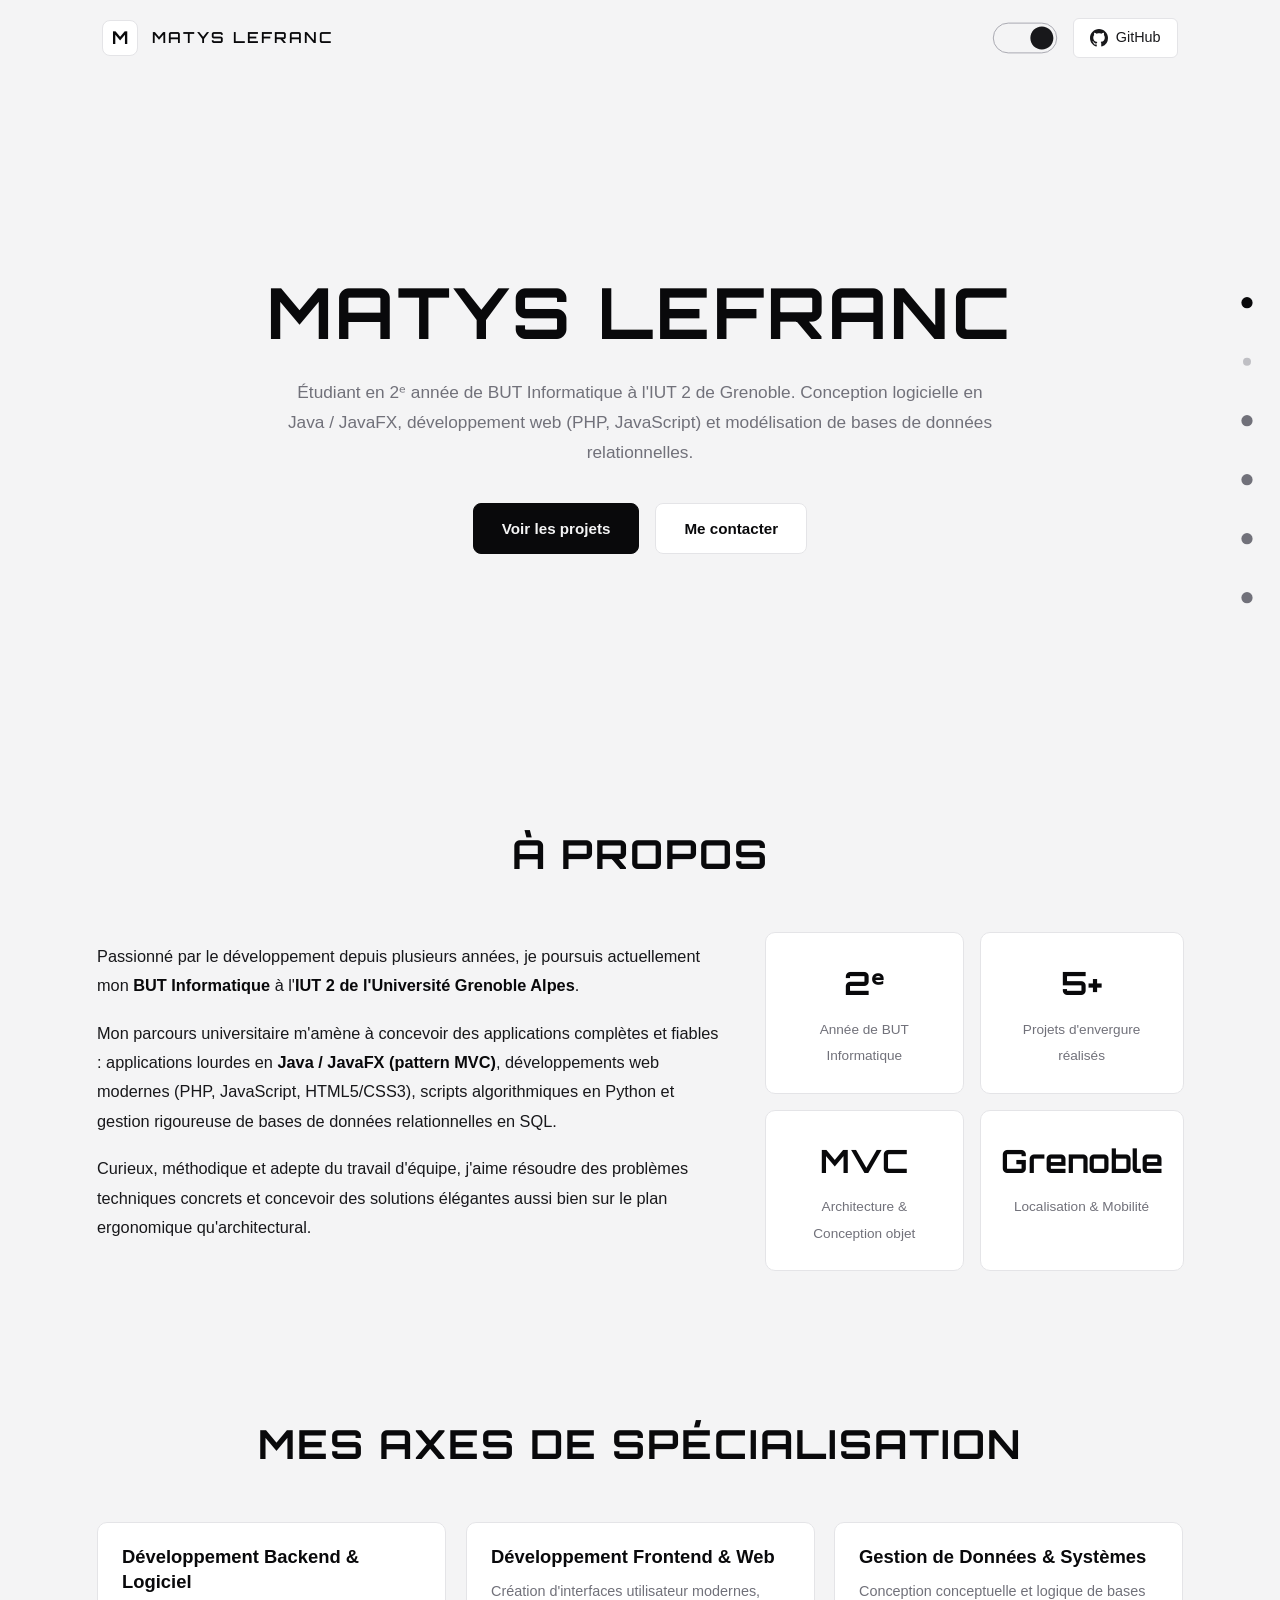
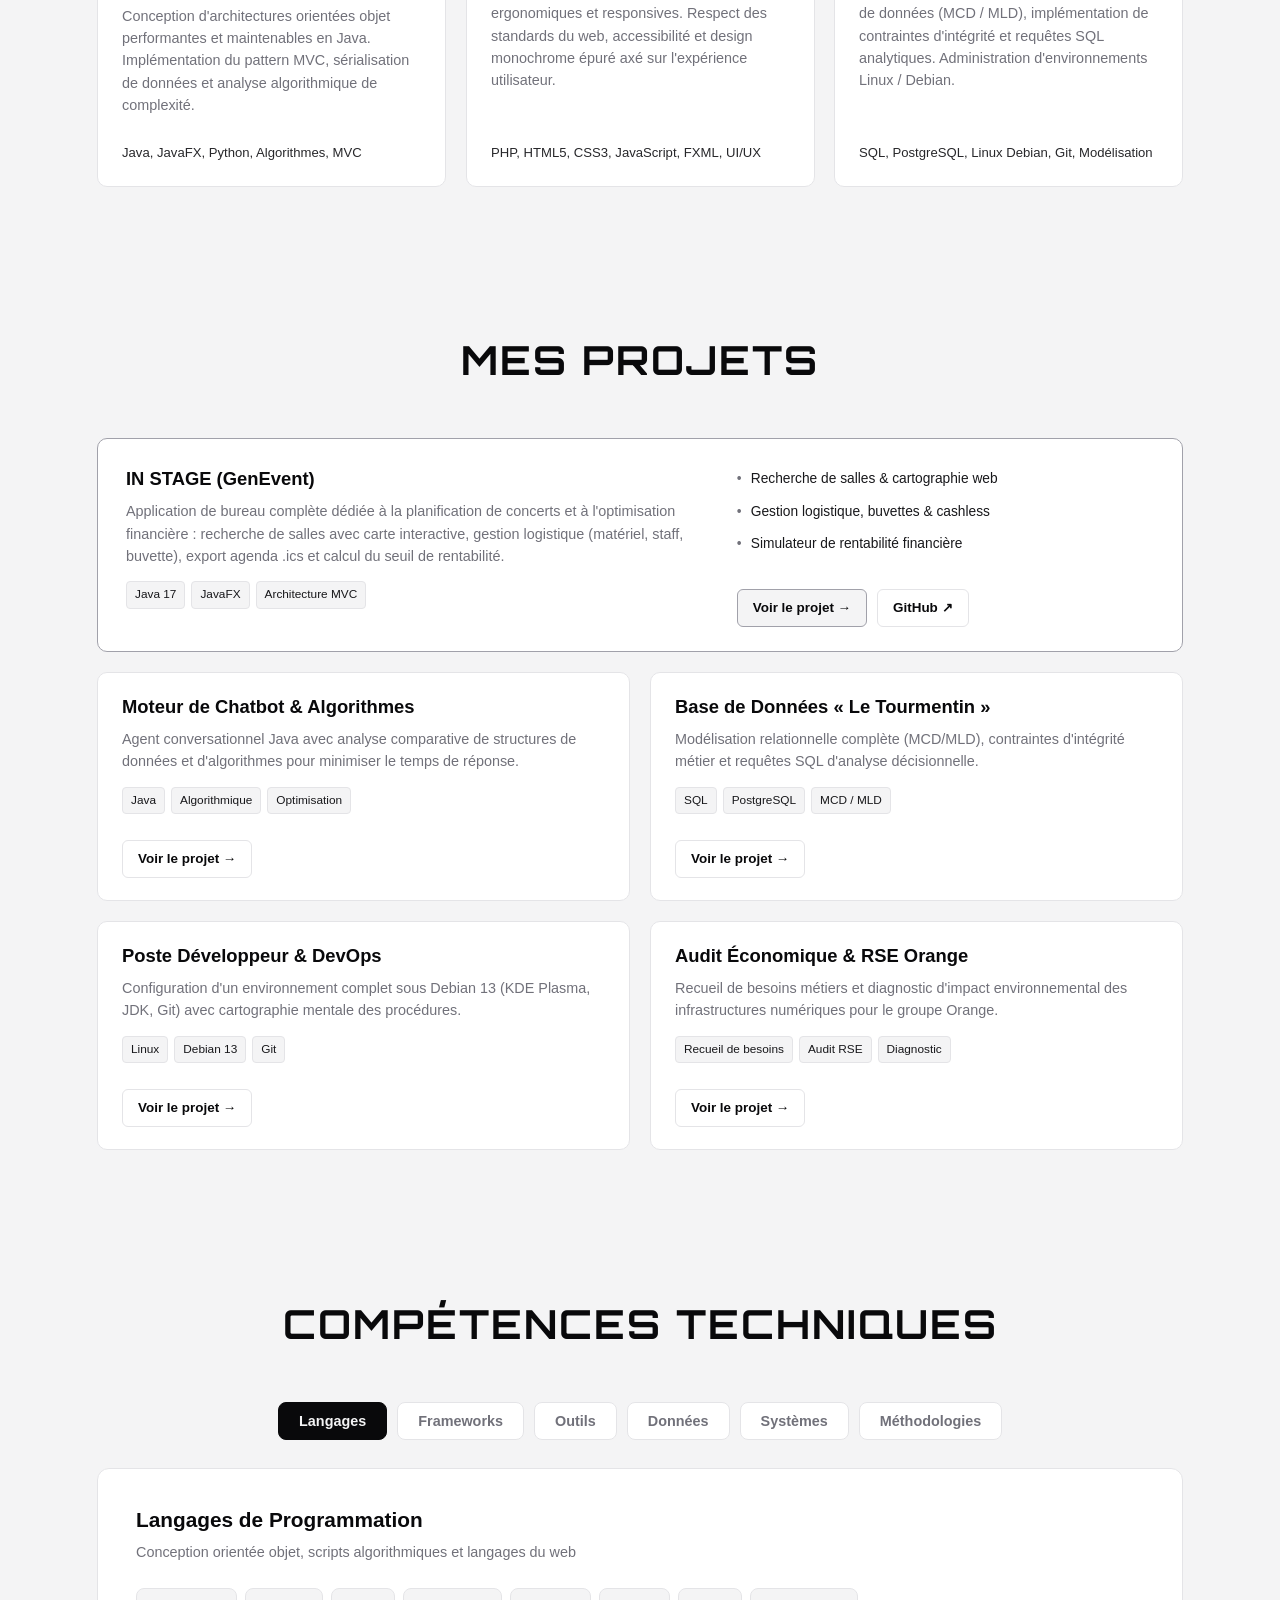
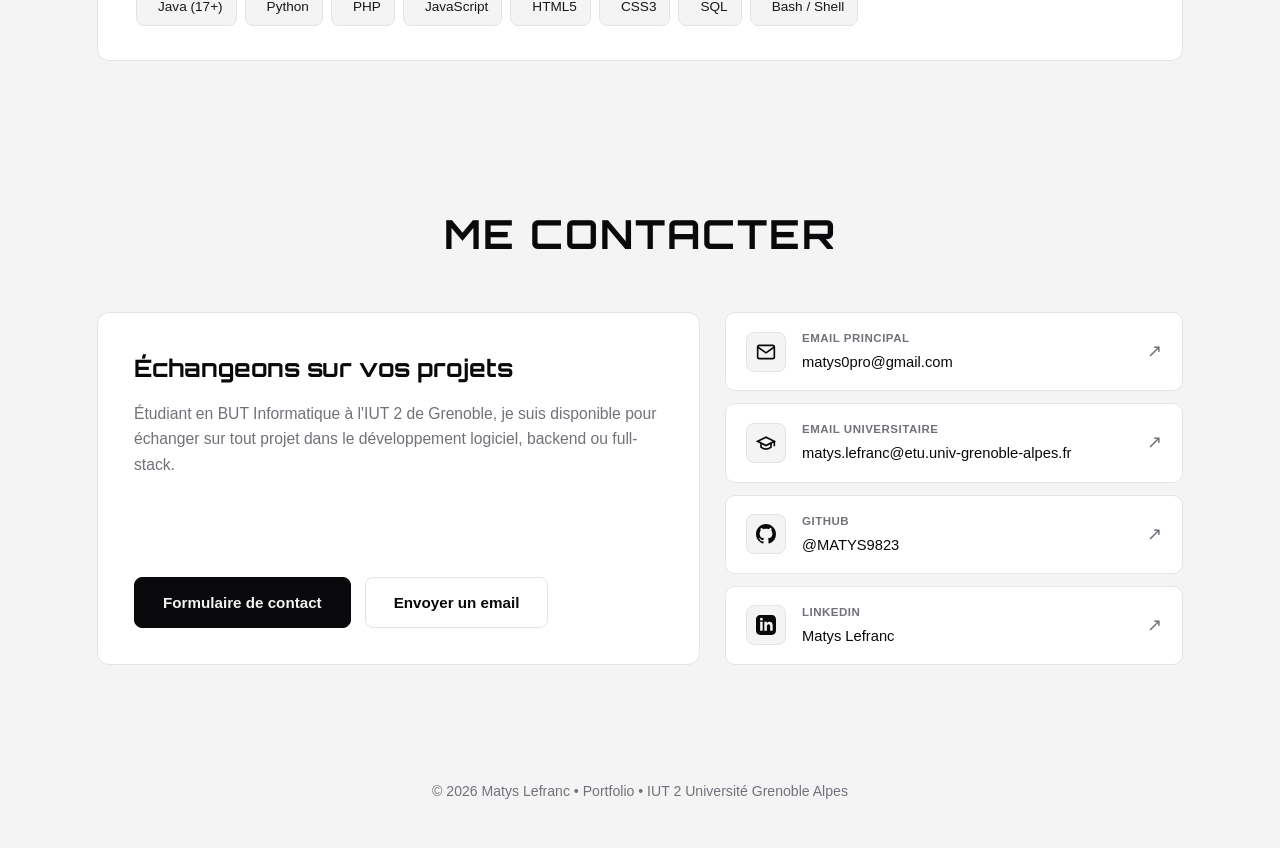
==== commit bafc8bbe: "Update contact button text in index.html" ====
--- a/index.html
+++ b/index.html
@@ -418,10 +418,10 @@
                         </div>
                         <div class="contact-actions-row">
                             <a href="contact.html" class="btn btn-primary contact-main-btn">
-                                Formulaire de contact (RGPD) →
+                                Formulaire de contact
                             </a>
                             <a href="mailto:matys0pro@gmail.com" class="btn btn-secondary">
-                                Envoyer un email ↗
+                                Envoyer un email
                             </a>
                         </div>
                     </div>
@@ -490,4 +490,4 @@
     <script src="https://cdn.jsdelivr.net/npm/gsap@3.12.5/dist/gsap.min.js"></script>
     <script src="script.js"></script>
 </body>
-</html>+</html>
--- a/style_main.css
+++ b/style_main.css
@@ -144,7 +144,7 @@
 }
 
 #panel {
-    fill: var(--panel-bg);
+    fill: #f4f4f5;
     stroke: var(--panel-border);
     stroke-width: 4px;
     transition: fill 0.25s ease, stroke 0.25s ease;
@@ -384,11 +384,6 @@
     transition: var(--transition);
 }
 
-.highlight-card:hover {
-    border-color: var(--card-hover-border);
-    background: var(--card-hover-bg);
-}
-
 .highlight-number {
     font-family: 'Orbitron', sans-serif;
     font-size: 2rem;
@@ -431,23 +426,6 @@
     flex-direction: column;
     text-align: left;
     position: relative;
-}
-
-.spec-card:hover {
-    border-color: var(--card-hover-border);
-}
-
-.project-card:hover {
-    border-color: var(--card-hover-border);
-    box-shadow: 0 4px 14px rgba(0, 0, 0, 0.12);
-}
-
-.skill-category:hover {
-    border-color: var(--card-hover-border);
-}
-
-.contact-card:hover {
-    border-color: var(--card-hover-border);
 }
 
 .spec-card h3,
@@ -586,11 +564,6 @@
     line-height: 1;
 }
 
-.tech-badge:hover {
-    border-color: var(--card-hover-border);
-    color: var(--text-strong);
-}
-
 .project-links {
     display: flex;
     gap: 10px;
@@ -658,12 +631,6 @@
     line-height: 1;
 }
 
-.skill-badge:hover {
-    border-color: var(--card-hover-border);
-    color: var(--text-strong);
-    background: var(--card-hover-bg);
-}
-
 .carousel-tabs {
     display: flex;
     gap: 10px;
@@ -751,10 +718,6 @@
     flex-direction: column;
     justify-content: space-between;
     transition: var(--transition);
-}
-
-.contact-main-card:hover {
-    border-color: var(--card-hover-border);
 }
 
 .contact-main-card h3 {
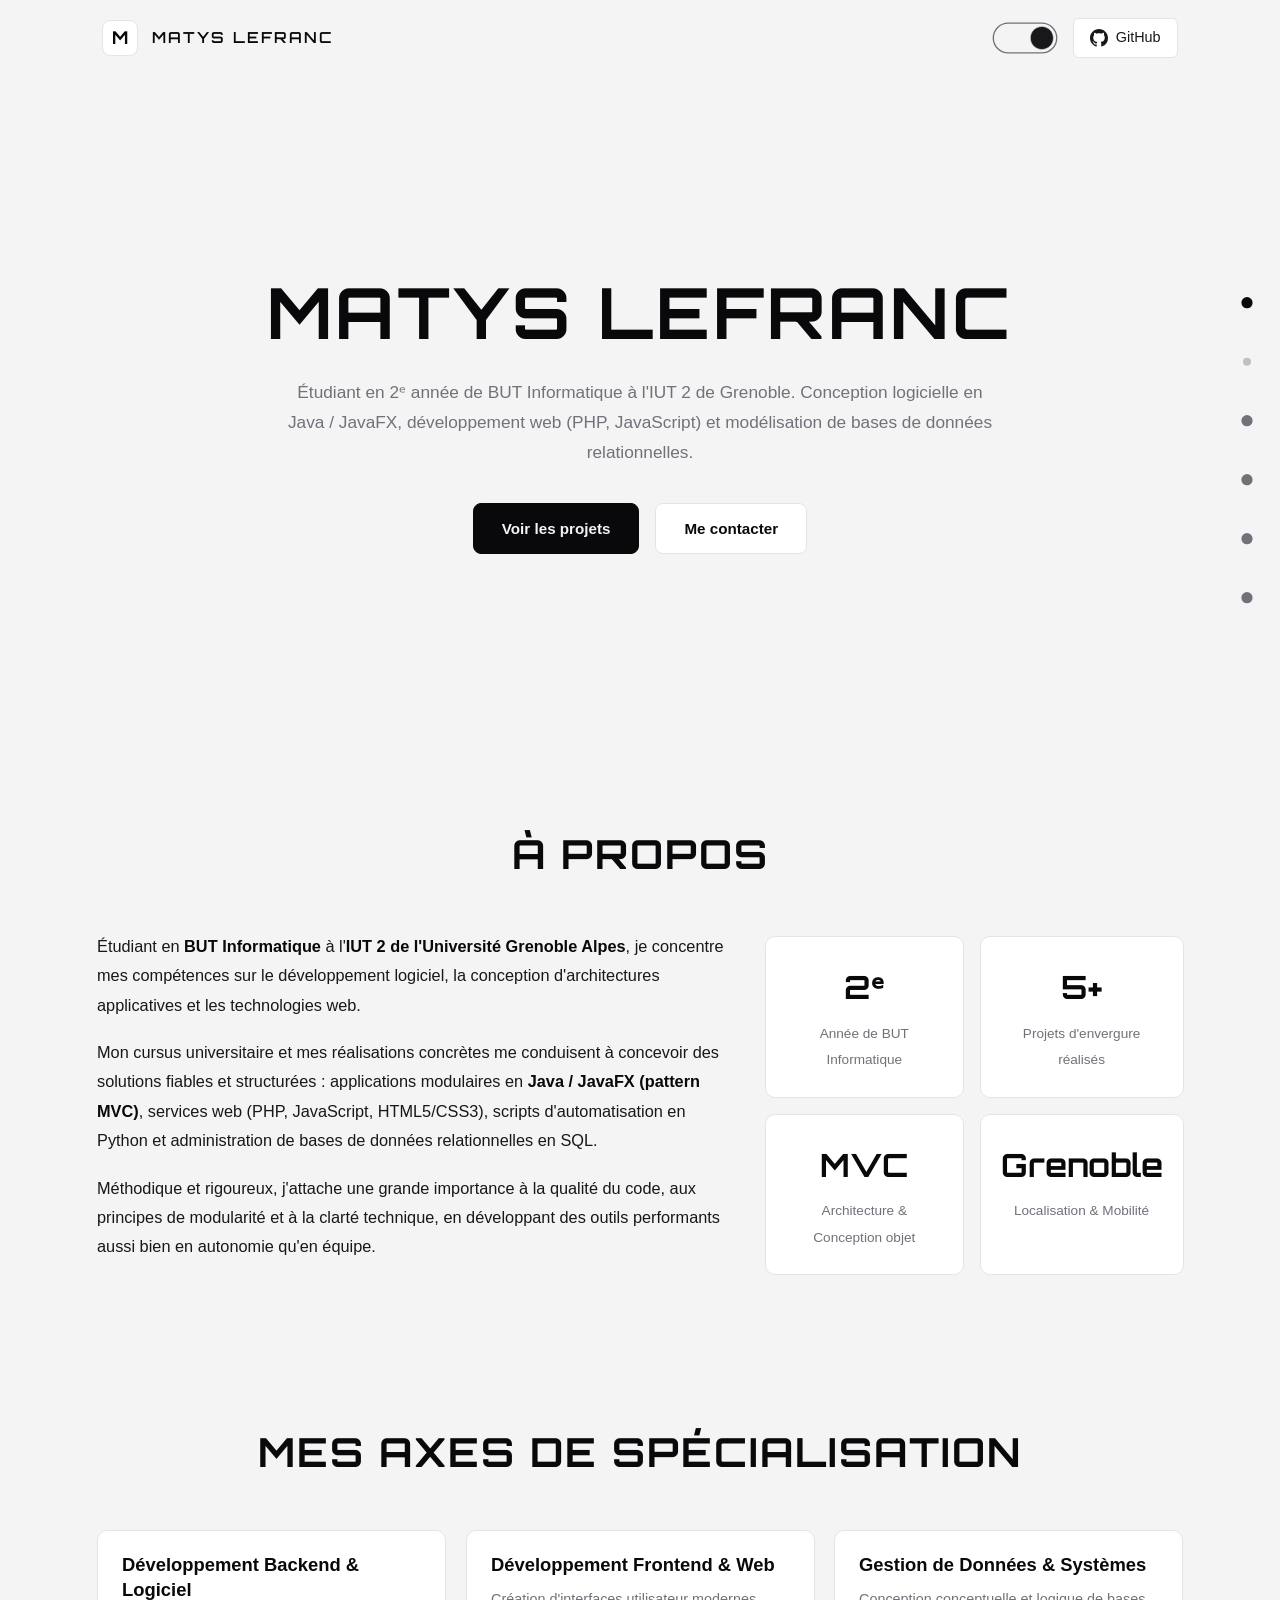
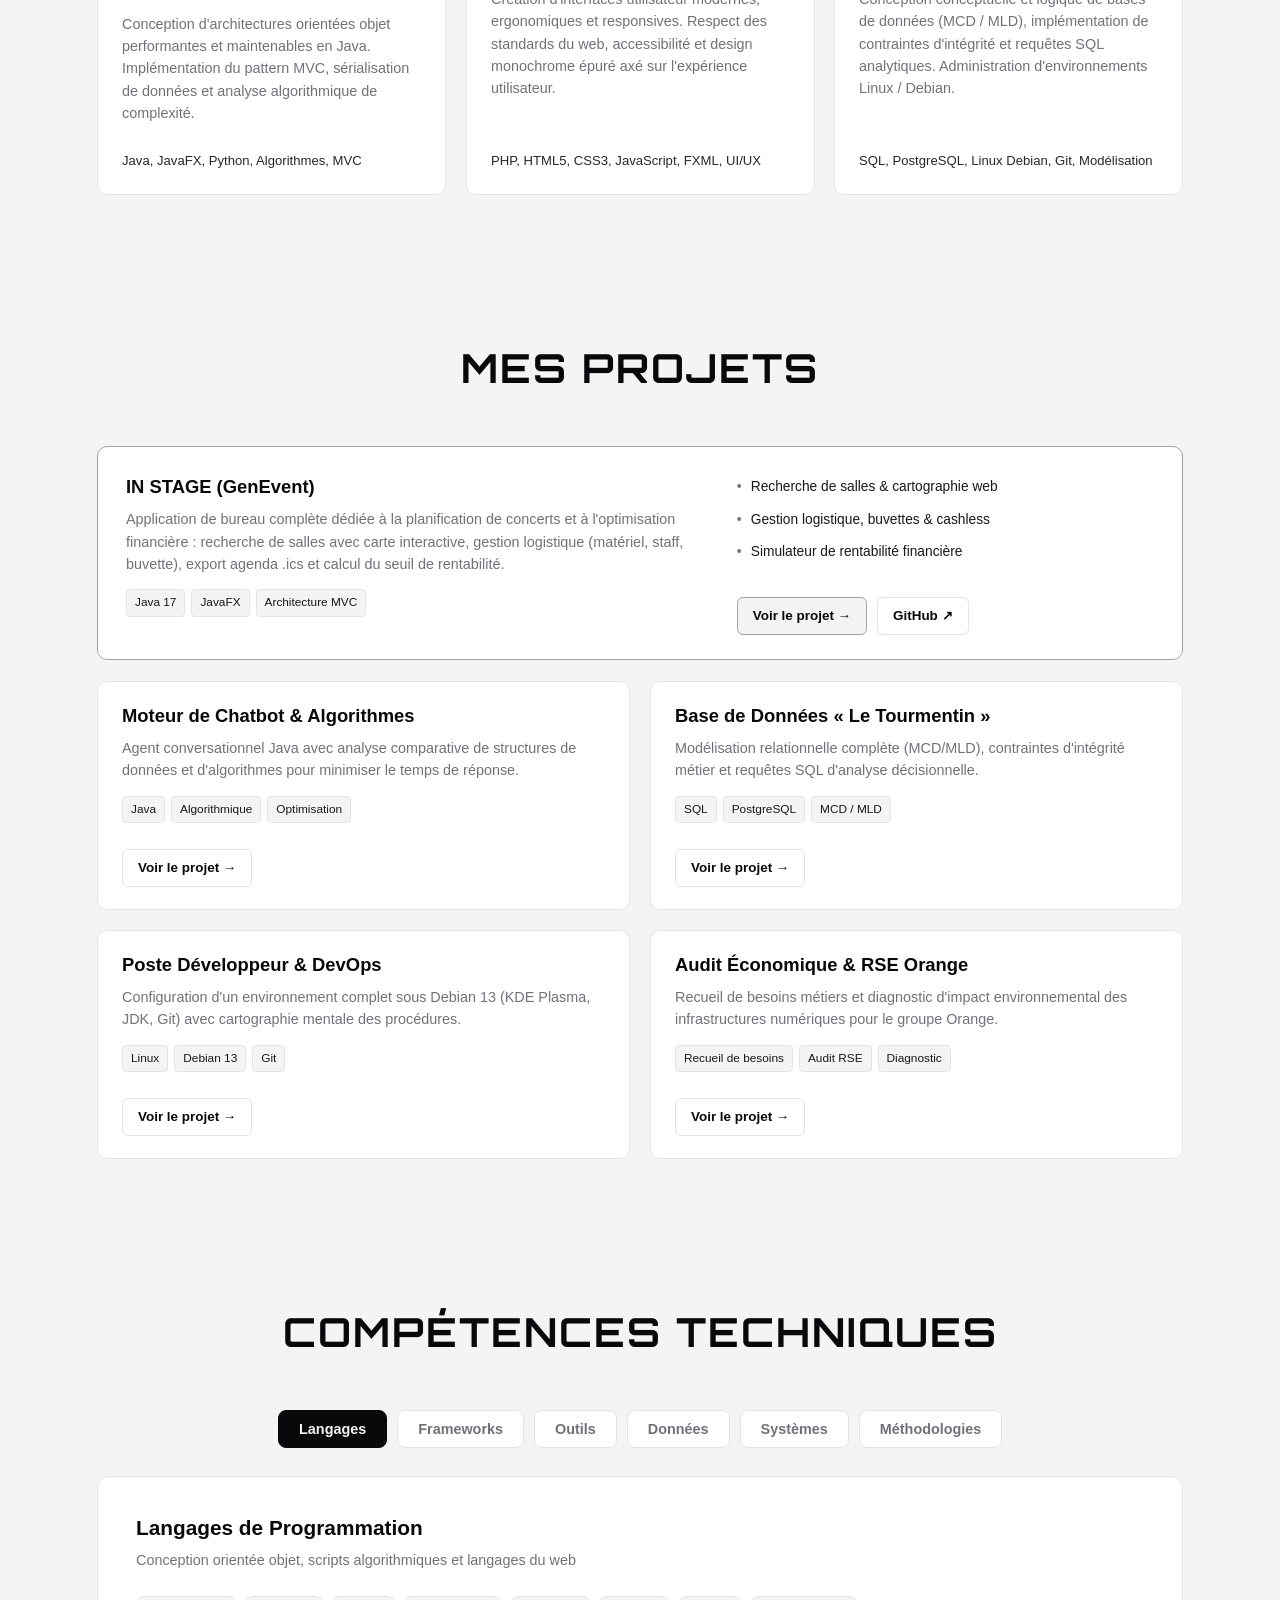
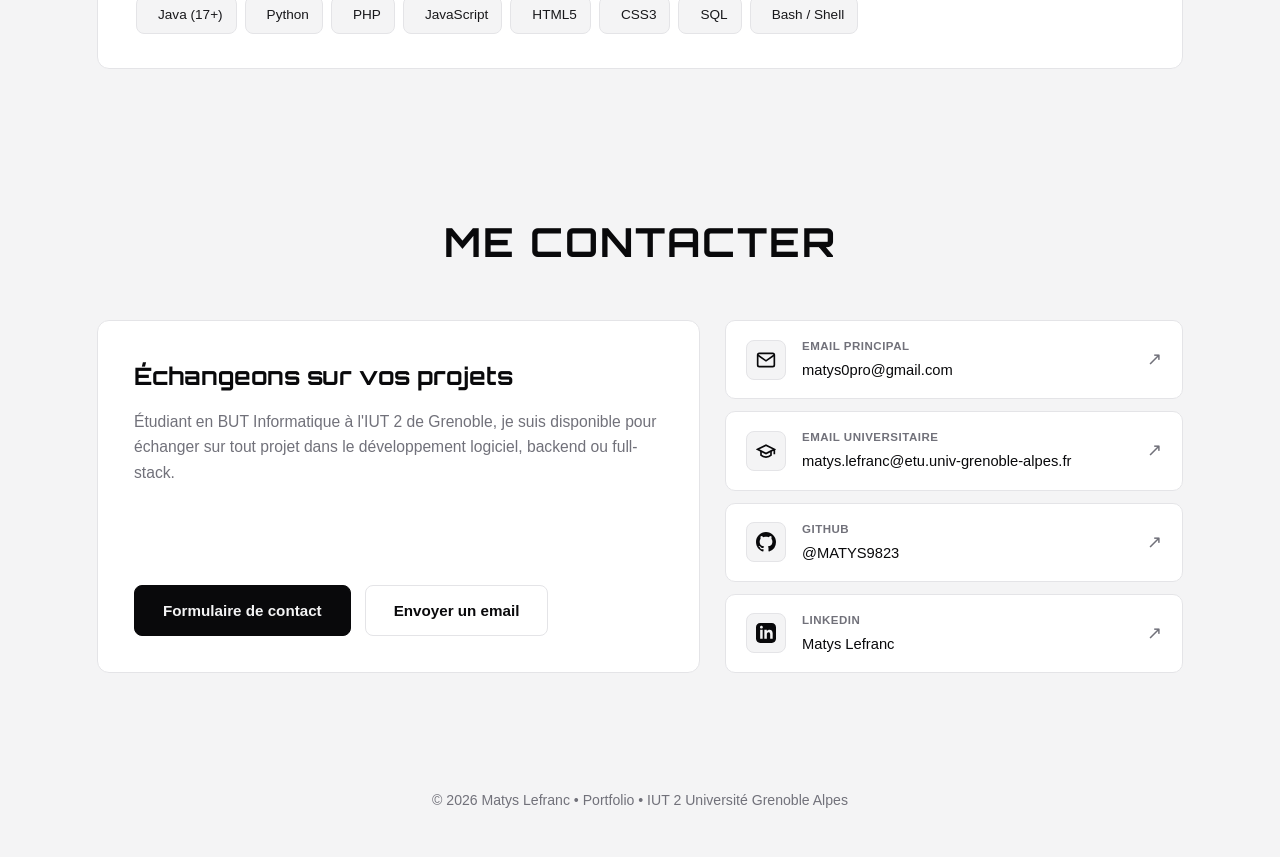
==== commit f09b95c1: "fix: reformulation de la section a propos et masquage de la barre de defilement laterale" ====
--- a/index.html
+++ b/index.html
@@ -134,9 +134,9 @@
                 <h2 class="section-title fade-in">À propos</h2>
                 <div class="about-grid">
                     <div class="about-text fade-in-left">
-                        <p>Passionné par le développement depuis plusieurs années, je poursuis actuellement mon <strong>BUT Informatique</strong> à l'<strong>IUT 2 de l'Université Grenoble Alpes</strong>.</p>
-                        <p>Mon parcours universitaire m'amène à concevoir des applications complètes et fiables : applications lourdes en <strong>Java / JavaFX (pattern MVC)</strong>, développements web modernes (PHP, JavaScript, HTML5/CSS3), scripts algorithmiques en Python et gestion rigoureuse de bases de données relationnelles en SQL.</p>
-                        <p>Curieux, méthodique et adepte du travail d'équipe, j'aime résoudre des problèmes techniques concrets et concevoir des solutions élégantes aussi bien sur le plan ergonomique qu'architectural.</p>
+                        <p>Étudiant en <strong>BUT Informatique</strong> à l'<strong>IUT 2 de l'Université Grenoble Alpes</strong>, je concentre mes compétences sur le développement logiciel, la conception d'architectures applicatives et les technologies web.</p>
+                        <p>Mon cursus universitaire et mes réalisations concrètes me conduisent à concevoir des solutions fiables et structurées : applications modulaires en <strong>Java / JavaFX (pattern MVC)</strong>, services web (PHP, JavaScript, HTML5/CSS3), scripts d'automatisation en Python et administration de bases de données relationnelles en SQL.</p>
+                        <p>Méthodique et rigoureux, j'attache une grande importance à la qualité du code, aux principes de modularité et à la clarté technique, en développant des outils performants aussi bien en autonomie qu'en équipe.</p>
                     </div>
                     <div class="about-highlights fade-in-right">
                         <div class="highlight-card">
--- a/style_main.css
+++ b/style_main.css
@@ -13,9 +13,10 @@
     --badge-bg: #18181b;
     --badge-border: #27272a;
     --header-bg: #09090b;
-    --panel-bg: #18181b;
-    --panel-border: #3f3f46;
+    --panel-bg: #1c1c21;
+    --panel-border: #71717a;
     --toggle-fill: #ffffff;
+    --toggle-border: #27272a;
     --transition: all 0.22s cubic-bezier(0.16, 1, 0.3, 1);
 }
 
@@ -35,9 +36,10 @@
     --badge-bg: #f4f4f5;
     --badge-border: #e4e4e7;
     --header-bg: #f4f4f5;
-    --panel-bg: #e4e4e7;
-    --panel-border: #a1a1aa;
+    --panel-bg: #f4f4f5;
+    --panel-border: #71717a;
     --toggle-fill: #18181b;
+    --toggle-border: #d4d4d8;
 }
 
 *, *::before, *::after {
@@ -49,6 +51,15 @@
 html {
     scroll-behavior: smooth;
     color-scheme: dark;
+    scrollbar-width: none;
+    -ms-overflow-style: none;
+}
+
+html::-webkit-scrollbar,
+body::-webkit-scrollbar {
+    display: none;
+    width: 0;
+    height: 0;
 }
 
 html[data-theme="light"] {
@@ -61,7 +72,10 @@
     font-family: -apple-system, BlinkMacSystemFont, "Segoe UI", Roboto, "Helvetica Neue", Arial, sans-serif;
     line-height: 1.65;
     overflow-x: hidden;
+    scrollbar-width: none;
+    -ms-overflow-style: none;
     position: relative;
+    transition: background-color 0.4s ease, color 0.4s ease;
 }
 
 main, header, footer, .container {
@@ -79,6 +93,7 @@
     position: sticky;
     top: 0;
     z-index: 1000;
+    transition: background-color 0.4s ease;
 }
 
 .logo-container {
@@ -144,16 +159,18 @@
 }
 
 #panel {
-    fill: #f4f4f5;
+    fill: var(--panel-bg);
     stroke: var(--panel-border);
-    stroke-width: 4px;
-    transition: fill 0.25s ease, stroke 0.25s ease;
+    stroke-width: 6px;
+    transition: fill 0.35s ease, stroke 0.35s ease;
 }
 
 #toggle {
     fill: var(--toggle-fill);
+    stroke: var(--toggle-border);
+    stroke-width: 3px;
     cursor: pointer;
-    transition: fill 0.25s ease;
+    transition: fill 0.35s ease, stroke 0.35s ease;
 }
 
 #robotHand2 {
